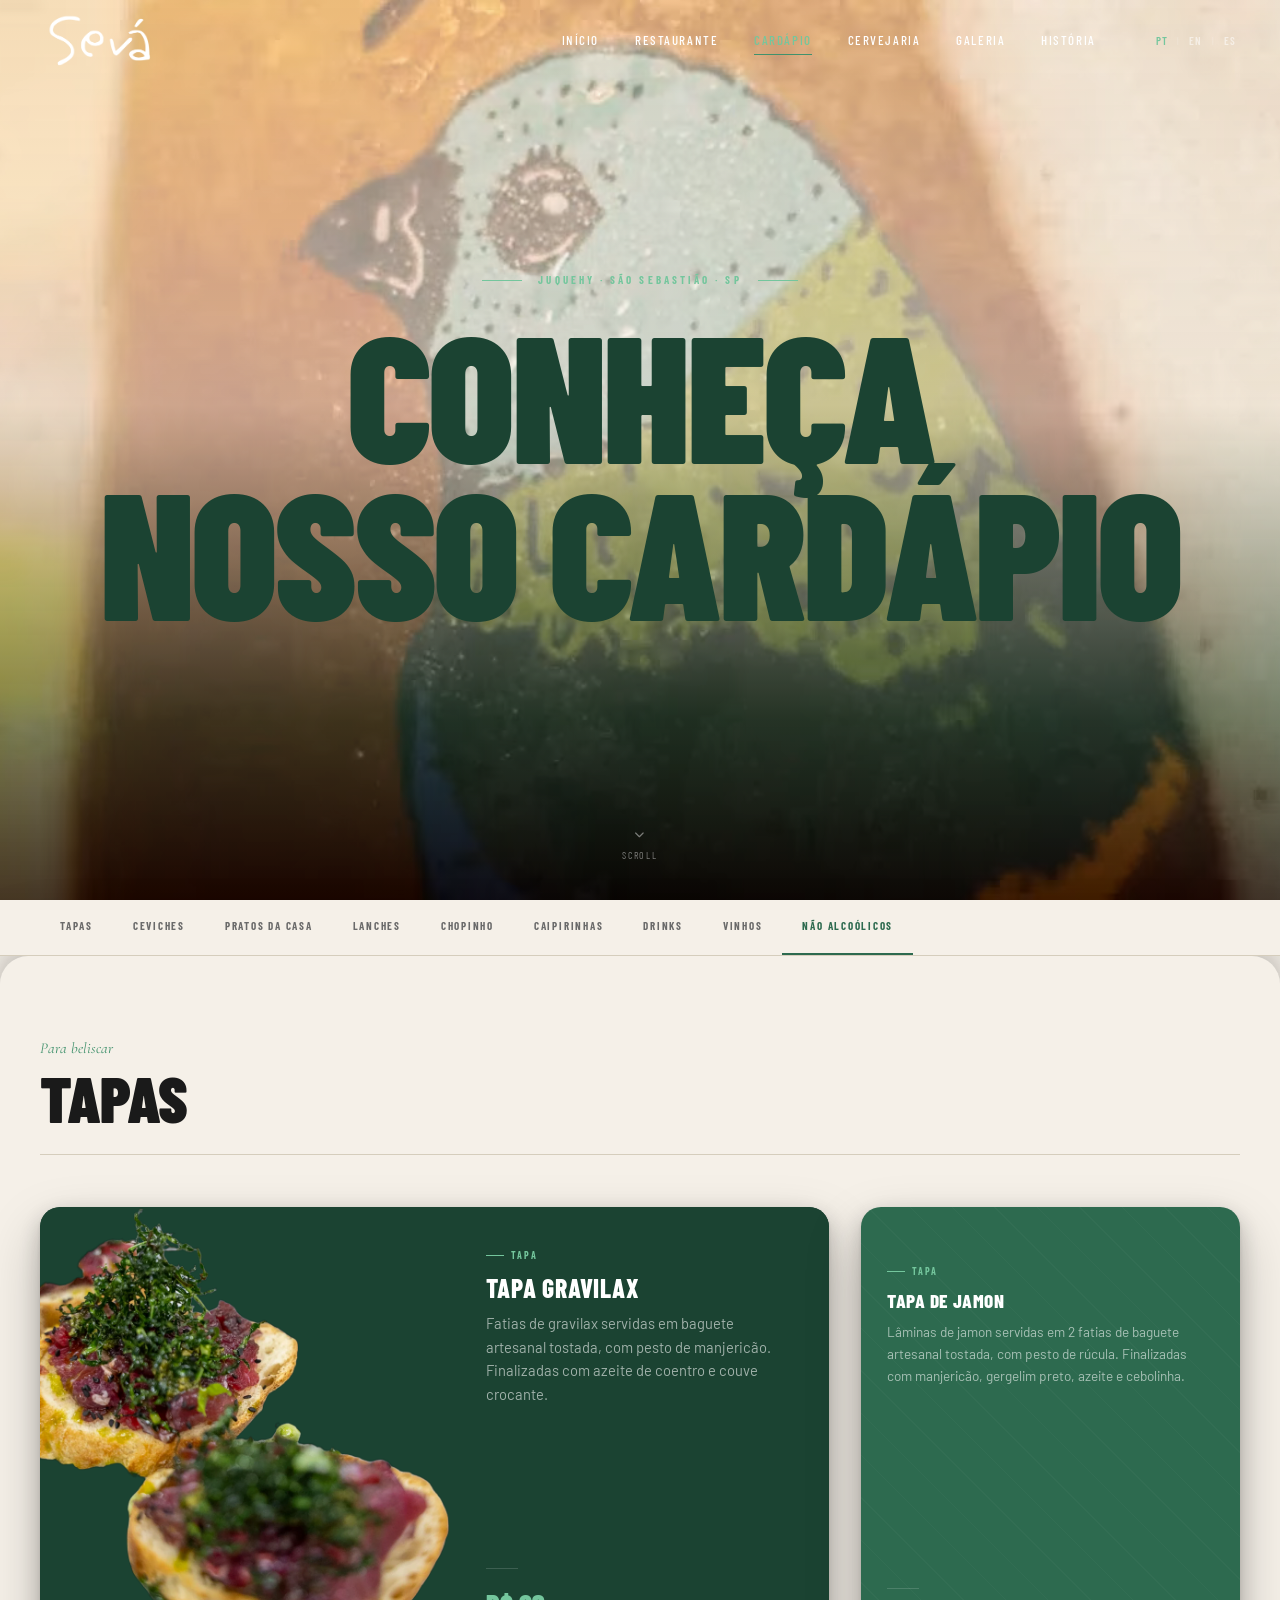
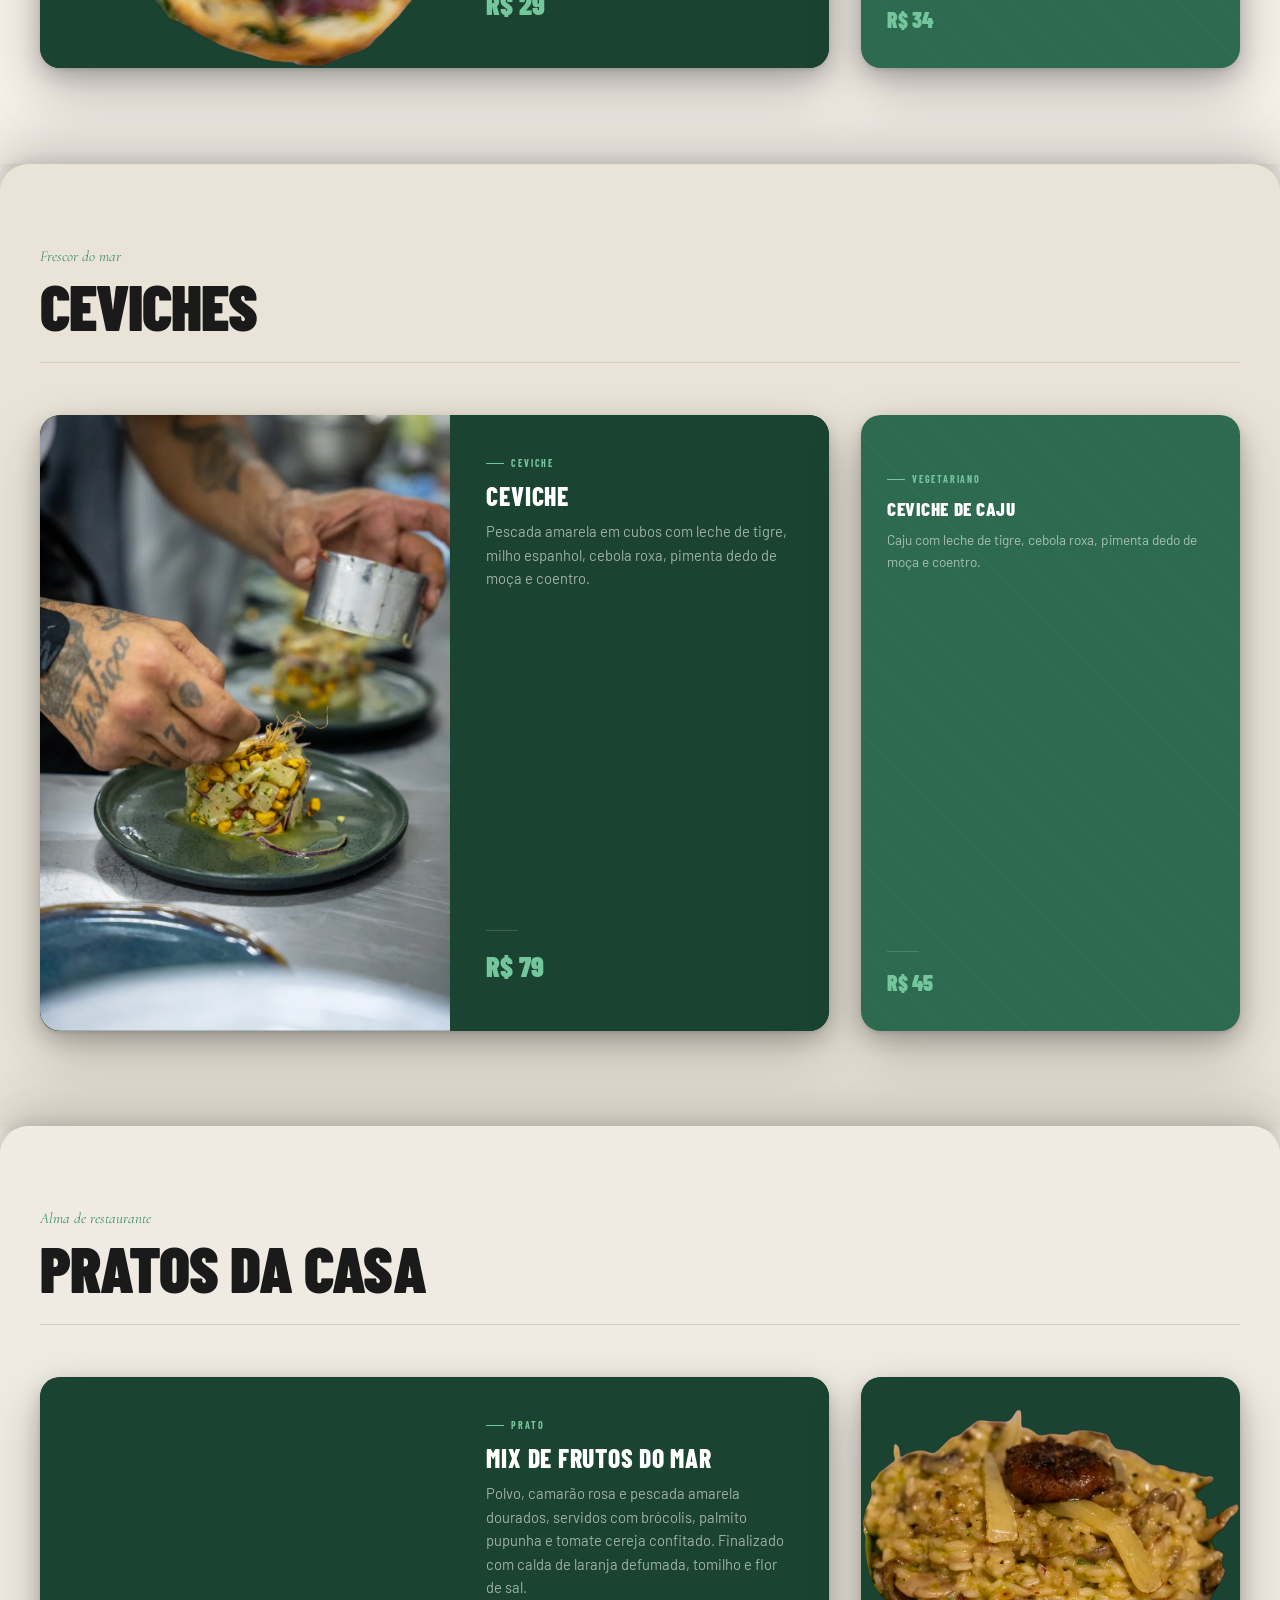
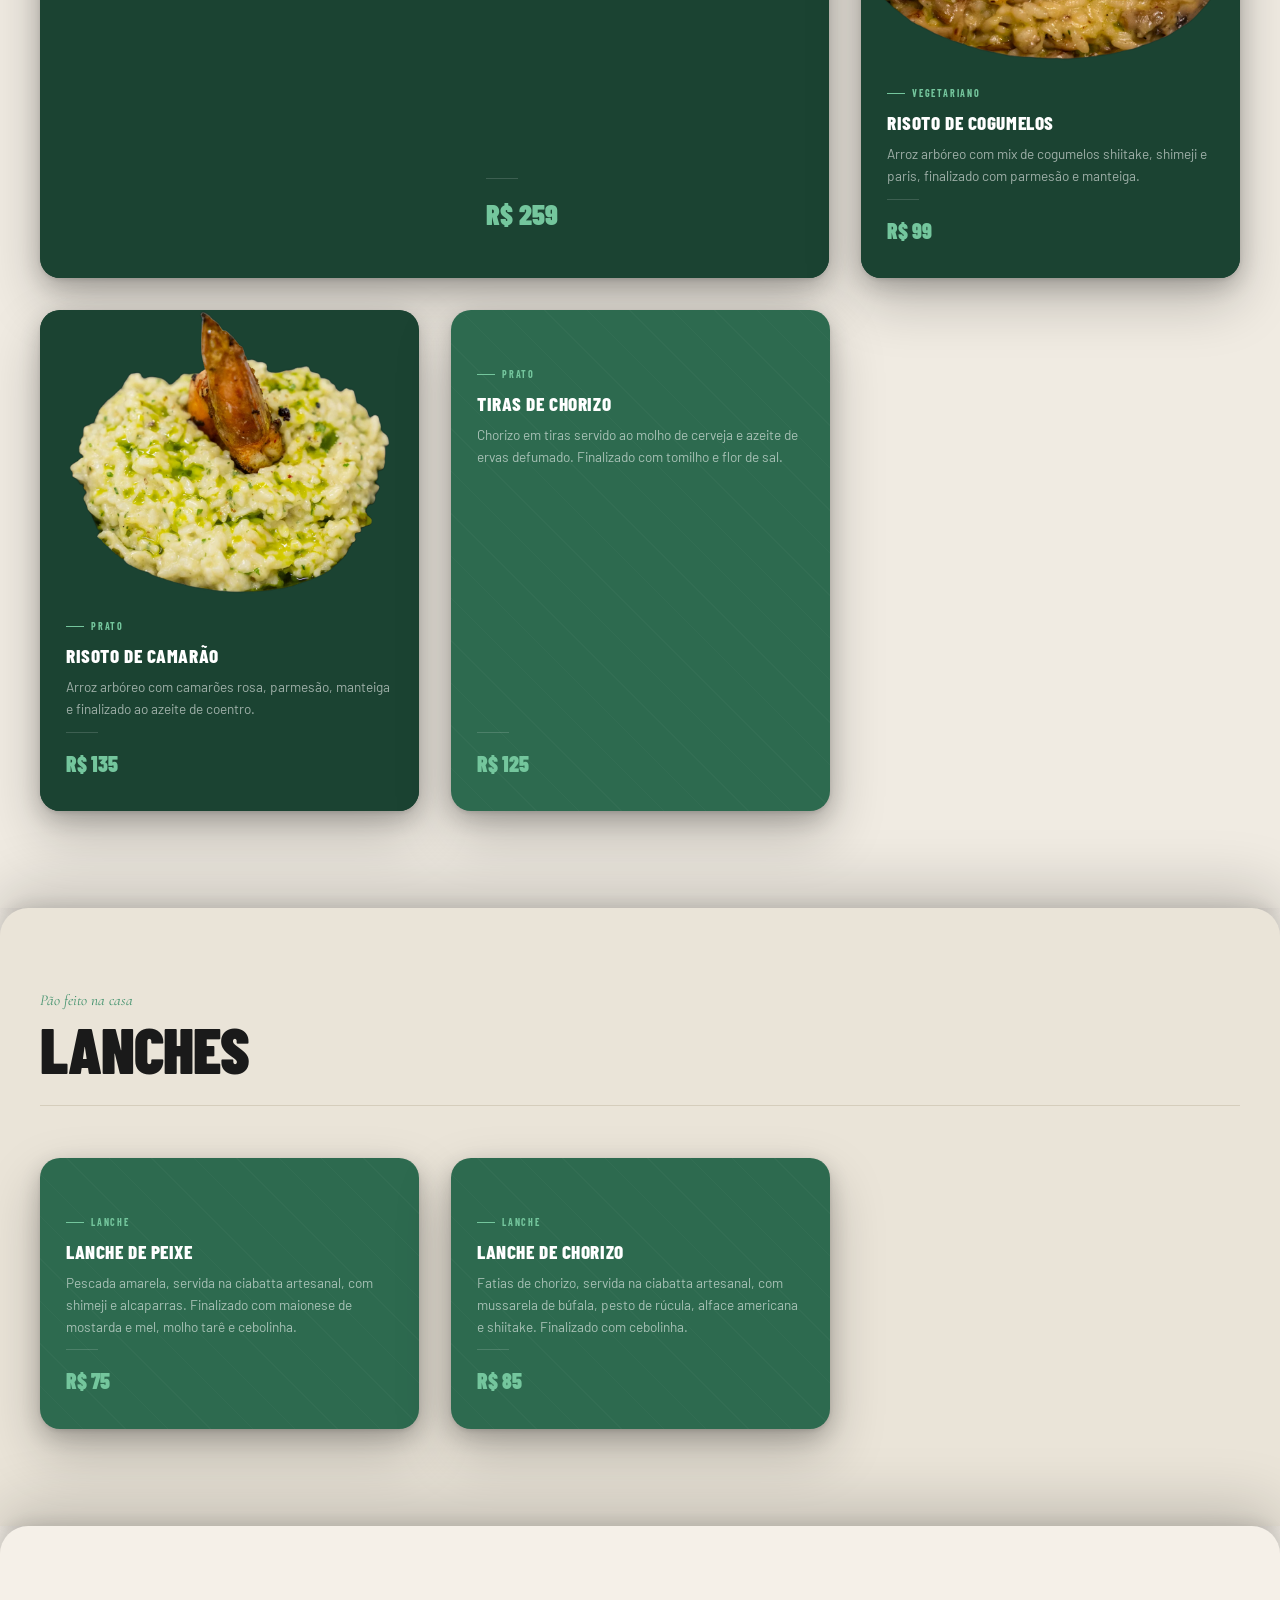
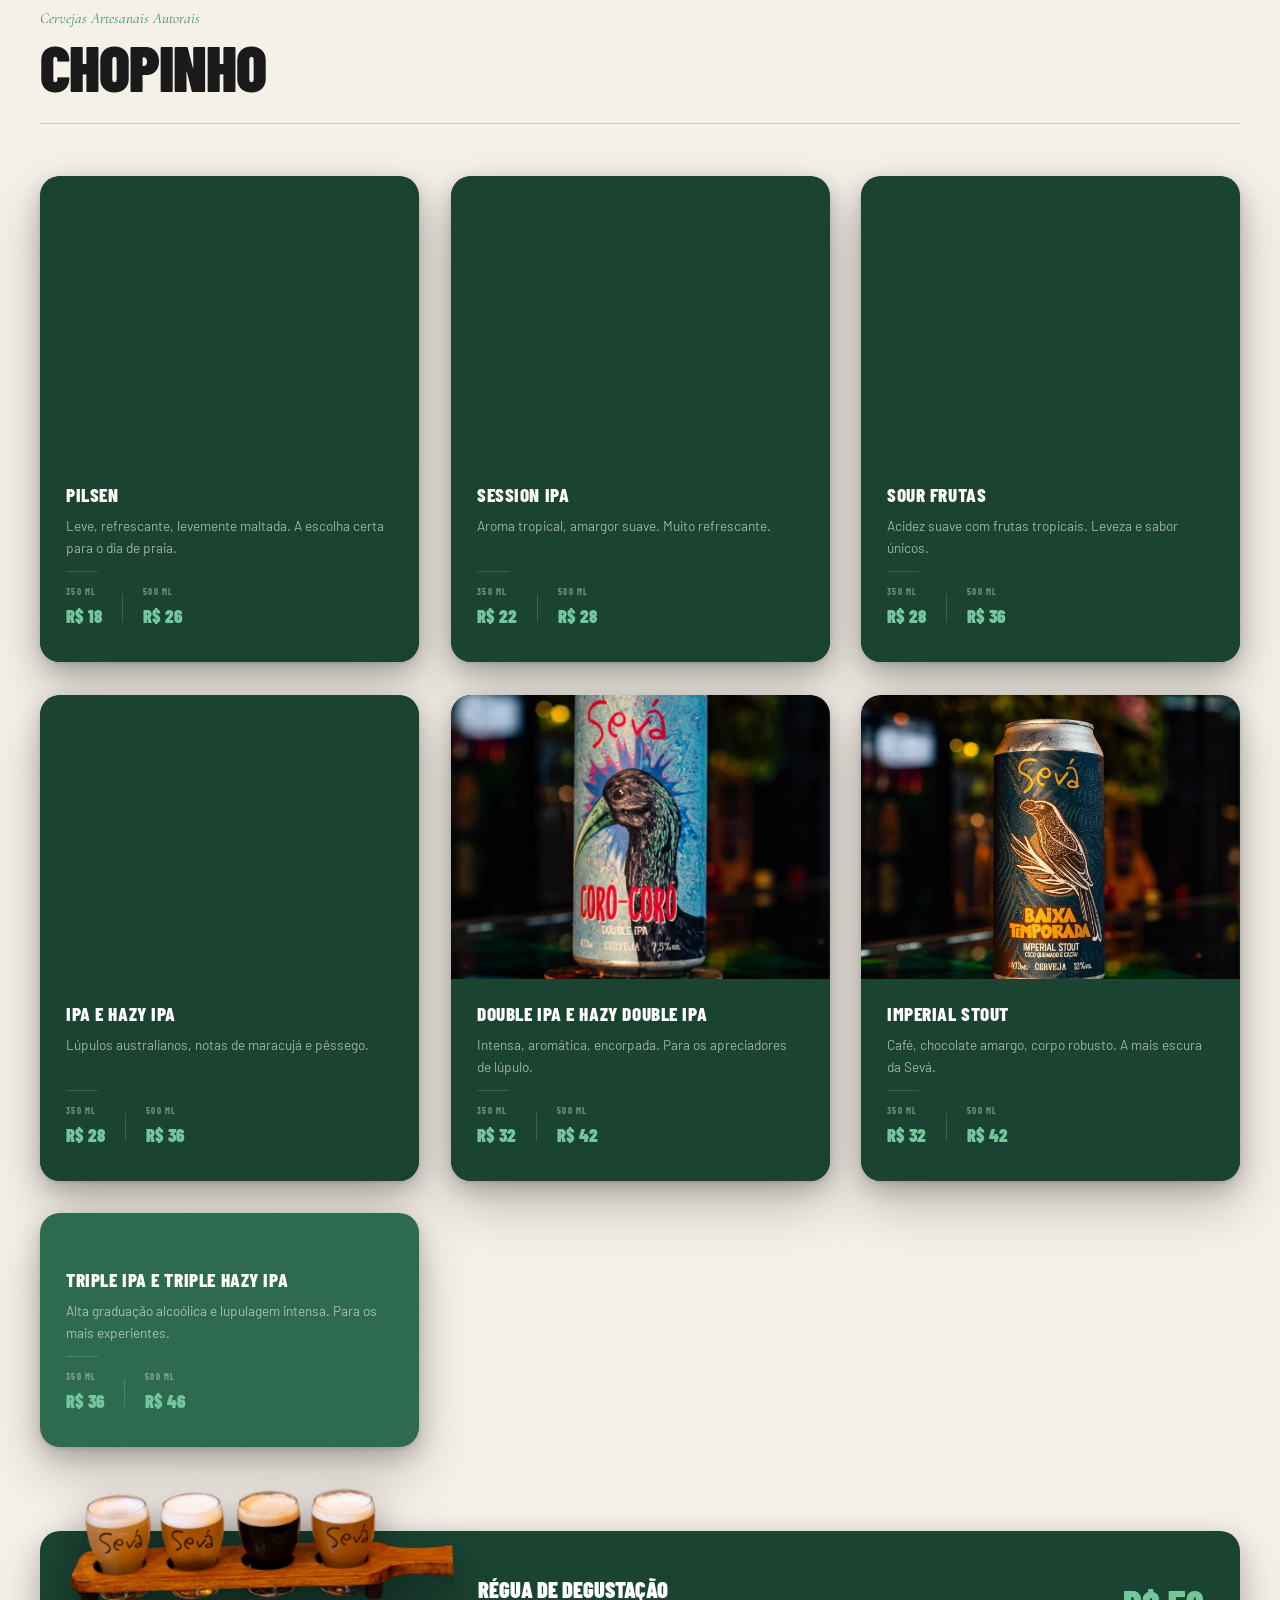
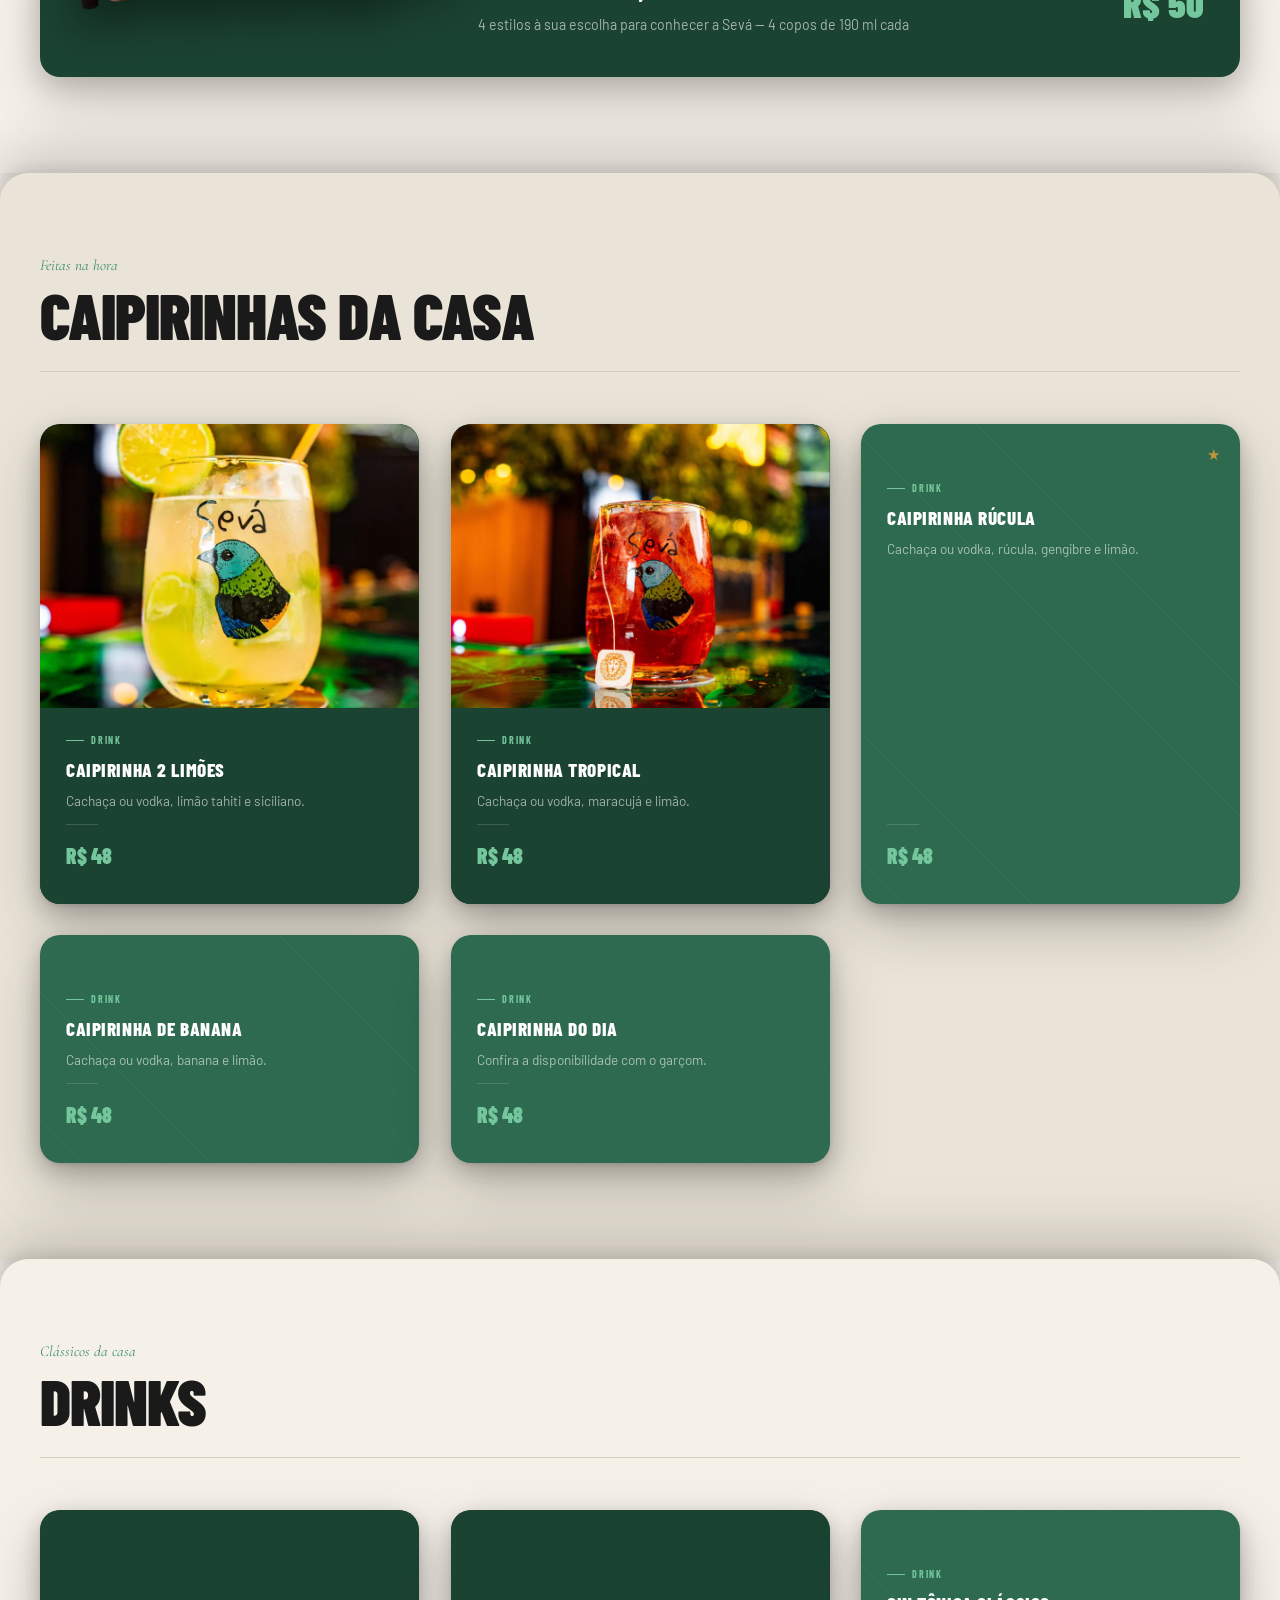
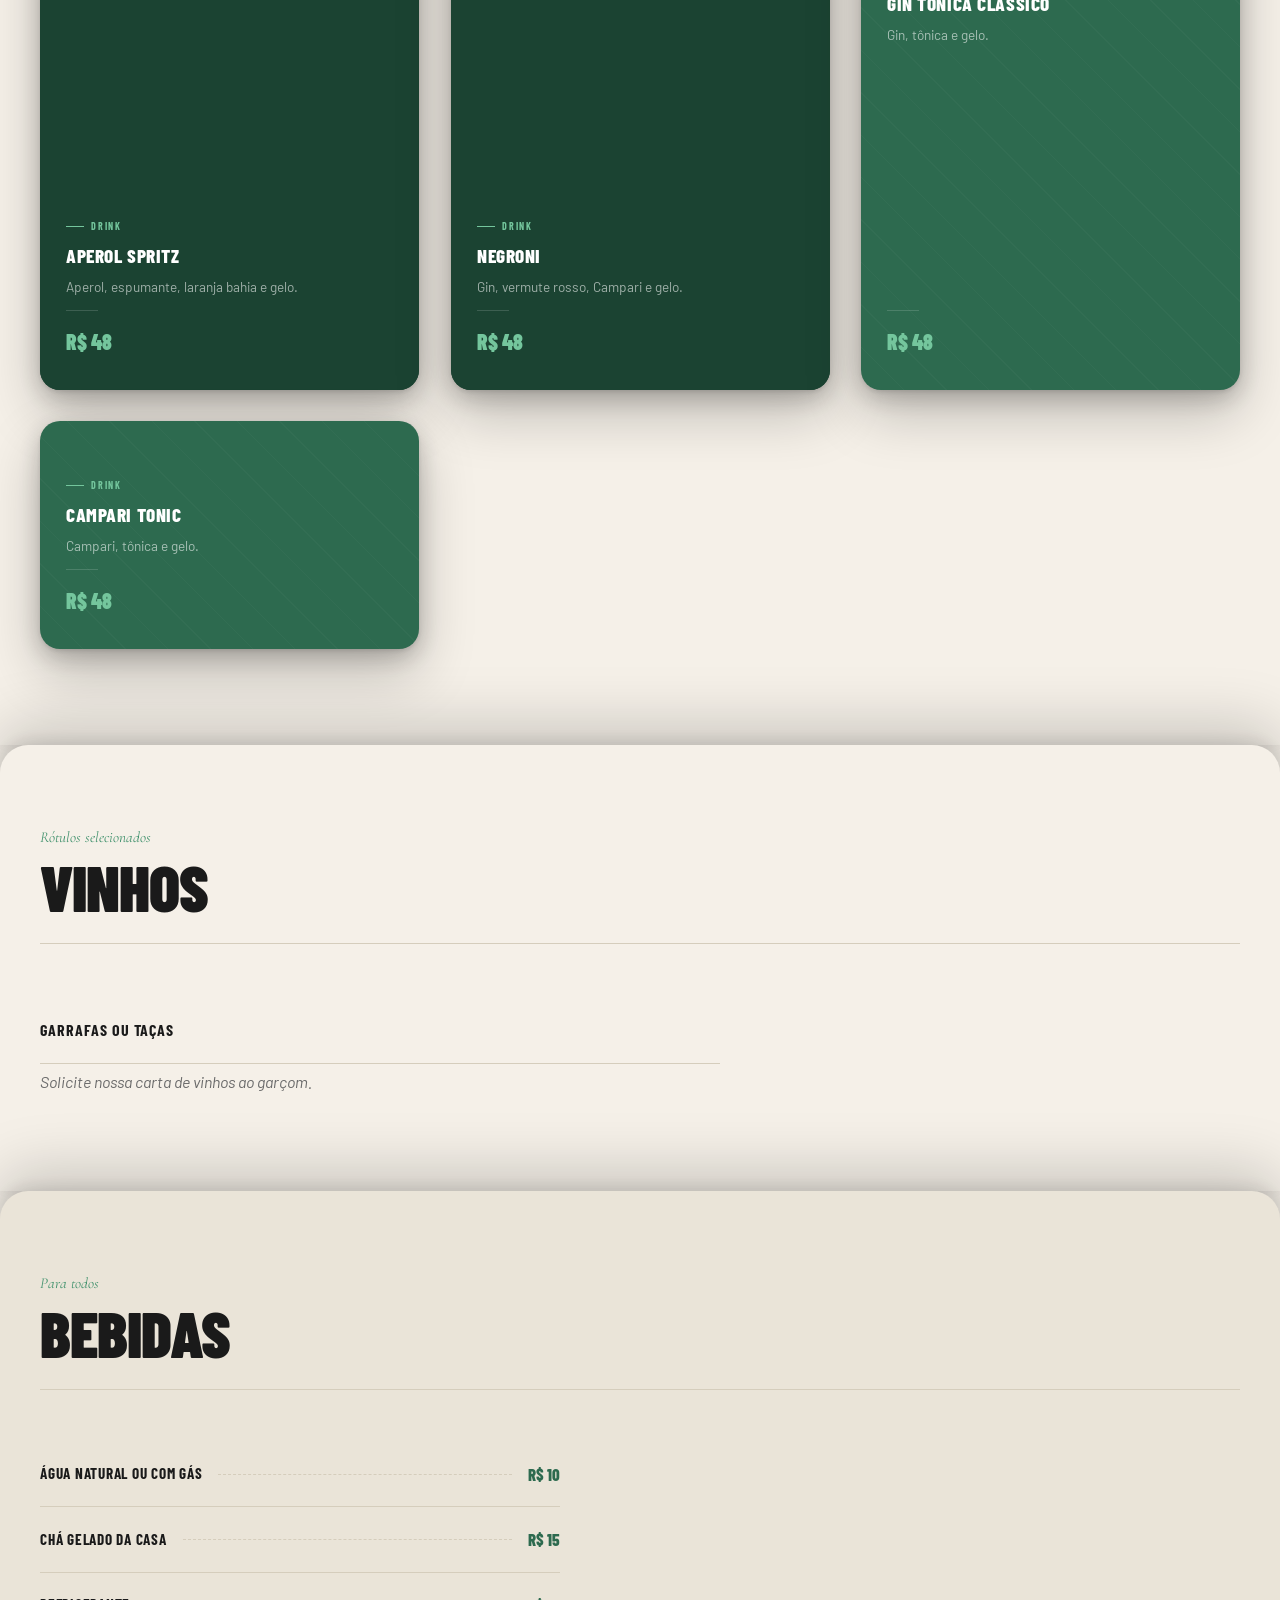
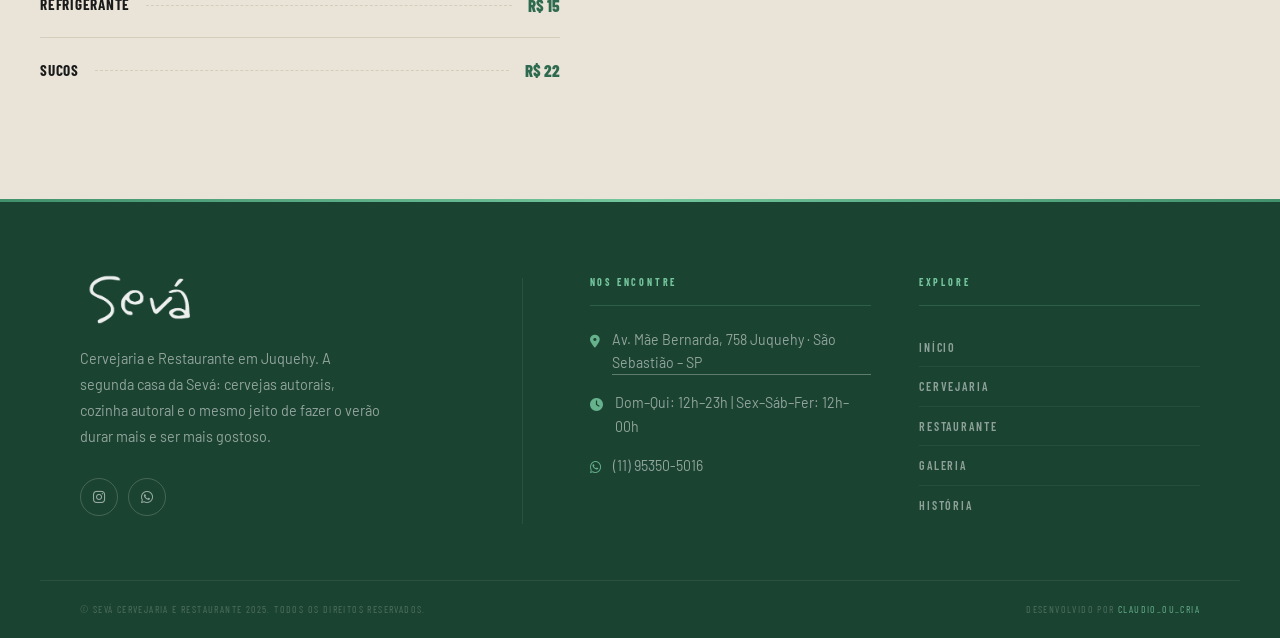
==== cardapio.html @ aa81835b "Site completo da Sevá Juquehy" ====
﻿<!DOCTYPE html>
<html lang="pt-BR">
<head>
  <!-- Google tag (gtag.js) -->
  <link rel="preconnect" href="https://www.googletagmanager.com">
  <script async src="https://www.googletagmanager.com/gtag/js?id=G-PL6VQNLBBJ"></script>
  <script>
    window.dataLayer = window.dataLayer || [];
    function gtag(){dataLayer.push(arguments);}
    gtag('js', new Date());
    gtag('config', 'G-PL6VQNLBBJ');
  </script>
  <meta charset="UTF-8">
  <meta name="viewport" content="width=device-width, initial-scale=1.0">
  <title data-i18n="meta.title.menu">Cardápio — Sevá Cervejaria e Restaurante</title>
  <meta name="description" content="Cardápio da Sevá: cervejas artesanais, entradas, saladas, pratos, lanches, cumbucas, drinks e vinhos. Juquehy, São Sebastião.">
  <link rel="icon" href="images/favicon-32x32.png" type="image/png" sizes="32x32">
  <link rel="canonical" href="https://sevajuquehy.com.br/cardapio.html">
  <link rel="alternate" hreflang="pt-BR" href="https://sevajuquehy.com.br/cardapio.html">
  <link rel="alternate" hreflang="en" href="https://sevajuquehy.com.br/cardapio.html?lang=en">
  <link rel="alternate" hreflang="es" href="https://sevajuquehy.com.br/cardapio.html?lang=es">
  <meta property="og:type" content="website">
  <meta property="og:site_name" content="Sevá Cervejaria e Restaurante">
  <meta property="og:title" content="Cardápio — Sevá Cervejaria e Restaurante">
  <meta property="og:description" content="Cardápio da Sevá: cervejas artesanais, entradas, saladas, pratos, lanches, cumbucas, drinks e vinhos. Juquehy, São Sebastião.">
  <meta property="og:url" content="https://sevajuquehy.com.br/cardapio.html">
  <meta property="og:image" content="https://sevajuquehy.com.br/images/og_home.jpg">
  <meta property="og:locale" content="pt_BR">
  <meta name="twitter:card" content="summary_large_image">
  <meta name="twitter:description" content="Cardápio da Sevá: cervejas artesanais, entradas, saladas, pratos, lanches, cumbucas, drinks e vinhos. Juquehy, São Sebastião.">
  <meta name="twitter:title" content="Cardápio — Sevá Cervejaria e Restaurante">
  <meta name="twitter:image" content="https://sevajuquehy.com.br/images/og_home.jpg">

  <!-- Schema.org JSON-LD (Rich Snippets no Google) -->
  <script type="application/ld+json">
  {
    "@context": "https://schema.org",
    "@type": ["Restaurant", "BarOrPub"],
    "name": "Sevá Cervejaria e Restaurante",
    "description": "Cervejaria artesanal e restaurante na Juquehy, São Sebastião.",
    "url": "https://sevajuquehy.com.br/cardapio.html",
    "logo": "https://sevajuquehy.com.br/images/logo_seva.webp",
    "image": "https://sevajuquehy.com.br/images/og_home.jpg",
    "telephone": "",
    "priceRange": "$$",
    "servesCuisine": ["Brasileira", "Contemporânea", "Mediterrânea"],
    "address": {
      "@type": "PostalAddress",
      "streetAddress": "Av. Mãe Bernarda, 758",
      "postalCode": "11623-304",
      "addressLocality": "Juquehy, São Sebastião",
      "addressRegion": "SP",
      "addressCountry": "BR"
    },
    "geo": {
      "@type": "GeoCoordinates",
      "latitude": "-23.7677335",
      "longitude": "-45.7291879"
    },
    "sameAs": [
      "https://www.instagram.com/sevacerveja/"
    ],
    "hasMenu": "https://sevajuquehy.com.br/cardapio.html"
  }
  </script>

  <link rel="preconnect" href="https://fonts.googleapis.com">
  <link rel="preconnect" href="https://fonts.gstatic.com" crossorigin>
  <link rel="preconnect" href="https://cdnjs.cloudflare.com">
  <link rel="stylesheet" href="https://fonts.googleapis.com/css2?family=Barlow:ital,wght@0,400;0,600;0,700;1,400&family=Barlow+Condensed:ital,wght@0,600;0,700;0,800;0,900;1,700;1,900&family=Cormorant+Garamond:ital,wght@0,300;0,400;0,600;1,300;1,600&display=swap" media="print" onload="this.media='all'">
  <noscript><link rel="stylesheet" href="https://fonts.googleapis.com/css2?family=Barlow:ital,wght@0,400;0,600;0,700;1,400&family=Barlow+Condensed:ital,wght@0,600;0,700;0,800;0,900;1,700;1,900&family=Cormorant+Garamond:ital,wght@0,300;0,400;0,600;1,300;1,600&display=swap"></noscript>
  <!-- CSS crítico inline: variáveis + reset + loader + header -->
  <style>
    :root{--verde:#2D6A4F;--verde-dark:#1B4332;--verde-mid:#40916C;--verde-light:#74C69D;--verde-pale:#D8F3DC;--sand:#F5F0E8;--sand-dark:#EAE4D8;--sand-mid:#D5CDBC;--gold:#C4963A;--gold-light:#E8D49A;--black:#0f0f0f;--dark:#1a1a1a;--dark2:#232323;--gray:#6a6a6a;--gray-bg:#f0ece6;--light:#f7f4ef;--white:#ffffff;--serif:'Cormorant Garamond',Georgia,serif;--sans:'Barlow',sans-serif;--caps:'Barlow Condensed',sans-serif;--nav-h:80px}
    *,*::before,*::after{box-sizing:border-box;margin:0;padding:0}
    html{scroll-behavior:smooth}
    body{font-family:'Barlow',sans-serif;font-size:15px;line-height:1.7;color:#2a2a2a;background:var(--sand);overflow-x:hidden}
    img{max-width:100%;display:block}a{text-decoration:none;color:inherit}ul{list-style:none}button{border:none;cursor:pointer;background:none}
    #loader{position:fixed;inset:0;background:var(--dark);z-index:9999;display:flex;align-items:center;justify-content:center;transition:opacity .6s ease}
    #loader.hidden{opacity:0;pointer-events:none}
    #loader img{width:80px;animation:pulse 1s ease-in-out infinite alternate}
    @keyframes pulse{from{opacity:.4}to{opacity:1}}
    #header{position:fixed;top:0;left:0;width:100%;z-index:100;background:transparent;transition:background .4s ease,box-shadow .4s ease}
    #header.scrolled{background:var(--white);box-shadow:0 2px 20px rgba(0,0,0,.1)}
    .header-inner{display:flex;align-items:center;justify-content:space-between;height:var(--nav-h);max-width:1300px;margin:0 auto;padding:0 40px}
    .logo img{height:52px;transition:filter .3s}
    #header:not(.scrolled) .logo img{filter:brightness(0) invert(1)}
    .hamburger{display:none;flex-direction:column;gap:5px;cursor:pointer;padding:4px;background:none;border:none}
    .hamburger span{display:block;width:26px;height:2px;background:var(--white);transition:all .3s}
    @media(max-width:767px){.hamburger{display:flex}.nav-links{display:none}}
  </style>
  <!-- style.css carregado de forma não-bloqueante -->
  <link rel="preload" as="style" href="css/style.min.css" onload="this.onload=null;this.rel='stylesheet'">
  <noscript><link rel="stylesheet" href="css/style.min.css"></noscript>
  <link rel="stylesheet" href="https://cdnjs.cloudflare.com/ajax/libs/font-awesome/6.5.0/css/all.min.css" media="print" onload="this.media='all'">
  <noscript><link rel="stylesheet" href="https://cdnjs.cloudflare.com/ajax/libs/font-awesome/6.5.0/css/all.min.css"></noscript>

  <style>
    /* ══════════════════════════════════════════════════════
       CARDÁPIO — ONE PAGE PARALLAX STACK
    ══════════════════════════════════════════════════════ */

    /* ── HERO vídeo sticky ─────────────────────────────── */
    .menu-hero {
      position: sticky;
      top: 0;
      z-index: 0;
      height: 100vh;
      min-height: 560px;
      display: flex;
      align-items: center;
      justify-content: center;
      overflow: hidden;
    }
    .menu-hero video {
      position: absolute;
      inset: 0;
      width: 100%; height: 100%;
      object-fit: cover;
      pointer-events: none;
    }
    .menu-hero-overlay {
      position: absolute;
      inset: 0;
      background: linear-gradient(
        to bottom,
        rgba(245,240,232,.50) 0%,
        rgba(245,240,232,.60) 45%,
        rgba(27,67,50,.55) 80%,
        rgba(0,0,0,.70) 100%
      );
    }
    .menu-hero-content {
      position: relative;
      z-index: 2;
      text-align: center;
      padding: 0 40px;
    }
    .menu-hero-eyebrow {
      font-family: var(--caps);
      font-size: 11px;
      font-weight: 700;
      letter-spacing: .28em;
      text-transform: uppercase;
      color: var(--verde-light);
      margin-bottom: 24px;
      display: flex;
      align-items: center;
      justify-content: center;
      gap: 16px;
    }
    .menu-hero-eyebrow::before,
    .menu-hero-eyebrow::after {
      content: '';
      width: 40px; height: 1px;
      background: var(--verde-light);
      display: block;
    }
    .menu-hero-content h1 {
      font-family: var(--caps);
      font-size: clamp(4rem, 14vw, 180px);
      font-weight: 900;
      line-height: .88;
      text-transform: uppercase;
      color: var(--verde-dark);
      letter-spacing: -.02em;
    }
    .hero-scroll-cue {
      position: absolute;
      bottom: 36px; left: 50%;
      transform: translateX(-50%);
      z-index: 3;
      display: flex;
      flex-direction: column;
      align-items: center;
      gap: 8px;
      color: rgba(255,255,255,.45);
      font-family: var(--caps);
      font-size: 10px;
      letter-spacing: .18em;
      text-transform: uppercase;
      animation: bounceY 2s ease-in-out infinite;
    }
    @keyframes bounceY {
      0%,100% { transform: translateX(-50%) translateY(0); }
      50%      { transform: translateX(-50%) translateY(7px); }
    }

    /* ══════════════════════════════════════════════════════
       CARDAPIO-PAGE — conteúdo sobre o hero
    ══════════════════════════════════════════════════════ */
    .cardapio-page {
      position: relative;
      z-index: 1;
    }

    /* ── STICKY NAV ─────────────────────────────────────── */
    .cardapio-nav-wrap {
      position: sticky;
      top: 80px;
      z-index: 200;
      background: var(--sand);
      border-bottom: 1px solid var(--sand-mid);
    }
    .cardapio-nav {
      display: flex;
      overflow-x: auto;
      scrollbar-width: none;
      max-width: 1340px;
      margin: 0 auto;
      padding: 0 40px;
    }
    .cardapio-nav::-webkit-scrollbar { display: none; }
    .cardapio-nav a {
      font-family: var(--caps);
      font-size: 11px;
      font-weight: 700;
      letter-spacing: .16em;
      text-transform: uppercase;
      color: var(--gray);
      padding: 17px 20px;
      white-space: nowrap;
      border-bottom: 2px solid transparent;
      text-decoration: none;
      transition: color .22s, border-color .22s;
      display: block;
    }
    .cardapio-nav a:hover { color: var(--verde); }
    .cardapio-nav a.active { color: var(--verde); border-bottom-color: var(--verde); }

    /* ══════════════════════════════════════════════════════
       PARALLAX STACK — cada seção empilha sobre a anterior
    ══════════════════════════════════════════════════════ */
    .sections-stack {
      /* permite que seções se sobreponham */
    }

    .cardapio-section {
      position: sticky;
      top: 132px; /* fallback — substituído por JS */
      background: var(--sand);
      /* borda arredondada no topo cria visual de "card subindo" */
      border-radius: 28px 28px 0 0;
      /* sombra para cima — profundidade de empilhamento */
      box-shadow: 0 -20px 60px rgba(0,0,0,.18), 0 -4px 16px rgba(0,0,0,.10);
      padding: 80px 0 96px;
      /* scroll-margin para anchor links */
      scroll-margin-top: 132px;
      /* z-index crescente via style inline: próxima seção cobre a atual */
    }

    /* interior max-width */
    .section-inner {
      max-width: 1340px;
      margin: 0 auto;
      padding: 0 40px;
    }

    /* ── SECTION HEADER ─────────────────────────────────── */
    .cat-header {
      display: flex;
      align-items: flex-end;
      justify-content: space-between;
      margin-bottom: 52px;
      padding-bottom: 24px;
      border-bottom: 1px solid var(--sand-mid);
    }
    .cat-script {
      font-family: var(--serif);
      font-size: .95rem;
      font-style: italic;
      color: var(--verde-mid);
      display: block;
      margin-bottom: 4px;
    }
    .cat-title {
      font-family: var(--caps);
      font-size: clamp(2.6rem, 5vw, 4rem);
      font-weight: 900;
      text-transform: uppercase;
      line-height: 1;
      color: var(--dark);
      letter-spacing: -.015em;
    }
    .cat-note { font-family: var(--sans); font-size: .85rem; color: var(--gray); font-style: italic; margin-top: 8px; }
    .cat-count {
      font-family: var(--caps);
      font-size: 4rem;
      font-weight: 900;
      color: var(--sand-dark);
      line-height: 1;
      letter-spacing: -.04em;
      user-select: none;
    }

    /* ══════════════════════════════════════════════════════
       CARD SYSTEM
    ══════════════════════════════════════════════════════ */
    .cards-grid {
      display: grid;
      grid-template-columns: repeat(auto-fill, minmax(310px, 1fr));
      gap: 32px;
    }

    /* card base */
    .menu-card {
      background: var(--verde-dark);
      border-radius: 20px;
      position: relative;
      display: flex;
      flex-direction: column;
      box-shadow:
        0 2px 4px  rgba(0,0,0,.10),
        0 8px 24px rgba(0,0,0,.20),
        0 24px 56px rgba(0,0,0,.22);
      overflow: visible;
      transition:
        transform .40s cubic-bezier(.22,.61,.36,1),
        box-shadow .40s cubic-bezier(.22,.61,.36,1);
      will-change: transform;
    }
    .menu-card:hover {
      transform: translateY(-10px);
      box-shadow:
        0 4px 8px   rgba(0,0,0,.12),
        0 16px 40px rgba(0,0,0,.28),
        0 44px 88px rgba(0,0,0,.30);
    }

    /* área imagem — clip-path permite escape no hover */
    .menu-card-img {
      width: 100%;
      aspect-ratio: 4 / 3;
      border-radius: 20px 20px 0 0;
      flex-shrink: 0;
      position: relative;
      clip-path: inset(0% round 20px 20px 0 0);
      transition: clip-path .45s cubic-bezier(.22,.61,.36,1);
      overflow: hidden;
    }
    .menu-card:hover .menu-card-img {
      clip-path: inset(-18px -18px 0 -18px round 24px 24px 0 0);
    }
    .menu-card-img img {
      width: 100%; height: 100%;
      object-fit: contain;
      object-position: center bottom;
      display: block;
      background: var(--verde-dark);
      transition: transform .55s cubic-bezier(.22,.61,.36,1);
    }
    .menu-card:hover .menu-card-img img { transform: scale(1.10); }

    /* card para drinks/cervejas: cover em vez de contain */
    .menu-card-img.img-cover img {
      object-fit: cover;
      object-position: center center;
    }

    @media (min-width: 901px) {
      /* entradas: 3 colunas iguais, sem espaço vazio */
      #entradas .cards-grid { grid-template-columns: repeat(3, 1fr); }
      #entradas .menu-card.card-featured { grid-column: span 1; flex-direction: column; }
      #entradas .menu-card.card-featured .menu-card-img { width: 100%; aspect-ratio: 4/3; border-radius: 20px 20px 0 0; clip-path: inset(0% round 20px 20px 0 0); }
      #entradas .menu-card.card-featured:hover .menu-card-img { clip-path: inset(-18px -18px 0 -18px round 24px 24px 0 0); }
      #entradas .menu-card.card-featured .menu-card-body { padding: 28px; border-radius: 0 0 20px 20px; }
    }

    /* card DESTAQUE — horizontal */
    .menu-card.card-featured {
      grid-column: span 2;
      flex-direction: row;
    }
    .menu-card.card-featured .menu-card-img {
      width: 52%;
      aspect-ratio: unset;
      border-radius: 20px 0 0 20px;
      clip-path: inset(0% round 20px 0 0 20px);
    }
    .menu-card.card-featured:hover .menu-card-img {
      clip-path: inset(-18px 0 -18px -18px round 24px 0 0 24px);
    }
    .menu-card.card-featured .menu-card-body {
      padding: 40px 36px;
      justify-content: center;
      border-radius: 0 20px 20px 0;
    }

    /* corpo do card */
    .menu-card-body {
      padding: 24px 26px 30px;
      display: flex;
      flex-direction: column;
      gap: 10px;
      flex: 1;
      position: relative;
      border-radius: 0 0 20px 20px;
      background: var(--verde-dark);
    }

    .card-star { position: absolute; top: 18px; right: 20px; font-size: .95rem; color: var(--gold); }
    .card-tag {
      display: inline-flex; align-items: center; gap: 7px;
      font-family: var(--caps); font-size: 10px; font-weight: 700;
      letter-spacing: .18em; text-transform: uppercase; color: var(--verde-light);
    }
    .card-tag::before { content: ''; display: block; width: 18px; height: 1px; background: var(--verde-light); }
    .card-name {
      font-family: var(--caps); font-size: 1.2rem; font-weight: 800;
      text-transform: uppercase; letter-spacing: .03em; color: #fff; line-height: 1.1;
    }
    .menu-card.card-featured .card-name { font-size: 1.6rem; }
    .card-desc { font-family: var(--sans); font-size: .85rem; line-height: 1.6; color: rgba(255,255,255,.58); flex: 1; }
    .menu-card.card-featured .card-desc { font-size: .92rem; }
    .card-sep { width: 32px; height: 1px; background: rgba(255,255,255,.15); margin: 2px 0; }
    .card-price { font-family: var(--caps); font-size: 1.35rem; font-weight: 900; color: var(--verde-light); }
    .menu-card.card-featured .card-price { font-size: 1.75rem; }

    /* preço duplo para cervejas: 350ml / 500ml */
    .card-price-row {
      display: flex;
      gap: 20px;
      align-items: baseline;
    }
    .card-price-unit {
      display: flex;
      flex-direction: column;
      gap: 2px;
    }
    .card-price-label {
      font-family: var(--caps);
      font-size: 9px;
      font-weight: 700;
      letter-spacing: .14em;
      color: rgba(255,255,255,.4);
      text-transform: uppercase;
    }
    .card-price-val {
      font-family: var(--caps);
      font-size: 1.15rem;
      font-weight: 900;
      color: var(--verde-light);
    }
    .card-price-div {
      width: 1px;
      height: 28px;
      background: rgba(255,255,255,.15);
      align-self: center;
    }

    /* card sem foto */
    .menu-card.card-noimg { background: var(--verde); min-height: 220px; }
    .menu-card.card-noimg::before {
      content: ''; position: absolute; inset: 0; border-radius: 20px;
      background-image: repeating-linear-gradient(
        45deg, rgba(255,255,255,.025) 0px, rgba(255,255,255,.025) 1px,
        transparent 1px, transparent 30px
      );
      pointer-events: none;
    }
    .menu-card.card-noimg .menu-card-body {
      border-radius: 20px; background: transparent; justify-content: flex-end; padding-top: 56px;
    }

    /* ══════════════════════════════════════════════════════
       DRINKS — cards verdes (mesmo sistema de food)
    ══════════════════════════════════════════════════════ */
    /* drinks usam o mesmo .menu-card, .menu-card-img, .menu-card-body */

    /* ══════════════════════════════════════════════════════
       CHOPINHO — tabela + régua
    ══════════════════════════════════════════════════════ */
    .chop-table-wrap {
      margin-top: 52px;
      border-radius: 16px;
      overflow: hidden;
    }
    .chop-table { width: 100%; border-collapse: collapse; }
    .chop-table thead tr { background: var(--verde-dark); }
    .chop-table thead th {
      font-family: var(--caps); font-size: .75rem; font-weight: 700;
      letter-spacing: .2em; text-transform: uppercase; color: #fff;
      padding: 16px 24px; text-align: left;
    }
    .chop-table thead th:not(:first-child) { text-align: center; }
    .chop-table tbody tr { border-bottom: 1px solid var(--sand-mid); background: var(--sand); transition: background .18s; }
    .chop-table tbody tr:last-child { border-bottom: none; }
    .chop-table tbody tr:hover { background: rgba(45,106,79,.07); }
    .chop-table tbody td { padding: 16px 24px; font-size: .95rem; color: var(--dark); font-weight: 600; }
    .chop-table tbody td:not(:first-child) { text-align: center; font-family: var(--caps); font-size: 1.05rem; font-weight: 800; color: var(--verde); }

    .regua-card {
      margin-top: 28px;
      background: var(--verde-dark);
      border-radius: 20px;
      padding: 32px 36px;
      display: flex;
      align-items: center;
      justify-content: space-between;
      gap: 24px;
      box-shadow: 0 8px 28px rgba(0,0,0,.18), 0 24px 56px rgba(0,0,0,.16);
    }
    .regua-card h3 { font-family: var(--caps); font-size: 1.4rem; font-weight: 900; text-transform: uppercase; color: #fff; }
    .regua-card p { font-size: .88rem; color: rgba(255,255,255,.6); margin-top: 5px; }
    .regua-price { font-family: var(--caps); font-size: 2.4rem; font-weight: 900; color: var(--verde-light); white-space: nowrap; }

    /* régua: foto recortada saindo do card */
    .regua-card { margin-top: 84px; overflow: visible; }
    .regua-img { flex: 0 0 clamp(240px, 34%, 440px); margin: -76px 0 -40px -6px; position: relative; z-index: 2; }
    .regua-img img { width: 100%; height: auto; filter: drop-shadow(0 22px 22px rgba(0,0,0,.45)); transform: rotate(-3deg); transition: transform .5s cubic-bezier(.22,.61,.36,1); }
    .regua-card:hover .regua-img img { transform: rotate(0deg) scale(1.05); }
    .regua-info { flex: 1; }
    @media (max-width: 768px) {
      .regua-card { margin-top: 90px; }
      .regua-img { flex: none; width: min(82%, 340px); margin: -76px auto 0; }
    }

    /* ══════════════════════════════════════════════════════
       VINHOS / NÃO ALCOÓLICOS
    ══════════════════════════════════════════════════════ */
    .wine-list { display: grid; gap: 0; max-width: 680px; }
    .wine-entry { display: flex; align-items: center; padding: 20px 0; border-bottom: 1px solid var(--sand-mid); gap: 16px; }
    .wine-entry:last-child { border-bottom: none; }
    .wine-name { font-family: var(--caps); font-size: 1rem; font-weight: 700; text-transform: uppercase; letter-spacing: .06em; color: var(--dark); }
    .wine-dot { flex: 1; border-top: 1px dashed var(--sand-mid); }
    .wine-price { font-family: var(--caps); font-size: 1.15rem; font-weight: 800; color: var(--verde); white-space: nowrap; }

    .simple-list { display: grid; gap: 0; max-width: 520px; }
    .simple-entry { display: flex; align-items: center; padding: 18px 0; border-bottom: 1px solid var(--sand-mid); gap: 16px; }
    .simple-entry:last-child { border-bottom: none; }
    .simple-name { font-family: var(--caps); font-size: .95rem; font-weight: 700; text-transform: uppercase; letter-spacing: .05em; color: var(--dark); }
    .simple-dot { flex: 1; border-top: 1px dashed var(--sand-mid); }
    .simple-price { font-family: var(--caps); font-size: 1.05rem; font-weight: 800; color: var(--verde); white-space: nowrap; }

    /* ── RESPONSIVE ─────────────────────────────────────── */
    @media (max-width: 900px) {
      .menu-card.card-featured { grid-column: span 1; flex-direction: column; }
      .menu-card.card-featured .menu-card-img { width: 100%; aspect-ratio: 4/3; border-radius: 20px 20px 0 0; clip-path: inset(0% round 20px 20px 0 0); }
      .menu-card.card-featured:hover .menu-card-img { clip-path: inset(-18px -18px 0 -18px round 24px 24px 0 0); }
      .menu-card.card-featured .menu-card-body { border-radius: 0 0 20px 20px; }
    }
    @media (max-width: 768px) {
      /* hero */
      .menu-hero-content h1 { font-size: clamp(2.8rem, 13vw, 4rem); }

      /* sticky nav mobile */
      .cardapio-nav-wrap { top: 60px; }
      .cardapio-nav { padding: 0 16px; }
      .cardapio-nav a { padding: 14px 14px; font-size: 10px; }

      /* Em mobile: desativa o parallax sticky — seções fluem normalmente
         evita sobreposição de páginas e problemas de z-index no scroll */
      .cardapio-section {
        position: relative !important;
        top: auto !important;
        padding: 48px 0 56px;
        border-radius: 0;
        border-top: 1px solid rgba(0,0,0,.07);
        box-shadow: none;
        will-change: auto;
        scroll-margin-top: 108px;
      }

      .section-inner { padding: 0 16px; }
      .cards-grid { grid-template-columns: 1fr; gap: 16px; }

      /* Remove hover/clip-path em touch para evitar glitch */
      .menu-card { overflow: hidden; transition: none; }
      .menu-card-img { clip-path: none !important; transition: none; }
      .menu-card-img img { transition: none; }

      /* header do card mais compacto */
      .cat-header { margin-bottom: 32px; padding-bottom: 16px; }
      .cat-title { font-size: clamp(2rem, 8vw, 2.6rem); }
      .cat-count { display: none; }

      /* régua e tabela */
      .regua-card { flex-direction: column; text-align: center; padding: 24px 20px; }
      .regua-price { font-size: 2rem; }
      .chop-table thead th,
      .chop-table tbody td { padding: 12px 14px; }

      /* wine/simple list full width */
      .wine-list,
      .simple-list { max-width: 100%; }
    }

    /* Touch: alvo mínimo 44px para links da nav */
    @media (hover: none) {
      .cardapio-nav a { min-height: 44px; display: flex; align-items: center; }
    }
  </style>
  <meta name="theme-color" content="#2D6A4F">
</head>
<body>

  <a class="skip-link" href="#cardapio-hero">Ir para o conteúdo principal</a>

  <div id="loader"><img src="images/logo_seva.webp" alt="Sevá" width="120" height="54"></div>

  <header id="header">
    <div class="header-inner">
      <a href="index.html" class="logo"><img src="images/logo_seva.webp" alt="Sevá" width="120" height="54"></a>
      <nav class="nav-links">
        <a href="index.html" data-i18n="nav.home">Início</a>
        <a href="restaurante.html" data-i18n="nav.restaurant">Restaurante</a>
        <a href="cardapio.html" class="active" data-i18n="nav.menu">Cardápio</a>
        <a href="cervejaria.html" data-i18n="nav.brewery">Cervejaria</a>
        <a href="galeria.html" data-i18n="nav.gallery">Galeria</a>
        <a href="historia.html" data-i18n="nav.story">História</a>
        <div class="lang-switcher">
          <button class="lang-btn active" data-lang="pt">PT</button>
          <span class="lang-sep">|</span>
          <button class="lang-btn" data-lang="en">EN</button>
          <span class="lang-sep">|</span>
          <button class="lang-btn" data-lang="es">ES</button>
        </div>
      </nav>
      <button class="hamburger" id="hamburger" aria-label="Menu" aria-expanded="false"><span></span><span></span><span></span></button>
    </div>
  </header>

  <nav class="mobile-nav" id="mobileNav">
    <a href="index.html" data-i18n="nav.home">Início</a>
    <a href="restaurante.html" data-i18n="nav.restaurant">Restaurante</a>
    <a href="cardapio.html" data-i18n="nav.menu">Cardápio</a>
    <a href="cervejaria.html" data-i18n="nav.brewery">Cervejaria</a>
    <a href="galeria.html" data-i18n="nav.gallery">Galeria</a>
    <a href="historia.html" data-i18n="nav.story">História</a>
    <div class="mobile-lang">
      <button class="lang-btn active" data-lang="pt">PT</button>
      <button class="lang-btn" data-lang="en">EN</button>
      <button class="lang-btn" data-lang="es">ES</button>
    </div>
  </nav>

  <!-- ══ HERO — vídeo sticky ══════════════════════════════ -->
  <section class="menu-hero" id="cardapio-hero">
    <video class="menu-hero-video" autoplay muted loop playsinline preload="none">
      <source data-src="images/banner_cardapio.webm" type="video/webm">
      <source data-src="images/banner_cardapio.mp4" type="video/mp4">
    </video>
    <div class="menu-hero-overlay"></div>
    <div class="menu-hero-content">
      <div class="menu-hero-eyebrow">Juquehy · São Sebastião · SP</div>
      <h1><span data-i18n="cardapio.hero.line1">Conheça</span><br><span data-i18n="cardapio.hero.line2">nosso cardápio</span></h1>
    </div>
    <div class="hero-scroll-cue">
      <i class="fa fa-chevron-down"></i>
      <span>Scroll</span>
    </div>
  </section>

  <!-- ══ CONTEÚDO — sobre o hero ══════════════════════════ -->
  <div class="cardapio-page">

    <!-- sticky nav -->
    <div class="cardapio-nav-wrap">
      <nav class="cardapio-nav" id="cardapioNav">
        <a href="#tapas"  class="active" data-i18n="jq.nav.tapas">Tapas</a>
        <a href="#ceviches" data-i18n="jq.nav.ceviches">Ceviches</a>
        <a href="#pratos" data-i18n="cardapio.nav.pratos">Pratos da Casa</a>
        <a href="#lanches" data-i18n="cardapio.nav.lanches">Lanches</a>
        <a href="#chopinho" data-i18n="cardapio.nav.chopinho">Chopinho</a>
        <a href="#caipirinhas" data-i18n="jq.nav.caip">Caipirinhas</a>
        <a href="#drinks" data-i18n="cardapio.nav.drinks">Drinks</a>
        <a href="#vinhos" data-i18n="cardapio.nav.vinhos">Vinhos</a>
        <a href="#naolc" data-i18n="cardapio.nav.naolc">Bebidas</a>
      </nav>
    </div>

    <!-- ════ SEÇÕES EMPILHADAS ══════════════════════════════
         z-index crescente: cada seção pinta sobre a anterior
    ═══════════════════════════════════════════════════════ -->
    <div class="sections-stack">

      <!-- ── TAPAS  z:10 ── -->
      <section id="tapas" class="cardapio-section" style="z-index:10; background:#F5F0E8;">
        <div class="section-inner">
          <div class="cat-header">
            <div><span class="cat-script" data-i18n="jq.tapas.script">Para beliscar</span><h2 class="cat-title" data-i18n="jq.tapas.title">Tapas</h2></div>
          </div>
          <div class="cards-grid">
            <div class="menu-card card-featured">
              <div class="menu-card-img">
                <img src="images/menu/tapa_gravilax.webp" alt="Tapa Gravilax" loading="eager" decoding="async" width="890" height="1000">
              </div>
              <div class="menu-card-body">
                <span class="card-tag" data-i18n="jq.gravilax.tag">Tapa</span>
                <div class="card-name" data-i18n="jq.gravilax.name">Tapa Gravilax</div>
                <div class="card-desc" data-i18n="jq.gravilax.desc">Fatias de gravilax servidas em baguete artesanal tostada, com pesto de manjericão. Finalizadas com azeite de coentro e couve crocante.</div>
                <div class="card-sep"></div>
                <div class="card-price">R$&nbsp;29</div>
              </div>
            </div>
            <div class="menu-card card-noimg">
              <div class="menu-card-body">
                <span class="card-tag" data-i18n="jq.jamon.tag">Tapa</span>
                <div class="card-name" data-i18n="jq.jamon.name">Tapa de Jamon</div>
                <div class="card-desc" data-i18n="jq.jamon.desc">Lâminas de jamon servidas em 2 fatias de baguete artesanal tostada, com pesto de rúcula. Finalizadas com manjericão, gergelim preto, azeite e cebolinha.</div>
                <div class="card-sep"></div>
                <div class="card-price">R$&nbsp;34</div>
              </div>
            </div>
          </div>
        </div>
      </section>

      <!-- ── CEVICHES  z:11 ── -->
      <section id="ceviches" class="cardapio-section" style="z-index:11; background:#EAE4D8;">
        <div class="section-inner">
          <div class="cat-header">
            <div><span class="cat-script" data-i18n="jq.ceviches.script">Frescor do mar</span><h2 class="cat-title" data-i18n="jq.ceviches.title">Ceviches</h2></div>
          </div>
          <div class="cards-grid">
            <div class="menu-card card-featured">
              <div class="menu-card-img img-cover">
                <img src="images/fotos/DSC08249.webp" alt="Ceviche sendo finalizado na cozinha da Sevá" loading="lazy" decoding="async" width="1000" height="1500">
              </div>
              <div class="menu-card-body">
                <span class="card-tag" data-i18n="jq.ceviche.tag">Ceviche</span>
                <div class="card-name" data-i18n="jq.ceviche.name">Ceviche</div>
                <div class="card-desc" data-i18n="jq.ceviche.desc">Pescada amarela em cubos com leche de tigre, milho espanhol, cebola roxa, pimenta dedo de moça e coentro.</div>
                <div class="card-sep"></div>
                <div class="card-price">R$&nbsp;79</div>
              </div>
            </div>
            <div class="menu-card card-noimg">
              <div class="menu-card-body">
                <span class="card-tag" data-i18n="jq.veg">Vegetariano</span>
                <div class="card-name" data-i18n="jq.caju.name">Ceviche de Caju</div>
                <div class="card-desc" data-i18n="jq.caju.desc">Caju com leche de tigre, cebola roxa, pimenta dedo de moça e coentro.</div>
                <div class="card-sep"></div>
                <div class="card-price">R$&nbsp;45</div>
              </div>
            </div>
          </div>
        </div>
      </section>

      <!-- ── PRATOS  z:12 ── -->
      <section id="pratos" class="cardapio-section" style="z-index:12; background:#F0EBE2;">
        <div class="section-inner">
          <div class="cat-header">
            <div><span class="cat-script" data-i18n="cardapio.pratos.script">Alma de restaurante</span><h2 class="cat-title" data-i18n="cardapio.pratos.title">Pratos da Casa</h2></div>
          </div>
          <div class="cards-grid">
            <div class="menu-card card-featured">
              <div class="menu-card-img">
                <img src="images/menu/mix_frutos_mar.webp" alt="Mix de Frutos do Mar" loading="lazy" decoding="async" width="932" height="1000">
              </div>
              <div class="menu-card-body">
                <span class="card-tag" data-i18n="jq.mix.tag">Prato</span>
                <div class="card-name" data-i18n="jq.mix.name">Mix de Frutos do Mar</div>
                <div class="card-desc" data-i18n="jq.mix.desc">Polvo, camarão rosa e pescada amarela dourados, servidos com brócolis, palmito pupunha e tomate cereja confitado. Finalizado com calda de laranja defumada, tomilho e flor de sal.</div>
                <div class="card-sep"></div>
                <div class="card-price">R$&nbsp;259</div>
              </div>
            </div>
            <div class="menu-card">
              <div class="menu-card-img">
                <img src="images/menu/risoto_cogumelos.webp" alt="Risoto de Cogumelos" loading="lazy" decoding="async" width="1000" height="668">
              </div>
              <div class="menu-card-body">
                <span class="card-tag" data-i18n="jq.veg">Vegetariano</span>
                <div class="card-name" data-i18n="jq.risoto_cog.name">Risoto de Cogumelos</div>
                <div class="card-desc" data-i18n="jq.risoto_cog.desc">Arroz arbóreo com mix de cogumelos shiitake, shimeji e paris, finalizado com parmesão e manteiga.</div>
                <div class="card-sep"></div>
                <div class="card-price">R$&nbsp;99</div>
              </div>
            </div>
            <div class="menu-card">
              <div class="menu-card-img">
                <img src="images/menu/risoto_camarao.webp" alt="Risoto de Camarão" loading="lazy" decoding="async" width="940" height="831">
              </div>
              <div class="menu-card-body">
                <span class="card-tag" data-i18n="jq.risoto_cam.tag">Prato</span>
                <div class="card-name" data-i18n="jq.risoto_cam.name">Risoto de Camarão</div>
                <div class="card-desc" data-i18n="jq.risoto_cam.desc">Arroz arbóreo com camarões rosa, parmesão, manteiga e finalizado ao azeite de coentro.</div>
                <div class="card-sep"></div>
                <div class="card-price">R$&nbsp;135</div>
              </div>
            </div>
            <div class="menu-card card-noimg">
              <div class="menu-card-body">
                <span class="card-tag" data-i18n="jq.chorizo.tag">Prato</span>
                <div class="card-name" data-i18n="jq.chorizo.name">Tiras de Chorizo</div>
                <div class="card-desc" data-i18n="jq.chorizo.desc">Chorizo em tiras servido ao molho de cerveja e azeite de ervas defumado. Finalizado com tomilho e flor de sal.</div>
                <div class="card-sep"></div>
                <div class="card-price">R$&nbsp;125</div>
              </div>
            </div>
          </div>
        </div>
      </section>

      <!-- ── LANCHES  z:13 ── -->
      <section id="lanches" class="cardapio-section" style="z-index:13; background:#EAE4D8;">
        <div class="section-inner">
          <div class="cat-header">
            <div><span class="cat-script" data-i18n="cardapio.lanches.script">Pão feito na casa</span><h2 class="cat-title" data-i18n="cardapio.lanches.title">Lanches</h2></div>
          </div>
          <div class="cards-grid">
            <div class="menu-card card-noimg">
              <div class="menu-card-body">
                <span class="card-tag" data-i18n="jq.lpeixe.tag">Lanche</span>
                <div class="card-name" data-i18n="jq.lpeixe.name">Lanche de Peixe</div>
                <div class="card-desc" data-i18n="jq.lpeixe.desc">Pescada amarela, servida na ciabatta artesanal, com shimeji e alcaparras. Finalizado com maionese de mostarda e mel, molho tarê e cebolinha.</div>
                <div class="card-sep"></div>
                <div class="card-price">R$&nbsp;75</div>
              </div>
            </div>
            <div class="menu-card card-noimg">
              <div class="menu-card-body">
                <span class="card-tag" data-i18n="jq.lchorizo.tag">Lanche</span>
                <div class="card-name" data-i18n="jq.lchorizo.name">Lanche de Chorizo</div>
                <div class="card-desc" data-i18n="jq.lchorizo.desc">Fatias de chorizo, servida na ciabatta artesanal, com mussarela de búfala, pesto de rúcula, alface americana e shiitake. Finalizado com cebolinha.</div>
                <div class="card-sep"></div>
                <div class="card-price">R$&nbsp;85</div>
              </div>
            </div>
          </div>
        </div>
      </section>

      <!-- ── CHOPINHO  z:16 ── -->
      <section id="chopinho" class="cardapio-section" style="z-index:14; background:#F5F0E8;">
        <div class="section-inner">
          <div class="cat-header">
            <div><span class="cat-script" data-i18n="cardapio.chopinho.script">Cervejas Artesanais Autorais</span><h2 class="cat-title" data-i18n="cardapio.chopinho.title">Chopinho</h2></div>
          </div>

          <!-- cards de cerveja -->
          <div class="cards-grid">

            <div class="menu-card">
              <div class="menu-card-img img-cover">
                <img src="images/cervejas/basilon_pilsen.webp" alt="Pilsen" loading="lazy" decoding="async" width="1600" height="1503">
              </div>
              <div class="menu-card-body">
                <div class="card-name" data-i18n="cardapio.pilsen.name">Pilsen</div>
                <div class="card-desc" data-i18n="cardapio.pilsen.desc">Leve, refrescante, levemente maltada. A escolha certa para o dia de praia.</div>
                <div class="card-sep"></div>
                <div class="card-price-row">
                  <div class="card-price-unit"><span class="card-price-label">350 ml</span><span class="card-price-val">R$&nbsp;18</span></div>
                  <div class="card-price-div"></div>
                  <div class="card-price-unit"><span class="card-price-label">500 ml</span><span class="card-price-val">R$&nbsp;26</span></div>
                </div>
              </div>
            </div>

            <div class="menu-card">
              <div class="menu-card-img img-cover">
                <img src="images/cervejas/gaviao_neipinha_session_neipa.webp" alt="Session IPA" loading="lazy" decoding="async" width="1920" height="2880">
              </div>
              <div class="menu-card-body">
                <div class="card-name" data-i18n="cardapio.session_ipa.name">Session IPA</div>
                <div class="card-desc" data-i18n="cardapio.session_ipa.desc">Aroma tropical, amargor suave. Muito refrescante.</div>
                <div class="card-sep"></div>
                <div class="card-price-row">
                  <div class="card-price-unit"><span class="card-price-label">350 ml</span><span class="card-price-val">R$&nbsp;22</span></div>
                  <div class="card-price-div"></div>
                  <div class="card-price-unit"><span class="card-price-label">500 ml</span><span class="card-price-val">R$&nbsp;28</span></div>
                </div>
              </div>
            </div>

            <div class="menu-card">
              <div class="menu-card-img img-cover">
                <img src="images/cervejas/benedito_sour.webp" alt="Sour Frutas" loading="lazy" decoding="async" width="1600" height="1575">
              </div>
              <div class="menu-card-body">
                <div class="card-name" data-i18n="cardapio.sour_frutas.name">Sour Frutas</div>
                <div class="card-desc" data-i18n="cardapio.sour_frutas.desc">Acidez suave com frutas tropicais. Leveza e sabor únicos.</div>
                <div class="card-sep"></div>
                <div class="card-price-row">
                  <div class="card-price-unit"><span class="card-price-label">350 ml</span><span class="card-price-val">R$&nbsp;28</span></div>
                  <div class="card-price-div"></div>
                  <div class="card-price-unit"><span class="card-price-label">500 ml</span><span class="card-price-val">R$&nbsp;36</span></div>
                </div>
              </div>
            </div>

            <div class="menu-card">
              <div class="menu-card-img img-cover">
                <img src="images/cervejas/pardal_australian_ipa.webp" alt="IPA" loading="lazy" decoding="async" width="1920" height="2880">
              </div>
              <div class="menu-card-body">
                <div class="card-name" data-i18n="cardapio.ipa.name">IPA e Hazy IPA</div>
                <div class="card-desc" data-i18n="cardapio.ipa.desc">Lúpulos australianos, notas de maracujá e pêssego.</div>
                <div class="card-sep"></div>
                <div class="card-price-row">
                  <div class="card-price-unit"><span class="card-price-label">350 ml</span><span class="card-price-val">R$&nbsp;28</span></div>
                  <div class="card-price-div"></div>
                  <div class="card-price-unit"><span class="card-price-label">500 ml</span><span class="card-price-val">R$&nbsp;36</span></div>
                </div>
              </div>
            </div>

            <div class="menu-card">
              <div class="menu-card-img img-cover">
                <img src="images/cervejas/coro_coro_double_ipa.webp" alt="Double IPA" loading="lazy" decoding="async" width="858" height="1600">
              </div>
              <div class="menu-card-body">
                <div class="card-name" data-i18n="cardapio.double_ipa.name">Double IPA e Hazy Double IPA</div>
                <div class="card-desc" data-i18n="cardapio.double_ipa.desc">Intensa, aromática, encorpada. Para os apreciadores de lúpulo.</div>
                <div class="card-sep"></div>
                <div class="card-price-row">
                  <div class="card-price-unit"><span class="card-price-label">350 ml</span><span class="card-price-val">R$&nbsp;32</span></div>
                  <div class="card-price-div"></div>
                  <div class="card-price-unit"><span class="card-price-label">500 ml</span><span class="card-price-val">R$&nbsp;42</span></div>
                </div>
              </div>
            </div>

            <div class="menu-card">
              <div class="menu-card-img img-cover">
                <img src="images/cervejas/baixa_temporada_imperial_stout.webp" alt="Imperial Stout" loading="lazy" decoding="async" width="1354" height="1331">
              </div>
              <div class="menu-card-body">
                <div class="card-name" data-i18n="cardapio.imperial_stout.name">Imperial Stout</div>
                <div class="card-desc" data-i18n="cardapio.imperial_stout.desc">Café, chocolate amargo, corpo robusto. A mais escura da Sevá.</div>
                <div class="card-sep"></div>
                <div class="card-price-row">
                  <div class="card-price-unit"><span class="card-price-label">350 ml</span><span class="card-price-val">R$&nbsp;32</span></div>
                  <div class="card-price-div"></div>
                  <div class="card-price-unit"><span class="card-price-label">500 ml</span><span class="card-price-val">R$&nbsp;42</span></div>
                </div>
              </div>
            </div>

            <div class="menu-card card-noimg">
              <div class="menu-card-body">
                <div class="card-name" data-i18n="cardapio.triple_ipa.name">Triple IPA e Triple Hazy IPA</div>
                <div class="card-desc" data-i18n="cardapio.triple_ipa.desc">Alta graduação alcoólica e lupulagem intensa. Para os mais experientes.</div>
                <div class="card-sep"></div>
                <div class="card-price-row">
                  <div class="card-price-unit"><span class="card-price-label">350 ml</span><span class="card-price-val">R$&nbsp;36</span></div>
                  <div class="card-price-div"></div>
                  <div class="card-price-unit"><span class="card-price-label">500 ml</span><span class="card-price-val">R$&nbsp;46</span></div>
                </div>
              </div>
            </div>

          </div>

          <!-- régua de degustação -->
          <div class="regua-card">
            <div class="regua-img"><img src="images/regua.webp" alt="Régua de degustação Sevá: 4 copos de 190 ml" loading="lazy" decoding="async" width="1000" height="516"></div>
            <div class="regua-info">
              <h3 data-i18n="cardapio.chopinho.regua.title">Régua de Degustação</h3>
              <p data-i18n="cardapio.chopinho.regua.desc">4 estilos à sua escolha para conhecer a Sevá — 4 copos de 190 ml cada</p>
            </div>
            <div class="regua-price">R$&nbsp;50</div>
          </div>

        </div>
      </section>

      <!-- ── CAIPIRINHAS  z:15 ── -->
      <section id="caipirinhas" class="cardapio-section" style="z-index:15; background:#EAE4D8;">
        <div class="section-inner">
          <div class="cat-header">
            <div><span class="cat-script" data-i18n="jq.caip.script">Feitas na hora</span><h2 class="cat-title" data-i18n="jq.caip.title">Caipirinhas da Casa</h2></div>
          </div>
          <div class="cards-grid">
            <div class="menu-card">
              <div class="menu-card-img img-cover">
                <img src="images/Drinks/drink_caipirinha_2_limoes.webp" alt="Caipirinha 2 Limões" loading="lazy" decoding="async" width="844" height="1500">
              </div>
              <div class="menu-card-body">
                <span class="card-tag" data-i18n="cardapio.caipirinha_2limons.tag">Drink</span>
                <div class="card-name" data-i18n="cardapio.caipirinha_2limons.name">Caipirinha 2 Limões</div>
                <div class="card-desc" data-i18n="cardapio.caipirinha_2limons.desc">Cachaça ou vodka, limão tahiti e siciliano.</div>
                <div class="card-sep"></div>
                <div class="card-price">R$&nbsp;48</div>
              </div>
            </div>
            <div class="menu-card">
              <div class="menu-card-img img-cover">
                <img src="images/Drinks/caipirinha_maracuja.webp" alt="Caipirinha Tropical" loading="lazy" decoding="async" width="1600" height="1600">
              </div>
              <div class="menu-card-body">
                <span class="card-tag" data-i18n="cardapio.caipirinha_tropical.tag">Drink</span>
                <div class="card-name" data-i18n="cardapio.caipirinha_tropical.name">Caipirinha Tropical</div>
                <div class="card-desc" data-i18n="cardapio.caipirinha_tropical.desc">Cachaça ou vodka, maracujá e limão.</div>
                <div class="card-sep"></div>
                <div class="card-price">R$&nbsp;48</div>
              </div>
            </div>
            <div class="menu-card card-noimg">
              <div class="menu-card-body">
                <span class="card-star">★</span>
                <span class="card-tag" data-i18n="cardapio.caipirinha_rucula.tag">Drink</span>
                <div class="card-name" data-i18n="cardapio.caipirinha_rucula.name">Caipirinha Rúcula</div>
                <div class="card-desc" data-i18n="cardapio.caipirinha_rucula.desc">Cachaça ou vodka, rúcula, gengibre e limão.</div>
                <div class="card-sep"></div>
                <div class="card-price">R$&nbsp;48</div>
              </div>
            </div>
            <div class="menu-card card-noimg">
              <div class="menu-card-body">
                <span class="card-tag" data-i18n="cardapio.caipirinha_banana.tag">Drink</span>
                <div class="card-name" data-i18n="cardapio.caipirinha_banana.name">Caipirinha de Banana</div>
                <div class="card-desc" data-i18n="cardapio.caipirinha_banana.desc">Cachaça ou vodka, banana e limão.</div>
                <div class="card-sep"></div>
                <div class="card-price">R$&nbsp;48</div>
              </div>
            </div>
            <div class="menu-card card-noimg">
              <div class="menu-card-body">
                <span class="card-tag" data-i18n="cardapio.caipirinha_dia.tag">Drink</span>
                <div class="card-name" data-i18n="cardapio.caipirinha_dia.name">Caipirinha do Dia</div>
                <div class="card-desc" data-i18n="cardapio.caipirinha_dia.desc">Confira a disponibilidade com o garçom.</div>
                <div class="card-sep"></div>
                <div class="card-price">R$&nbsp;48</div>
              </div>
            </div>
          </div>
        </div>
      </section>

      <!-- ── DRINKS  z:16 ── -->
      <section id="drinks" class="cardapio-section" style="z-index:16; background:#F5F0E8;">
        <div class="section-inner">
          <div class="cat-header">
            <div><span class="cat-script" data-i18n="cardapio.drinks.script">Clássicos da casa</span><h2 class="cat-title" data-i18n="cardapio.drinks.title">Drinks</h2></div>
          </div>
          <div class="cards-grid">
            <div class="menu-card">
              <div class="menu-card-img img-cover">
                <img src="images/Drinks/drinl_aperol_spritz.webp" alt="Aperol Spritz" loading="lazy" decoding="async" width="847" height="1599">
              </div>
              <div class="menu-card-body">
                <span class="card-tag" data-i18n="cardapio.aperol_spritz.tag">Drink</span>
                <div class="card-name" data-i18n="cardapio.aperol_spritz.name">Aperol Spritz</div>
                <div class="card-desc" data-i18n="cardapio.aperol_spritz.desc">Aperol, espumante, laranja bahia e gelo.</div>
                <div class="card-sep"></div>
                <div class="card-price">R$&nbsp;48</div>
              </div>
            </div>
            <div class="menu-card">
              <div class="menu-card-img img-cover">
                <img src="images/Drinks/drink_negroni.webp" alt="Negroni" loading="lazy" decoding="async" width="767" height="1415">
              </div>
              <div class="menu-card-body">
                <span class="card-tag" data-i18n="cardapio.negroni.tag">Drink</span>
                <div class="card-name" data-i18n="cardapio.negroni.name">Negroni</div>
                <div class="card-desc" data-i18n="cardapio.negroni.desc">Gin, vermute rosso, Campari e gelo.</div>
                <div class="card-sep"></div>
                <div class="card-price">R$&nbsp;48</div>
              </div>
            </div>
            <div class="menu-card card-noimg">
              <div class="menu-card-body">
                <span class="card-tag" data-i18n="cardapio.gin_tonica.tag">Drink</span>
                <div class="card-name" data-i18n="cardapio.gin_tonica.name">Gin Tônica Clássico</div>
                <div class="card-desc" data-i18n="cardapio.gin_tonica.desc">Gin, tônica e gelo.</div>
                <div class="card-sep"></div>
                <div class="card-price">R$&nbsp;48</div>
              </div>
            </div>
            <div class="menu-card card-noimg">
              <div class="menu-card-body">
                <span class="card-tag" data-i18n="cardapio.campari_tonic.tag">Drink</span>
                <div class="card-name" data-i18n="cardapio.campari_tonic.name">Campari Tonic</div>
                <div class="card-desc" data-i18n="cardapio.campari_tonic.desc">Campari, tônica e gelo.</div>
                <div class="card-sep"></div>
                <div class="card-price">R$&nbsp;48</div>
              </div>
            </div>
          </div>
        </div>
      </section>

      <!-- ── VINHOS ── -->
      <section id="vinhos" class="cardapio-section" style="z-index:17; background:#F5F0E8;">
        <div class="section-inner">
          <div class="cat-header">
            <div><span class="cat-script" data-i18n="cardapio.vinhos.script">Rótulos selecionados</span><h2 class="cat-title" data-i18n="cardapio.vinhos.title">Vinhos</h2></div>
          </div>
          <div class="wine-list">
            <div class="wine-entry"><span class="wine-name" data-i18n="jq.vinhos.name">Garrafas ou Taças</span></div>
            <p class="cat-note" style="font-size:1rem;margin-top:4px" data-i18n="jq.vinhos.note">Solicite nossa carta de vinhos ao garçom.</p>
          </div>
        </div>
      </section>

      <!-- ── BEBIDAS ── -->
      <section id="naolc" class="cardapio-section" style="z-index:18; background:#EAE4D8;">
        <div class="section-inner">
          <div class="cat-header">
            <div><span class="cat-script" data-i18n="cardapio.naolc.script">Para todos</span><h2 class="cat-title" data-i18n="cardapio.naolc.title">Bebidas</h2></div>
          </div>
          <div class="simple-list">
            <div class="simple-entry"><span class="simple-name" data-i18n="cardapio.agua.name">Água natural ou com gás</span><span class="simple-dot"></span><span class="simple-price">R$&nbsp;10</span></div>
            <div class="simple-entry"><span class="simple-name" data-i18n="cardapio.cha_gelado.name">Chá gelado da casa</span><span class="simple-dot"></span><span class="simple-price">R$&nbsp;15</span></div>
            <div class="simple-entry"><span class="simple-name" data-i18n="cardapio.refrigerante.name">Refrigerante</span><span class="simple-dot"></span><span class="simple-price">R$&nbsp;15</span></div>
            <div class="simple-entry"><span class="simple-name" data-i18n="jq.sucos.name">Sucos</span><span class="simple-dot"></span><span class="simple-price">R$&nbsp;22</span></div>
          </div>
        </div>
      </section>


    </div><!-- /sections-stack -->
  </div><!-- /cardapio-page -->

  <!-- ── FOOTER ── -->
  <footer id="footer" style="position:relative; z-index:20;">
    <div class="footer-top-bar"></div>
    <div class="footer-main">
      <div class="footer-col footer-col--brand">
        <div class="footer-logo"><img src="images/logo_seva.webp" alt="Sevá" loading="lazy" width="120" height="54"></div>
        <p class="footer-tagline" data-i18n="footer.about">Cervejaria e Restaurante em Juquehy. A segunda casa da Sevá: cervejas autorais, cozinha autoral e o mesmo jeito de fazer o verão durar mais e ser mais gostoso.</p>
        <div class="footer-social">
          <a href="https://instagram.com/sevacerveja" target="_blank" aria-label="Instagram"><i class="fa-brands fa-instagram"></i></a>
          <a href="https://wa.me/5511953505016" target="_blank" aria-label="WhatsApp"><i class="fa-brands fa-whatsapp"></i></a>
        </div>
      </div>
      <div class="footer-divider"></div>
      <div class="footer-col footer-col--contact">
        <span class="footer-col-eyebrow" data-i18n="footer.findus">Nos Encontre</span>
        <ul class="footer-contact-list">
          <li><span class="icon"><i class="fa fa-map-marker-alt"></i></span><a href="https://www.google.com/maps/dir//Sev%C3%A1+-+Restaurante+e+Cervejaria+-+Juquehy,+Av.+M%C3%A3e+Bernarda,+758+-+Juquehy,+S%C3%A3o+Sebasti%C3%A3o+-+SP,+11623-304/@-23.4812624,-46.8516864,15z/data=!4m8!4m7!1m0!1m5!1m1!1s0x94cd879c73b03d9b:0xe690d76a171f980a!2m2!1d-45.7291879!2d-23.7677335?entry=ttu" target="_blank" rel="noopener noreferrer" data-i18n="footer.address" style="color:inherit;text-decoration:none;border-bottom:1px solid rgba(255,255,255,0.3);">Av. Mãe Bernarda, 758<br>Juquehy · São Sebastião – SP</a></li>
          <li><span class="icon"><i class="fa fa-clock"></i></span><span data-i18n="footer.hours">Dom–Qui: 12h–23h &nbsp;|&nbsp; Sex–Sáb–Fer: 12h–00h</span></li>
          <li><span class="icon"><i class="fa-brands fa-whatsapp"></i></span><a href="https://wa.me/5511953505016">(11) 95350-5016</a></li>
        </ul>
      </div>
      <div class="footer-col footer-col--nav">
        <span class="footer-col-eyebrow" data-i18n="footer.explore">Explore</span>
        <ul class="footer-nav-list">
          <li><a href="index.html" data-i18n="nav.home">Início</a></li>
          <li><a href="cervejaria.html" data-i18n="nav.brewery">Cervejaria</a></li>
          <li><a href="restaurante.html" data-i18n="nav.restaurant">Restaurante</a></li>
          <li><a href="galeria.html" data-i18n="nav.gallery">Galeria</a></li>
          <li><a href="historia.html" data-i18n="nav.story">História</a></li>
        </ul>
      </div>
    </div>
    <div class="footer-bottom">
      <span class="footer-copy" data-i18n="footer.copy">© Sevá Cervejaria e Restaurante 2025. Todos os direitos reservados.</span>
      <span class="footer-dev">Desenvolvido por <a href="https://wa.me/5511965970387?text=Oi%2C+vi+o+site+da+Sev%C3%A1+que+voc%C3%AA+desenvolveu!" target="_blank" rel="noopener noreferrer">Claudio_ou_Cria</a></span>
    </div>
  </footer>

  <script src="js/i18n.min.js" defer></script>
  <script src="js/main.min.js" defer></script>
  <script>
    /* ── Lazy-load do vídeo hero (12 MB+ — não carregar antes da viewport) ── */
    (function () {
      var video = document.querySelector('.menu-hero-video');
      if (!video) return;
      var sources = video.querySelectorAll('source[data-src]');
      if (!sources.length) return;
      var loaded = false;
      function loadVideo() {
        if (loaded) return;
        loaded = true;
        sources.forEach(function(s) { s.setAttribute('src', s.getAttribute('data-src')); });
        video.load();
        video.play().catch(function () {});
      }
      // Carrega imediatamente se a seção já estiver visível (hero é o topo da página)
      var io = new IntersectionObserver(function(entries) {
        if (entries[0].isIntersecting) { loadVideo(); io.disconnect(); }
      }, { rootMargin: '200px' });
      io.observe(video);
    })();

    /* ── Parallax sticky: seção pausa quando TODO conteúdo foi visto ──────────
       Para cada seção, calculamos top = min(navH, viewH - sectionH).
       Seções maiores que a tela recebem top NEGATIVO: só travam quando o fundo
       da seção chega na borda inferior da janela (usuário viu tudo).
       Seções menores que a tela recebem top = navH: aparecem completas.
    ──────────────────────────────────────────────────────────────────────── */
    (function () {
      const sections = document.querySelectorAll('.cardapio-section');

      function getNavH() {
        const nav = document.querySelector('.cardapio-nav-wrap');
        return nav ? nav.getBoundingClientRect().bottom : 132;
      }

      function setStickyTops() {
        // Em mobile o parallax está desativado via CSS; JS não precisa calcular
        if (window.innerWidth <= 768) {
          sections.forEach(s => s.style.top = '');
          return;
        }
        const vh   = window.innerHeight;
        const navH = getNavH();
        // Lê todas as alturas primeiro (evita reflow forçado por intercalar leitura/escrita)
        const heights = Array.from(sections).map(s => s.offsetHeight);
        sections.forEach((s, i) => {
          s.style.top = Math.min(navH, vh - heights[i]) + 'px';
        });
      }

      // Executa no load, resize e mudança de orientação (mobile)
      setStickyTops();
      window.addEventListener('resize', setStickyTops);
      window.addEventListener('orientationchange', () => {
        // Aguarda o browser finalizar o reflow após rotação
        setTimeout(setStickyTops, 200);
      });

      // Re-calcula após imagens e fontes carregarem (podem mudar a altura das seções)
      window.addEventListener('load', () => {
        setStickyTops();
        // Segunda passada após 300ms para imagens lazy e fontes web
        setTimeout(setStickyTops, 300);
      });
    })();

    /* ── Active nav via IntersectionObserver ── */
    (function () {
      const navLinks = document.querySelectorAll('.cardapio-nav a');
      const sections = document.querySelectorAll('.cardapio-section');

      const io = new IntersectionObserver((entries) => {
        entries.forEach(e => {
          if (e.isIntersecting) {
            navLinks.forEach(a => a.classList.remove('active'));
            const a = document.querySelector(`.cardapio-nav a[href="#${e.target.id}"]`);
            if (a) {
              a.classList.add('active');
              a.scrollIntoView({ block: 'nearest', inline: 'center', behavior: 'smooth' });
            }
          }
        });
      }, { rootMargin: '-132px 0px -45% 0px', threshold: 0 });

      sections.forEach(s => io.observe(s));

      /* smooth scroll com offset header+nav — usa offsetTop para posição natural */
      const cardapioPage = document.querySelector('.cardapio-page');
      navLinks.forEach(a => {
        a.addEventListener('click', e => {
          e.preventDefault();
          const t = document.querySelector(a.getAttribute('href'));
          if (!t) return;
          // offsetTop da seção relativo à página (não depende de sticky atual)
          const pageTop = cardapioPage ? cardapioPage.offsetTop : 0;
          const navH = document.querySelector('.cardapio-nav-wrap')?.offsetHeight || 52;
          const headerH = document.querySelector('#header')?.offsetHeight || 80;
          window.scrollTo({
            top: pageTop + t.offsetTop - (headerH + navH),
            behavior: 'smooth'
          });
        });
      });
    })();
  </script>
</body>
</html>
---- css/style.min.css ----
.skip-link{position:absolute;top:-100%;left:1rem;background:var(--verde,#2d5a27);color:#fff;padding:.5rem 1rem;font-family:var(--sans, sans-serif);font-size:.9rem;border-radius:0 0 4px 4px;z-index:9999;text-decoration:none;transition:top .2s}.skip-link:focus{top:0}*,::after,::before{box-sizing:border-box;margin:0;padding:0}html{scroll-behavior:smooth}body{font-family:Barlow,sans-serif;font-size:15px;line-height:1.7;color:#2a2a2a;background:var(--sand);overflow-x:hidden}img{max-width:100%;display:block}a{text-decoration:none;color:inherit}ul{list-style:none}button{border:none;cursor:pointer;background:0 0}:root{--verde:#2D6A4F;--verde-dark:#1B4332;--verde-mid:#40916C;--verde-light:#74C69D;--verde-pale:#D8F3DC;--sand:#F5F0E8;--sand-dark:#EAE4D8;--sand-mid:#D5CDBC;--gold:#C4963A;--gold-light:#E8D49A;--black:#0f0f0f;--dark:#1a1a1a;--dark2:#232323;--gray:#6a6a6a;--gray-bg:#f0ece6;--light:#f7f4ef;--white:#ffffff;--serif:'Cormorant Garamond',Georgia,serif;--sans:'Barlow',sans-serif;--caps:'Barlow Condensed',sans-serif;--nav-h:80px}#loader{position:fixed;inset:0;background:var(--dark);z-index:9999;display:flex;align-items:center;justify-content:center;transition:opacity .6s ease}#loader.hidden{opacity:0;pointer-events:none}#loader img{width:80px;animation:pulse 1s ease-in-out infinite alternate}@keyframes pulse{from{opacity:.4}to{opacity:1}}#header{position:fixed;top:0;left:0;width:100%;z-index:100;background:0 0;transition:background .4s ease,box-shadow .4s ease}#header.scrolled{background:var(--white);box-shadow:0 2px 20px rgba(0,0,0,.1)}.header-inner{display:flex;align-items:center;justify-content:space-between;height:var(--nav-h);max-width:1300px;margin:0 auto;padding:0 40px}.logo img{height:52px;transition:filter .3s}#header:not(.scrolled) .logo img{filter:brightness(0) invert(1)}#header.scrolled .logo img{filter:none}.nav-links{display:flex;align-items:center;gap:36px}.nav-links a{font-family:var(--caps);font-size:13px;font-weight:500;letter-spacing:.12em;text-transform:uppercase;color:var(--white);position:relative;transition:color .3s}#header.scrolled .nav-links a{color:var(--dark)}.nav-links a::after{content:'';position:absolute;bottom:-4px;left:0;width:0;height:1px;background:var(--verde-mid);transition:width .3s}.nav-links a.active::after,.nav-links a:hover::after{width:100%}.nav-links a.active,.nav-links a:hover{color:var(--verde-light)}#header.scrolled .nav-links a.active,#header.scrolled .nav-links a:hover{color:var(--verde)}.lang-switcher{display:flex;gap:6px;margin-left:20px;align-items:center}.lang-btn{font-family:var(--caps);font-size:11px;letter-spacing:.08em;font-weight:600;color:rgba(255,255,255,.55);cursor:pointer;transition:color .3s;padding:2px 4px;background:0 0;border:none}#header.scrolled .lang-btn{color:var(--gray)}.lang-btn.active,.lang-btn:hover{color:var(--verde-light)!important}.lang-sep{color:rgba(255,255,255,.25);font-size:10px}#header.scrolled .lang-sep{color:rgba(0,0,0,.2)}.hamburger{display:none;flex-direction:column;gap:5px;cursor:pointer;padding:4px;background:0 0;border:none}.hamburger span{display:block;width:26px;height:2px;background:var(--white);transition:all .3s}#header.scrolled .hamburger span{background:var(--dark)}.hamburger.open span:first-child{transform:translateY(7px) rotate(45deg)}.hamburger.open span:nth-child(2){opacity:0}.hamburger.open span:nth-child(3){transform:translateY(-7px) rotate(-45deg)}.mobile-nav{position:fixed;top:var(--nav-h);left:0;width:100%;background:var(--dark);padding:30px 40px;z-index:99;transform:translateY(-10px);opacity:0;pointer-events:none;transition:all .3s ease}.mobile-nav.open{transform:translateY(0);opacity:1;pointer-events:all}.mobile-nav a{display:block;font-family:var(--caps);font-size:15px;font-weight:500;letter-spacing:.12em;text-transform:uppercase;color:var(--white);padding:12px 0;border-bottom:1px solid rgba(255,255,255,.08);transition:color .3s}.mobile-nav a.active,.mobile-nav a:hover{color:var(--gold)}.mobile-lang{display:flex;gap:16px;margin-top:20px}.mobile-lang .lang-btn{color:rgba(255,255,255,.5)!important;font-size:13px}.mobile-lang .lang-btn.active{color:var(--gold)!important}.section-heading{text-align:center;margin-bottom:50px}.section-heading .script{display:block;font-family:var(--serif);font-style:italic;font-size:clamp(2.4rem, 4vw, 3.6rem);font-weight:300;color:var(--verde);line-height:1.2;margin-bottom:4px}.section-heading .caps{display:block;font-family:var(--caps);font-size:clamp(.8rem, 1.2vw, .95rem);font-weight:600;letter-spacing:.28em;text-transform:uppercase;color:var(--dark);margin-bottom:18px}.section-heading .ornament{display:flex;align-items:center;justify-content:center;gap:12px;margin-bottom:24px}.section-heading .ornament::after,.section-heading .ornament::before{content:'';display:block;width:60px;height:1px;background:var(--verde-mid)}.section-heading .ornament-icon{color:var(--verde-mid);font-size:14px;line-height:1}.section-heading p{font-family:var(--serif);font-size:1.15rem;font-weight:300;color:var(--gray);max-width:620px;margin:0 auto;line-height:1.8}.section-heading.light .caps{color:rgba(255,255,255,.5)}.section-heading.light p{color:rgba(255,255,255,.65)}.section-heading.light .ornament::after,.section-heading.light .ornament::before{background:rgba(255,255,255,.3)}.jagged-bottom{position:relative}.jagged-bottom::after{content:'';position:absolute;bottom:-1px;left:0;width:100%;height:32px;background-image:url("data:image/svg+xml,%3Csvg xmlns='http://www.w3.org/2000/svg' width='40' height='32'%3E%3Cpath d='M0 32 L20 0 L40 32 Z' fill='white'/%3E%3C/svg%3E");background-repeat:repeat-x;background-size:40px 32px;z-index:2}.jagged-top{position:relative}.jagged-top::before{content:'';position:absolute;top:-1px;left:0;width:100%;height:32px;background-image:url("data:image/svg+xml,%3Csvg xmlns='http://www.w3.org/2000/svg' width='40' height='32'%3E%3Cpath d='M0 0 L20 32 L40 0 Z' fill='white'/%3E%3C/svg%3E");background-repeat:repeat-x;background-size:40px 32px;z-index:2}.jagged-bottom-dark::after{background-image:url("data:image/svg+xml,%3Csvg xmlns='http://www.w3.org/2000/svg' width='40' height='32'%3E%3Cpath d='M0 32 L20 0 L40 32 Z' fill='%231a1a1a'/%3E%3C/svg%3E")}.jagged-top-dark::before{background-image:url("data:image/svg+xml,%3Csvg xmlns='http://www.w3.org/2000/svg' width='40' height='32'%3E%3Cpath d='M0 0 L20 32 L40 0 Z' fill='%231a1a1a'/%3E%3C/svg%3E")}.jagged-bottom-light::after{background-image:url("data:image/svg+xml,%3Csvg xmlns='http://www.w3.org/2000/svg' width='40' height='32'%3E%3Cpath d='M0 32 L20 0 L40 32 Z' fill='%23f7f4ef'/%3E%3C/svg%3E")}.jagged-top-light::before{background-image:url("data:image/svg+xml,%3Csvg xmlns='http://www.w3.org/2000/svg' width='40' height='32'%3E%3Cpath d='M0 0 L20 32 L40 0 Z' fill='%23f7f4ef'/%3E%3C/svg%3E")}.jagged-bottom-gray::after{background-image:url("data:image/svg+xml,%3Csvg xmlns='http://www.w3.org/2000/svg' width='40' height='32'%3E%3Cpath d='M0 32 L20 0 L40 32 Z' fill='%237a7165'/%3E%3C/svg%3E")}#hero{position:relative;height:100vh;height:100svh;min-height:640px;display:flex;align-items:center;justify-content:center;overflow:hidden}.hero-slides-wrapper{position:absolute;inset:0;z-index:0}.hero-slide{position:absolute;inset:0;opacity:0}.hero-slide.is-active{opacity:1}.hero-slide-img{position:absolute;inset:-15% 0;background-size:cover;background-position:center;will-change:transform}.hero-overlay{position:absolute;inset:0;z-index:1;background:linear-gradient(to top,rgba(5,18,10,.94) 0,rgba(5,18,10,.52) 38%,rgba(5,18,10,.12) 68%,rgba(5,18,10,.28) 100%),linear-gradient(to right,rgba(5,18,10,.42) 0,transparent 62%)}.hero-content{position:relative;z-index:2;width:100%;max-width:1000px;margin:0 auto;padding:0 clamp(24px,5vw,64px);text-align:center}.hero-eyebrow{display:flex;align-items:center;justify-content:center;gap:16px;margin-bottom:28px;opacity:0}.eyebrow-line{display:block;width:40px;height:1px;background:rgba(255,255,255,.45);flex-shrink:0}.eyebrow-text{font-family:var(--caps);font-size:11px;font-weight:700;letter-spacing:.26em;text-transform:uppercase;color:rgba(255,255,255,.65)}.hero-title{display:flex;flex-direction:column;align-items:center;margin-bottom:28px}.hero-line-clip{display:block;overflow:hidden;line-height:1;padding-bottom:6px}.hero-line-inner{display:block;font-family:var(--caps);font-size:clamp(3rem, 6vw, 7.5rem);font-weight:900;text-transform:uppercase;letter-spacing:-.01em;color:var(--white);line-height:1;will-change:transform}.no-js .hero-line-inner{transform:translateY(110%)}.hero-seva{font-family:var(--caps);font-style:normal;font-weight:900;font-size:1em;text-transform:uppercase;letter-spacing:inherit;color:var(--white)}.hero-sub{font-family:var(--caps);font-size:clamp(.72rem, 1vw, .88rem);font-weight:500;letter-spacing:.3em;text-transform:uppercase;color:rgba(255,255,255,.52);margin-bottom:40px;opacity:0}.hero-cta{display:flex;justify-content:center;gap:14px;flex-wrap:wrap;opacity:0}.btn-verde{background:var(--verde);border-color:var(--verde);color:var(--white)}.btn-verde:hover{background:var(--verde-mid);border-color:var(--verde-mid)}.btn-rounded{border-radius:100px;padding:14px 40px}.btn-ghost-white{background:0 0;border-color:rgba(255,255,255,.4);color:var(--white)}.btn-ghost-white:hover{background:var(--white);color:var(--dark);border-color:var(--white)}.hero-dots{position:absolute;left:50%;transform:translateX(-50%);bottom:36px;z-index:3;display:flex;gap:10px}.hero-dot{width:28px;height:2px;background:rgba(255,255,255,.28);cursor:pointer;transition:all .4s ease;border-radius:1px}.hero-dot.active{background:var(--verde-light);width:52px}.hero-counter{position:absolute;right:44px;top:50%;transform:translateY(-50%);z-index:3;display:flex;flex-direction:column;align-items:center;gap:4px;color:rgba(255,255,255,.4);font-family:var(--caps);font-size:11px;font-weight:700;letter-spacing:.1em}.hero-counter-current{color:var(--white);font-size:13px}.hero-counter-sep{opacity:.3;font-size:9px}.hero-counter-total{font-size:11px}.hero-scroll{position:absolute;left:clamp(24px,6vw,96px);bottom:36px;z-index:3;display:flex;align-items:center;gap:10px;cursor:pointer}.hero-scroll-track{width:1px;height:56px;background:rgba(255,255,255,.18);position:relative;overflow:hidden}.hero-scroll-thumb{position:absolute;top:0;width:100%;height:100%;background:var(--verde-light);animation:scrollPulse 2.2s ease-in-out infinite}.hero-scroll-label{font-family:var(--caps);font-size:9px;font-weight:700;letter-spacing:.22em;text-transform:uppercase;color:rgba(255,255,255,.42);writing-mode:vertical-lr}@keyframes scrollPulse{0%{transform:translateY(-100%);opacity:1}55%{transform:translateY(0);opacity:1}100%{transform:translateY(100%);opacity:0}}@keyframes fadeUp{from{opacity:0;transform:translateY(24px)}to{opacity:1;transform:translateY(0)}}@keyframes fadeIn{from{opacity:0}to{opacity:1}}.btn{display:inline-block;font-family:var(--caps);font-size:12px;font-weight:600;letter-spacing:.2em;text-transform:uppercase;padding:14px 32px;border:1px solid;transition:all .3s ease;cursor:pointer}.btn-gold{background:var(--gold);border-color:var(--gold);color:var(--white)}.btn-gold:hover{background:0 0;color:var(--gold)}.btn-outline{background:0 0;border-color:rgba(255,255,255,.5);color:var(--white)}.btn-outline:hover{background:var(--white);color:var(--dark);border-color:var(--white)}.btn-outline-dark{background:0 0;border-color:var(--dark);color:var(--dark)}.btn-outline-dark:hover{background:var(--dark);color:var(--white)}.btn-gold-text{font-family:var(--caps);font-size:12px;font-weight:600;letter-spacing:.2em;text-transform:uppercase;color:var(--gold);border-bottom:1px solid rgba(196,150,58,.4);padding-bottom:2px;transition:border-color .3s,opacity .3s}.btn-gold-text:hover{border-color:var(--gold);opacity:.8}.page-hero{position:relative;height:65vh;min-height:420px;display:flex;align-items:flex-end;justify-content:center;overflow:hidden;padding-bottom:80px}.page-hero .hero-bg{background-attachment:scroll}.page-hero .hero-overlay{background:linear-gradient(to bottom,rgba(10,8,5,.25) 0,rgba(10,8,5,.72) 100%)}.page-hero-content{position:relative;z-index:2;text-align:center;color:var(--white);padding:0 24px}.page-hero-content h1{font-family:var(--serif);font-style:italic;font-size:clamp(2.4rem, 4.5vw, 4.5rem);font-weight:300;line-height:1.2;margin-bottom:12px}.page-hero-content .script-sub{font-family:var(--serif);font-style:italic;font-size:1.3rem;color:var(--gold-light);font-weight:300}.split-section{display:grid;grid-template-columns:1fr 1fr;min-height:560px}.split-section.reverse{direction:rtl}.split-section.reverse>*{direction:ltr}.split-text{padding:80px 70px;display:flex;flex-direction:column;justify-content:center}.split-image{position:relative;overflow:hidden}.split-image img{width:100%;height:100%;object-fit:cover;transition:transform .6s ease}.split-image:hover img{transform:scale(1.04)}.split-text .script{font-family:var(--serif);font-style:italic;font-size:clamp(2rem, 3vw, 2.8rem);font-weight:300;color:var(--verde);display:block;margin-bottom:8px}.split-text .caps-label{font-family:var(--caps);font-size:.82rem;font-weight:600;letter-spacing:.25em;text-transform:uppercase;color:var(--dark);display:block;margin-bottom:20px}.split-ornament{display:flex;align-items:center;gap:12px;margin-bottom:24px}.split-ornament::before{content:'';display:block;width:40px;height:1px;background:var(--verde-mid)}.split-ornament-icon{color:var(--verde-mid);font-size:18px}.split-text p{font-family:var(--serif);font-size:1.1rem;font-weight:300;color:var(--gray);line-height:1.9;margin-bottom:16px}.split-text .split-cta{margin-top:16px}#cervejaria{background:var(--white)}.brew-intro{padding:100px 0 60px;text-align:center;background:var(--white)}.brew-title-wrap{overflow:hidden;margin-bottom:20px}.brew-headline{display:block;font-family:var(--caps);font-size:clamp(4rem, 17vw, 240px);font-weight:900;text-transform:uppercase;color:var(--verde-dark);letter-spacing:-.02em;line-height:.88;white-space:nowrap}.brew-tap-note{font-family:var(--caps);font-size:clamp(.78rem, 1.2vw, .92rem);font-weight:700;letter-spacing:.22em;text-transform:uppercase;color:var(--verde);margin-bottom:20px;padding:0 40px}.brew-cards{display:flex;justify-content:center;align-items:flex-end;padding:0 0 110px}.brew-card{width:clamp(270px,23vw,370px);flex-shrink:0;background:linear-gradient(155deg,var(--verde-mid) 0,var(--verde) 100%);border-radius:22px;overflow:hidden;cursor:pointer;position:relative;z-index:1;box-shadow:0 32px 72px rgba(27,67,50,.5),0 6px 18px rgba(0,0,0,.18);transition:box-shadow .45s ease;will-change:transform}.brew-card:first-child{margin-right:-52px}.brew-card:nth-child(2){width:clamp(300px,26vw,420px)}.brew-card:nth-child(3){margin-left:-52px}.brew-card:hover{box-shadow:0 48px 100px rgba(27,67,50,.55);z-index:10}.brew-card-img{padding:32px 20px 32px;display:flex;justify-content:center;align-items:center;background:0 0;min-height:340px;transition:transform .45s ease}.brew-card:hover .brew-card-img{transform:scale(1.06)}.brew-card-img img{width:88%;height:auto;object-fit:contain;filter:drop-shadow(0 12px 28px rgba(0,0,0,.3));transition:transform .45s cubic-bezier(.25, .46, .45, .94)}.brew-card:hover .brew-card-img img{transform:translateY(-14px) rotate(3deg) scale(1.07)}.brew-video-section{position:sticky;top:0;min-height:100vh;display:flex;align-items:center;justify-content:center;overflow:hidden;z-index:1}.brew-bg-video{position:absolute;inset:0;width:100%;height:100%;object-fit:cover;z-index:0}.brew-video-overlay{position:absolute;inset:0;background:rgba(15,35,25,.78);z-index:1}.brew-video-content{position:relative;z-index:2;max-width:900px;padding:100px 40px;text-align:center}.brew-big-claim-wrap{overflow:hidden;margin-bottom:56px}.brew-big-claim-inner{display:block;font-family:var(--caps);font-size:clamp(3rem, 8.5vw, 10rem);font-weight:900;text-transform:uppercase;color:var(--white);letter-spacing:-.025em;line-height:.9}.brew-video-text{margin-bottom:48px}.brew-video-text p{font-family:var(--caps);font-size:clamp(.88rem, 1.3vw, 1.05rem);font-weight:600;color:rgba(255,255,255,.82);letter-spacing:.06em;text-transform:uppercase;line-height:1.9;margin-bottom:0}.brew-video-text p+p{margin-top:18px}#cervejaria{position:relative;z-index:1}#restaurante{position:relative;z-index:10;background:var(--dark)}.rest-hero{position:relative;height:100vh;min-height:640px;overflow:hidden;display:flex;align-items:center;justify-content:center;background:var(--verde-dark);-webkit-transform:translateZ(0);transform:translateZ(0);isolation:isolate}.rest-photo-belt{position:absolute;inset:0;z-index:0;overflow:hidden}.rest-photo-track{display:flex;height:100%;animation:restSlide 35s linear infinite;will-change:transform}.rest-photo-item{flex-shrink:0;width:50vw;height:100%;background-color:var(--verde-dark);background-size:cover;background-position:center;background-repeat:no-repeat}@keyframes restSlide{0%{transform:translateX(0)}100%{transform:translateX(-250vw)}}@keyframes restSlideMobile{0%{transform:translateX(0)}100%{transform:translateX(-425vw)}}.rest-hero-overlay{position:absolute;inset:0;z-index:1;background:linear-gradient(to top,rgba(5,18,10,.92) 0,rgba(5,18,10,.6) 35%,rgba(5,18,10,.6) 65%,rgba(5,18,10,.8) 100%),linear-gradient(to right,rgba(5,18,10,.3) 0,transparent 60%)}.rest-hero-content{position:relative;z-index:2;text-align:center;padding:0 clamp(20px,4vw,60px);width:100%}.rest-title-wrap{overflow:hidden;margin-bottom:28px}.rest-headline{display:block;font-family:var(--caps);font-size:clamp(3.5rem, 14vw, 220px);font-weight:900;text-transform:uppercase;color:var(--white);letter-spacing:-.02em;line-height:.88;white-space:nowrap}.rest-autoral{display:block;font-family:var(--caps);font-style:italic;font-size:clamp(1.4rem, 2.8vw, 2.4rem);font-weight:600;color:var(--gold);letter-spacing:.06em;text-transform:uppercase}.rest-body{background:var(--white);padding:0}.rest-body-inner{max-width:none;text-align:center}.rest-intro-para{font-family:Barlow,sans-serif;font-style:normal;font-size:clamp(1rem, 1.4vw, 1.2rem);font-weight:400;color:var(--gray);line-height:1.85;max-width:680px;margin:0 auto;padding:100px 40px 72px}.rest-cat-cards{display:grid;grid-template-columns:repeat(5,1fr);gap:0;margin-bottom:0}.rest-cat-card{display:block;position:relative;min-height:clamp(380px,70vh,750px);overflow:hidden;cursor:pointer;text-decoration:none}.rest-cat-card-bg{position:absolute;inset:0;background-color:var(--verde-dark);background-size:cover;background-position:center;transition:transform .75s cubic-bezier(.25, .46, .45, .94);will-change:transform}.rest-cat-card:hover .rest-cat-card-bg{transform:scale(1.07)}.rest-cat-card-overlay{position:absolute;inset:0;background:linear-gradient(to top,rgba(5,18,10,.92) 0,rgba(5,18,10,.38) 50%,rgba(5,18,10,.1) 100%);transition:background .45s ease}.rest-cat-card:hover .rest-cat-card-overlay{background:linear-gradient(to top,rgba(5,18,10,.96) 0,rgba(5,18,10,.52) 55%,rgba(5,18,10,.18) 100%)}.rest-cat-card-content{position:absolute;inset:0;display:flex;flex-direction:column;justify-content:flex-end;padding:clamp(24px,3vw,44px)}.rest-cat-name-wrap{overflow:hidden;line-height:1}.rest-cat-name{display:block;font-family:var(--caps);font-size:clamp(1.5rem, 2.6vw, 3.5rem);font-weight:900;text-transform:uppercase;color:var(--white);letter-spacing:-.02em;line-height:.88}.rest-body-cta{padding:64px 40px 90px}#essencia{position:relative;min-height:300vh;background:var(--white);z-index:12}.essencia-sticky{position:sticky;top:0;height:100vh;width:100%;overflow:hidden;background:var(--white)}.essencia-img-card{position:absolute;top:5vh;left:5vw;right:5vw;height:90vh;border-radius:20px;overflow:hidden;will-change:transform,opacity;box-shadow:0 40px 100px rgba(0,0,0,.24),0 8px 24px rgba(0,0,0,.12)}.essencia-img-inner{width:100%;height:100%}.essencia-img-inner img{width:100%;height:100%;object-fit:cover;object-position:center;display:block}.essencia-img-overlay{position:absolute;inset:0;background:linear-gradient(to top,rgba(5,18,10,.92) 0,rgba(5,18,10,.68) 32%,rgba(5,18,10,.22) 62%,transparent 82%);border-radius:20px}.essencia-text{position:absolute;left:0;right:0;bottom:7vh;z-index:3;text-align:center;pointer-events:none;will-change:transform,opacity}.essencia-text-inner{max-width:800px;margin:0 auto;padding:0 clamp(24px,5vw,64px)}.essencia-p{font-family:var(--caps);font-style:normal;font-size:clamp(1.5rem, 2.6vw, 3.2rem);font-weight:900;text-transform:uppercase;letter-spacing:-.02em;color:var(--white);line-height:1.15;margin-bottom:36px;text-shadow:0 2px 24px rgba(0,0,0,.65)}.essencia-p:last-child{margin-bottom:0}@media (max-width:768px){#essencia{min-height:260vh}.essencia-img-card{top:3vh;left:3vw;right:3vw;height:82vh;border-radius:14px}.essencia-p{margin-bottom:20px}}@media (max-width:480px){#essencia{min-height:230vh}.essencia-img-card{top:4vh;left:2vw;right:2vw;height:76vh;border-radius:10px}}#hours{background:var(--white);padding:100px 40px 120px;text-align:center;color:var(--dark);position:relative;overflow:hidden}.hours-header{margin-bottom:64px}.hours-title-wrap{margin-bottom:24px}.hours-line-clip{overflow:hidden;line-height:1;padding-bottom:.06em}.hours-line-inner{display:block;font-family:var(--caps);font-size:clamp(3rem, 11.5vw, 13rem);font-weight:900;text-transform:uppercase;letter-spacing:-.03em;line-height:.92;color:var(--verde-dark);will-change:transform}.hours-tagline{font-family:var(--caps);font-style:italic;font-size:clamp(1.4rem, 2.8vw, 2.4rem);font-weight:600;color:var(--verde);letter-spacing:.06em;text-transform:uppercase;line-height:1.3;opacity:0}.hours-cards{display:grid;grid-template-columns:1fr 1fr;gap:20px;max-width:1440px;margin:0 auto 56px}.hours-card{position:relative;height:clamp(460px,62vh,700px);border-radius:20px;overflow:hidden;box-shadow:0 32px 80px rgba(0,0,0,.55),0 8px 28px rgba(0,0,0,.35);will-change:transform;opacity:0}.hours-card-video-wrap{position:absolute;top:-15%;left:0;right:0;height:130%;will-change:transform;transform:translateZ(0);-webkit-transform:translateZ(0);backface-visibility:hidden;-webkit-backface-visibility:hidden}.hours-card-video{width:100%;height:100%;object-fit:cover;display:block;transform:translateZ(0);-webkit-transform:translateZ(0);backface-visibility:hidden;-webkit-backface-visibility:hidden;isolation:isolate}.hours-card-overlay{position:absolute;inset:0;background:linear-gradient(to top,rgba(5,18,10,.94) 0,rgba(5,18,10,.55) 45%,rgba(5,18,10,.12) 100%);border-radius:20px}.hours-card-content{position:absolute;inset:0;display:flex;flex-direction:column;justify-content:center;align-items:center;text-align:center;padding:clamp(28px,3.5vw,52px);gap:12px}.hours-card-days{display:block;font-family:var(--caps);font-size:clamp(.75rem, 1.1vw, .95rem);font-weight:700;text-transform:uppercase;letter-spacing:.26em;color:var(--gold);margin-bottom:14px}.hours-card-time-block{display:flex;align-items:baseline;gap:clamp(10px,1.5vw,20px);flex-wrap:wrap}.hours-card-time{font-family:var(--caps);font-size:clamp(2.8rem, 6.5vw, 7.5rem);font-weight:900;letter-spacing:-.04em;color:var(--white);line-height:.9}.hours-card-sep{font-family:var(--serif);font-size:clamp(1.4rem, 3vw, 3.5rem);color:rgba(255,255,255,.3);font-weight:300;line-height:1}.hours-phone{display:block;font-family:var(--caps);font-style:normal;font-size:clamp(1.6rem, 2.2vw, 2.4rem);font-weight:700;letter-spacing:.04em;color:var(--verde-dark);transition:opacity .3s;text-align:center}.hours-phone:hover{opacity:.75}@media (max-width:900px){.hours-cards{grid-template-columns:1fr;gap:16px}.hours-card{height:clamp(380px,55vh,520px)}}@media (max-width:768px){#hours{padding:80px 20px 100px}.hours-header{margin-bottom:48px}.hours-card-time{font-size:clamp(2.6rem, 11vw, 5rem)}}@media (max-width:480px){.hours-card{height:clamp(320px,50vh,440px);border-radius:14px}.hours-card-video-wrap{border-radius:14px}.hours-card-overlay{border-radius:14px}}#featured{position:relative;background:var(--dark);padding:100px 40px;overflow:hidden}.featured-bg{position:absolute;inset:0;background-size:cover;background-position:center;opacity:.18}.featured-inner{position:relative;z-index:2;max-width:1100px;margin:0 auto}.featured-grid{display:grid;grid-template-columns:1fr 1fr;gap:0 80px;margin-top:20px}.featured-item{display:flex;align-items:center;justify-content:space-between;padding:24px 0;border-bottom:1px dashed rgba(255,255,255,.1);gap:12px;position:relative}.featured-item-left{flex:1}.featured-item-right{text-align:right;white-space:nowrap;flex-shrink:0}.featured-item .item-label{font-family:var(--caps);font-size:.72rem;font-weight:700;letter-spacing:.18em;text-transform:uppercase;color:rgba(255,255,255,.45);display:block;margin-bottom:4px}.featured-item .item-name{font-family:var(--serif);font-style:italic;font-size:1.3rem;font-weight:300;color:var(--white);display:block}.featured-item .item-desc{font-size:.78rem;color:rgba(255,255,255,.4);display:block;margin-top:2px}.featured-item .item-price{font-family:var(--caps);font-size:1.8rem;font-weight:700;color:var(--white)}.featured-item .item-price-old{font-size:.9rem;color:rgba(255,255,255,.3);text-decoration:line-through;margin-right:4px;font-weight:400;font-family:var(--sans)}.featured-cta{text-align:center;margin-top:52px}.featured-cta a{font-family:var(--serif);font-style:italic;font-size:1.5rem;color:var(--gold);letter-spacing:.04em;border-bottom:1px solid rgba(196,150,58,.3);padding-bottom:2px;transition:border-color .3s}.featured-cta a:hover{border-color:var(--gold)}#testimonials{position:relative;background:var(--white)}.testi-sticky{background:var(--white);display:flex;flex-direction:column;justify-content:center}.testi-bg-layer{position:absolute;inset:0;background:radial-gradient(ellipse 55% 60% at 75% 50%,rgba(212,199,176,.12) 0,transparent 70%),radial-gradient(ellipse 40% 40% at 20% 60%,rgba(45,106,79,.04) 0,transparent 60%);z-index:0;pointer-events:none}.testi-video-wrap{position:absolute;top:50%;left:50%;transform:translate(-50%,-50%);z-index:1;pointer-events:none}.testi-canvas{width:clamp(180px,22vw,290px);height:clamp(320px,39vw,514px);display:block;opacity:.92;transform:rotate(-7deg);filter:drop-shadow(0 28px 56px rgba(0,0,0,.28))}.testi-header{position:relative;z-index:3;text-align:center;padding:0 40px;margin-bottom:36px}.testi-title-wrap{margin-bottom:0}.testi-line-clip{overflow:hidden;line-height:1}.testi-line-inner{display:block;font-family:var(--caps);font-size:clamp(4rem, 7.5vw, 7.5rem);font-weight:900;letter-spacing:-.02em;text-transform:uppercase;color:var(--verde);line-height:.9;transform:translateY(110%)}.testi-track-outer{position:relative;z-index:3;overflow:hidden;mask-image:linear-gradient(to right,transparent 0%,black 3%,black 97%,transparent 100%);-webkit-mask-image:linear-gradient(to right,transparent 0%,black 3%,black 97%,transparent 100%)}.testi-track-parallax{padding:24px 0 32px;will-change:transform}.testi-track{display:flex;gap:20px;width:max-content;will-change:transform;perspective:1400px}.testi-card{flex-shrink:0;width:390px;height:325px;border-radius:8px;background:var(--verde);overflow:visible;cursor:pointer;position:relative;isolation:isolate}.testi-card-img{width:100%;height:100%;border-radius:8px;overflow:hidden;position:relative;z-index:1;box-shadow:0 6px 20px rgba(0,0,0,.14),0 2px 6px rgba(0,0,0,.08);transform-origin:center 90%;will-change:transform,box-shadow;transition:transform .55s cubic-bezier(.23, 1, .32, 1),box-shadow .55s cubic-bezier(.23, 1, .32, 1)}.testi-card:hover .testi-card-img{transform:scale(1.14) translateY(-28px) rotateX(4deg);box-shadow:0 50px 100px rgba(0,0,0,.38),0 20px 40px rgba(0,0,0,.18),0 0 0 1px rgba(45,106,79,.15);z-index:20}.testi-card::after{content:'';position:absolute;inset:8px;border-radius:6px;background:linear-gradient(135deg,var(--verde-mid),var(--verde-dark));opacity:0;transition:opacity .4s ease;z-index:0}.testi-card:hover::after{opacity:1}.testi-card-img img{width:100%;height:100%;object-fit:cover;display:block;pointer-events:none;transition:transform .55s cubic-bezier(.23, 1, .32, 1)}.testi-card:hover .testi-card-img img{transform:scale(1.04)}@media (max-width:1024px){.testi-video-wrap{right:4%}.testi-canvas{width:clamp(140px,20vw,240px);height:clamp(248px,35vw,426px)}}@media (max-width:768px){.testi-card{width:280px;height:233px}.testi-track{gap:14px}.testi-line-inner{font-size:clamp(3rem, 15vw, 4.5rem)}.testi-header{margin-bottom:28px}.testi-video-wrap{right:50%;transform:translate(50%,-50%);top:20%;opacity:.28}.testi-canvas{width:clamp(120px,40vw,200px);height:clamp(213px,71vw,355px)}}#como-chegar{position:relative;background:var(--dark);color:var(--white);padding:120px 0 140px;overflow:hidden}.chegar-bg-parallax{position:absolute;inset:-20% 0;background:radial-gradient(ellipse 80% 60% at 70% 50%,rgba(45,106,79,.18) 0,transparent 70%),radial-gradient(ellipse 40% 40% at 20% 80%,rgba(196,150,58,.07) 0,transparent 60%),var(--dark);z-index:0;will-change:transform}.chegar-inner{position:relative;z-index:1;display:flex;align-items:center;gap:80px;max-width:1300px;margin:0 auto;padding:0 60px}.chegar-left{flex:0 0 420px;max-width:420px}.chegar-eyebrow{display:flex;align-items:center;gap:14px;margin-bottom:28px;opacity:0}.chegar-eyebrow-line{display:block;width:40px;height:1px;background:var(--verde-light);flex-shrink:0}.chegar-eyebrow-text{font-family:var(--caps);font-size:11px;font-weight:600;letter-spacing:.22em;text-transform:uppercase;color:var(--verde-light)}.chegar-title-wrap{margin-bottom:24px}.chegar-line-clip{overflow:hidden;line-height:1}.chegar-line-inner{display:block;font-family:var(--caps);font-size:clamp(4.5rem, 8vw, 7.5rem);font-weight:900;letter-spacing:-.02em;text-transform:uppercase;color:var(--white);line-height:.92;transform:translateY(110%)}.chegar-line-italic{font-style:italic;color:var(--white)}.chegar-ornament{width:40px;height:1px;background:var(--verde-light);margin-bottom:44px;opacity:0}.chegar-info-cards{display:flex;flex-direction:column;gap:28px;margin-bottom:44px}.chegar-info-card{display:flex;align-items:flex-start;gap:20px;opacity:0;transform:translateY(24px)}.chegar-info-icon{flex-shrink:0;width:44px;height:44px;border-radius:50%;border:1px solid rgba(116,198,157,.3);display:flex;align-items:center;justify-content:center;color:var(--verde-light);font-size:16px;margin-top:2px;transition:background .3s,border-color .3s}.chegar-info-card:hover .chegar-info-icon{background:rgba(116,198,157,.12);border-color:var(--verde-light)}.chegar-info-body{display:flex;flex-direction:column;gap:5px}.chegar-info-label{font-family:var(--caps);font-size:10px;font-weight:700;letter-spacing:.22em;text-transform:uppercase;color:var(--verde-light)}.chegar-info-value{font-family:var(--sans);font-size:14px;line-height:1.65;color:rgba(255,255,255,.75)}.chegar-info-link{transition:color .3s}.chegar-info-link:hover{color:var(--gold)}.chegar-cta{display:inline-flex;align-items:center;gap:10px;opacity:0;transform:translateY(16px)}.chegar-cta i{font-size:14px}.chegar-right{flex:1;min-width:0;opacity:0;transform:translateX(40px) scale(.97)}.chegar-map-frame{position:relative;border-radius:4px;overflow:hidden;box-shadow:0 0 0 1px rgba(116,198,157,.15),0 30px 80px rgba(0,0,0,.5),0 0 60px rgba(45,106,79,.18)}.chegar-map-corner{position:absolute;width:22px;height:22px;z-index:10;pointer-events:none}.chegar-map-corner::after,.chegar-map-corner::before{content:'';position:absolute;background:var(--verde-light)}.chegar-map-corner::before{width:100%;height:1px}.chegar-map-corner::after{width:1px;height:100%}.chegar-map-corner--tl{top:0;left:0}.chegar-map-corner--tl::before{top:0;left:0}.chegar-map-corner--tl::after{top:0;left:0}.chegar-map-corner--tr{top:0;right:0}.chegar-map-corner--tr::before{top:0;right:0}.chegar-map-corner--tr::after{top:0;right:0}.chegar-map-corner--bl{bottom:0;left:0}.chegar-map-corner--bl::before{bottom:0;left:0}.chegar-map-corner--bl::after{bottom:0;left:0}.chegar-map-corner--br{bottom:0;right:0}.chegar-map-corner--br::before{bottom:0;right:0}.chegar-map-corner--br::after{bottom:0;right:0}.chegar-map-link{display:block;position:relative;overflow:hidden;cursor:pointer}.chegar-map-iframe{width:100%;height:480px;border:0;display:block;filter:grayscale(100%) contrast(1.1) brightness(.75) sepia(20%);transition:filter .5s ease}.chegar-map-link:hover .chegar-map-iframe{filter:grayscale(20%) contrast(1.05) brightness(.85)}.chegar-map-overlay{position:absolute;inset:0;background:rgba(27,67,50,.45);display:flex;align-items:center;justify-content:center;opacity:0;transition:opacity .4s ease}.chegar-map-link:hover .chegar-map-overlay{opacity:1}.chegar-map-overlay-text{font-family:var(--caps);font-size:14px;font-weight:700;letter-spacing:.18em;text-transform:uppercase;color:var(--white);display:flex;align-items:center;gap:10px;padding:14px 28px;border:1px solid rgba(255,255,255,.4);backdrop-filter:blur(4px)}.chegar-map-tag{display:none}.chegar-map-tag-dot{width:8px;height:8px;border-radius:50%;background:var(--verde-light);animation:chegar-pulse 2s ease-in-out infinite;flex-shrink:0}@keyframes chegar-pulse{0%,100%{opacity:1;transform:scale(1)}50%{opacity:.5;transform:scale(.7)}}@media (max-width:1024px){.chegar-inner{flex-direction:column;gap:56px;padding:0 40px}.chegar-left{flex:none;max-width:100%;width:100%}.chegar-right{width:100%;transform:translateX(0) scale(.98)}.chegar-map-iframe{height:380px}}@media (max-width:600px){#como-chegar{padding:90px 0 110px}.chegar-inner{padding:0 24px;gap:40px}.chegar-line-inner{font-size:clamp(3.5rem, 18vw, 5rem)}.chegar-map-iframe{height:300px}}.insta-band{background:var(--verde-dark);padding:18px 0;text-align:center;overflow:hidden}.insta-band a{font-family:var(--caps);font-size:11px;font-weight:700;letter-spacing:.18em;text-transform:uppercase;color:var(--verde-pale);text-decoration:none;transition:color .3s}.insta-band a:hover{color:var(--verde-light)}#footer{background:var(--verde-dark);color:rgba(255,255,255,.65);position:relative}.footer-top-bar{width:100%;height:3px;background:linear-gradient(90deg,var(--verde-mid) 0,var(--verde-light) 50%,var(--verde-mid) 100%)}.footer-main{display:grid;grid-template-columns:1.4fr 20px 1fr 1fr;gap:0 48px;max-width:1200px;margin:0 auto;padding:72px 40px 56px;align-items:start}.footer-logo{margin-bottom:22px}.footer-logo img{height:50px;filter:brightness(0) invert(1);opacity:.92}.footer-tagline{font-family:var(--sans);font-size:.9rem;font-weight:400;color:rgba(255,255,255,.52);line-height:1.8;margin-bottom:28px;max-width:300px}.footer-social{display:flex;gap:10px;flex-wrap:wrap}.footer-social a{width:38px;height:38px;border:1px solid rgba(255,255,255,.18);border-radius:50%;display:flex;align-items:center;justify-content:center;color:rgba(255,255,255,.55);font-size:14px;transition:all .3s}.footer-social a:hover{border-color:var(--verde-light);color:var(--verde-light);background:rgba(116,198,157,.08)}.footer-divider{width:1px;background:rgba(255,255,255,.08);align-self:stretch;margin-top:4px}.footer-col-eyebrow{display:block;font-family:var(--caps);font-size:10px;font-weight:700;letter-spacing:.28em;text-transform:uppercase;color:var(--verde-light);margin-bottom:22px;padding-bottom:14px;border-bottom:1px solid rgba(116,198,157,.2)}.footer-contact-list li{display:flex;align-items:flex-start;gap:12px;margin-bottom:16px;font-family:var(--sans);font-size:.88rem;color:rgba(255,255,255,.52);line-height:1.65}.footer-contact-list li .icon{color:var(--verde-light);font-size:13px;margin-top:3px;flex-shrink:0;opacity:.85}.footer-contact-list li a{transition:color .3s}.footer-contact-list li a:hover{color:var(--verde-light)}.footer-nav-list{display:flex;flex-direction:column;gap:0}.footer-nav-list li a{display:block;font-family:var(--caps);font-size:12px;font-weight:600;letter-spacing:.16em;text-transform:uppercase;color:rgba(255,255,255,.5);padding:9px 0;border-bottom:1px solid rgba(255,255,255,.05);transition:color .3s,padding-left .3s}.footer-nav-list li:last-child a{border-bottom:none}.footer-nav-list li a:hover{color:var(--white);padding-left:6px}.footer-bottom{border-top:1px solid rgba(255,255,255,.07);padding:20px 40px;max-width:1200px;margin:0 auto;display:flex;justify-content:space-between;align-items:center;gap:20px;flex-wrap:wrap}.footer-copy{font-family:var(--caps);font-size:10px;letter-spacing:.14em;text-transform:uppercase;color:rgba(255,255,255,.22)}.footer-dev{font-family:var(--caps);font-size:10px;letter-spacing:.14em;text-transform:uppercase;color:rgba(255,255,255,.22)}.footer-dev a{color:var(--verde-light);opacity:.8;transition:opacity .3s}.footer-dev a:hover{opacity:1}@media (max-width:900px){.footer-main{grid-template-columns:1fr 1fr;grid-template-rows:auto auto;gap:48px 40px}.footer-col--brand{grid-column:1/-1}.footer-divider{display:none}.footer-tagline{max-width:none}}@media (max-width:560px){.footer-main{grid-template-columns:1fr;padding:56px 24px 44px;gap:40px}.footer-bottom{flex-direction:column;align-items:flex-start;gap:8px;padding:20px 24px}}.menu-section{padding:80px 40px;max-width:1200px;margin:0 auto}.menu-tabs{display:flex;justify-content:center;gap:8px;flex-wrap:wrap;margin-bottom:60px}.menu-tab{font-family:var(--caps);font-size:11px;font-weight:600;letter-spacing:.18em;text-transform:uppercase;padding:10px 22px;border:1px solid #ddd;color:var(--gray);cursor:pointer;transition:all .3s;background:0 0}.menu-tab.active,.menu-tab:hover{background:var(--verde);border-color:var(--verde);color:var(--white)}.menu-panel{display:none}.menu-panel.active{display:block}.menu-grid{display:grid;grid-template-columns:1fr 1fr;gap:0 80px;position:relative}.menu-grid::before{content:'';position:absolute;top:0;left:50%;width:1px;height:100%;background:#ede8e0;transform:translateX(-50%)}.menu-item{display:flex;align-items:flex-start;padding:22px 0;border-bottom:1px solid #f0ece6;gap:14px;position:relative}.menu-item-thumb{width:68px;height:68px;border-radius:3px;overflow:hidden;flex-shrink:0}.menu-item-thumb img{width:100%;height:100%;object-fit:cover}.menu-item-info{flex:1;min-width:0}.menu-item-header{display:flex;align-items:center;gap:8px;margin-bottom:4px;flex-wrap:wrap}.menu-item-name{font-family:var(--serif);font-style:italic;font-size:1.2rem;font-weight:400;color:var(--dark)}.menu-badge{font-family:var(--caps);font-size:9px;font-weight:700;letter-spacing:.1em;text-transform:uppercase;padding:2px 7px;background:var(--verde);color:var(--white)}.menu-item-desc{font-size:.8rem;color:var(--gray);line-height:1.5}.menu-item-price{font-family:var(--caps);font-size:1.1rem;font-weight:700;color:var(--dark);white-space:nowrap;padding-top:2px}.menu-item.highlighted{border:1px solid var(--verde-mid);padding:18px 14px;background:rgba(64,145,108,.04);margin-bottom:8px}.menu-item.highlighted::before{content:attr(data-label);position:absolute;top:-1px;left:14px;font-family:var(--caps);font-size:9px;font-weight:700;letter-spacing:.1em;text-transform:uppercase;color:var(--white);background:var(--verde);padding:2px 10px}.brewery-intro{max-width:700px;margin:0 auto;padding:80px 40px;text-align:center}.brewery-intro p{font-family:var(--serif);font-size:1.15rem;font-weight:300;color:var(--gray);line-height:1.9;margin-bottom:16px}.beer-grid{display:grid;grid-template-columns:repeat(3,1fr);gap:3px}.beer-card{position:relative;aspect-ratio:1/1;overflow:hidden;cursor:pointer}.beer-card img{width:100%;height:100%;object-fit:cover;transition:transform .6s ease}.beer-card:hover img{transform:scale(1.07)}.beer-card-overlay{position:absolute;inset:0;background:linear-gradient(to top,rgba(10,8,5,.9) 0,rgba(10,8,5,.2) 55%,transparent 100%);display:flex;flex-direction:column;justify-content:flex-end;padding:28px}.beer-card-name{font-family:var(--serif);font-style:italic;font-size:1.55rem;font-weight:300;color:var(--white);margin-bottom:4px}.beer-card-style{font-family:var(--caps);font-size:.68rem;font-weight:600;letter-spacing:.2em;text-transform:uppercase;color:var(--verde-light);margin-bottom:6px}.beer-card-price{font-family:var(--caps);font-size:.95rem;font-weight:600;color:rgba(255,255,255,.65)}.beer-card-desc{font-family:var(--serif);font-size:.88rem;color:rgba(255,255,255,.72);line-height:1.6;margin-top:10px;max-height:0;overflow:hidden;transition:max-height .4s ease,opacity .3s ease;opacity:0}.beer-card:hover .beer-card-desc{max-height:100px;opacity:1}.brewery-cans{padding:90px 40px;background:var(--light);text-align:center}.brewery-cans-inner{max-width:1100px;margin:0 auto;display:grid;grid-template-columns:1fr 1fr;gap:60px;align-items:center}.brewery-cans-image img{border-radius:2px}.brewery-cans-text{text-align:left}.brewery-cans-text .script{font-family:var(--serif);font-style:italic;font-size:2.5rem;color:var(--verde);font-weight:300;display:block;margin-bottom:8px}.brewery-cans-text .caps-label{font-family:var(--caps);font-size:.8rem;font-weight:600;letter-spacing:.25em;text-transform:uppercase;color:var(--dark);display:block;margin-bottom:20px}.brewery-cans-text p{font-family:var(--serif);font-size:1.1rem;font-weight:300;color:var(--gray);line-height:1.9;margin-bottom:16px}.gallery-filters{display:flex;justify-content:center;gap:8px;flex-wrap:wrap;padding:50px 40px 40px}.gallery-filter{font-family:var(--caps);font-size:11px;font-weight:600;letter-spacing:.18em;text-transform:uppercase;padding:9px 22px;border:1px solid #ccc;color:var(--gray);cursor:pointer;transition:all .3s;background:0 0}.gallery-filter.active,.gallery-filter:hover{background:var(--verde);border-color:var(--verde);color:var(--white)}.gallery-grid{display:grid;grid-template-columns:repeat(3,1fr);gap:5px;padding:0 5px 70px}.gallery-item{position:relative;aspect-ratio:4/3;overflow:hidden;cursor:pointer}.gallery-item.hidden{display:none}.gallery-item img{width:100%;height:100%;object-fit:cover;transition:transform .5s ease}.gallery-item:hover img{transform:scale(1.06)}.gallery-overlay{position:absolute;inset:0;background:rgba(10,8,5,.45);opacity:0;transition:opacity .3s;display:flex;align-items:center;justify-content:center;color:var(--white);font-size:26px}.gallery-item:hover .gallery-overlay{opacity:1}.history-intro{max-width:720px;margin:0 auto;padding:80px 40px 60px;text-align:center}.history-intro .script{font-family:var(--serif);font-style:italic;font-size:2.6rem;color:var(--verde);font-weight:300;display:block;margin-bottom:8px}.history-intro .caps-label{font-family:var(--caps);font-size:.82rem;font-weight:600;letter-spacing:.28em;text-transform:uppercase;color:var(--dark);display:block;margin-bottom:28px}.history-intro .ornament{display:flex;align-items:center;justify-content:center;gap:12px;margin-bottom:24px}.history-intro .ornament::after,.history-intro .ornament::before{content:'';display:block;width:50px;height:1px;background:var(--verde-mid)}.history-intro .ornament-icon{color:var(--verde-mid);font-size:14px}.history-intro p{font-family:var(--serif);font-size:1.15rem;font-weight:300;color:var(--gray);line-height:1.9;margin-bottom:16px}.timeline-section{padding:0 40px 80px}.timeline{position:relative;max-width:820px;margin:0 auto}.timeline::before{content:'';position:absolute;left:50%;top:0;bottom:0;width:1px;background:#e8e0d8;transform:translateX(-50%)}.timeline-item{display:grid;grid-template-columns:1fr 50px 1fr;gap:0;margin-bottom:60px;align-items:start}.timeline-content-left{grid-column:1;text-align:right;padding-right:36px}.timeline-content-right{grid-column:3;text-align:left;padding-left:36px}.timeline-center{grid-column:2;display:flex;flex-direction:column;align-items:center;padding-top:4px}.timeline-dot{width:14px;height:14px;border-radius:50%;background:var(--verde-mid);border:3px solid var(--white);box-shadow:0 0 0 1px var(--verde-mid);flex-shrink:0}.timeline-year{font-family:var(--caps);font-size:.7rem;font-weight:700;letter-spacing:.12em;color:var(--verde);text-align:center;margin-top:6px;line-height:1}.timeline-content-left h3,.timeline-content-right h3{font-family:var(--serif);font-style:italic;font-size:1.4rem;font-weight:400;color:var(--dark);margin-bottom:8px}.timeline-content-left p,.timeline-content-right p{font-size:.88rem;color:var(--gray);line-height:1.7}.name-origin{background:var(--light);padding:90px 40px}.name-origin-inner{max-width:1100px;margin:0 auto;display:grid;grid-template-columns:1fr 1fr;gap:80px;align-items:center}.name-origin-text .script{font-family:var(--serif);font-style:italic;font-size:2.8rem;color:var(--verde);font-weight:300;display:block;margin-bottom:8px}.name-origin-text .caps-label{font-family:var(--caps);font-size:.8rem;font-weight:600;letter-spacing:.25em;text-transform:uppercase;color:var(--dark);display:block;margin-bottom:24px}.name-origin-text p{font-family:var(--serif);font-size:1.12rem;font-weight:300;color:var(--gray);line-height:1.9;margin-bottom:14px}.name-origin-image img{width:100%;border-radius:2px}.contact-wrapper{max-width:1200px;margin:0 auto;padding:80px 40px}.contact-grid{display:grid;grid-template-columns:1fr 1fr;gap:80px;margin-bottom:60px}.contact-text-grid{display:grid;grid-template-columns:1fr 1fr;gap:60px;margin-bottom:80px}.body-serif{font-family:var(--serif);font-size:1.1rem;color:var(--gray);line-height:1.9;font-weight:300}.contact-col h3{font-family:var(--serif);font-style:italic;font-size:2rem;color:var(--verde);margin-bottom:6px}.contact-col .caps-sub{font-family:var(--caps);font-size:.78rem;font-weight:600;letter-spacing:.2em;text-transform:uppercase;color:var(--dark);display:block;margin-bottom:30px}.info-block{margin-bottom:26px}.info-block .label{font-family:var(--caps);font-size:.7rem;font-weight:700;letter-spacing:.2em;text-transform:uppercase;color:var(--verde);display:block;margin-bottom:6px}.info-block p{font-family:var(--serif);font-size:1.05rem;color:var(--gray);line-height:1.7}.info-block a:hover{color:var(--verde-mid)}.map-container{width:100%;height:480px;filter:grayscale(25%)}.map-container iframe{width:100%;height:100%;border:none}.reveal{opacity:0;transform:translateY(28px);transition:opacity .7s ease,transform .7s ease}.reveal.visible{opacity:1;transform:translateY(0)}.reveal-l{opacity:0;transform:translateX(-28px);transition:opacity .7s ease,transform .7s ease}.reveal-l.visible{opacity:1;transform:translateX(0)}.reveal-r{opacity:0;transform:translateX(28px);transition:opacity .7s ease,transform .7s ease}.reveal-r.visible{opacity:1;transform:translateX(0)}@media (max-width:1024px){.rest-cat-cards{grid-template-columns:repeat(3,1fr)}.rest-cat-card{min-height:440px}.rest-cat-card:last-child{grid-column:2/3}.split-section{grid-template-columns:1fr}.split-section.reverse{direction:ltr}.split-image{min-height:380px;order:-1}.split-text{padding:60px 40px}.menu-grid{grid-template-columns:1fr;gap:0}.menu-grid::before{display:none}.beer-grid{grid-template-columns:repeat(2,1fr)}.gallery-grid{grid-template-columns:repeat(2,1fr)}.footer-main{grid-template-columns:1fr 1fr;gap:40px}.contact-grid{grid-template-columns:1fr;gap:40px}.contact-text-grid{grid-template-columns:1fr;gap:32px}.name-origin-inner{grid-template-columns:1fr;gap:40px}.brewery-cans-inner{grid-template-columns:1fr;gap:40px}.featured-grid{grid-template-columns:1fr;gap:0}}@media (max-width:768px){:root{--nav-h:68px}.rest-headline{white-space:normal;line-height:.95;font-size:clamp(3rem, 14vw, 7rem)}.rest-intro-para{padding:80px 24px 60px}.rest-body-cta{padding:48px 24px 70px}.rest-cat-cards{grid-template-columns:repeat(2,1fr)}.rest-cat-card{min-height:380px}.rest-cat-name{font-size:clamp(2.4rem, 7vw, 5rem)}.rest-cat-card:last-child{grid-column:1/-1}.rest-hero{height:72vh;min-height:420px}.rest-photo-item{width:85vw;background-size:contain;background-position:center 60%}.rest-photo-track{animation-name:restSlideMobile;animation-duration:28s}.nav-links{display:none}.hamburger{display:flex}.header-inner{padding:0 20px}.hours-grid{flex-direction:column;gap:36px}.hours-separator{width:60px;height:1px}.hours-separator::before{top:50%;left:50%;width:8px;height:8px}.beer-grid{grid-template-columns:1fr}.gallery-grid{grid-template-columns:repeat(2,1fr)}.footer-main{grid-template-columns:1fr;gap:36px;padding:60px 24px 40px}.footer-bottom{flex-direction:column;gap:10px;text-align:center;padding:20px 24px}.hero-dots{display:none}.hero-slide-img{background-image:url('../images/Pratos/banner_hero.webp')!important}.timeline::before{left:18px}.timeline-item{grid-template-columns:36px 1fr}.timeline-content-left{display:none}.timeline-content-right{grid-column:2;padding-left:20px}.timeline-center{grid-column:1}.menu-section{padding:60px 20px}.brewery-intro{padding:60px 24px}.history-intro{padding:60px 24px}.timeline-section{padding:0 20px 60px}.gallery-filters{padding:40px 20px 30px}.contact-wrapper{padding:60px 24px}.hero-line-inner{font-size:clamp(2.2rem, 8vw, 3.8rem)}.hero-line-clip{padding-bottom:.12em}.brew-headline{font-size:clamp(3rem, 14vw, 7rem);white-space:normal;line-height:.95}.brew-cards{padding:0 0 80px}.brew-card{width:clamp(190px,30vw,270px)}.brew-card:nth-child(2){width:clamp(210px,34vw,300px)}.brew-card:first-child{margin-right:-40px}.brew-card:nth-child(3){margin-left:-40px}.brew-card-img{min-height:240px}.brew-video-content{padding:80px 24px}.brew-big-claim-inner{font-size:clamp(2.6rem, 10vw, 5rem)}}@media (max-width:480px){.rest-headline{font-size:clamp(2.4rem, 13vw, 4rem);white-space:normal}.rest-intro-para{padding:64px 20px 52px}.rest-body-cta{padding:40px 20px 56px}.rest-cat-cards{grid-template-columns:1fr}.rest-cat-card{min-height:320px}.rest-cat-card:last-child{grid-column:1}.rest-cat-name{font-size:clamp(2.8rem, 11vw, 5rem)}.split-text{padding:48px 20px}.gallery-grid{grid-template-columns:1fr}#featured{padding:80px 20px}.hero-cta{flex-direction:column;align-items:center}.page-hero{height:55vh;min-height:320px;padding-bottom:60px}.footer-bottom{padding:20px 20px}.name-origin{padding:70px 20px}.brewery-cans{padding:70px 20px}.hours-phone{font-size:1.5rem}.hero-line-inner{font-size:clamp(1.8rem, 8.5vw, 2.6rem)}.brew-intro{padding:64px 0 52px}.brew-headline{font-size:clamp(2.4rem, 14vw, 4.5rem)}.brew-cards{padding:0 0 64px}.brew-card{width:clamp(30vw,33vw,38vw)}.brew-card:nth-child(2){width:clamp(34vw,37vw,42vw)}.brew-card:first-child{margin-right:-9vw}.brew-card:nth-child(3){margin-left:-9vw}.brew-card-img{min-height:38vw;padding:4vw 3vw}.brew-tap-note{margin-bottom:16px;padding:0 20px}.brew-big-claim-inner{font-size:clamp(2.2rem, 11vw, 3.8rem)}.brew-video-content{padding:64px 20px}}
---- css/style.min.css ----
.skip-link{position:absolute;top:-100%;left:1rem;background:var(--verde,#2d5a27);color:#fff;padding:.5rem 1rem;font-family:var(--sans, sans-serif);font-size:.9rem;border-radius:0 0 4px 4px;z-index:9999;text-decoration:none;transition:top .2s}.skip-link:focus{top:0}*,::after,::before{box-sizing:border-box;margin:0;padding:0}html{scroll-behavior:smooth}body{font-family:Barlow,sans-serif;font-size:15px;line-height:1.7;color:#2a2a2a;background:var(--sand);overflow-x:hidden}img{max-width:100%;display:block}a{text-decoration:none;color:inherit}ul{list-style:none}button{border:none;cursor:pointer;background:0 0}:root{--verde:#2D6A4F;--verde-dark:#1B4332;--verde-mid:#40916C;--verde-light:#74C69D;--verde-pale:#D8F3DC;--sand:#F5F0E8;--sand-dark:#EAE4D8;--sand-mid:#D5CDBC;--gold:#C4963A;--gold-light:#E8D49A;--black:#0f0f0f;--dark:#1a1a1a;--dark2:#232323;--gray:#6a6a6a;--gray-bg:#f0ece6;--light:#f7f4ef;--white:#ffffff;--serif:'Cormorant Garamond',Georgia,serif;--sans:'Barlow',sans-serif;--caps:'Barlow Condensed',sans-serif;--nav-h:80px}#loader{position:fixed;inset:0;background:var(--dark);z-index:9999;display:flex;align-items:center;justify-content:center;transition:opacity .6s ease}#loader.hidden{opacity:0;pointer-events:none}#loader img{width:80px;animation:pulse 1s ease-in-out infinite alternate}@keyframes pulse{from{opacity:.4}to{opacity:1}}#header{position:fixed;top:0;left:0;width:100%;z-index:100;background:0 0;transition:background .4s ease,box-shadow .4s ease}#header.scrolled{background:var(--white);box-shadow:0 2px 20px rgba(0,0,0,.1)}.header-inner{display:flex;align-items:center;justify-content:space-between;height:var(--nav-h);max-width:1300px;margin:0 auto;padding:0 40px}.logo img{height:52px;transition:filter .3s}#header:not(.scrolled) .logo img{filter:brightness(0) invert(1)}#header.scrolled .logo img{filter:none}.nav-links{display:flex;align-items:center;gap:36px}.nav-links a{font-family:var(--caps);font-size:13px;font-weight:500;letter-spacing:.12em;text-transform:uppercase;color:var(--white);position:relative;transition:color .3s}#header.scrolled .nav-links a{color:var(--dark)}.nav-links a::after{content:'';position:absolute;bottom:-4px;left:0;width:0;height:1px;background:var(--verde-mid);transition:width .3s}.nav-links a.active::after,.nav-links a:hover::after{width:100%}.nav-links a.active,.nav-links a:hover{color:var(--verde-light)}#header.scrolled .nav-links a.active,#header.scrolled .nav-links a:hover{color:var(--verde)}.lang-switcher{display:flex;gap:6px;margin-left:20px;align-items:center}.lang-btn{font-family:var(--caps);font-size:11px;letter-spacing:.08em;font-weight:600;color:rgba(255,255,255,.55);cursor:pointer;transition:color .3s;padding:2px 4px;background:0 0;border:none}#header.scrolled .lang-btn{color:var(--gray)}.lang-btn.active,.lang-btn:hover{color:var(--verde-light)!important}.lang-sep{color:rgba(255,255,255,.25);font-size:10px}#header.scrolled .lang-sep{color:rgba(0,0,0,.2)}.hamburger{display:none;flex-direction:column;gap:5px;cursor:pointer;padding:4px;background:0 0;border:none}.hamburger span{display:block;width:26px;height:2px;background:var(--white);transition:all .3s}#header.scrolled .hamburger span{background:var(--dark)}.hamburger.open span:first-child{transform:translateY(7px) rotate(45deg)}.hamburger.open span:nth-child(2){opacity:0}.hamburger.open span:nth-child(3){transform:translateY(-7px) rotate(-45deg)}.mobile-nav{position:fixed;top:var(--nav-h);left:0;width:100%;background:var(--dark);padding:30px 40px;z-index:99;transform:translateY(-10px);opacity:0;pointer-events:none;transition:all .3s ease}.mobile-nav.open{transform:translateY(0);opacity:1;pointer-events:all}.mobile-nav a{display:block;font-family:var(--caps);font-size:15px;font-weight:500;letter-spacing:.12em;text-transform:uppercase;color:var(--white);padding:12px 0;border-bottom:1px solid rgba(255,255,255,.08);transition:color .3s}.mobile-nav a.active,.mobile-nav a:hover{color:var(--gold)}.mobile-lang{display:flex;gap:16px;margin-top:20px}.mobile-lang .lang-btn{color:rgba(255,255,255,.5)!important;font-size:13px}.mobile-lang .lang-btn.active{color:var(--gold)!important}.section-heading{text-align:center;margin-bottom:50px}.section-heading .script{display:block;font-family:var(--serif);font-style:italic;font-size:clamp(2.4rem, 4vw, 3.6rem);font-weight:300;color:var(--verde);line-height:1.2;margin-bottom:4px}.section-heading .caps{display:block;font-family:var(--caps);font-size:clamp(.8rem, 1.2vw, .95rem);font-weight:600;letter-spacing:.28em;text-transform:uppercase;color:var(--dark);margin-bottom:18px}.section-heading .ornament{display:flex;align-items:center;justify-content:center;gap:12px;margin-bottom:24px}.section-heading .ornament::after,.section-heading .ornament::before{content:'';display:block;width:60px;height:1px;background:var(--verde-mid)}.section-heading .ornament-icon{color:var(--verde-mid);font-size:14px;line-height:1}.section-heading p{font-family:var(--serif);font-size:1.15rem;font-weight:300;color:var(--gray);max-width:620px;margin:0 auto;line-height:1.8}.section-heading.light .caps{color:rgba(255,255,255,.5)}.section-heading.light p{color:rgba(255,255,255,.65)}.section-heading.light .ornament::after,.section-heading.light .ornament::before{background:rgba(255,255,255,.3)}.jagged-bottom{position:relative}.jagged-bottom::after{content:'';position:absolute;bottom:-1px;left:0;width:100%;height:32px;background-image:url("data:image/svg+xml,%3Csvg xmlns='http://www.w3.org/2000/svg' width='40' height='32'%3E%3Cpath d='M0 32 L20 0 L40 32 Z' fill='white'/%3E%3C/svg%3E");background-repeat:repeat-x;background-size:40px 32px;z-index:2}.jagged-top{position:relative}.jagged-top::before{content:'';position:absolute;top:-1px;left:0;width:100%;height:32px;background-image:url("data:image/svg+xml,%3Csvg xmlns='http://www.w3.org/2000/svg' width='40' height='32'%3E%3Cpath d='M0 0 L20 32 L40 0 Z' fill='white'/%3E%3C/svg%3E");background-repeat:repeat-x;background-size:40px 32px;z-index:2}.jagged-bottom-dark::after{background-image:url("data:image/svg+xml,%3Csvg xmlns='http://www.w3.org/2000/svg' width='40' height='32'%3E%3Cpath d='M0 32 L20 0 L40 32 Z' fill='%231a1a1a'/%3E%3C/svg%3E")}.jagged-top-dark::before{background-image:url("data:image/svg+xml,%3Csvg xmlns='http://www.w3.org/2000/svg' width='40' height='32'%3E%3Cpath d='M0 0 L20 32 L40 0 Z' fill='%231a1a1a'/%3E%3C/svg%3E")}.jagged-bottom-light::after{background-image:url("data:image/svg+xml,%3Csvg xmlns='http://www.w3.org/2000/svg' width='40' height='32'%3E%3Cpath d='M0 32 L20 0 L40 32 Z' fill='%23f7f4ef'/%3E%3C/svg%3E")}.jagged-top-light::before{background-image:url("data:image/svg+xml,%3Csvg xmlns='http://www.w3.org/2000/svg' width='40' height='32'%3E%3Cpath d='M0 0 L20 32 L40 0 Z' fill='%23f7f4ef'/%3E%3C/svg%3E")}.jagged-bottom-gray::after{background-image:url("data:image/svg+xml,%3Csvg xmlns='http://www.w3.org/2000/svg' width='40' height='32'%3E%3Cpath d='M0 32 L20 0 L40 32 Z' fill='%237a7165'/%3E%3C/svg%3E")}#hero{position:relative;height:100vh;height:100svh;min-height:640px;display:flex;align-items:center;justify-content:center;overflow:hidden}.hero-slides-wrapper{position:absolute;inset:0;z-index:0}.hero-slide{position:absolute;inset:0;opacity:0}.hero-slide.is-active{opacity:1}.hero-slide-img{position:absolute;inset:-15% 0;background-size:cover;background-position:center;will-change:transform}.hero-overlay{position:absolute;inset:0;z-index:1;background:linear-gradient(to top,rgba(5,18,10,.94) 0,rgba(5,18,10,.52) 38%,rgba(5,18,10,.12) 68%,rgba(5,18,10,.28) 100%),linear-gradient(to right,rgba(5,18,10,.42) 0,transparent 62%)}.hero-content{position:relative;z-index:2;width:100%;max-width:1000px;margin:0 auto;padding:0 clamp(24px,5vw,64px);text-align:center}.hero-eyebrow{display:flex;align-items:center;justify-content:center;gap:16px;margin-bottom:28px;opacity:0}.eyebrow-line{display:block;width:40px;height:1px;background:rgba(255,255,255,.45);flex-shrink:0}.eyebrow-text{font-family:var(--caps);font-size:11px;font-weight:700;letter-spacing:.26em;text-transform:uppercase;color:rgba(255,255,255,.65)}.hero-title{display:flex;flex-direction:column;align-items:center;margin-bottom:28px}.hero-line-clip{display:block;overflow:hidden;line-height:1;padding-bottom:6px}.hero-line-inner{display:block;font-family:var(--caps);font-size:clamp(3rem, 6vw, 7.5rem);font-weight:900;text-transform:uppercase;letter-spacing:-.01em;color:var(--white);line-height:1;will-change:transform}.no-js .hero-line-inner{transform:translateY(110%)}.hero-seva{font-family:var(--caps);font-style:normal;font-weight:900;font-size:1em;text-transform:uppercase;letter-spacing:inherit;color:var(--white)}.hero-sub{font-family:var(--caps);font-size:clamp(.72rem, 1vw, .88rem);font-weight:500;letter-spacing:.3em;text-transform:uppercase;color:rgba(255,255,255,.52);margin-bottom:40px;opacity:0}.hero-cta{display:flex;justify-content:center;gap:14px;flex-wrap:wrap;opacity:0}.btn-verde{background:var(--verde);border-color:var(--verde);color:var(--white)}.btn-verde:hover{background:var(--verde-mid);border-color:var(--verde-mid)}.btn-rounded{border-radius:100px;padding:14px 40px}.btn-ghost-white{background:0 0;border-color:rgba(255,255,255,.4);color:var(--white)}.btn-ghost-white:hover{background:var(--white);color:var(--dark);border-color:var(--white)}.hero-dots{position:absolute;left:50%;transform:translateX(-50%);bottom:36px;z-index:3;display:flex;gap:10px}.hero-dot{width:28px;height:2px;background:rgba(255,255,255,.28);cursor:pointer;transition:all .4s ease;border-radius:1px}.hero-dot.active{background:var(--verde-light);width:52px}.hero-counter{position:absolute;right:44px;top:50%;transform:translateY(-50%);z-index:3;display:flex;flex-direction:column;align-items:center;gap:4px;color:rgba(255,255,255,.4);font-family:var(--caps);font-size:11px;font-weight:700;letter-spacing:.1em}.hero-counter-current{color:var(--white);font-size:13px}.hero-counter-sep{opacity:.3;font-size:9px}.hero-counter-total{font-size:11px}.hero-scroll{position:absolute;left:clamp(24px,6vw,96px);bottom:36px;z-index:3;display:flex;align-items:center;gap:10px;cursor:pointer}.hero-scroll-track{width:1px;height:56px;background:rgba(255,255,255,.18);position:relative;overflow:hidden}.hero-scroll-thumb{position:absolute;top:0;width:100%;height:100%;background:var(--verde-light);animation:scrollPulse 2.2s ease-in-out infinite}.hero-scroll-label{font-family:var(--caps);font-size:9px;font-weight:700;letter-spacing:.22em;text-transform:uppercase;color:rgba(255,255,255,.42);writing-mode:vertical-lr}@keyframes scrollPulse{0%{transform:translateY(-100%);opacity:1}55%{transform:translateY(0);opacity:1}100%{transform:translateY(100%);opacity:0}}@keyframes fadeUp{from{opacity:0;transform:translateY(24px)}to{opacity:1;transform:translateY(0)}}@keyframes fadeIn{from{opacity:0}to{opacity:1}}.btn{display:inline-block;font-family:var(--caps);font-size:12px;font-weight:600;letter-spacing:.2em;text-transform:uppercase;padding:14px 32px;border:1px solid;transition:all .3s ease;cursor:pointer}.btn-gold{background:var(--gold);border-color:var(--gold);color:var(--white)}.btn-gold:hover{background:0 0;color:var(--gold)}.btn-outline{background:0 0;border-color:rgba(255,255,255,.5);color:var(--white)}.btn-outline:hover{background:var(--white);color:var(--dark);border-color:var(--white)}.btn-outline-dark{background:0 0;border-color:var(--dark);color:var(--dark)}.btn-outline-dark:hover{background:var(--dark);color:var(--white)}.btn-gold-text{font-family:var(--caps);font-size:12px;font-weight:600;letter-spacing:.2em;text-transform:uppercase;color:var(--gold);border-bottom:1px solid rgba(196,150,58,.4);padding-bottom:2px;transition:border-color .3s,opacity .3s}.btn-gold-text:hover{border-color:var(--gold);opacity:.8}.page-hero{position:relative;height:65vh;min-height:420px;display:flex;align-items:flex-end;justify-content:center;overflow:hidden;padding-bottom:80px}.page-hero .hero-bg{background-attachment:scroll}.page-hero .hero-overlay{background:linear-gradient(to bottom,rgba(10,8,5,.25) 0,rgba(10,8,5,.72) 100%)}.page-hero-content{position:relative;z-index:2;text-align:center;color:var(--white);padding:0 24px}.page-hero-content h1{font-family:var(--serif);font-style:italic;font-size:clamp(2.4rem, 4.5vw, 4.5rem);font-weight:300;line-height:1.2;margin-bottom:12px}.page-hero-content .script-sub{font-family:var(--serif);font-style:italic;font-size:1.3rem;color:var(--gold-light);font-weight:300}.split-section{display:grid;grid-template-columns:1fr 1fr;min-height:560px}.split-section.reverse{direction:rtl}.split-section.reverse>*{direction:ltr}.split-text{padding:80px 70px;display:flex;flex-direction:column;justify-content:center}.split-image{position:relative;overflow:hidden}.split-image img{width:100%;height:100%;object-fit:cover;transition:transform .6s ease}.split-image:hover img{transform:scale(1.04)}.split-text .script{font-family:var(--serif);font-style:italic;font-size:clamp(2rem, 3vw, 2.8rem);font-weight:300;color:var(--verde);display:block;margin-bottom:8px}.split-text .caps-label{font-family:var(--caps);font-size:.82rem;font-weight:600;letter-spacing:.25em;text-transform:uppercase;color:var(--dark);display:block;margin-bottom:20px}.split-ornament{display:flex;align-items:center;gap:12px;margin-bottom:24px}.split-ornament::before{content:'';display:block;width:40px;height:1px;background:var(--verde-mid)}.split-ornament-icon{color:var(--verde-mid);font-size:18px}.split-text p{font-family:var(--serif);font-size:1.1rem;font-weight:300;color:var(--gray);line-height:1.9;margin-bottom:16px}.split-text .split-cta{margin-top:16px}#cervejaria{background:var(--white)}.brew-intro{padding:100px 0 60px;text-align:center;background:var(--white)}.brew-title-wrap{overflow:hidden;margin-bottom:20px}.brew-headline{display:block;font-family:var(--caps);font-size:clamp(4rem, 17vw, 240px);font-weight:900;text-transform:uppercase;color:var(--verde-dark);letter-spacing:-.02em;line-height:.88;white-space:nowrap}.brew-tap-note{font-family:var(--caps);font-size:clamp(.78rem, 1.2vw, .92rem);font-weight:700;letter-spacing:.22em;text-transform:uppercase;color:var(--verde);margin-bottom:20px;padding:0 40px}.brew-cards{display:flex;justify-content:center;align-items:flex-end;padding:0 0 110px}.brew-card{width:clamp(270px,23vw,370px);flex-shrink:0;background:linear-gradient(155deg,var(--verde-mid) 0,var(--verde) 100%);border-radius:22px;overflow:hidden;cursor:pointer;position:relative;z-index:1;box-shadow:0 32px 72px rgba(27,67,50,.5),0 6px 18px rgba(0,0,0,.18);transition:box-shadow .45s ease;will-change:transform}.brew-card:first-child{margin-right:-52px}.brew-card:nth-child(2){width:clamp(300px,26vw,420px)}.brew-card:nth-child(3){margin-left:-52px}.brew-card:hover{box-shadow:0 48px 100px rgba(27,67,50,.55);z-index:10}.brew-card-img{padding:32px 20px 32px;display:flex;justify-content:center;align-items:center;background:0 0;min-height:340px;transition:transform .45s ease}.brew-card:hover .brew-card-img{transform:scale(1.06)}.brew-card-img img{width:88%;height:auto;object-fit:contain;filter:drop-shadow(0 12px 28px rgba(0,0,0,.3));transition:transform .45s cubic-bezier(.25, .46, .45, .94)}.brew-card:hover .brew-card-img img{transform:translateY(-14px) rotate(3deg) scale(1.07)}.brew-video-section{position:sticky;top:0;min-height:100vh;display:flex;align-items:center;justify-content:center;overflow:hidden;z-index:1}.brew-bg-video{position:absolute;inset:0;width:100%;height:100%;object-fit:cover;z-index:0}.brew-video-overlay{position:absolute;inset:0;background:rgba(15,35,25,.78);z-index:1}.brew-video-content{position:relative;z-index:2;max-width:900px;padding:100px 40px;text-align:center}.brew-big-claim-wrap{overflow:hidden;margin-bottom:56px}.brew-big-claim-inner{display:block;font-family:var(--caps);font-size:clamp(3rem, 8.5vw, 10rem);font-weight:900;text-transform:uppercase;color:var(--white);letter-spacing:-.025em;line-height:.9}.brew-video-text{margin-bottom:48px}.brew-video-text p{font-family:var(--caps);font-size:clamp(.88rem, 1.3vw, 1.05rem);font-weight:600;color:rgba(255,255,255,.82);letter-spacing:.06em;text-transform:uppercase;line-height:1.9;margin-bottom:0}.brew-video-text p+p{margin-top:18px}#cervejaria{position:relative;z-index:1}#restaurante{position:relative;z-index:10;background:var(--dark)}.rest-hero{position:relative;height:100vh;min-height:640px;overflow:hidden;display:flex;align-items:center;justify-content:center;background:var(--verde-dark);-webkit-transform:translateZ(0);transform:translateZ(0);isolation:isolate}.rest-photo-belt{position:absolute;inset:0;z-index:0;overflow:hidden}.rest-photo-track{display:flex;height:100%;animation:restSlide 35s linear infinite;will-change:transform}.rest-photo-item{flex-shrink:0;width:50vw;height:100%;background-color:var(--verde-dark);background-size:cover;background-position:center;background-repeat:no-repeat}@keyframes restSlide{0%{transform:translateX(0)}100%{transform:translateX(-250vw)}}@keyframes restSlideMobile{0%{transform:translateX(0)}100%{transform:translateX(-425vw)}}.rest-hero-overlay{position:absolute;inset:0;z-index:1;background:linear-gradient(to top,rgba(5,18,10,.92) 0,rgba(5,18,10,.6) 35%,rgba(5,18,10,.6) 65%,rgba(5,18,10,.8) 100%),linear-gradient(to right,rgba(5,18,10,.3) 0,transparent 60%)}.rest-hero-content{position:relative;z-index:2;text-align:center;padding:0 clamp(20px,4vw,60px);width:100%}.rest-title-wrap{overflow:hidden;margin-bottom:28px}.rest-headline{display:block;font-family:var(--caps);font-size:clamp(3.5rem, 14vw, 220px);font-weight:900;text-transform:uppercase;color:var(--white);letter-spacing:-.02em;line-height:.88;white-space:nowrap}.rest-autoral{display:block;font-family:var(--caps);font-style:italic;font-size:clamp(1.4rem, 2.8vw, 2.4rem);font-weight:600;color:var(--gold);letter-spacing:.06em;text-transform:uppercase}.rest-body{background:var(--white);padding:0}.rest-body-inner{max-width:none;text-align:center}.rest-intro-para{font-family:Barlow,sans-serif;font-style:normal;font-size:clamp(1rem, 1.4vw, 1.2rem);font-weight:400;color:var(--gray);line-height:1.85;max-width:680px;margin:0 auto;padding:100px 40px 72px}.rest-cat-cards{display:grid;grid-template-columns:repeat(5,1fr);gap:0;margin-bottom:0}.rest-cat-card{display:block;position:relative;min-height:clamp(380px,70vh,750px);overflow:hidden;cursor:pointer;text-decoration:none}.rest-cat-card-bg{position:absolute;inset:0;background-color:var(--verde-dark);background-size:cover;background-position:center;transition:transform .75s cubic-bezier(.25, .46, .45, .94);will-change:transform}.rest-cat-card:hover .rest-cat-card-bg{transform:scale(1.07)}.rest-cat-card-overlay{position:absolute;inset:0;background:linear-gradient(to top,rgba(5,18,10,.92) 0,rgba(5,18,10,.38) 50%,rgba(5,18,10,.1) 100%);transition:background .45s ease}.rest-cat-card:hover .rest-cat-card-overlay{background:linear-gradient(to top,rgba(5,18,10,.96) 0,rgba(5,18,10,.52) 55%,rgba(5,18,10,.18) 100%)}.rest-cat-card-content{position:absolute;inset:0;display:flex;flex-direction:column;justify-content:flex-end;padding:clamp(24px,3vw,44px)}.rest-cat-name-wrap{overflow:hidden;line-height:1}.rest-cat-name{display:block;font-family:var(--caps);font-size:clamp(1.5rem, 2.6vw, 3.5rem);font-weight:900;text-transform:uppercase;color:var(--white);letter-spacing:-.02em;line-height:.88}.rest-body-cta{padding:64px 40px 90px}#essencia{position:relative;min-height:300vh;background:var(--white);z-index:12}.essencia-sticky{position:sticky;top:0;height:100vh;width:100%;overflow:hidden;background:var(--white)}.essencia-img-card{position:absolute;top:5vh;left:5vw;right:5vw;height:90vh;border-radius:20px;overflow:hidden;will-change:transform,opacity;box-shadow:0 40px 100px rgba(0,0,0,.24),0 8px 24px rgba(0,0,0,.12)}.essencia-img-inner{width:100%;height:100%}.essencia-img-inner img{width:100%;height:100%;object-fit:cover;object-position:center;display:block}.essencia-img-overlay{position:absolute;inset:0;background:linear-gradient(to top,rgba(5,18,10,.92) 0,rgba(5,18,10,.68) 32%,rgba(5,18,10,.22) 62%,transparent 82%);border-radius:20px}.essencia-text{position:absolute;left:0;right:0;bottom:7vh;z-index:3;text-align:center;pointer-events:none;will-change:transform,opacity}.essencia-text-inner{max-width:800px;margin:0 auto;padding:0 clamp(24px,5vw,64px)}.essencia-p{font-family:var(--caps);font-style:normal;font-size:clamp(1.5rem, 2.6vw, 3.2rem);font-weight:900;text-transform:uppercase;letter-spacing:-.02em;color:var(--white);line-height:1.15;margin-bottom:36px;text-shadow:0 2px 24px rgba(0,0,0,.65)}.essencia-p:last-child{margin-bottom:0}@media (max-width:768px){#essencia{min-height:260vh}.essencia-img-card{top:3vh;left:3vw;right:3vw;height:82vh;border-radius:14px}.essencia-p{margin-bottom:20px}}@media (max-width:480px){#essencia{min-height:230vh}.essencia-img-card{top:4vh;left:2vw;right:2vw;height:76vh;border-radius:10px}}#hours{background:var(--white);padding:100px 40px 120px;text-align:center;color:var(--dark);position:relative;overflow:hidden}.hours-header{margin-bottom:64px}.hours-title-wrap{margin-bottom:24px}.hours-line-clip{overflow:hidden;line-height:1;padding-bottom:.06em}.hours-line-inner{display:block;font-family:var(--caps);font-size:clamp(3rem, 11.5vw, 13rem);font-weight:900;text-transform:uppercase;letter-spacing:-.03em;line-height:.92;color:var(--verde-dark);will-change:transform}.hours-tagline{font-family:var(--caps);font-style:italic;font-size:clamp(1.4rem, 2.8vw, 2.4rem);font-weight:600;color:var(--verde);letter-spacing:.06em;text-transform:uppercase;line-height:1.3;opacity:0}.hours-cards{display:grid;grid-template-columns:1fr 1fr;gap:20px;max-width:1440px;margin:0 auto 56px}.hours-card{position:relative;height:clamp(460px,62vh,700px);border-radius:20px;overflow:hidden;box-shadow:0 32px 80px rgba(0,0,0,.55),0 8px 28px rgba(0,0,0,.35);will-change:transform;opacity:0}.hours-card-video-wrap{position:absolute;top:-15%;left:0;right:0;height:130%;will-change:transform;transform:translateZ(0);-webkit-transform:translateZ(0);backface-visibility:hidden;-webkit-backface-visibility:hidden}.hours-card-video{width:100%;height:100%;object-fit:cover;display:block;transform:translateZ(0);-webkit-transform:translateZ(0);backface-visibility:hidden;-webkit-backface-visibility:hidden;isolation:isolate}.hours-card-overlay{position:absolute;inset:0;background:linear-gradient(to top,rgba(5,18,10,.94) 0,rgba(5,18,10,.55) 45%,rgba(5,18,10,.12) 100%);border-radius:20px}.hours-card-content{position:absolute;inset:0;display:flex;flex-direction:column;justify-content:center;align-items:center;text-align:center;padding:clamp(28px,3.5vw,52px);gap:12px}.hours-card-days{display:block;font-family:var(--caps);font-size:clamp(.75rem, 1.1vw, .95rem);font-weight:700;text-transform:uppercase;letter-spacing:.26em;color:var(--gold);margin-bottom:14px}.hours-card-time-block{display:flex;align-items:baseline;gap:clamp(10px,1.5vw,20px);flex-wrap:wrap}.hours-card-time{font-family:var(--caps);font-size:clamp(2.8rem, 6.5vw, 7.5rem);font-weight:900;letter-spacing:-.04em;color:var(--white);line-height:.9}.hours-card-sep{font-family:var(--serif);font-size:clamp(1.4rem, 3vw, 3.5rem);color:rgba(255,255,255,.3);font-weight:300;line-height:1}.hours-phone{display:block;font-family:var(--caps);font-style:normal;font-size:clamp(1.6rem, 2.2vw, 2.4rem);font-weight:700;letter-spacing:.04em;color:var(--verde-dark);transition:opacity .3s;text-align:center}.hours-phone:hover{opacity:.75}@media (max-width:900px){.hours-cards{grid-template-columns:1fr;gap:16px}.hours-card{height:clamp(380px,55vh,520px)}}@media (max-width:768px){#hours{padding:80px 20px 100px}.hours-header{margin-bottom:48px}.hours-card-time{font-size:clamp(2.6rem, 11vw, 5rem)}}@media (max-width:480px){.hours-card{height:clamp(320px,50vh,440px);border-radius:14px}.hours-card-video-wrap{border-radius:14px}.hours-card-overlay{border-radius:14px}}#featured{position:relative;background:var(--dark);padding:100px 40px;overflow:hidden}.featured-bg{position:absolute;inset:0;background-size:cover;background-position:center;opacity:.18}.featured-inner{position:relative;z-index:2;max-width:1100px;margin:0 auto}.featured-grid{display:grid;grid-template-columns:1fr 1fr;gap:0 80px;margin-top:20px}.featured-item{display:flex;align-items:center;justify-content:space-between;padding:24px 0;border-bottom:1px dashed rgba(255,255,255,.1);gap:12px;position:relative}.featured-item-left{flex:1}.featured-item-right{text-align:right;white-space:nowrap;flex-shrink:0}.featured-item .item-label{font-family:var(--caps);font-size:.72rem;font-weight:700;letter-spacing:.18em;text-transform:uppercase;color:rgba(255,255,255,.45);display:block;margin-bottom:4px}.featured-item .item-name{font-family:var(--serif);font-style:italic;font-size:1.3rem;font-weight:300;color:var(--white);display:block}.featured-item .item-desc{font-size:.78rem;color:rgba(255,255,255,.4);display:block;margin-top:2px}.featured-item .item-price{font-family:var(--caps);font-size:1.8rem;font-weight:700;color:var(--white)}.featured-item .item-price-old{font-size:.9rem;color:rgba(255,255,255,.3);text-decoration:line-through;margin-right:4px;font-weight:400;font-family:var(--sans)}.featured-cta{text-align:center;margin-top:52px}.featured-cta a{font-family:var(--serif);font-style:italic;font-size:1.5rem;color:var(--gold);letter-spacing:.04em;border-bottom:1px solid rgba(196,150,58,.3);padding-bottom:2px;transition:border-color .3s}.featured-cta a:hover{border-color:var(--gold)}#testimonials{position:relative;background:var(--white)}.testi-sticky{background:var(--white);display:flex;flex-direction:column;justify-content:center}.testi-bg-layer{position:absolute;inset:0;background:radial-gradient(ellipse 55% 60% at 75% 50%,rgba(212,199,176,.12) 0,transparent 70%),radial-gradient(ellipse 40% 40% at 20% 60%,rgba(45,106,79,.04) 0,transparent 60%);z-index:0;pointer-events:none}.testi-video-wrap{position:absolute;top:50%;left:50%;transform:translate(-50%,-50%);z-index:1;pointer-events:none}.testi-canvas{width:clamp(180px,22vw,290px);height:clamp(320px,39vw,514px);display:block;opacity:.92;transform:rotate(-7deg);filter:drop-shadow(0 28px 56px rgba(0,0,0,.28))}.testi-header{position:relative;z-index:3;text-align:center;padding:0 40px;margin-bottom:36px}.testi-title-wrap{margin-bottom:0}.testi-line-clip{overflow:hidden;line-height:1}.testi-line-inner{display:block;font-family:var(--caps);font-size:clamp(4rem, 7.5vw, 7.5rem);font-weight:900;letter-spacing:-.02em;text-transform:uppercase;color:var(--verde);line-height:.9;transform:translateY(110%)}.testi-track-outer{position:relative;z-index:3;overflow:hidden;mask-image:linear-gradient(to right,transparent 0%,black 3%,black 97%,transparent 100%);-webkit-mask-image:linear-gradient(to right,transparent 0%,black 3%,black 97%,transparent 100%)}.testi-track-parallax{padding:24px 0 32px;will-change:transform}.testi-track{display:flex;gap:20px;width:max-content;will-change:transform;perspective:1400px}.testi-card{flex-shrink:0;width:390px;height:325px;border-radius:8px;background:var(--verde);overflow:visible;cursor:pointer;position:relative;isolation:isolate}.testi-card-img{width:100%;height:100%;border-radius:8px;overflow:hidden;position:relative;z-index:1;box-shadow:0 6px 20px rgba(0,0,0,.14),0 2px 6px rgba(0,0,0,.08);transform-origin:center 90%;will-change:transform,box-shadow;transition:transform .55s cubic-bezier(.23, 1, .32, 1),box-shadow .55s cubic-bezier(.23, 1, .32, 1)}.testi-card:hover .testi-card-img{transform:scale(1.14) translateY(-28px) rotateX(4deg);box-shadow:0 50px 100px rgba(0,0,0,.38),0 20px 40px rgba(0,0,0,.18),0 0 0 1px rgba(45,106,79,.15);z-index:20}.testi-card::after{content:'';position:absolute;inset:8px;border-radius:6px;background:linear-gradient(135deg,var(--verde-mid),var(--verde-dark));opacity:0;transition:opacity .4s ease;z-index:0}.testi-card:hover::after{opacity:1}.testi-card-img img{width:100%;height:100%;object-fit:cover;display:block;pointer-events:none;transition:transform .55s cubic-bezier(.23, 1, .32, 1)}.testi-card:hover .testi-card-img img{transform:scale(1.04)}@media (max-width:1024px){.testi-video-wrap{right:4%}.testi-canvas{width:clamp(140px,20vw,240px);height:clamp(248px,35vw,426px)}}@media (max-width:768px){.testi-card{width:280px;height:233px}.testi-track{gap:14px}.testi-line-inner{font-size:clamp(3rem, 15vw, 4.5rem)}.testi-header{margin-bottom:28px}.testi-video-wrap{right:50%;transform:translate(50%,-50%);top:20%;opacity:.28}.testi-canvas{width:clamp(120px,40vw,200px);height:clamp(213px,71vw,355px)}}#como-chegar{position:relative;background:var(--dark);color:var(--white);padding:120px 0 140px;overflow:hidden}.chegar-bg-parallax{position:absolute;inset:-20% 0;background:radial-gradient(ellipse 80% 60% at 70% 50%,rgba(45,106,79,.18) 0,transparent 70%),radial-gradient(ellipse 40% 40% at 20% 80%,rgba(196,150,58,.07) 0,transparent 60%),var(--dark);z-index:0;will-change:transform}.chegar-inner{position:relative;z-index:1;display:flex;align-items:center;gap:80px;max-width:1300px;margin:0 auto;padding:0 60px}.chegar-left{flex:0 0 420px;max-width:420px}.chegar-eyebrow{display:flex;align-items:center;gap:14px;margin-bottom:28px;opacity:0}.chegar-eyebrow-line{display:block;width:40px;height:1px;background:var(--verde-light);flex-shrink:0}.chegar-eyebrow-text{font-family:var(--caps);font-size:11px;font-weight:600;letter-spacing:.22em;text-transform:uppercase;color:var(--verde-light)}.chegar-title-wrap{margin-bottom:24px}.chegar-line-clip{overflow:hidden;line-height:1}.chegar-line-inner{display:block;font-family:var(--caps);font-size:clamp(4.5rem, 8vw, 7.5rem);font-weight:900;letter-spacing:-.02em;text-transform:uppercase;color:var(--white);line-height:.92;transform:translateY(110%)}.chegar-line-italic{font-style:italic;color:var(--white)}.chegar-ornament{width:40px;height:1px;background:var(--verde-light);margin-bottom:44px;opacity:0}.chegar-info-cards{display:flex;flex-direction:column;gap:28px;margin-bottom:44px}.chegar-info-card{display:flex;align-items:flex-start;gap:20px;opacity:0;transform:translateY(24px)}.chegar-info-icon{flex-shrink:0;width:44px;height:44px;border-radius:50%;border:1px solid rgba(116,198,157,.3);display:flex;align-items:center;justify-content:center;color:var(--verde-light);font-size:16px;margin-top:2px;transition:background .3s,border-color .3s}.chegar-info-card:hover .chegar-info-icon{background:rgba(116,198,157,.12);border-color:var(--verde-light)}.chegar-info-body{display:flex;flex-direction:column;gap:5px}.chegar-info-label{font-family:var(--caps);font-size:10px;font-weight:700;letter-spacing:.22em;text-transform:uppercase;color:var(--verde-light)}.chegar-info-value{font-family:var(--sans);font-size:14px;line-height:1.65;color:rgba(255,255,255,.75)}.chegar-info-link{transition:color .3s}.chegar-info-link:hover{color:var(--gold)}.chegar-cta{display:inline-flex;align-items:center;gap:10px;opacity:0;transform:translateY(16px)}.chegar-cta i{font-size:14px}.chegar-right{flex:1;min-width:0;opacity:0;transform:translateX(40px) scale(.97)}.chegar-map-frame{position:relative;border-radius:4px;overflow:hidden;box-shadow:0 0 0 1px rgba(116,198,157,.15),0 30px 80px rgba(0,0,0,.5),0 0 60px rgba(45,106,79,.18)}.chegar-map-corner{position:absolute;width:22px;height:22px;z-index:10;pointer-events:none}.chegar-map-corner::after,.chegar-map-corner::before{content:'';position:absolute;background:var(--verde-light)}.chegar-map-corner::before{width:100%;height:1px}.chegar-map-corner::after{width:1px;height:100%}.chegar-map-corner--tl{top:0;left:0}.chegar-map-corner--tl::before{top:0;left:0}.chegar-map-corner--tl::after{top:0;left:0}.chegar-map-corner--tr{top:0;right:0}.chegar-map-corner--tr::before{top:0;right:0}.chegar-map-corner--tr::after{top:0;right:0}.chegar-map-corner--bl{bottom:0;left:0}.chegar-map-corner--bl::before{bottom:0;left:0}.chegar-map-corner--bl::after{bottom:0;left:0}.chegar-map-corner--br{bottom:0;right:0}.chegar-map-corner--br::before{bottom:0;right:0}.chegar-map-corner--br::after{bottom:0;right:0}.chegar-map-link{display:block;position:relative;overflow:hidden;cursor:pointer}.chegar-map-iframe{width:100%;height:480px;border:0;display:block;filter:grayscale(100%) contrast(1.1) brightness(.75) sepia(20%);transition:filter .5s ease}.chegar-map-link:hover .chegar-map-iframe{filter:grayscale(20%) contrast(1.05) brightness(.85)}.chegar-map-overlay{position:absolute;inset:0;background:rgba(27,67,50,.45);display:flex;align-items:center;justify-content:center;opacity:0;transition:opacity .4s ease}.chegar-map-link:hover .chegar-map-overlay{opacity:1}.chegar-map-overlay-text{font-family:var(--caps);font-size:14px;font-weight:700;letter-spacing:.18em;text-transform:uppercase;color:var(--white);display:flex;align-items:center;gap:10px;padding:14px 28px;border:1px solid rgba(255,255,255,.4);backdrop-filter:blur(4px)}.chegar-map-tag{display:none}.chegar-map-tag-dot{width:8px;height:8px;border-radius:50%;background:var(--verde-light);animation:chegar-pulse 2s ease-in-out infinite;flex-shrink:0}@keyframes chegar-pulse{0%,100%{opacity:1;transform:scale(1)}50%{opacity:.5;transform:scale(.7)}}@media (max-width:1024px){.chegar-inner{flex-direction:column;gap:56px;padding:0 40px}.chegar-left{flex:none;max-width:100%;width:100%}.chegar-right{width:100%;transform:translateX(0) scale(.98)}.chegar-map-iframe{height:380px}}@media (max-width:600px){#como-chegar{padding:90px 0 110px}.chegar-inner{padding:0 24px;gap:40px}.chegar-line-inner{font-size:clamp(3.5rem, 18vw, 5rem)}.chegar-map-iframe{height:300px}}.insta-band{background:var(--verde-dark);padding:18px 0;text-align:center;overflow:hidden}.insta-band a{font-family:var(--caps);font-size:11px;font-weight:700;letter-spacing:.18em;text-transform:uppercase;color:var(--verde-pale);text-decoration:none;transition:color .3s}.insta-band a:hover{color:var(--verde-light)}#footer{background:var(--verde-dark);color:rgba(255,255,255,.65);position:relative}.footer-top-bar{width:100%;height:3px;background:linear-gradient(90deg,var(--verde-mid) 0,var(--verde-light) 50%,var(--verde-mid) 100%)}.footer-main{display:grid;grid-template-columns:1.4fr 20px 1fr 1fr;gap:0 48px;max-width:1200px;margin:0 auto;padding:72px 40px 56px;align-items:start}.footer-logo{margin-bottom:22px}.footer-logo img{height:50px;filter:brightness(0) invert(1);opacity:.92}.footer-tagline{font-family:var(--sans);font-size:.9rem;font-weight:400;color:rgba(255,255,255,.52);line-height:1.8;margin-bottom:28px;max-width:300px}.footer-social{display:flex;gap:10px;flex-wrap:wrap}.footer-social a{width:38px;height:38px;border:1px solid rgba(255,255,255,.18);border-radius:50%;display:flex;align-items:center;justify-content:center;color:rgba(255,255,255,.55);font-size:14px;transition:all .3s}.footer-social a:hover{border-color:var(--verde-light);color:var(--verde-light);background:rgba(116,198,157,.08)}.footer-divider{width:1px;background:rgba(255,255,255,.08);align-self:stretch;margin-top:4px}.footer-col-eyebrow{display:block;font-family:var(--caps);font-size:10px;font-weight:700;letter-spacing:.28em;text-transform:uppercase;color:var(--verde-light);margin-bottom:22px;padding-bottom:14px;border-bottom:1px solid rgba(116,198,157,.2)}.footer-contact-list li{display:flex;align-items:flex-start;gap:12px;margin-bottom:16px;font-family:var(--sans);font-size:.88rem;color:rgba(255,255,255,.52);line-height:1.65}.footer-contact-list li .icon{color:var(--verde-light);font-size:13px;margin-top:3px;flex-shrink:0;opacity:.85}.footer-contact-list li a{transition:color .3s}.footer-contact-list li a:hover{color:var(--verde-light)}.footer-nav-list{display:flex;flex-direction:column;gap:0}.footer-nav-list li a{display:block;font-family:var(--caps);font-size:12px;font-weight:600;letter-spacing:.16em;text-transform:uppercase;color:rgba(255,255,255,.5);padding:9px 0;border-bottom:1px solid rgba(255,255,255,.05);transition:color .3s,padding-left .3s}.footer-nav-list li:last-child a{border-bottom:none}.footer-nav-list li a:hover{color:var(--white);padding-left:6px}.footer-bottom{border-top:1px solid rgba(255,255,255,.07);padding:20px 40px;max-width:1200px;margin:0 auto;display:flex;justify-content:space-between;align-items:center;gap:20px;flex-wrap:wrap}.footer-copy{font-family:var(--caps);font-size:10px;letter-spacing:.14em;text-transform:uppercase;color:rgba(255,255,255,.22)}.footer-dev{font-family:var(--caps);font-size:10px;letter-spacing:.14em;text-transform:uppercase;color:rgba(255,255,255,.22)}.footer-dev a{color:var(--verde-light);opacity:.8;transition:opacity .3s}.footer-dev a:hover{opacity:1}@media (max-width:900px){.footer-main{grid-template-columns:1fr 1fr;grid-template-rows:auto auto;gap:48px 40px}.footer-col--brand{grid-column:1/-1}.footer-divider{display:none}.footer-tagline{max-width:none}}@media (max-width:560px){.footer-main{grid-template-columns:1fr;padding:56px 24px 44px;gap:40px}.footer-bottom{flex-direction:column;align-items:flex-start;gap:8px;padding:20px 24px}}.menu-section{padding:80px 40px;max-width:1200px;margin:0 auto}.menu-tabs{display:flex;justify-content:center;gap:8px;flex-wrap:wrap;margin-bottom:60px}.menu-tab{font-family:var(--caps);font-size:11px;font-weight:600;letter-spacing:.18em;text-transform:uppercase;padding:10px 22px;border:1px solid #ddd;color:var(--gray);cursor:pointer;transition:all .3s;background:0 0}.menu-tab.active,.menu-tab:hover{background:var(--verde);border-color:var(--verde);color:var(--white)}.menu-panel{display:none}.menu-panel.active{display:block}.menu-grid{display:grid;grid-template-columns:1fr 1fr;gap:0 80px;position:relative}.menu-grid::before{content:'';position:absolute;top:0;left:50%;width:1px;height:100%;background:#ede8e0;transform:translateX(-50%)}.menu-item{display:flex;align-items:flex-start;padding:22px 0;border-bottom:1px solid #f0ece6;gap:14px;position:relative}.menu-item-thumb{width:68px;height:68px;border-radius:3px;overflow:hidden;flex-shrink:0}.menu-item-thumb img{width:100%;height:100%;object-fit:cover}.menu-item-info{flex:1;min-width:0}.menu-item-header{display:flex;align-items:center;gap:8px;margin-bottom:4px;flex-wrap:wrap}.menu-item-name{font-family:var(--serif);font-style:italic;font-size:1.2rem;font-weight:400;color:var(--dark)}.menu-badge{font-family:var(--caps);font-size:9px;font-weight:700;letter-spacing:.1em;text-transform:uppercase;padding:2px 7px;background:var(--verde);color:var(--white)}.menu-item-desc{font-size:.8rem;color:var(--gray);line-height:1.5}.menu-item-price{font-family:var(--caps);font-size:1.1rem;font-weight:700;color:var(--dark);white-space:nowrap;padding-top:2px}.menu-item.highlighted{border:1px solid var(--verde-mid);padding:18px 14px;background:rgba(64,145,108,.04);margin-bottom:8px}.menu-item.highlighted::before{content:attr(data-label);position:absolute;top:-1px;left:14px;font-family:var(--caps);font-size:9px;font-weight:700;letter-spacing:.1em;text-transform:uppercase;color:var(--white);background:var(--verde);padding:2px 10px}.brewery-intro{max-width:700px;margin:0 auto;padding:80px 40px;text-align:center}.brewery-intro p{font-family:var(--serif);font-size:1.15rem;font-weight:300;color:var(--gray);line-height:1.9;margin-bottom:16px}.beer-grid{display:grid;grid-template-columns:repeat(3,1fr);gap:3px}.beer-card{position:relative;aspect-ratio:1/1;overflow:hidden;cursor:pointer}.beer-card img{width:100%;height:100%;object-fit:cover;transition:transform .6s ease}.beer-card:hover img{transform:scale(1.07)}.beer-card-overlay{position:absolute;inset:0;background:linear-gradient(to top,rgba(10,8,5,.9) 0,rgba(10,8,5,.2) 55%,transparent 100%);display:flex;flex-direction:column;justify-content:flex-end;padding:28px}.beer-card-name{font-family:var(--serif);font-style:italic;font-size:1.55rem;font-weight:300;color:var(--white);margin-bottom:4px}.beer-card-style{font-family:var(--caps);font-size:.68rem;font-weight:600;letter-spacing:.2em;text-transform:uppercase;color:var(--verde-light);margin-bottom:6px}.beer-card-price{font-family:var(--caps);font-size:.95rem;font-weight:600;color:rgba(255,255,255,.65)}.beer-card-desc{font-family:var(--serif);font-size:.88rem;color:rgba(255,255,255,.72);line-height:1.6;margin-top:10px;max-height:0;overflow:hidden;transition:max-height .4s ease,opacity .3s ease;opacity:0}.beer-card:hover .beer-card-desc{max-height:100px;opacity:1}.brewery-cans{padding:90px 40px;background:var(--light);text-align:center}.brewery-cans-inner{max-width:1100px;margin:0 auto;display:grid;grid-template-columns:1fr 1fr;gap:60px;align-items:center}.brewery-cans-image img{border-radius:2px}.brewery-cans-text{text-align:left}.brewery-cans-text .script{font-family:var(--serif);font-style:italic;font-size:2.5rem;color:var(--verde);font-weight:300;display:block;margin-bottom:8px}.brewery-cans-text .caps-label{font-family:var(--caps);font-size:.8rem;font-weight:600;letter-spacing:.25em;text-transform:uppercase;color:var(--dark);display:block;margin-bottom:20px}.brewery-cans-text p{font-family:var(--serif);font-size:1.1rem;font-weight:300;color:var(--gray);line-height:1.9;margin-bottom:16px}.gallery-filters{display:flex;justify-content:center;gap:8px;flex-wrap:wrap;padding:50px 40px 40px}.gallery-filter{font-family:var(--caps);font-size:11px;font-weight:600;letter-spacing:.18em;text-transform:uppercase;padding:9px 22px;border:1px solid #ccc;color:var(--gray);cursor:pointer;transition:all .3s;background:0 0}.gallery-filter.active,.gallery-filter:hover{background:var(--verde);border-color:var(--verde);color:var(--white)}.gallery-grid{display:grid;grid-template-columns:repeat(3,1fr);gap:5px;padding:0 5px 70px}.gallery-item{position:relative;aspect-ratio:4/3;overflow:hidden;cursor:pointer}.gallery-item.hidden{display:none}.gallery-item img{width:100%;height:100%;object-fit:cover;transition:transform .5s ease}.gallery-item:hover img{transform:scale(1.06)}.gallery-overlay{position:absolute;inset:0;background:rgba(10,8,5,.45);opacity:0;transition:opacity .3s;display:flex;align-items:center;justify-content:center;color:var(--white);font-size:26px}.gallery-item:hover .gallery-overlay{opacity:1}.history-intro{max-width:720px;margin:0 auto;padding:80px 40px 60px;text-align:center}.history-intro .script{font-family:var(--serif);font-style:italic;font-size:2.6rem;color:var(--verde);font-weight:300;display:block;margin-bottom:8px}.history-intro .caps-label{font-family:var(--caps);font-size:.82rem;font-weight:600;letter-spacing:.28em;text-transform:uppercase;color:var(--dark);display:block;margin-bottom:28px}.history-intro .ornament{display:flex;align-items:center;justify-content:center;gap:12px;margin-bottom:24px}.history-intro .ornament::after,.history-intro .ornament::before{content:'';display:block;width:50px;height:1px;background:var(--verde-mid)}.history-intro .ornament-icon{color:var(--verde-mid);font-size:14px}.history-intro p{font-family:var(--serif);font-size:1.15rem;font-weight:300;color:var(--gray);line-height:1.9;margin-bottom:16px}.timeline-section{padding:0 40px 80px}.timeline{position:relative;max-width:820px;margin:0 auto}.timeline::before{content:'';position:absolute;left:50%;top:0;bottom:0;width:1px;background:#e8e0d8;transform:translateX(-50%)}.timeline-item{display:grid;grid-template-columns:1fr 50px 1fr;gap:0;margin-bottom:60px;align-items:start}.timeline-content-left{grid-column:1;text-align:right;padding-right:36px}.timeline-content-right{grid-column:3;text-align:left;padding-left:36px}.timeline-center{grid-column:2;display:flex;flex-direction:column;align-items:center;padding-top:4px}.timeline-dot{width:14px;height:14px;border-radius:50%;background:var(--verde-mid);border:3px solid var(--white);box-shadow:0 0 0 1px var(--verde-mid);flex-shrink:0}.timeline-year{font-family:var(--caps);font-size:.7rem;font-weight:700;letter-spacing:.12em;color:var(--verde);text-align:center;margin-top:6px;line-height:1}.timeline-content-left h3,.timeline-content-right h3{font-family:var(--serif);font-style:italic;font-size:1.4rem;font-weight:400;color:var(--dark);margin-bottom:8px}.timeline-content-left p,.timeline-content-right p{font-size:.88rem;color:var(--gray);line-height:1.7}.name-origin{background:var(--light);padding:90px 40px}.name-origin-inner{max-width:1100px;margin:0 auto;display:grid;grid-template-columns:1fr 1fr;gap:80px;align-items:center}.name-origin-text .script{font-family:var(--serif);font-style:italic;font-size:2.8rem;color:var(--verde);font-weight:300;display:block;margin-bottom:8px}.name-origin-text .caps-label{font-family:var(--caps);font-size:.8rem;font-weight:600;letter-spacing:.25em;text-transform:uppercase;color:var(--dark);display:block;margin-bottom:24px}.name-origin-text p{font-family:var(--serif);font-size:1.12rem;font-weight:300;color:var(--gray);line-height:1.9;margin-bottom:14px}.name-origin-image img{width:100%;border-radius:2px}.contact-wrapper{max-width:1200px;margin:0 auto;padding:80px 40px}.contact-grid{display:grid;grid-template-columns:1fr 1fr;gap:80px;margin-bottom:60px}.contact-text-grid{display:grid;grid-template-columns:1fr 1fr;gap:60px;margin-bottom:80px}.body-serif{font-family:var(--serif);font-size:1.1rem;color:var(--gray);line-height:1.9;font-weight:300}.contact-col h3{font-family:var(--serif);font-style:italic;font-size:2rem;color:var(--verde);margin-bottom:6px}.contact-col .caps-sub{font-family:var(--caps);font-size:.78rem;font-weight:600;letter-spacing:.2em;text-transform:uppercase;color:var(--dark);display:block;margin-bottom:30px}.info-block{margin-bottom:26px}.info-block .label{font-family:var(--caps);font-size:.7rem;font-weight:700;letter-spacing:.2em;text-transform:uppercase;color:var(--verde);display:block;margin-bottom:6px}.info-block p{font-family:var(--serif);font-size:1.05rem;color:var(--gray);line-height:1.7}.info-block a:hover{color:var(--verde-mid)}.map-container{width:100%;height:480px;filter:grayscale(25%)}.map-container iframe{width:100%;height:100%;border:none}.reveal{opacity:0;transform:translateY(28px);transition:opacity .7s ease,transform .7s ease}.reveal.visible{opacity:1;transform:translateY(0)}.reveal-l{opacity:0;transform:translateX(-28px);transition:opacity .7s ease,transform .7s ease}.reveal-l.visible{opacity:1;transform:translateX(0)}.reveal-r{opacity:0;transform:translateX(28px);transition:opacity .7s ease,transform .7s ease}.reveal-r.visible{opacity:1;transform:translateX(0)}@media (max-width:1024px){.rest-cat-cards{grid-template-columns:repeat(3,1fr)}.rest-cat-card{min-height:440px}.rest-cat-card:last-child{grid-column:2/3}.split-section{grid-template-columns:1fr}.split-section.reverse{direction:ltr}.split-image{min-height:380px;order:-1}.split-text{padding:60px 40px}.menu-grid{grid-template-columns:1fr;gap:0}.menu-grid::before{display:none}.beer-grid{grid-template-columns:repeat(2,1fr)}.gallery-grid{grid-template-columns:repeat(2,1fr)}.footer-main{grid-template-columns:1fr 1fr;gap:40px}.contact-grid{grid-template-columns:1fr;gap:40px}.contact-text-grid{grid-template-columns:1fr;gap:32px}.name-origin-inner{grid-template-columns:1fr;gap:40px}.brewery-cans-inner{grid-template-columns:1fr;gap:40px}.featured-grid{grid-template-columns:1fr;gap:0}}@media (max-width:768px){:root{--nav-h:68px}.rest-headline{white-space:normal;line-height:.95;font-size:clamp(3rem, 14vw, 7rem)}.rest-intro-para{padding:80px 24px 60px}.rest-body-cta{padding:48px 24px 70px}.rest-cat-cards{grid-template-columns:repeat(2,1fr)}.rest-cat-card{min-height:380px}.rest-cat-name{font-size:clamp(2.4rem, 7vw, 5rem)}.rest-cat-card:last-child{grid-column:1/-1}.rest-hero{height:72vh;min-height:420px}.rest-photo-item{width:85vw;background-size:contain;background-position:center 60%}.rest-photo-track{animation-name:restSlideMobile;animation-duration:28s}.nav-links{display:none}.hamburger{display:flex}.header-inner{padding:0 20px}.hours-grid{flex-direction:column;gap:36px}.hours-separator{width:60px;height:1px}.hours-separator::before{top:50%;left:50%;width:8px;height:8px}.beer-grid{grid-template-columns:1fr}.gallery-grid{grid-template-columns:repeat(2,1fr)}.footer-main{grid-template-columns:1fr;gap:36px;padding:60px 24px 40px}.footer-bottom{flex-direction:column;gap:10px;text-align:center;padding:20px 24px}.hero-dots{display:none}.hero-slide-img{background-image:url('../images/Pratos/banner_hero.webp')!important}.timeline::before{left:18px}.timeline-item{grid-template-columns:36px 1fr}.timeline-content-left{display:none}.timeline-content-right{grid-column:2;padding-left:20px}.timeline-center{grid-column:1}.menu-section{padding:60px 20px}.brewery-intro{padding:60px 24px}.history-intro{padding:60px 24px}.timeline-section{padding:0 20px 60px}.gallery-filters{padding:40px 20px 30px}.contact-wrapper{padding:60px 24px}.hero-line-inner{font-size:clamp(2.2rem, 8vw, 3.8rem)}.hero-line-clip{padding-bottom:.12em}.brew-headline{font-size:clamp(3rem, 14vw, 7rem);white-space:normal;line-height:.95}.brew-cards{padding:0 0 80px}.brew-card{width:clamp(190px,30vw,270px)}.brew-card:nth-child(2){width:clamp(210px,34vw,300px)}.brew-card:first-child{margin-right:-40px}.brew-card:nth-child(3){margin-left:-40px}.brew-card-img{min-height:240px}.brew-video-content{padding:80px 24px}.brew-big-claim-inner{font-size:clamp(2.6rem, 10vw, 5rem)}}@media (max-width:480px){.rest-headline{font-size:clamp(2.4rem, 13vw, 4rem);white-space:normal}.rest-intro-para{padding:64px 20px 52px}.rest-body-cta{padding:40px 20px 56px}.rest-cat-cards{grid-template-columns:1fr}.rest-cat-card{min-height:320px}.rest-cat-card:last-child{grid-column:1}.rest-cat-name{font-size:clamp(2.8rem, 11vw, 5rem)}.split-text{padding:48px 20px}.gallery-grid{grid-template-columns:1fr}#featured{padding:80px 20px}.hero-cta{flex-direction:column;align-items:center}.page-hero{height:55vh;min-height:320px;padding-bottom:60px}.footer-bottom{padding:20px 20px}.name-origin{padding:70px 20px}.brewery-cans{padding:70px 20px}.hours-phone{font-size:1.5rem}.hero-line-inner{font-size:clamp(1.8rem, 8.5vw, 2.6rem)}.brew-intro{padding:64px 0 52px}.brew-headline{font-size:clamp(2.4rem, 14vw, 4.5rem)}.brew-cards{padding:0 0 64px}.brew-card{width:clamp(30vw,33vw,38vw)}.brew-card:nth-child(2){width:clamp(34vw,37vw,42vw)}.brew-card:first-child{margin-right:-9vw}.brew-card:nth-child(3){margin-left:-9vw}.brew-card-img{min-height:38vw;padding:4vw 3vw}.brew-tap-note{margin-bottom:16px;padding:0 20px}.brew-big-claim-inner{font-size:clamp(2.2rem, 11vw, 3.8rem)}.brew-video-content{padding:64px 20px}}
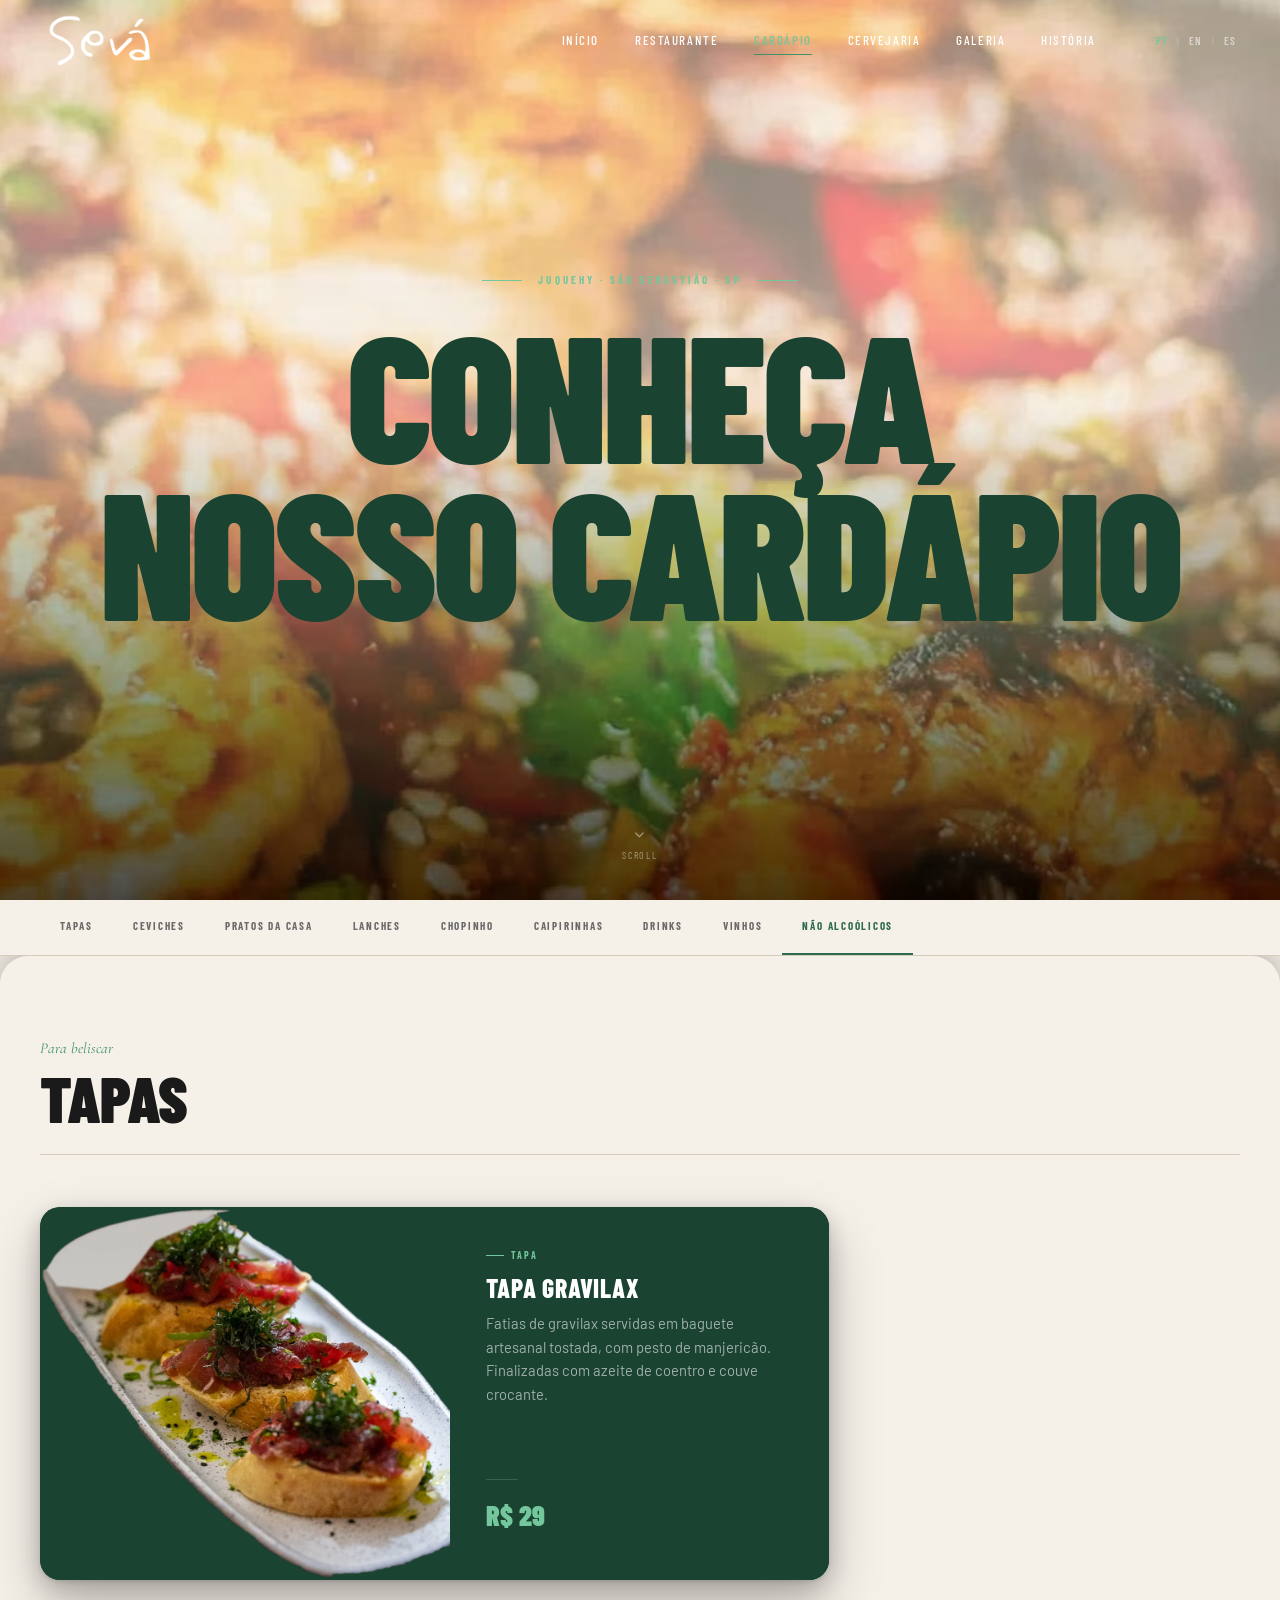
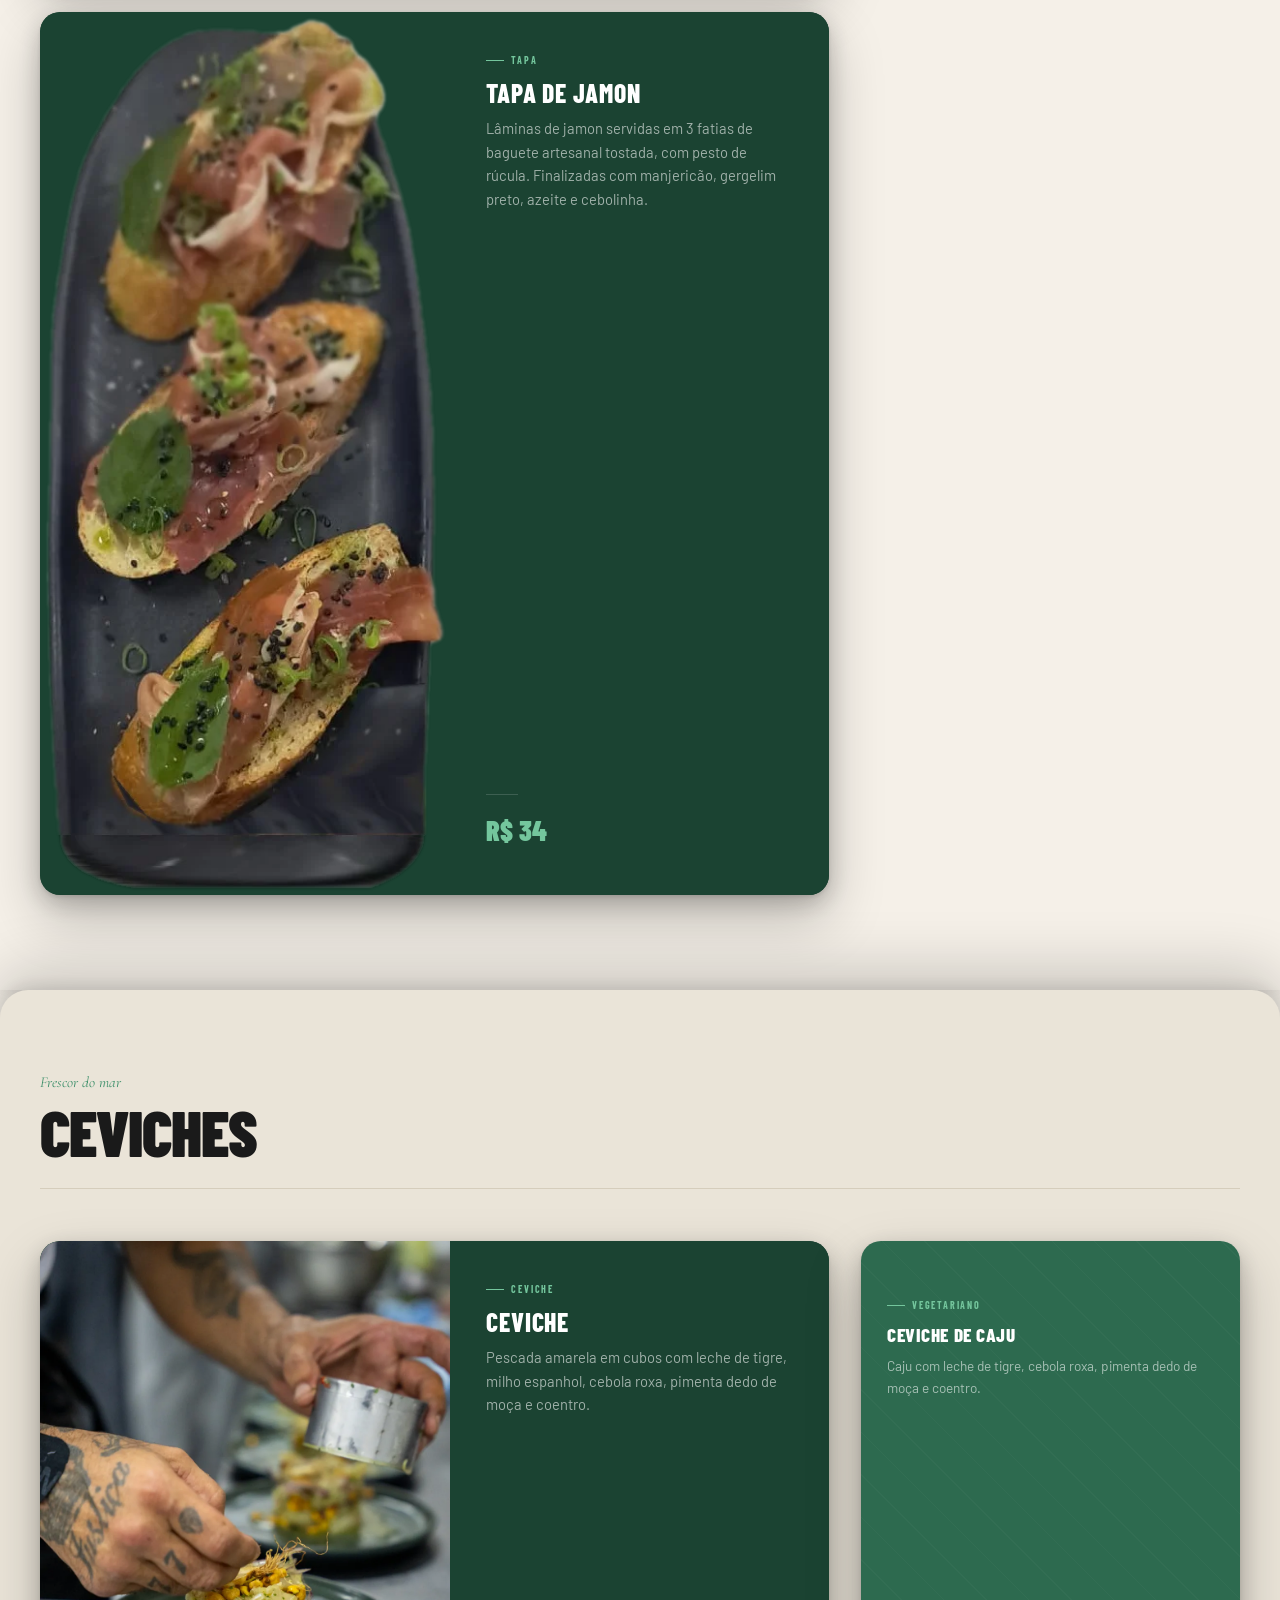
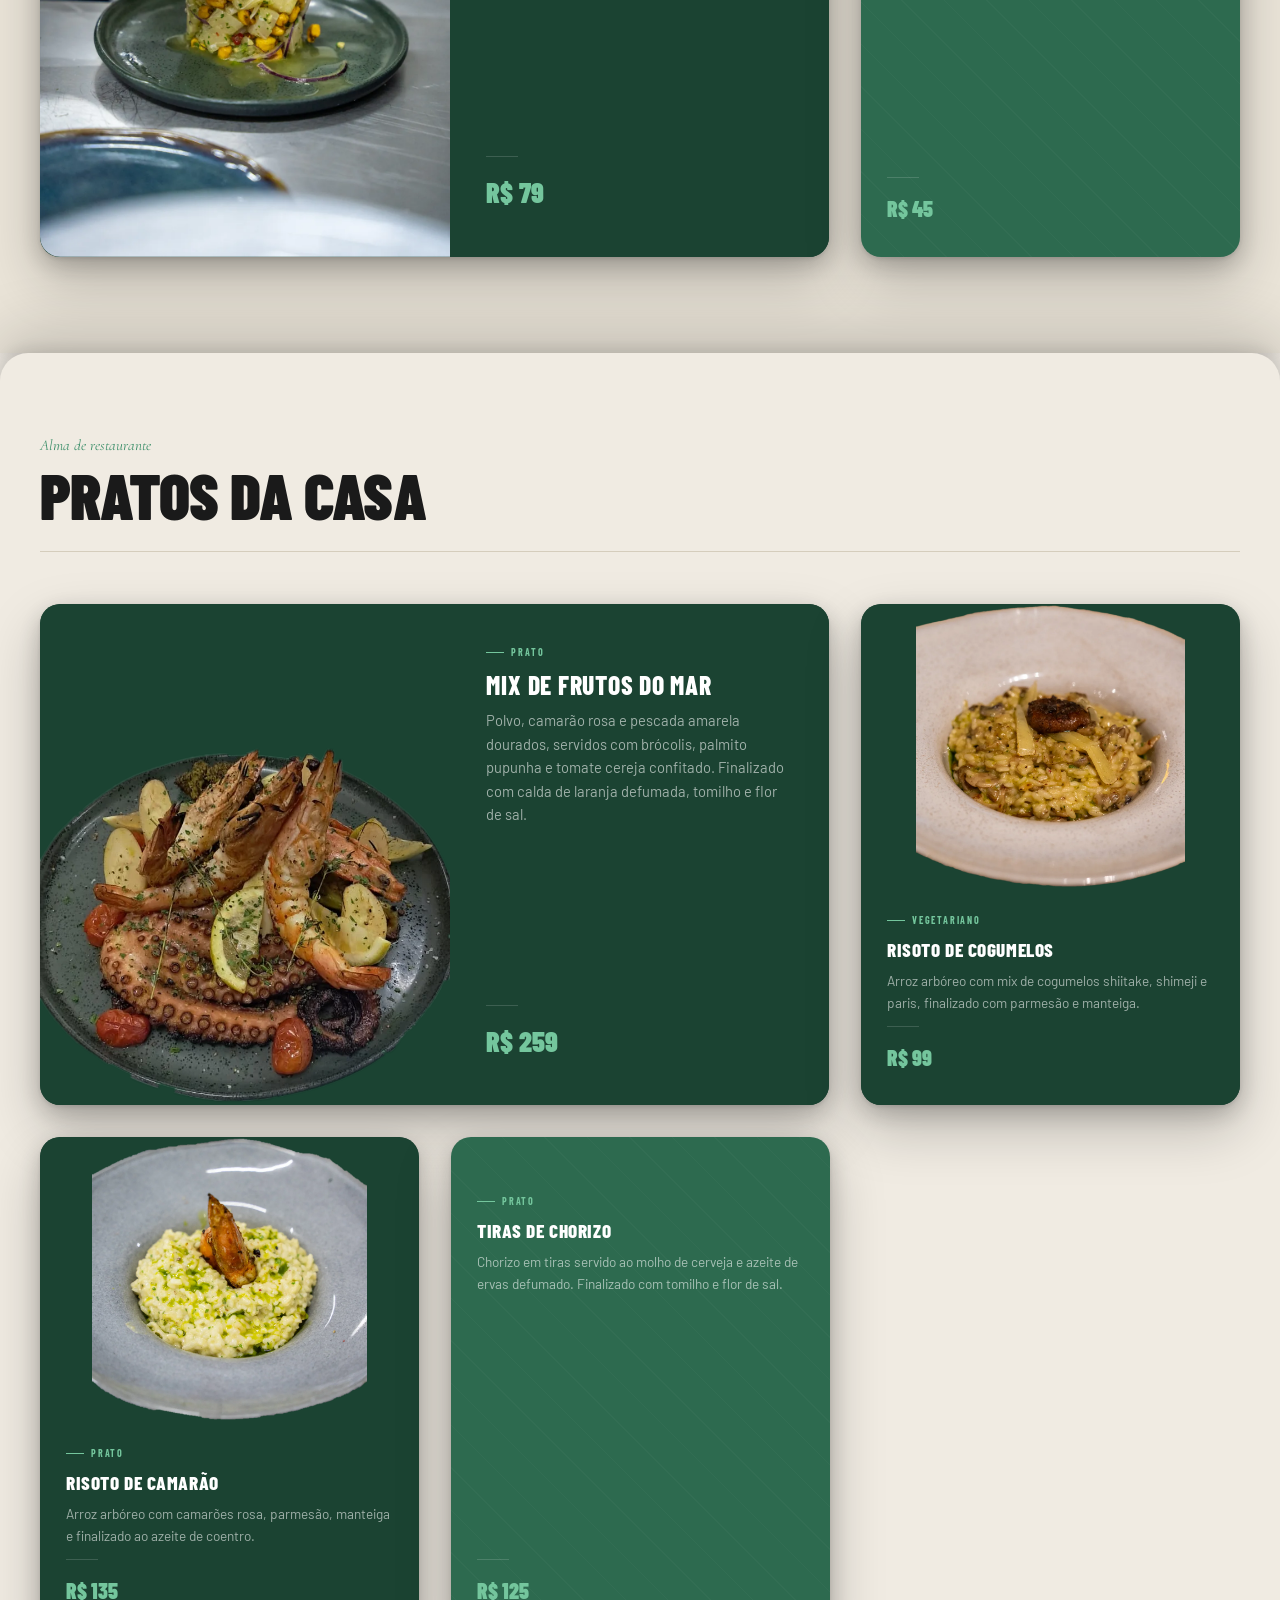
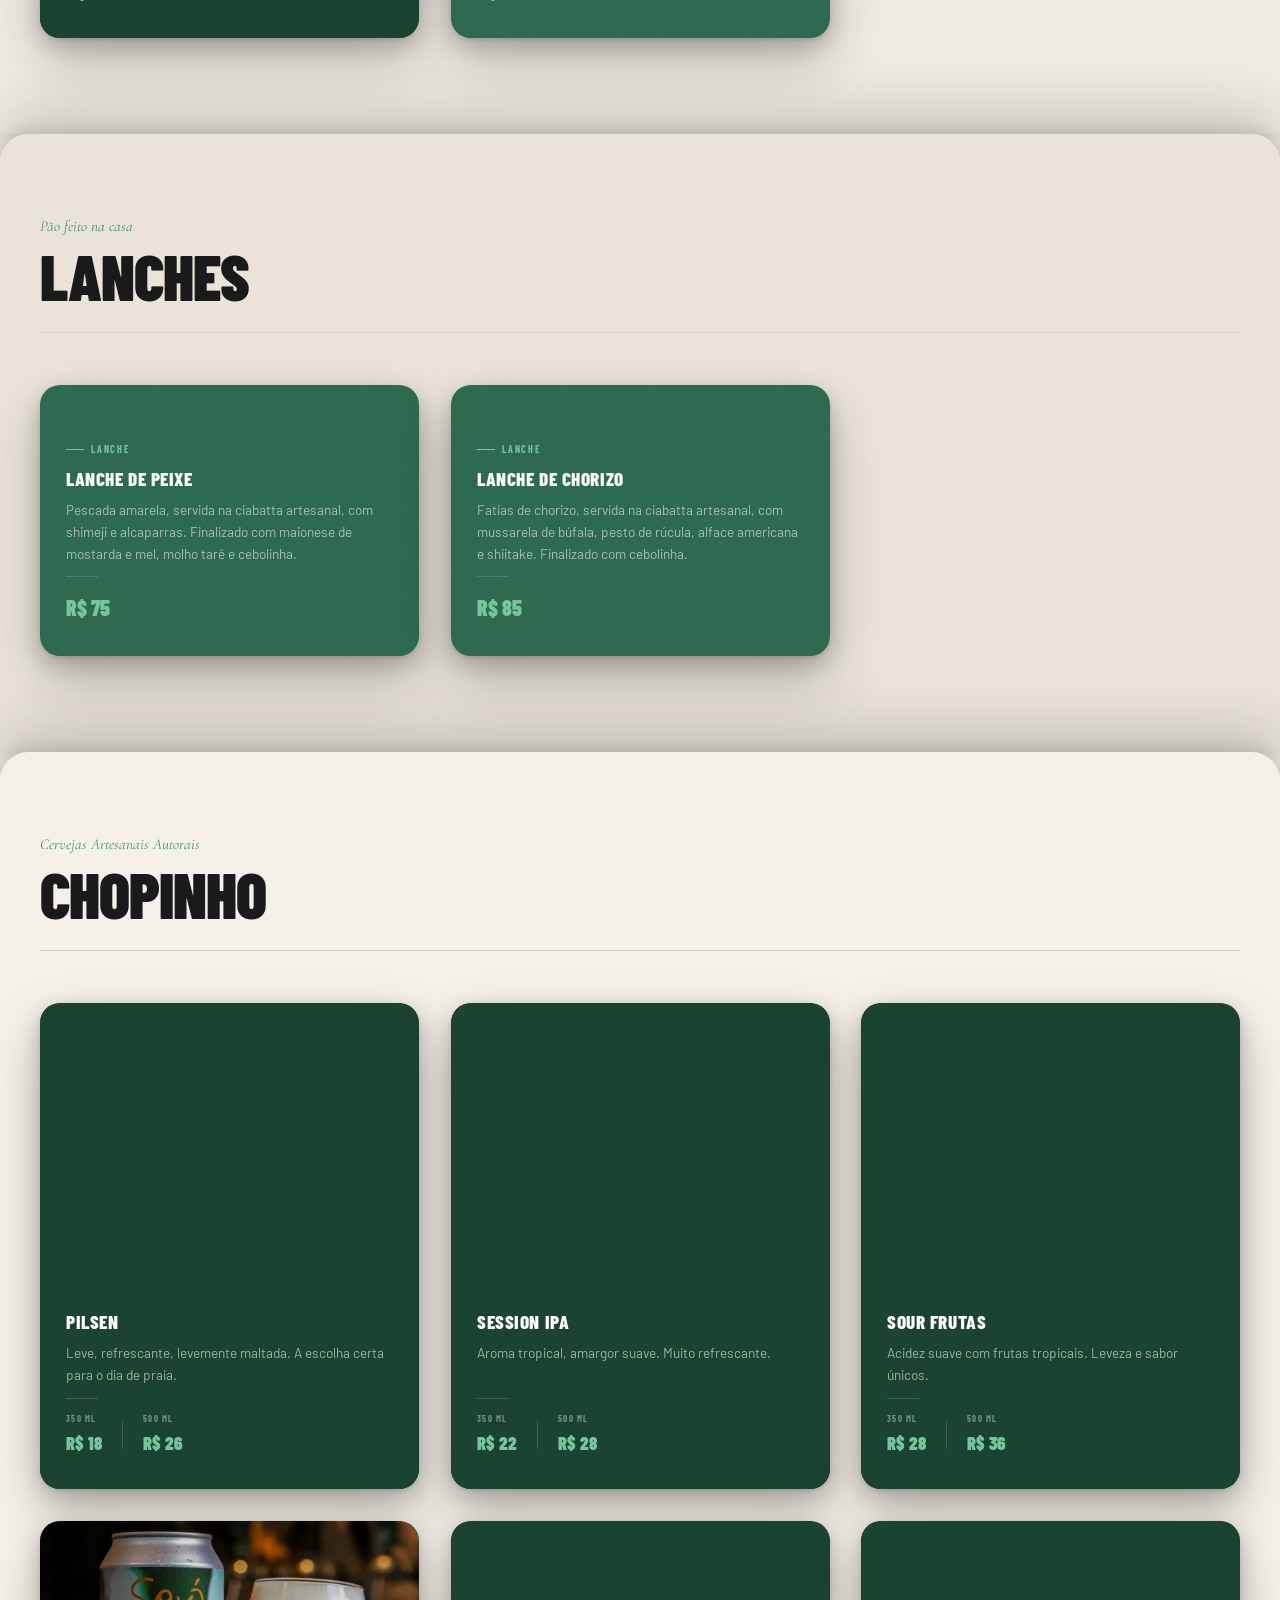
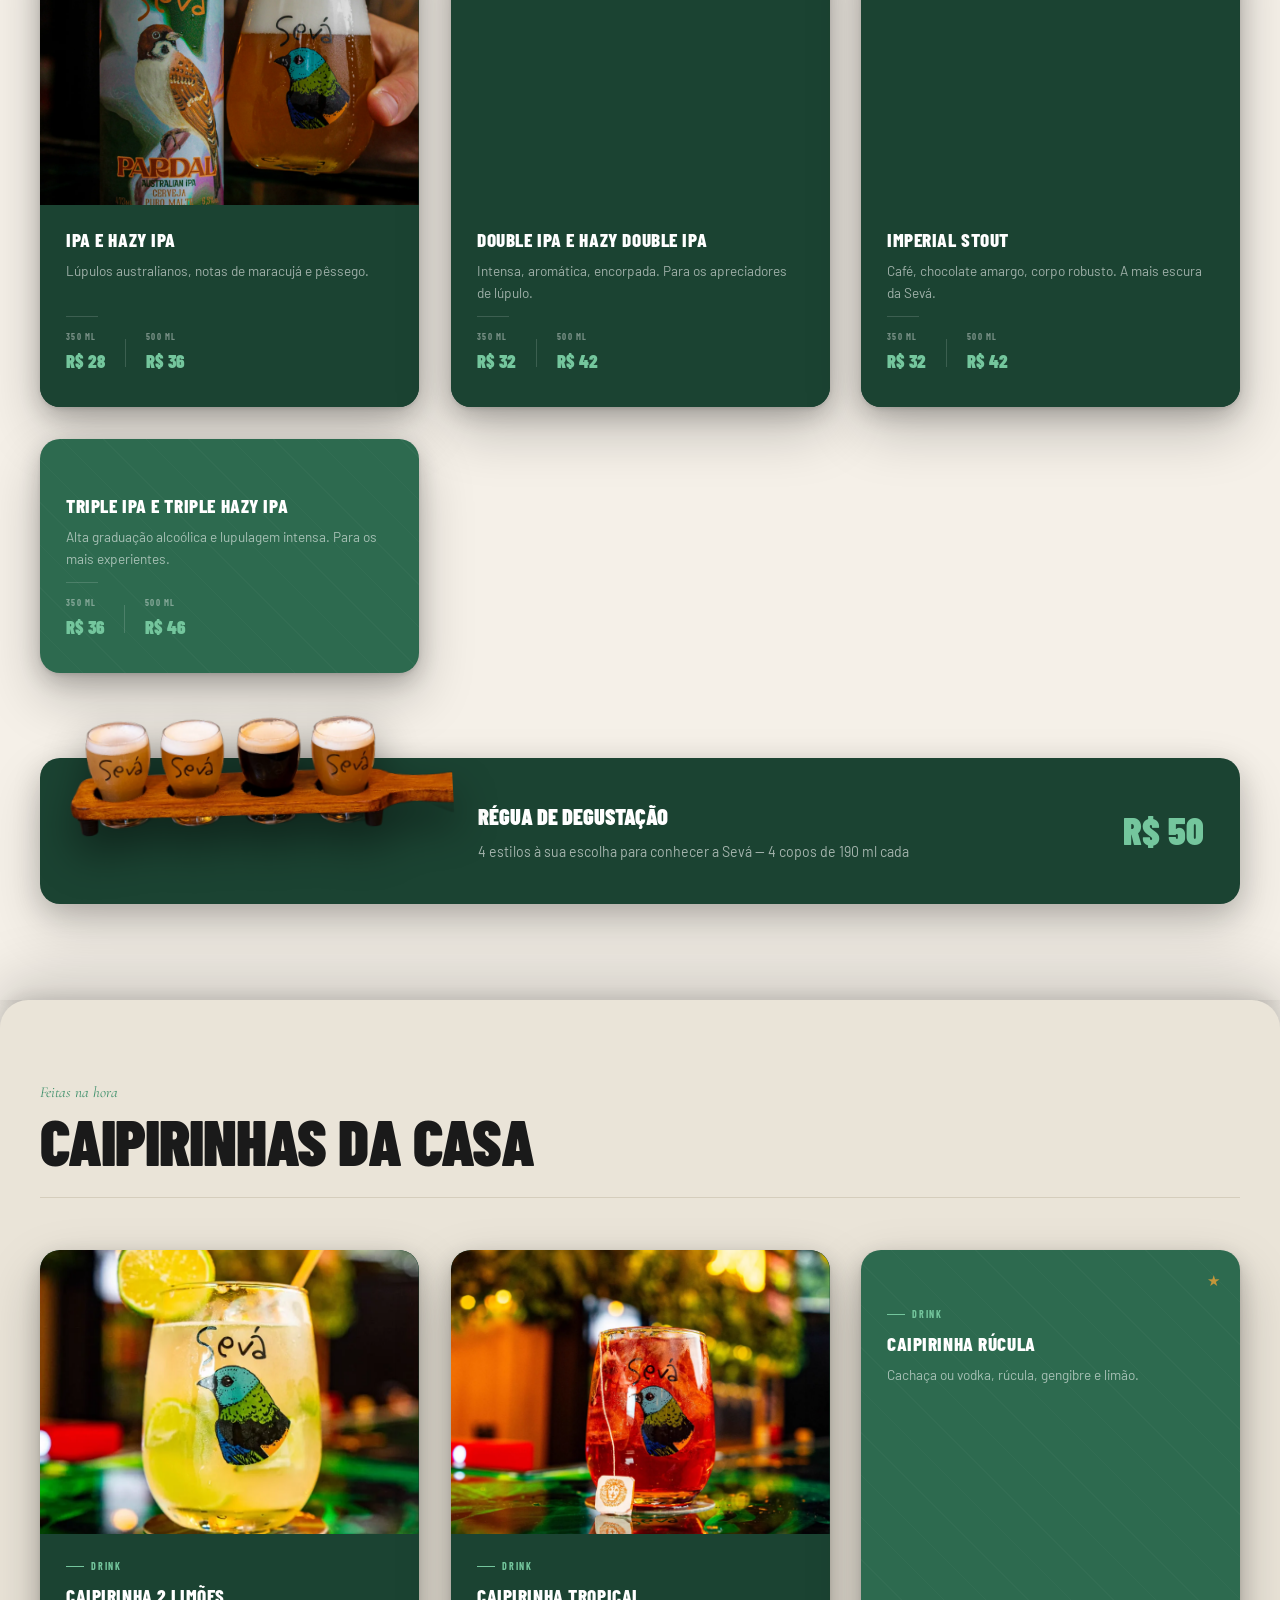
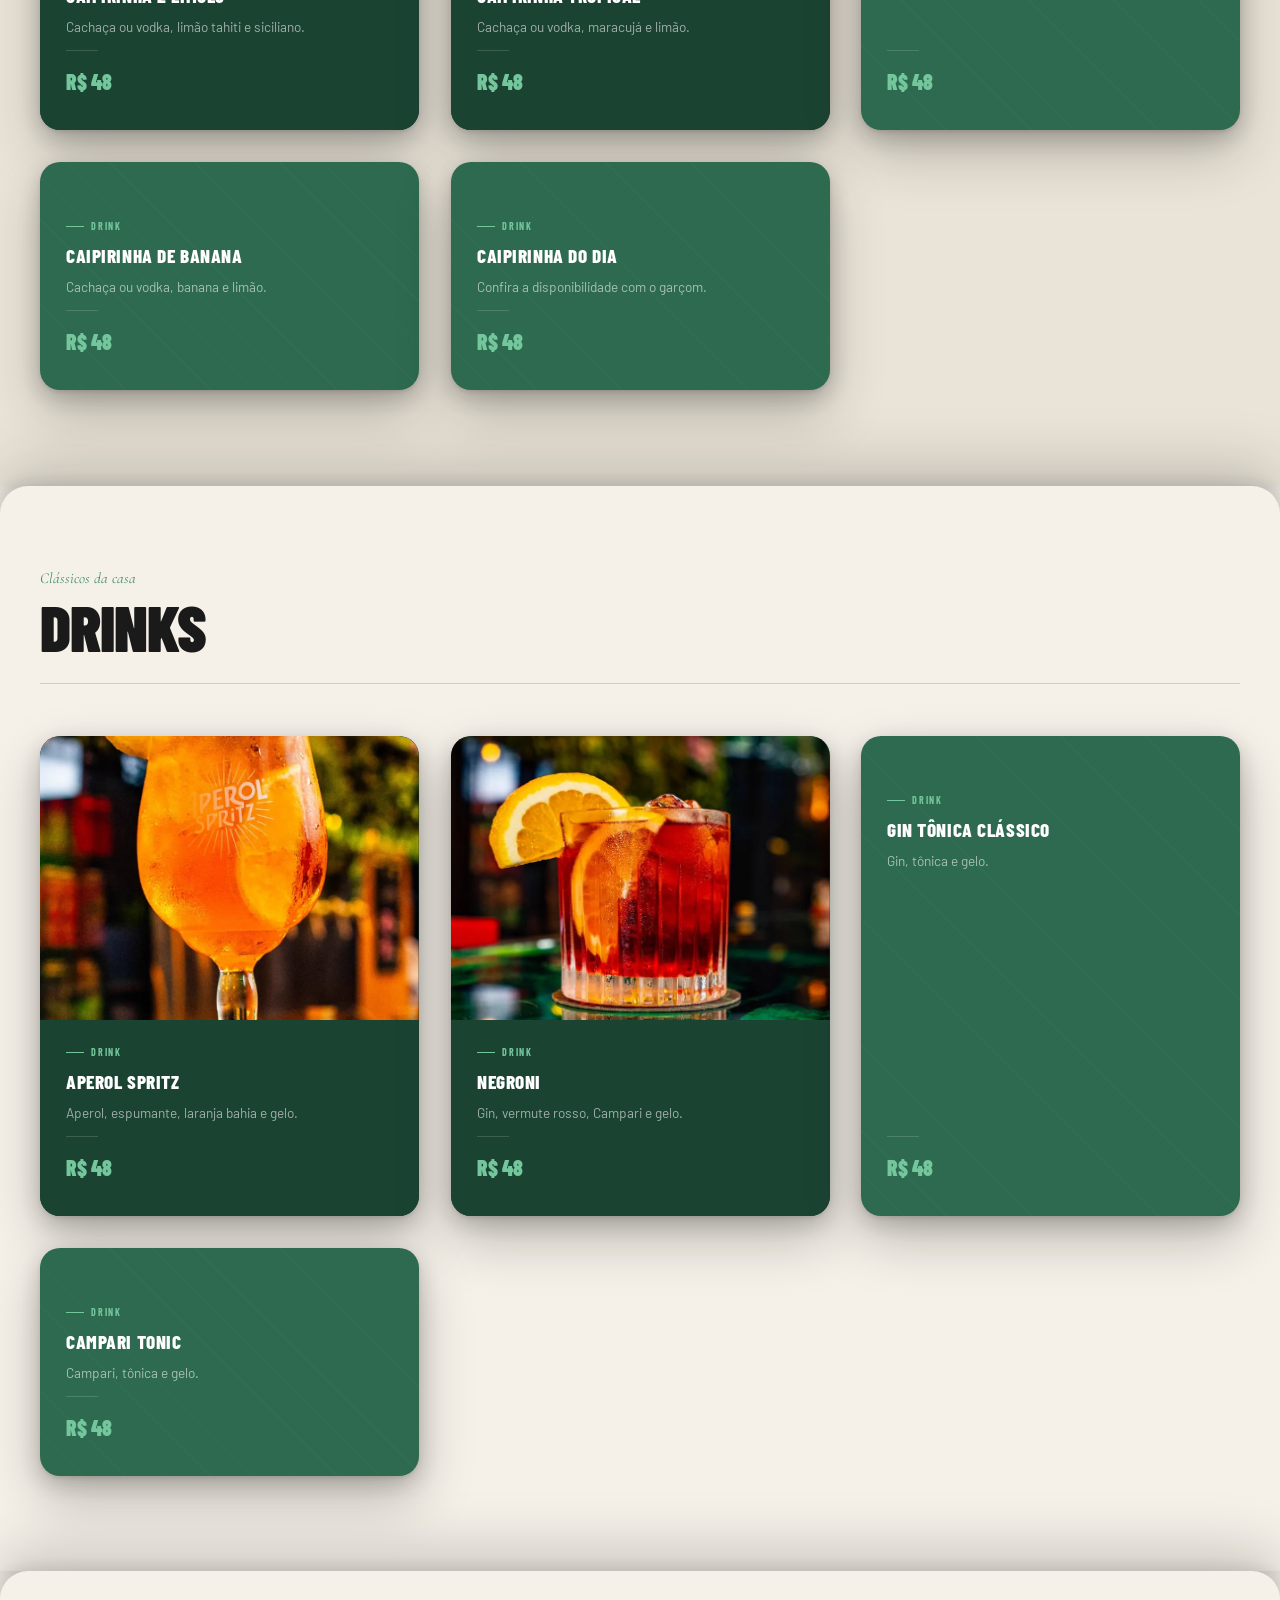
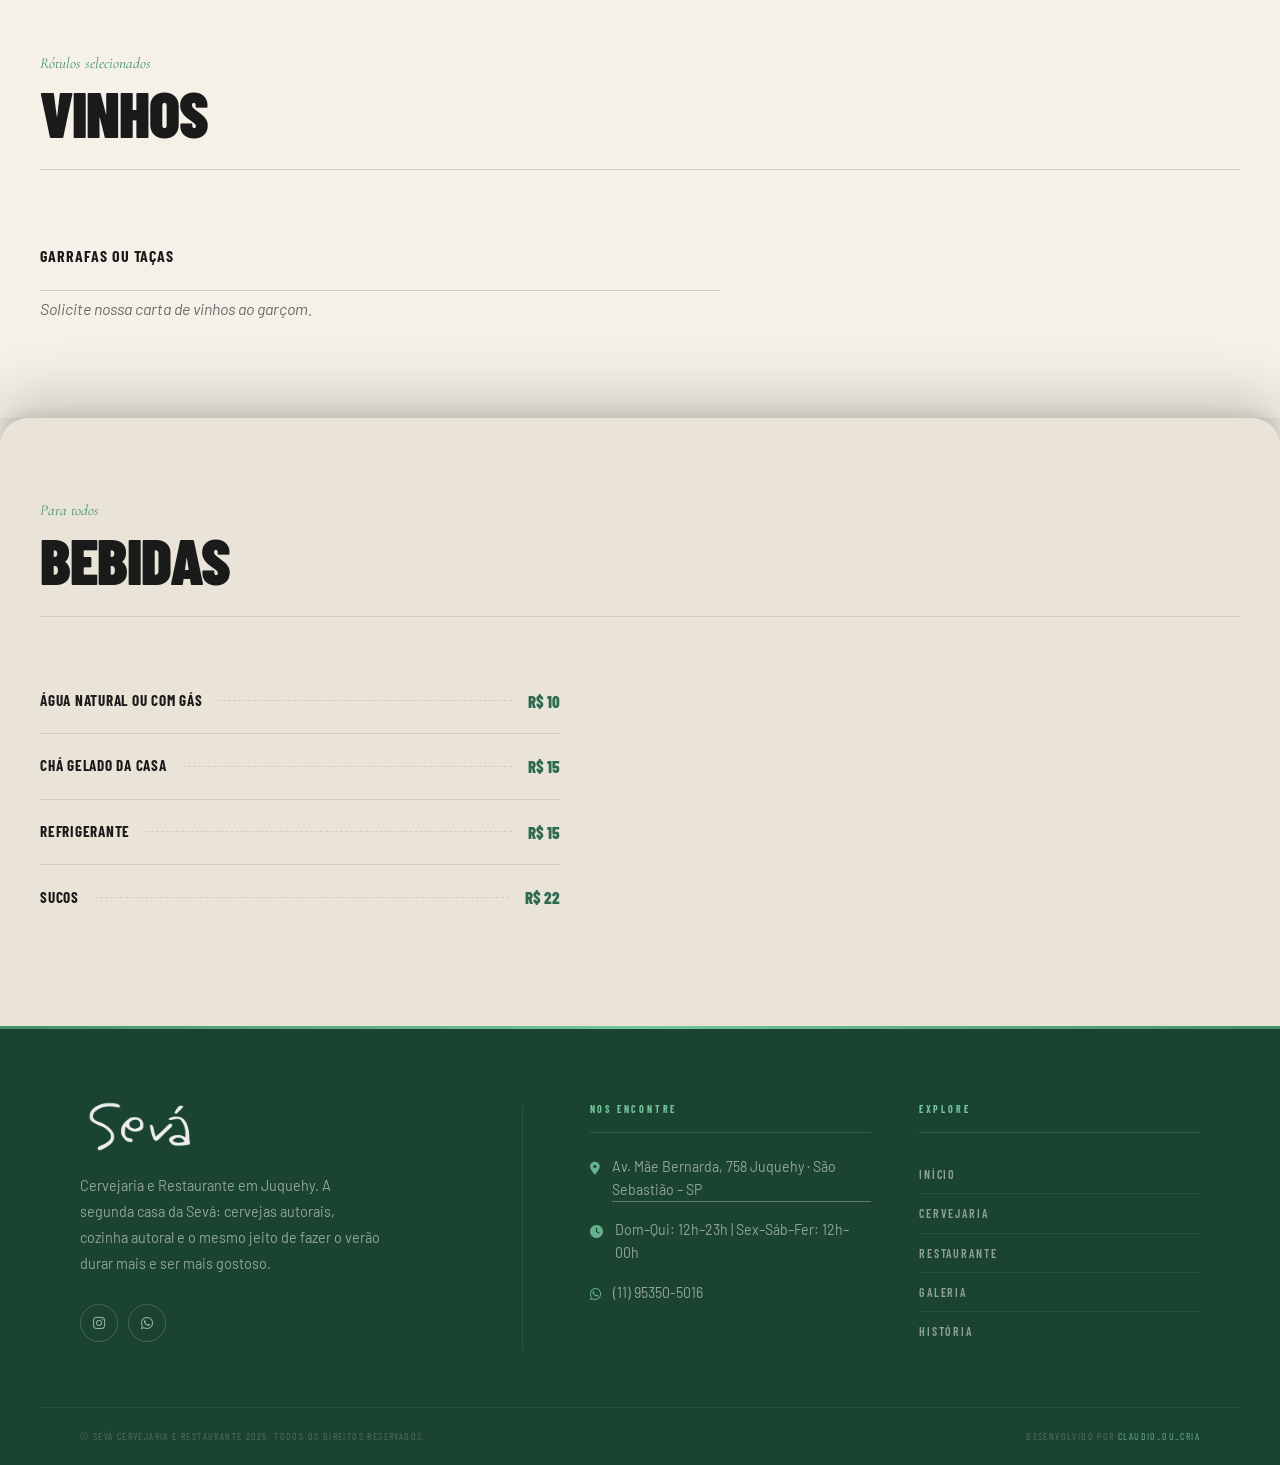
==== commit 33134c2e: "Cardápio: risotos com prato, novas fotos de mix, gravilax e jamon (3 unidades)" ====
--- a/cardapio.html
+++ b/cardapio.html
@@ -683,7 +683,7 @@
           <div class="cards-grid">
             <div class="menu-card card-featured">
               <div class="menu-card-img">
-                <img src="images/menu/tapa_gravilax.webp" alt="Tapa Gravilax" loading="eager" decoding="async" width="890" height="1000">
+                <img src="images/menu/tapa_gravilax.webp" alt="Tapa Gravilax" loading="eager" decoding="async" width="1000" height="909">
               </div>
               <div class="menu-card-body">
                 <span class="card-tag" data-i18n="jq.gravilax.tag">Tapa</span>
@@ -693,11 +693,14 @@
                 <div class="card-price">R$&nbsp;29</div>
               </div>
             </div>
-            <div class="menu-card card-noimg">
+            <div class="menu-card card-featured">
+              <div class="menu-card-img">
+                <img src="images/menu/tapa_jamon.webp" alt="Tapa de Jamon" loading="eager" decoding="async" width="424" height="912">
+              </div>
               <div class="menu-card-body">
                 <span class="card-tag" data-i18n="jq.jamon.tag">Tapa</span>
                 <div class="card-name" data-i18n="jq.jamon.name">Tapa de Jamon</div>
-                <div class="card-desc" data-i18n="jq.jamon.desc">Lâminas de jamon servidas em 2 fatias de baguete artesanal tostada, com pesto de rúcula. Finalizadas com manjericão, gergelim preto, azeite e cebolinha.</div>
+                <div class="card-desc" data-i18n="jq.jamon.desc">Lâminas de jamon servidas em 3 fatias de baguete artesanal tostada, com pesto de rúcula. Finalizadas com manjericão, gergelim preto, azeite e cebolinha.</div>
                 <div class="card-sep"></div>
                 <div class="card-price">R$&nbsp;34</div>
               </div>
@@ -747,7 +750,7 @@
           <div class="cards-grid">
             <div class="menu-card card-featured">
               <div class="menu-card-img">
-                <img src="images/menu/mix_frutos_mar.webp" alt="Mix de Frutos do Mar" loading="lazy" decoding="async" width="932" height="1000">
+                <img src="images/menu/mix_frutos_mar.webp" alt="Mix de Frutos do Mar" loading="lazy" decoding="async" width="738" height="647">
               </div>
               <div class="menu-card-body">
                 <span class="card-tag" data-i18n="jq.mix.tag">Prato</span>
@@ -759,7 +762,7 @@
             </div>
             <div class="menu-card">
               <div class="menu-card-img">
-                <img src="images/menu/risoto_cogumelos.webp" alt="Risoto de Cogumelos" loading="lazy" decoding="async" width="1000" height="668">
+                <img src="images/menu/risoto_cogumelos.webp" alt="Risoto de Cogumelos" loading="lazy" decoding="async" width="1000" height="1056">
               </div>
               <div class="menu-card-body">
                 <span class="card-tag" data-i18n="jq.veg">Vegetariano</span>
@@ -771,7 +774,7 @@
             </div>
             <div class="menu-card">
               <div class="menu-card-img">
-                <img src="images/menu/risoto_camarao.webp" alt="Risoto de Camarão" loading="lazy" decoding="async" width="940" height="831">
+                <img src="images/menu/risoto_camarao.webp" alt="Risoto de Camarão" loading="lazy" decoding="async" width="1000" height="1032">
               </div>
               <div class="menu-card-body">
                 <span class="card-tag" data-i18n="jq.risoto_cam.tag">Prato</span>
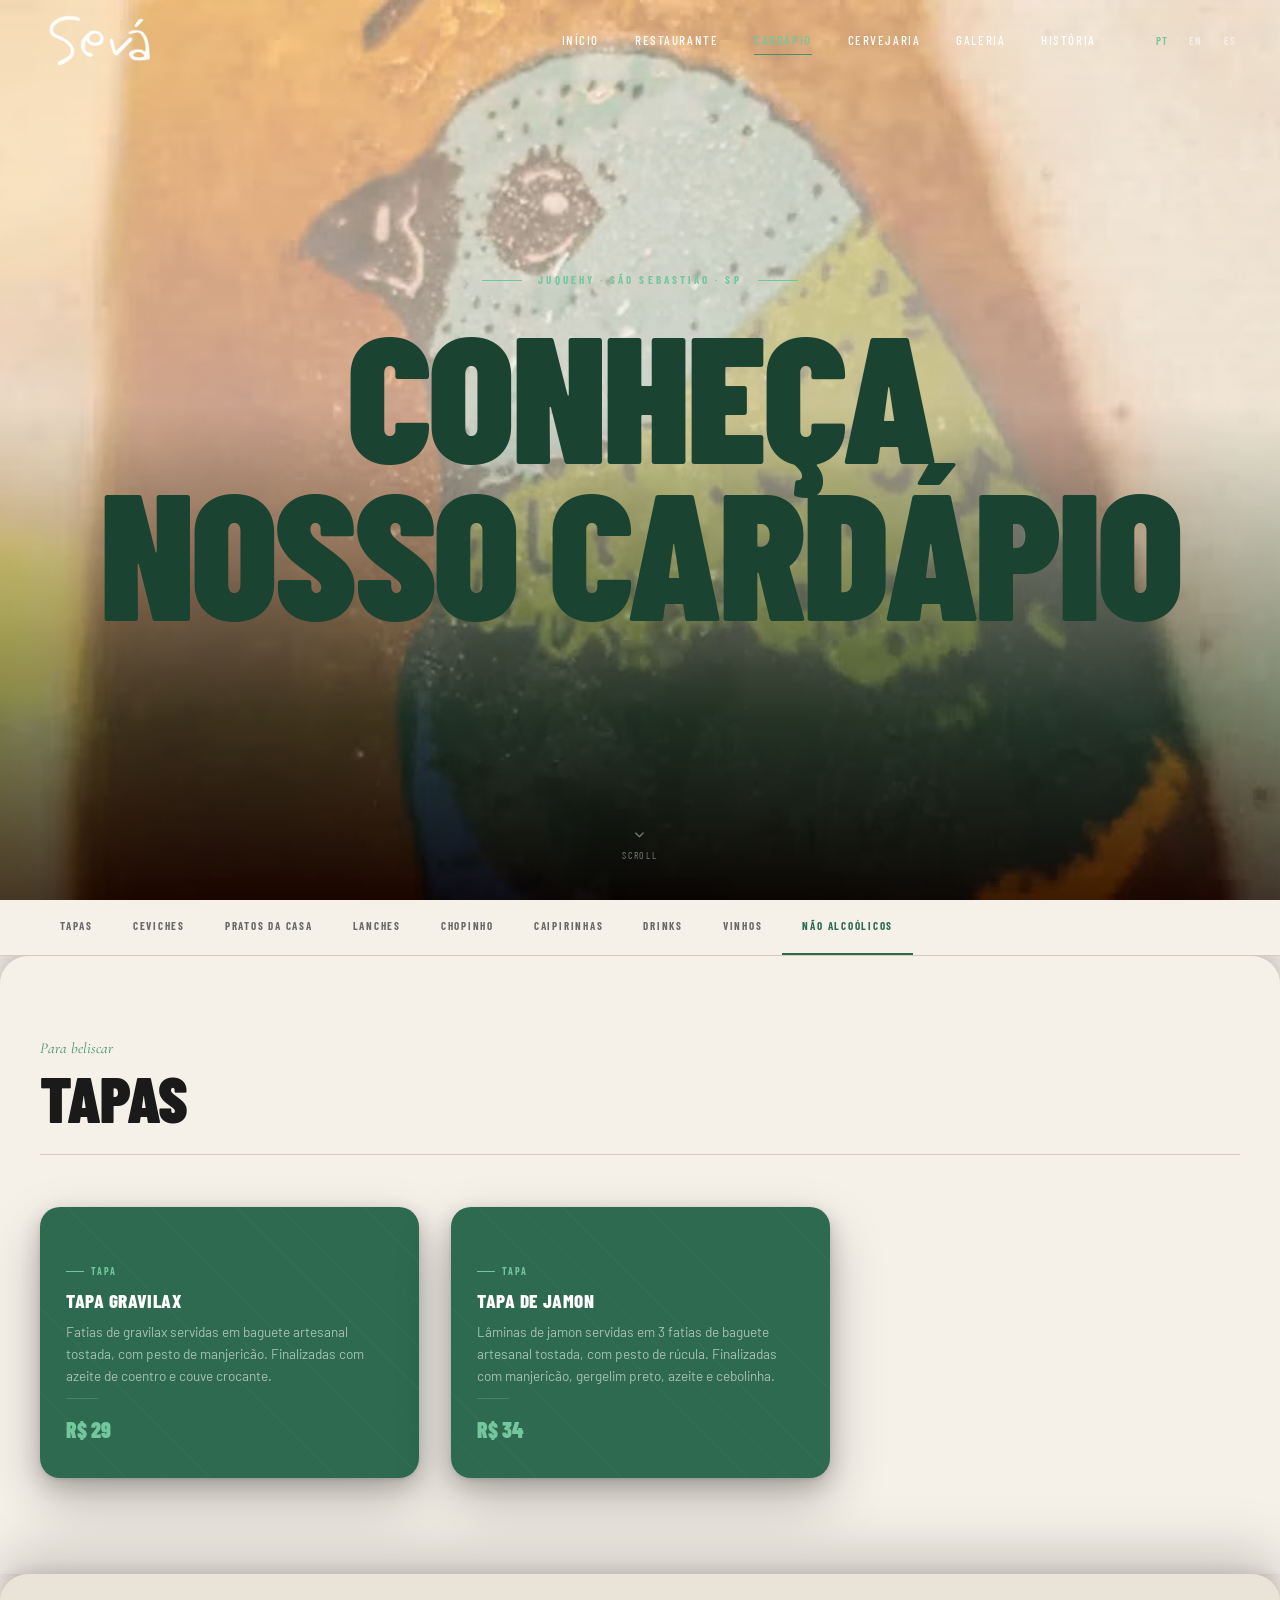
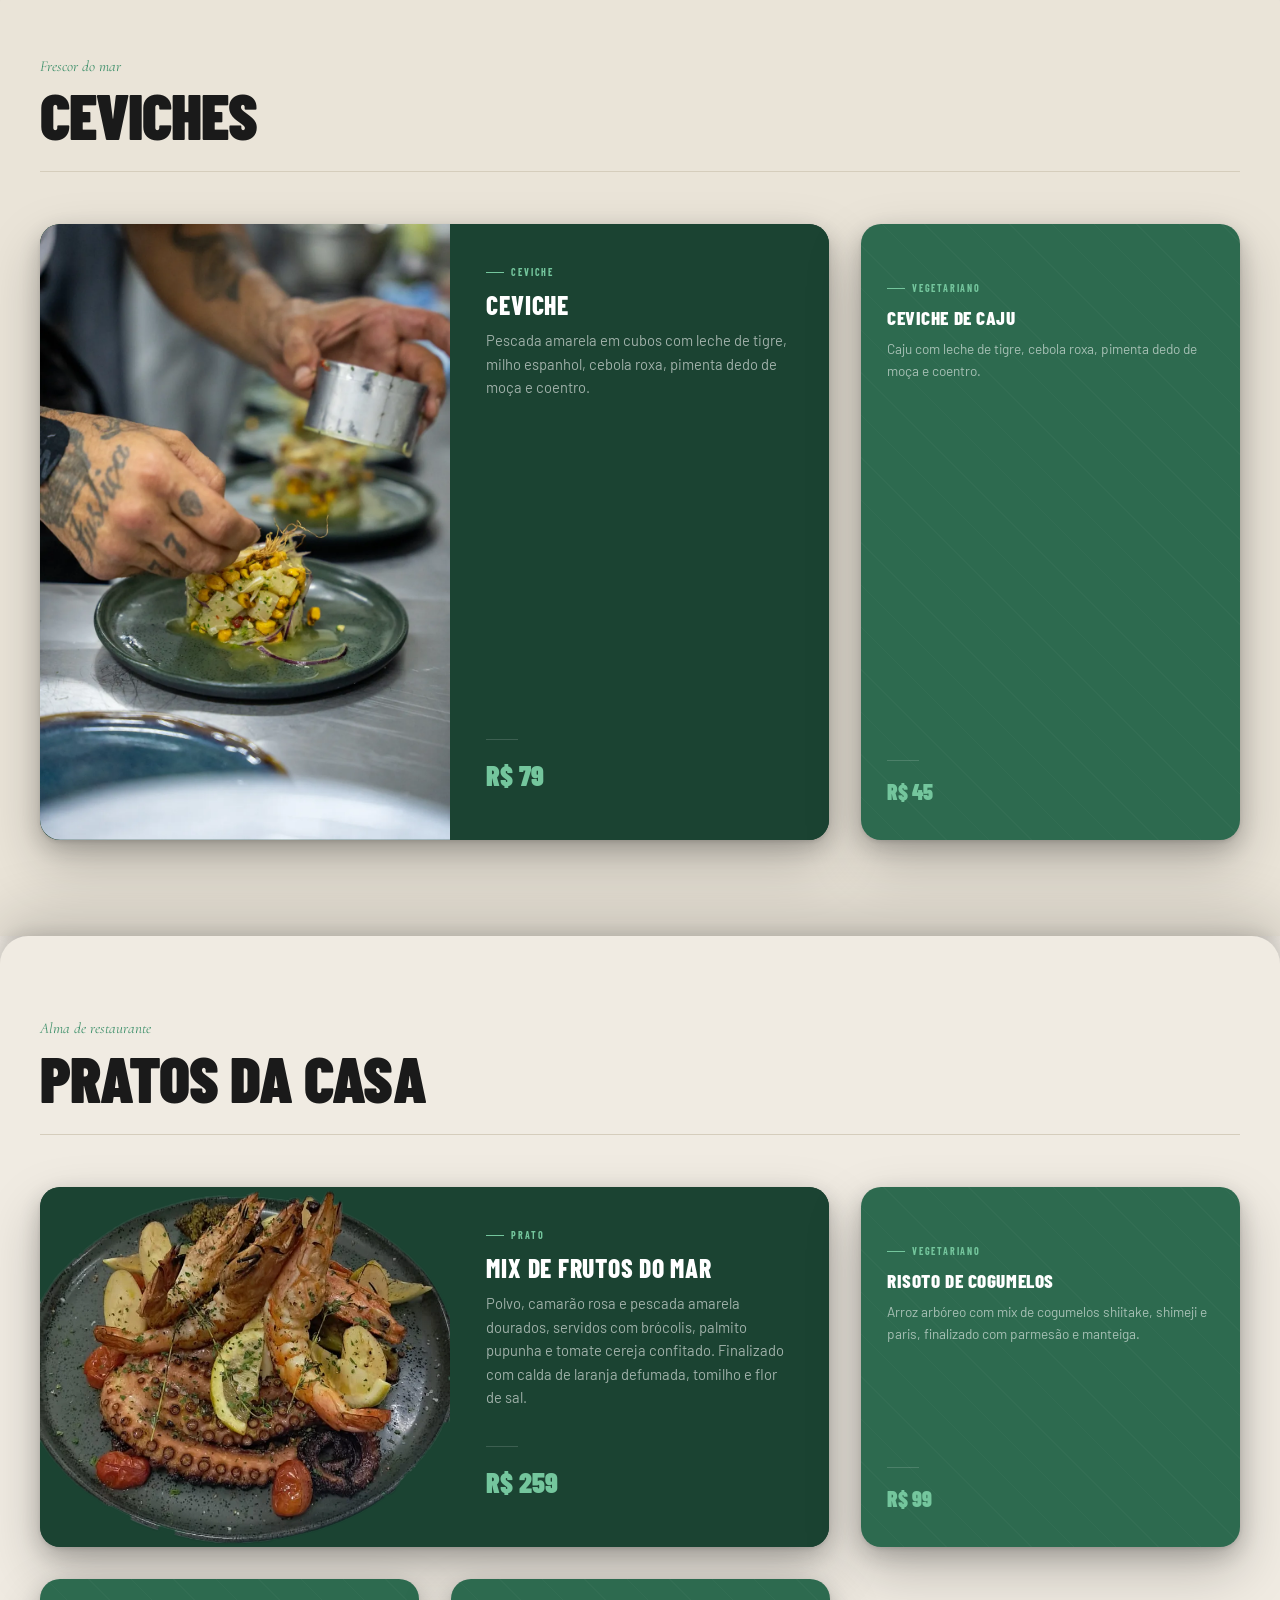
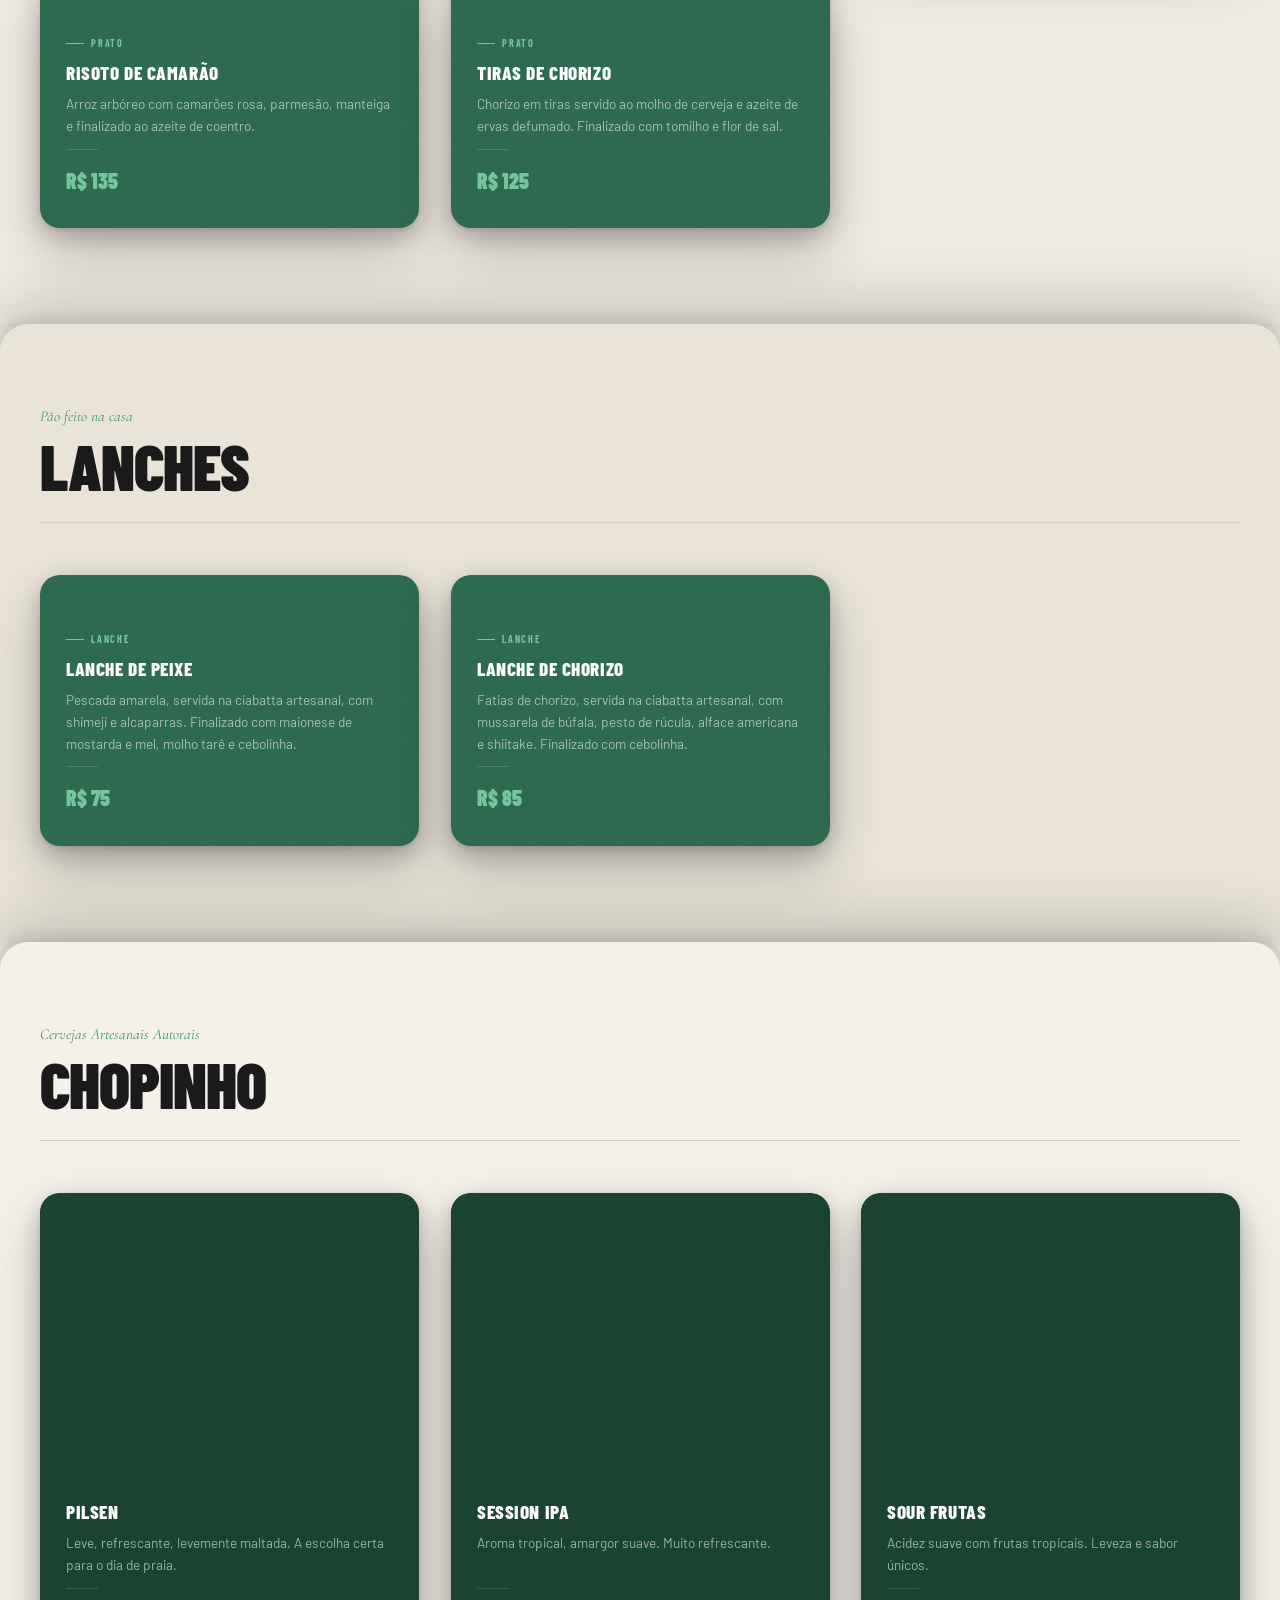
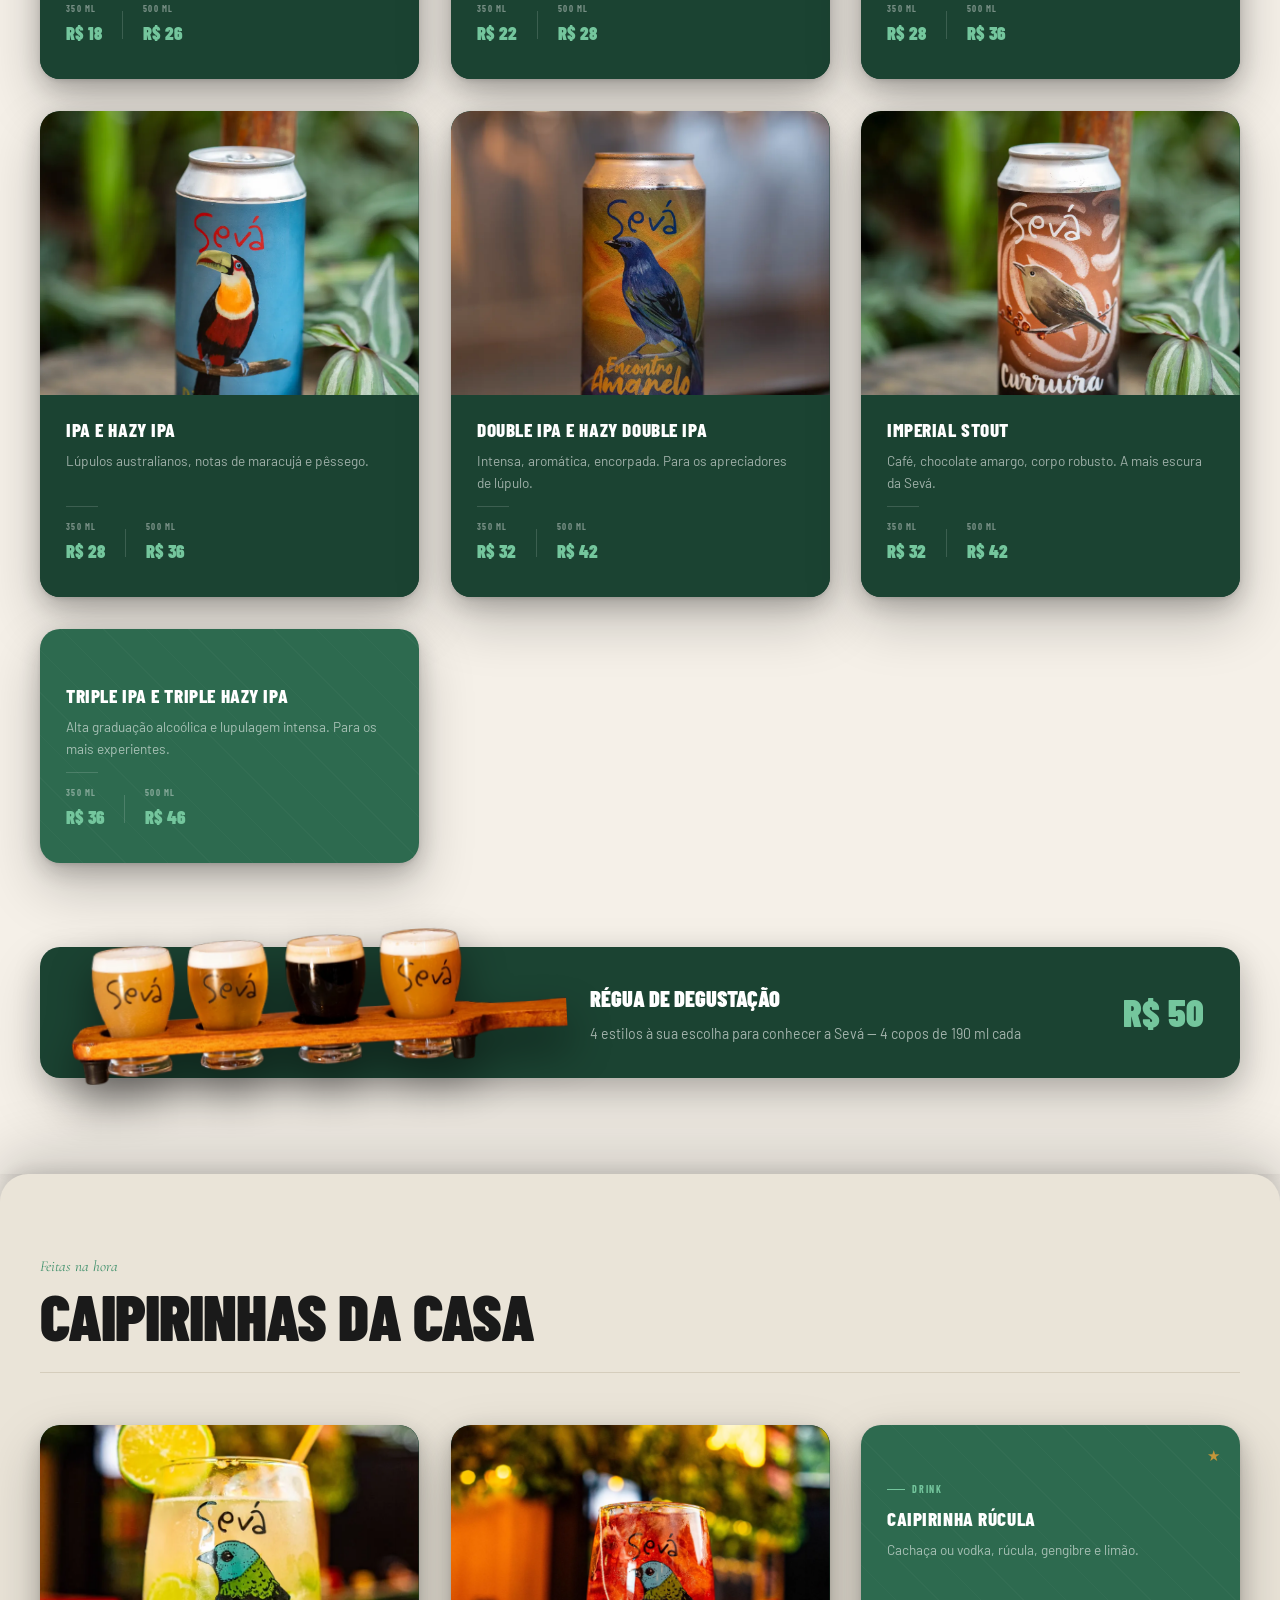
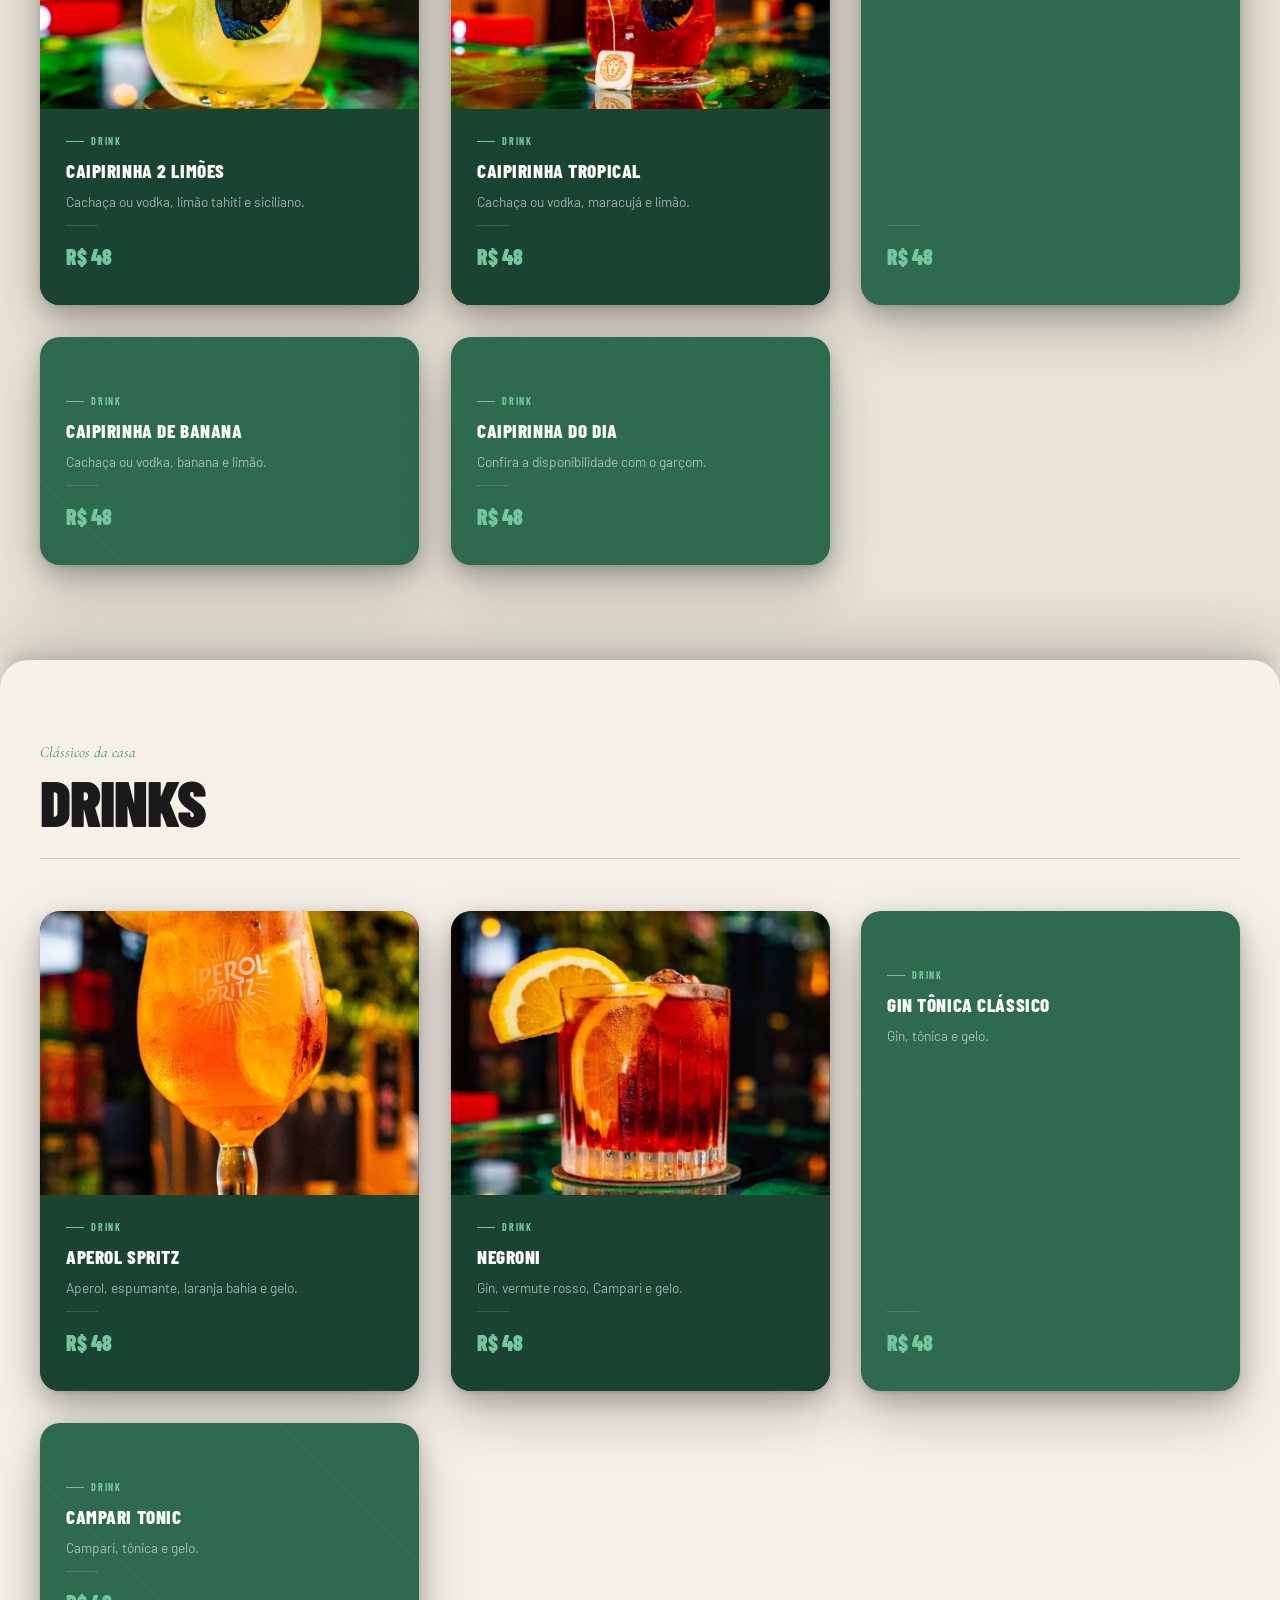
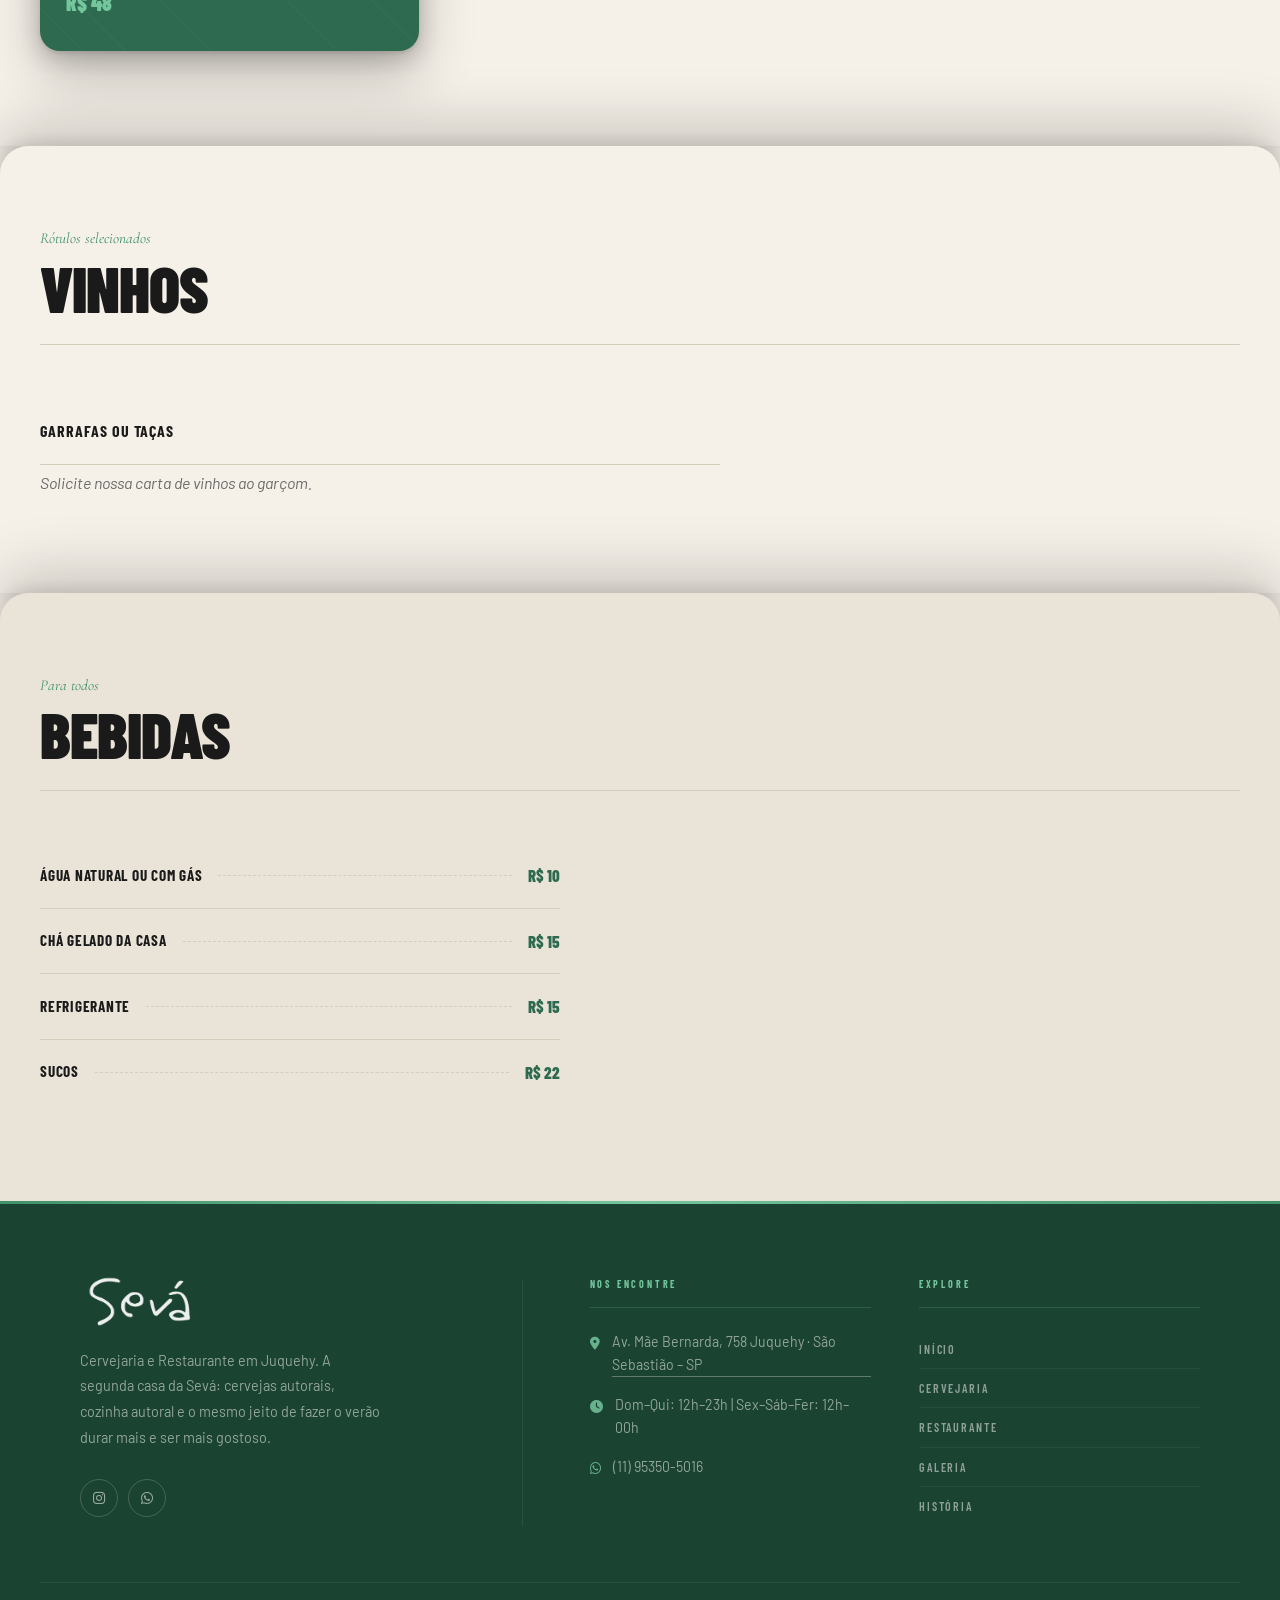
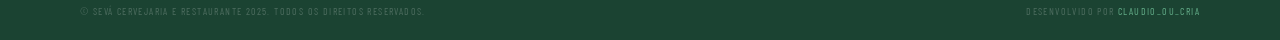
==== commit 787e960a: "Hero igual no mobile, card Lanches, latas novas, régua sem fundo, cardápio sem fotos de tapas/risoto" ====
--- a/cardapio.html
+++ b/cardapio.html
@@ -506,7 +506,7 @@
 
     /* régua: foto recortada saindo do card */
     .regua-card { margin-top: 84px; overflow: visible; }
-    .regua-img { flex: 0 0 clamp(240px, 34%, 440px); margin: -76px 0 -40px -6px; position: relative; z-index: 2; }
+    .regua-img { flex: 0 0 clamp(280px, 44%, 520px); margin: -52px 0 -34px -6px; position: relative; z-index: 2; }
     .regua-img img { width: 100%; height: auto; filter: drop-shadow(0 22px 22px rgba(0,0,0,.45)); transform: rotate(-3deg); transition: transform .5s cubic-bezier(.22,.61,.36,1); }
     .regua-card:hover .regua-img img { transform: rotate(0deg) scale(1.05); }
     .regua-info { flex: 1; }
@@ -681,10 +681,7 @@
             <div><span class="cat-script" data-i18n="jq.tapas.script">Para beliscar</span><h2 class="cat-title" data-i18n="jq.tapas.title">Tapas</h2></div>
           </div>
           <div class="cards-grid">
-            <div class="menu-card card-featured">
-              <div class="menu-card-img">
-                <img src="images/menu/tapa_gravilax.webp" alt="Tapa Gravilax" loading="eager" decoding="async" width="1000" height="909">
-              </div>
+            <div class="menu-card card-noimg">
               <div class="menu-card-body">
                 <span class="card-tag" data-i18n="jq.gravilax.tag">Tapa</span>
                 <div class="card-name" data-i18n="jq.gravilax.name">Tapa Gravilax</div>
@@ -693,10 +690,7 @@
                 <div class="card-price">R$&nbsp;29</div>
               </div>
             </div>
-            <div class="menu-card card-featured">
-              <div class="menu-card-img">
-                <img src="images/menu/tapa_jamon.webp" alt="Tapa de Jamon" loading="eager" decoding="async" width="424" height="912">
-              </div>
+            <div class="menu-card card-noimg">
               <div class="menu-card-body">
                 <span class="card-tag" data-i18n="jq.jamon.tag">Tapa</span>
                 <div class="card-name" data-i18n="jq.jamon.name">Tapa de Jamon</div>
@@ -760,10 +754,7 @@
                 <div class="card-price">R$&nbsp;259</div>
               </div>
             </div>
-            <div class="menu-card">
-              <div class="menu-card-img">
-                <img src="images/menu/risoto_cogumelos.webp" alt="Risoto de Cogumelos" loading="lazy" decoding="async" width="1000" height="1056">
-              </div>
+            <div class="menu-card card-noimg">
               <div class="menu-card-body">
                 <span class="card-tag" data-i18n="jq.veg">Vegetariano</span>
                 <div class="card-name" data-i18n="jq.risoto_cog.name">Risoto de Cogumelos</div>
@@ -772,10 +763,7 @@
                 <div class="card-price">R$&nbsp;99</div>
               </div>
             </div>
-            <div class="menu-card">
-              <div class="menu-card-img">
-                <img src="images/menu/risoto_camarao.webp" alt="Risoto de Camarão" loading="lazy" decoding="async" width="1000" height="1032">
-              </div>
+            <div class="menu-card card-noimg">
               <div class="menu-card-body">
                 <span class="card-tag" data-i18n="jq.risoto_cam.tag">Prato</span>
                 <div class="card-name" data-i18n="jq.risoto_cam.name">Risoto de Camarão</div>
@@ -838,7 +826,7 @@
 
             <div class="menu-card">
               <div class="menu-card-img img-cover">
-                <img src="images/cervejas/basilon_pilsen.webp" alt="Pilsen" loading="lazy" decoding="async" width="1600" height="1503">
+                <img src="images/cervejas/can_chupim.webp" alt="Pilsen" loading="lazy" decoding="async" width="1100" height="826">
               </div>
               <div class="menu-card-body">
                 <div class="card-name" data-i18n="cardapio.pilsen.name">Pilsen</div>
@@ -854,7 +842,7 @@
 
             <div class="menu-card">
               <div class="menu-card-img img-cover">
-                <img src="images/cervejas/gaviao_neipinha_session_neipa.webp" alt="Session IPA" loading="lazy" decoding="async" width="1920" height="2880">
+                <img src="images/cervejas/can_socozinho.webp" alt="Session IPA" loading="lazy" decoding="async" width="1100" height="1465">
               </div>
               <div class="menu-card-body">
                 <div class="card-name" data-i18n="cardapio.session_ipa.name">Session IPA</div>
@@ -870,7 +858,7 @@
 
             <div class="menu-card">
               <div class="menu-card-img img-cover">
-                <img src="images/cervejas/benedito_sour.webp" alt="Sour Frutas" loading="lazy" decoding="async" width="1600" height="1575">
+                <img src="images/cervejas/can_vovo.webp" alt="Sour Frutas" loading="lazy" decoding="async" width="1100" height="1465">
               </div>
               <div class="menu-card-body">
                 <div class="card-name" data-i18n="cardapio.sour_frutas.name">Sour Frutas</div>
@@ -886,7 +874,7 @@
 
             <div class="menu-card">
               <div class="menu-card-img img-cover">
-                <img src="images/cervejas/pardal_australian_ipa.webp" alt="IPA" loading="lazy" decoding="async" width="1920" height="2880">
+                <img src="images/cervejas/can_bicoverde.webp" alt="IPA" loading="lazy" decoding="async" width="1100" height="1465">
               </div>
               <div class="menu-card-body">
                 <div class="card-name" data-i18n="cardapio.ipa.name">IPA e Hazy IPA</div>
@@ -902,7 +890,7 @@
 
             <div class="menu-card">
               <div class="menu-card-img img-cover">
-                <img src="images/cervejas/coro_coro_double_ipa.webp" alt="Double IPA" loading="lazy" decoding="async" width="858" height="1600">
+                <img src="images/cervejas/can_encontro.webp" alt="Double IPA" loading="lazy" decoding="async" width="1100" height="1465">
               </div>
               <div class="menu-card-body">
                 <div class="card-name" data-i18n="cardapio.double_ipa.name">Double IPA e Hazy Double IPA</div>
@@ -918,7 +906,7 @@
 
             <div class="menu-card">
               <div class="menu-card-img img-cover">
-                <img src="images/cervejas/baixa_temporada_imperial_stout.webp" alt="Imperial Stout" loading="lazy" decoding="async" width="1354" height="1331">
+                <img src="images/cervejas/can_carruira.webp" alt="Imperial Stout" loading="lazy" decoding="async" width="1100" height="1465">
               </div>
               <div class="menu-card-body">
                 <div class="card-name" data-i18n="cardapio.imperial_stout.name">Imperial Stout</div>
@@ -949,7 +937,7 @@
 
           <!-- régua de degustação -->
           <div class="regua-card">
-            <div class="regua-img"><img src="images/regua.webp" alt="Régua de degustação Sevá: 4 copos de 190 ml" loading="lazy" decoding="async" width="1000" height="516"></div>
+            <div class="regua-img"><img src="images/regua.webp" alt="Régua de degustação Sevá: 4 copos de 190 ml" loading="lazy" decoding="async" width="1000" height="281"></div>
             <div class="regua-info">
               <h3 data-i18n="cardapio.chopinho.regua.title">Régua de Degustação</h3>
               <p data-i18n="cardapio.chopinho.regua.desc">4 estilos à sua escolha para conhecer a Sevá — 4 copos de 190 ml cada</p>
--- a/css/style.min.css
+++ b/css/style.min.css
@@ -1 +1 @@
-.skip-link{position:absolute;top:-100%;left:1rem;background:var(--verde,#2d5a27);color:#fff;padding:.5rem 1rem;font-family:var(--sans, sans-serif);font-size:.9rem;border-radius:0 0 4px 4px;z-index:9999;text-decoration:none;transition:top .2s}.skip-link:focus{top:0}*,::after,::before{box-sizing:border-box;margin:0;padding:0}html{scroll-behavior:smooth}body{font-family:Barlow,sans-serif;font-size:15px;line-height:1.7;color:#2a2a2a;background:var(--sand);overflow-x:hidden}img{max-width:100%;display:block}a{text-decoration:none;color:inherit}ul{list-style:none}button{border:none;cursor:pointer;background:0 0}:root{--verde:#2D6A4F;--verde-dark:#1B4332;--verde-mid:#40916C;--verde-light:#74C69D;--verde-pale:#D8F3DC;--sand:#F5F0E8;--sand-dark:#EAE4D8;--sand-mid:#D5CDBC;--gold:#C4963A;--gold-light:#E8D49A;--black:#0f0f0f;--dark:#1a1a1a;--dark2:#232323;--gray:#6a6a6a;--gray-bg:#f0ece6;--light:#f7f4ef;--white:#ffffff;--serif:'Cormorant Garamond',Georgia,serif;--sans:'Barlow',sans-serif;--caps:'Barlow Condensed',sans-serif;--nav-h:80px}#loader{position:fixed;inset:0;background:var(--dark);z-index:9999;display:flex;align-items:center;justify-content:center;transition:opacity .6s ease}#loader.hidden{opacity:0;pointer-events:none}#loader img{width:80px;animation:pulse 1s ease-in-out infinite alternate}@keyframes pulse{from{opacity:.4}to{opacity:1}}#header{position:fixed;top:0;left:0;width:100%;z-index:100;background:0 0;transition:background .4s ease,box-shadow .4s ease}#header.scrolled{background:var(--white);box-shadow:0 2px 20px rgba(0,0,0,.1)}.header-inner{display:flex;align-items:center;justify-content:space-between;height:var(--nav-h);max-width:1300px;margin:0 auto;padding:0 40px}.logo img{height:52px;transition:filter .3s}#header:not(.scrolled) .logo img{filter:brightness(0) invert(1)}#header.scrolled .logo img{filter:none}.nav-links{display:flex;align-items:center;gap:36px}.nav-links a{font-family:var(--caps);font-size:13px;font-weight:500;letter-spacing:.12em;text-transform:uppercase;color:var(--white);position:relative;transition:color .3s}#header.scrolled .nav-links a{color:var(--dark)}.nav-links a::after{content:'';position:absolute;bottom:-4px;left:0;width:0;height:1px;background:var(--verde-mid);transition:width .3s}.nav-links a.active::after,.nav-links a:hover::after{width:100%}.nav-links a.active,.nav-links a:hover{color:var(--verde-light)}#header.scrolled .nav-links a.active,#header.scrolled .nav-links a:hover{color:var(--verde)}.lang-switcher{display:flex;gap:6px;margin-left:20px;align-items:center}.lang-btn{font-family:var(--caps);font-size:11px;letter-spacing:.08em;font-weight:600;color:rgba(255,255,255,.55);cursor:pointer;transition:color .3s;padding:2px 4px;background:0 0;border:none}#header.scrolled .lang-btn{color:var(--gray)}.lang-btn.active,.lang-btn:hover{color:var(--verde-light)!important}.lang-sep{color:rgba(255,255,255,.25);font-size:10px}#header.scrolled .lang-sep{color:rgba(0,0,0,.2)}.hamburger{display:none;flex-direction:column;gap:5px;cursor:pointer;padding:4px;background:0 0;border:none}.hamburger span{display:block;width:26px;height:2px;background:var(--white);transition:all .3s}#header.scrolled .hamburger span{background:var(--dark)}.hamburger.open span:first-child{transform:translateY(7px) rotate(45deg)}.hamburger.open span:nth-child(2){opacity:0}.hamburger.open span:nth-child(3){transform:translateY(-7px) rotate(-45deg)}.mobile-nav{position:fixed;top:var(--nav-h);left:0;width:100%;background:var(--dark);padding:30px 40px;z-index:99;transform:translateY(-10px);opacity:0;pointer-events:none;transition:all .3s ease}.mobile-nav.open{transform:translateY(0);opacity:1;pointer-events:all}.mobile-nav a{display:block;font-family:var(--caps);font-size:15px;font-weight:500;letter-spacing:.12em;text-transform:uppercase;color:var(--white);padding:12px 0;border-bottom:1px solid rgba(255,255,255,.08);transition:color .3s}.mobile-nav a.active,.mobile-nav a:hover{color:var(--gold)}.mobile-lang{display:flex;gap:16px;margin-top:20px}.mobile-lang .lang-btn{color:rgba(255,255,255,.5)!important;font-size:13px}.mobile-lang .lang-btn.active{color:var(--gold)!important}.section-heading{text-align:center;margin-bottom:50px}.section-heading .script{display:block;font-family:var(--serif);font-style:italic;font-size:clamp(2.4rem, 4vw, 3.6rem);font-weight:300;color:var(--verde);line-height:1.2;margin-bottom:4px}.section-heading .caps{display:block;font-family:var(--caps);font-size:clamp(.8rem, 1.2vw, .95rem);font-weight:600;letter-spacing:.28em;text-transform:uppercase;color:var(--dark);margin-bottom:18px}.section-heading .ornament{display:flex;align-items:center;justify-content:center;gap:12px;margin-bottom:24px}.section-heading .ornament::after,.section-heading .ornament::before{content:'';display:block;width:60px;height:1px;background:var(--verde-mid)}.section-heading .ornament-icon{color:var(--verde-mid);font-size:14px;line-height:1}.section-heading p{font-family:var(--serif);font-size:1.15rem;font-weight:300;color:var(--gray);max-width:620px;margin:0 auto;line-height:1.8}.section-heading.light .caps{color:rgba(255,255,255,.5)}.section-heading.light p{color:rgba(255,255,255,.65)}.section-heading.light .ornament::after,.section-heading.light .ornament::before{background:rgba(255,255,255,.3)}.jagged-bottom{position:relative}.jagged-bottom::after{content:'';position:absolute;bottom:-1px;left:0;width:100%;height:32px;background-image:url("data:image/svg+xml,%3Csvg xmlns='http://www.w3.org/2000/svg' width='40' height='32'%3E%3Cpath d='M0 32 L20 0 L40 32 Z' fill='white'/%3E%3C/svg%3E");background-repeat:repeat-x;background-size:40px 32px;z-index:2}.jagged-top{position:relative}.jagged-top::before{content:'';position:absolute;top:-1px;left:0;width:100%;height:32px;background-image:url("data:image/svg+xml,%3Csvg xmlns='http://www.w3.org/2000/svg' width='40' height='32'%3E%3Cpath d='M0 0 L20 32 L40 0 Z' fill='white'/%3E%3C/svg%3E");background-repeat:repeat-x;background-size:40px 32px;z-index:2}.jagged-bottom-dark::after{background-image:url("data:image/svg+xml,%3Csvg xmlns='http://www.w3.org/2000/svg' width='40' height='32'%3E%3Cpath d='M0 32 L20 0 L40 32 Z' fill='%231a1a1a'/%3E%3C/svg%3E")}.jagged-top-dark::before{background-image:url("data:image/svg+xml,%3Csvg xmlns='http://www.w3.org/2000/svg' width='40' height='32'%3E%3Cpath d='M0 0 L20 32 L40 0 Z' fill='%231a1a1a'/%3E%3C/svg%3E")}.jagged-bottom-light::after{background-image:url("data:image/svg+xml,%3Csvg xmlns='http://www.w3.org/2000/svg' width='40' height='32'%3E%3Cpath d='M0 32 L20 0 L40 32 Z' fill='%23f7f4ef'/%3E%3C/svg%3E")}.jagged-top-light::before{background-image:url("data:image/svg+xml,%3Csvg xmlns='http://www.w3.org/2000/svg' width='40' height='32'%3E%3Cpath d='M0 0 L20 32 L40 0 Z' fill='%23f7f4ef'/%3E%3C/svg%3E")}.jagged-bottom-gray::after{background-image:url("data:image/svg+xml,%3Csvg xmlns='http://www.w3.org/2000/svg' width='40' height='32'%3E%3Cpath d='M0 32 L20 0 L40 32 Z' fill='%237a7165'/%3E%3C/svg%3E")}#hero{position:relative;height:100vh;height:100svh;min-height:640px;display:flex;align-items:center;justify-content:center;overflow:hidden}.hero-slides-wrapper{position:absolute;inset:0;z-index:0}.hero-slide{position:absolute;inset:0;opacity:0}.hero-slide.is-active{opacity:1}.hero-slide-img{position:absolute;inset:-15% 0;background-size:cover;background-position:center;will-change:transform}.hero-overlay{position:absolute;inset:0;z-index:1;background:linear-gradient(to top,rgba(5,18,10,.94) 0,rgba(5,18,10,.52) 38%,rgba(5,18,10,.12) 68%,rgba(5,18,10,.28) 100%),linear-gradient(to right,rgba(5,18,10,.42) 0,transparent 62%)}.hero-content{position:relative;z-index:2;width:100%;max-width:1000px;margin:0 auto;padding:0 clamp(24px,5vw,64px);text-align:center}.hero-eyebrow{display:flex;align-items:center;justify-content:center;gap:16px;margin-bottom:28px;opacity:0}.eyebrow-line{display:block;width:40px;height:1px;background:rgba(255,255,255,.45);flex-shrink:0}.eyebrow-text{font-family:var(--caps);font-size:11px;font-weight:700;letter-spacing:.26em;text-transform:uppercase;color:rgba(255,255,255,.65)}.hero-title{display:flex;flex-direction:column;align-items:center;margin-bottom:28px}.hero-line-clip{display:block;overflow:hidden;line-height:1;padding-bottom:6px}.hero-line-inner{display:block;font-family:var(--caps);font-size:clamp(3rem, 6vw, 7.5rem);font-weight:900;text-transform:uppercase;letter-spacing:-.01em;color:var(--white);line-height:1;will-change:transform}.no-js .hero-line-inner{transform:translateY(110%)}.hero-seva{font-family:var(--caps);font-style:normal;font-weight:900;font-size:1em;text-transform:uppercase;letter-spacing:inherit;color:var(--white)}.hero-sub{font-family:var(--caps);font-size:clamp(.72rem, 1vw, .88rem);font-weight:500;letter-spacing:.3em;text-transform:uppercase;color:rgba(255,255,255,.52);margin-bottom:40px;opacity:0}.hero-cta{display:flex;justify-content:center;gap:14px;flex-wrap:wrap;opacity:0}.btn-verde{background:var(--verde);border-color:var(--verde);color:var(--white)}.btn-verde:hover{background:var(--verde-mid);border-color:var(--verde-mid)}.btn-rounded{border-radius:100px;padding:14px 40px}.btn-ghost-white{background:0 0;border-color:rgba(255,255,255,.4);color:var(--white)}.btn-ghost-white:hover{background:var(--white);color:var(--dark);border-color:var(--white)}.hero-dots{position:absolute;left:50%;transform:translateX(-50%);bottom:36px;z-index:3;display:flex;gap:10px}.hero-dot{width:28px;height:2px;background:rgba(255,255,255,.28);cursor:pointer;transition:all .4s ease;border-radius:1px}.hero-dot.active{background:var(--verde-light);width:52px}.hero-counter{position:absolute;right:44px;top:50%;transform:translateY(-50%);z-index:3;display:flex;flex-direction:column;align-items:center;gap:4px;color:rgba(255,255,255,.4);font-family:var(--caps);font-size:11px;font-weight:700;letter-spacing:.1em}.hero-counter-current{color:var(--white);font-size:13px}.hero-counter-sep{opacity:.3;font-size:9px}.hero-counter-total{font-size:11px}.hero-scroll{position:absolute;left:clamp(24px,6vw,96px);bottom:36px;z-index:3;display:flex;align-items:center;gap:10px;cursor:pointer}.hero-scroll-track{width:1px;height:56px;background:rgba(255,255,255,.18);position:relative;overflow:hidden}.hero-scroll-thumb{position:absolute;top:0;width:100%;height:100%;background:var(--verde-light);animation:scrollPulse 2.2s ease-in-out infinite}.hero-scroll-label{font-family:var(--caps);font-size:9px;font-weight:700;letter-spacing:.22em;text-transform:uppercase;color:rgba(255,255,255,.42);writing-mode:vertical-lr}@keyframes scrollPulse{0%{transform:translateY(-100%);opacity:1}55%{transform:translateY(0);opacity:1}100%{transform:translateY(100%);opacity:0}}@keyframes fadeUp{from{opacity:0;transform:translateY(24px)}to{opacity:1;transform:translateY(0)}}@keyframes fadeIn{from{opacity:0}to{opacity:1}}.btn{display:inline-block;font-family:var(--caps);font-size:12px;font-weight:600;letter-spacing:.2em;text-transform:uppercase;padding:14px 32px;border:1px solid;transition:all .3s ease;cursor:pointer}.btn-gold{background:var(--gold);border-color:var(--gold);color:var(--white)}.btn-gold:hover{background:0 0;color:var(--gold)}.btn-outline{background:0 0;border-color:rgba(255,255,255,.5);color:var(--white)}.btn-outline:hover{background:var(--white);color:var(--dark);border-color:var(--white)}.btn-outline-dark{background:0 0;border-color:var(--dark);color:var(--dark)}.btn-outline-dark:hover{background:var(--dark);color:var(--white)}.btn-gold-text{font-family:var(--caps);font-size:12px;font-weight:600;letter-spacing:.2em;text-transform:uppercase;color:var(--gold);border-bottom:1px solid rgba(196,150,58,.4);padding-bottom:2px;transition:border-color .3s,opacity .3s}.btn-gold-text:hover{border-color:var(--gold);opacity:.8}.page-hero{position:relative;height:65vh;min-height:420px;display:flex;align-items:flex-end;justify-content:center;overflow:hidden;padding-bottom:80px}.page-hero .hero-bg{background-attachment:scroll}.page-hero .hero-overlay{background:linear-gradient(to bottom,rgba(10,8,5,.25) 0,rgba(10,8,5,.72) 100%)}.page-hero-content{position:relative;z-index:2;text-align:center;color:var(--white);padding:0 24px}.page-hero-content h1{font-family:var(--serif);font-style:italic;font-size:clamp(2.4rem, 4.5vw, 4.5rem);font-weight:300;line-height:1.2;margin-bottom:12px}.page-hero-content .script-sub{font-family:var(--serif);font-style:italic;font-size:1.3rem;color:var(--gold-light);font-weight:300}.split-section{display:grid;grid-template-columns:1fr 1fr;min-height:560px}.split-section.reverse{direction:rtl}.split-section.reverse>*{direction:ltr}.split-text{padding:80px 70px;display:flex;flex-direction:column;justify-content:center}.split-image{position:relative;overflow:hidden}.split-image img{width:100%;height:100%;object-fit:cover;transition:transform .6s ease}.split-image:hover img{transform:scale(1.04)}.split-text .script{font-family:var(--serif);font-style:italic;font-size:clamp(2rem, 3vw, 2.8rem);font-weight:300;color:var(--verde);display:block;margin-bottom:8px}.split-text .caps-label{font-family:var(--caps);font-size:.82rem;font-weight:600;letter-spacing:.25em;text-transform:uppercase;color:var(--dark);display:block;margin-bottom:20px}.split-ornament{display:flex;align-items:center;gap:12px;margin-bottom:24px}.split-ornament::before{content:'';display:block;width:40px;height:1px;background:var(--verde-mid)}.split-ornament-icon{color:var(--verde-mid);font-size:18px}.split-text p{font-family:var(--serif);font-size:1.1rem;font-weight:300;color:var(--gray);line-height:1.9;margin-bottom:16px}.split-text .split-cta{margin-top:16px}#cervejaria{background:var(--white)}.brew-intro{padding:100px 0 60px;text-align:center;background:var(--white)}.brew-title-wrap{overflow:hidden;margin-bottom:20px}.brew-headline{display:block;font-family:var(--caps);font-size:clamp(4rem, 17vw, 240px);font-weight:900;text-transform:uppercase;color:var(--verde-dark);letter-spacing:-.02em;line-height:.88;white-space:nowrap}.brew-tap-note{font-family:var(--caps);font-size:clamp(.78rem, 1.2vw, .92rem);font-weight:700;letter-spacing:.22em;text-transform:uppercase;color:var(--verde);margin-bottom:20px;padding:0 40px}.brew-cards{display:flex;justify-content:center;align-items:flex-end;padding:0 0 110px}.brew-card{width:clamp(270px,23vw,370px);flex-shrink:0;background:linear-gradient(155deg,var(--verde-mid) 0,var(--verde) 100%);border-radius:22px;overflow:hidden;cursor:pointer;position:relative;z-index:1;box-shadow:0 32px 72px rgba(27,67,50,.5),0 6px 18px rgba(0,0,0,.18);transition:box-shadow .45s ease;will-change:transform}.brew-card:first-child{margin-right:-52px}.brew-card:nth-child(2){width:clamp(300px,26vw,420px)}.brew-card:nth-child(3){margin-left:-52px}.brew-card:hover{box-shadow:0 48px 100px rgba(27,67,50,.55);z-index:10}.brew-card-img{padding:32px 20px 32px;display:flex;justify-content:center;align-items:center;background:0 0;min-height:340px;transition:transform .45s ease}.brew-card:hover .brew-card-img{transform:scale(1.06)}.brew-card-img img{width:88%;height:auto;object-fit:contain;filter:drop-shadow(0 12px 28px rgba(0,0,0,.3));transition:transform .45s cubic-bezier(.25, .46, .45, .94)}.brew-card:hover .brew-card-img img{transform:translateY(-14px) rotate(3deg) scale(1.07)}.brew-video-section{position:sticky;top:0;min-height:100vh;display:flex;align-items:center;justify-content:center;overflow:hidden;z-index:1}.brew-bg-video{position:absolute;inset:0;width:100%;height:100%;object-fit:cover;z-index:0}.brew-video-overlay{position:absolute;inset:0;background:rgba(15,35,25,.78);z-index:1}.brew-video-content{position:relative;z-index:2;max-width:900px;padding:100px 40px;text-align:center}.brew-big-claim-wrap{overflow:hidden;margin-bottom:56px}.brew-big-claim-inner{display:block;font-family:var(--caps);font-size:clamp(3rem, 8.5vw, 10rem);font-weight:900;text-transform:uppercase;color:var(--white);letter-spacing:-.025em;line-height:.9}.brew-video-text{margin-bottom:48px}.brew-video-text p{font-family:var(--caps);font-size:clamp(.88rem, 1.3vw, 1.05rem);font-weight:600;color:rgba(255,255,255,.82);letter-spacing:.06em;text-transform:uppercase;line-height:1.9;margin-bottom:0}.brew-video-text p+p{margin-top:18px}#cervejaria{position:relative;z-index:1}#restaurante{position:relative;z-index:10;background:var(--dark)}.rest-hero{position:relative;height:100vh;min-height:640px;overflow:hidden;display:flex;align-items:center;justify-content:center;background:var(--verde-dark);-webkit-transform:translateZ(0);transform:translateZ(0);isolation:isolate}.rest-photo-belt{position:absolute;inset:0;z-index:0;overflow:hidden}.rest-photo-track{display:flex;height:100%;animation:restSlide 35s linear infinite;will-change:transform}.rest-photo-item{flex-shrink:0;width:50vw;height:100%;background-color:var(--verde-dark);background-size:cover;background-position:center;background-repeat:no-repeat}@keyframes restSlide{0%{transform:translateX(0)}100%{transform:translateX(-250vw)}}@keyframes restSlideMobile{0%{transform:translateX(0)}100%{transform:translateX(-425vw)}}.rest-hero-overlay{position:absolute;inset:0;z-index:1;background:linear-gradient(to top,rgba(5,18,10,.92) 0,rgba(5,18,10,.6) 35%,rgba(5,18,10,.6) 65%,rgba(5,18,10,.8) 100%),linear-gradient(to right,rgba(5,18,10,.3) 0,transparent 60%)}.rest-hero-content{position:relative;z-index:2;text-align:center;padding:0 clamp(20px,4vw,60px);width:100%}.rest-title-wrap{overflow:hidden;margin-bottom:28px}.rest-headline{display:block;font-family:var(--caps);font-size:clamp(3.5rem, 14vw, 220px);font-weight:900;text-transform:uppercase;color:var(--white);letter-spacing:-.02em;line-height:.88;white-space:nowrap}.rest-autoral{display:block;font-family:var(--caps);font-style:italic;font-size:clamp(1.4rem, 2.8vw, 2.4rem);font-weight:600;color:var(--gold);letter-spacing:.06em;text-transform:uppercase}.rest-body{background:var(--white);padding:0}.rest-body-inner{max-width:none;text-align:center}.rest-intro-para{font-family:Barlow,sans-serif;font-style:normal;font-size:clamp(1rem, 1.4vw, 1.2rem);font-weight:400;color:var(--gray);line-height:1.85;max-width:680px;margin:0 auto;padding:100px 40px 72px}.rest-cat-cards{display:grid;grid-template-columns:repeat(5,1fr);gap:0;margin-bottom:0}.rest-cat-card{display:block;position:relative;min-height:clamp(380px,70vh,750px);overflow:hidden;cursor:pointer;text-decoration:none}.rest-cat-card-bg{position:absolute;inset:0;background-color:var(--verde-dark);background-size:cover;background-position:center;transition:transform .75s cubic-bezier(.25, .46, .45, .94);will-change:transform}.rest-cat-card:hover .rest-cat-card-bg{transform:scale(1.07)}.rest-cat-card-overlay{position:absolute;inset:0;background:linear-gradient(to top,rgba(5,18,10,.92) 0,rgba(5,18,10,.38) 50%,rgba(5,18,10,.1) 100%);transition:background .45s ease}.rest-cat-card:hover .rest-cat-card-overlay{background:linear-gradient(to top,rgba(5,18,10,.96) 0,rgba(5,18,10,.52) 55%,rgba(5,18,10,.18) 100%)}.rest-cat-card-content{position:absolute;inset:0;display:flex;flex-direction:column;justify-content:flex-end;padding:clamp(24px,3vw,44px)}.rest-cat-name-wrap{overflow:hidden;line-height:1}.rest-cat-name{display:block;font-family:var(--caps);font-size:clamp(1.5rem, 2.6vw, 3.5rem);font-weight:900;text-transform:uppercase;color:var(--white);letter-spacing:-.02em;line-height:.88}.rest-body-cta{padding:64px 40px 90px}#essencia{position:relative;min-height:300vh;background:var(--white);z-index:12}.essencia-sticky{position:sticky;top:0;height:100vh;width:100%;overflow:hidden;background:var(--white)}.essencia-img-card{position:absolute;top:5vh;left:5vw;right:5vw;height:90vh;border-radius:20px;overflow:hidden;will-change:transform,opacity;box-shadow:0 40px 100px rgba(0,0,0,.24),0 8px 24px rgba(0,0,0,.12)}.essencia-img-inner{width:100%;height:100%}.essencia-img-inner img{width:100%;height:100%;object-fit:cover;object-position:center;display:block}.essencia-img-overlay{position:absolute;inset:0;background:linear-gradient(to top,rgba(5,18,10,.92) 0,rgba(5,18,10,.68) 32%,rgba(5,18,10,.22) 62%,transparent 82%);border-radius:20px}.essencia-text{position:absolute;left:0;right:0;bottom:7vh;z-index:3;text-align:center;pointer-events:none;will-change:transform,opacity}.essencia-text-inner{max-width:800px;margin:0 auto;padding:0 clamp(24px,5vw,64px)}.essencia-p{font-family:var(--caps);font-style:normal;font-size:clamp(1.5rem, 2.6vw, 3.2rem);font-weight:900;text-transform:uppercase;letter-spacing:-.02em;color:var(--white);line-height:1.15;margin-bottom:36px;text-shadow:0 2px 24px rgba(0,0,0,.65)}.essencia-p:last-child{margin-bottom:0}@media (max-width:768px){#essencia{min-height:260vh}.essencia-img-card{top:3vh;left:3vw;right:3vw;height:82vh;border-radius:14px}.essencia-p{margin-bottom:20px}}@media (max-width:480px){#essencia{min-height:230vh}.essencia-img-card{top:4vh;left:2vw;right:2vw;height:76vh;border-radius:10px}}#hours{background:var(--white);padding:100px 40px 120px;text-align:center;color:var(--dark);position:relative;overflow:hidden}.hours-header{margin-bottom:64px}.hours-title-wrap{margin-bottom:24px}.hours-line-clip{overflow:hidden;line-height:1;padding-bottom:.06em}.hours-line-inner{display:block;font-family:var(--caps);font-size:clamp(3rem, 11.5vw, 13rem);font-weight:900;text-transform:uppercase;letter-spacing:-.03em;line-height:.92;color:var(--verde-dark);will-change:transform}.hours-tagline{font-family:var(--caps);font-style:italic;font-size:clamp(1.4rem, 2.8vw, 2.4rem);font-weight:600;color:var(--verde);letter-spacing:.06em;text-transform:uppercase;line-height:1.3;opacity:0}.hours-cards{display:grid;grid-template-columns:1fr 1fr;gap:20px;max-width:1440px;margin:0 auto 56px}.hours-card{position:relative;height:clamp(460px,62vh,700px);border-radius:20px;overflow:hidden;box-shadow:0 32px 80px rgba(0,0,0,.55),0 8px 28px rgba(0,0,0,.35);will-change:transform;opacity:0}.hours-card-video-wrap{position:absolute;top:-15%;left:0;right:0;height:130%;will-change:transform;transform:translateZ(0);-webkit-transform:translateZ(0);backface-visibility:hidden;-webkit-backface-visibility:hidden}.hours-card-video{width:100%;height:100%;object-fit:cover;display:block;transform:translateZ(0);-webkit-transform:translateZ(0);backface-visibility:hidden;-webkit-backface-visibility:hidden;isolation:isolate}.hours-card-overlay{position:absolute;inset:0;background:linear-gradient(to top,rgba(5,18,10,.94) 0,rgba(5,18,10,.55) 45%,rgba(5,18,10,.12) 100%);border-radius:20px}.hours-card-content{position:absolute;inset:0;display:flex;flex-direction:column;justify-content:center;align-items:center;text-align:center;padding:clamp(28px,3.5vw,52px);gap:12px}.hours-card-days{display:block;font-family:var(--caps);font-size:clamp(.75rem, 1.1vw, .95rem);font-weight:700;text-transform:uppercase;letter-spacing:.26em;color:var(--gold);margin-bottom:14px}.hours-card-time-block{display:flex;align-items:baseline;gap:clamp(10px,1.5vw,20px);flex-wrap:wrap}.hours-card-time{font-family:var(--caps);font-size:clamp(2.8rem, 6.5vw, 7.5rem);font-weight:900;letter-spacing:-.04em;color:var(--white);line-height:.9}.hours-card-sep{font-family:var(--serif);font-size:clamp(1.4rem, 3vw, 3.5rem);color:rgba(255,255,255,.3);font-weight:300;line-height:1}.hours-phone{display:block;font-family:var(--caps);font-style:normal;font-size:clamp(1.6rem, 2.2vw, 2.4rem);font-weight:700;letter-spacing:.04em;color:var(--verde-dark);transition:opacity .3s;text-align:center}.hours-phone:hover{opacity:.75}@media (max-width:900px){.hours-cards{grid-template-columns:1fr;gap:16px}.hours-card{height:clamp(380px,55vh,520px)}}@media (max-width:768px){#hours{padding:80px 20px 100px}.hours-header{margin-bottom:48px}.hours-card-time{font-size:clamp(2.6rem, 11vw, 5rem)}}@media (max-width:480px){.hours-card{height:clamp(320px,50vh,440px);border-radius:14px}.hours-card-video-wrap{border-radius:14px}.hours-card-overlay{border-radius:14px}}#featured{position:relative;background:var(--dark);padding:100px 40px;overflow:hidden}.featured-bg{position:absolute;inset:0;background-size:cover;background-position:center;opacity:.18}.featured-inner{position:relative;z-index:2;max-width:1100px;margin:0 auto}.featured-grid{display:grid;grid-template-columns:1fr 1fr;gap:0 80px;margin-top:20px}.featured-item{display:flex;align-items:center;justify-content:space-between;padding:24px 0;border-bottom:1px dashed rgba(255,255,255,.1);gap:12px;position:relative}.featured-item-left{flex:1}.featured-item-right{text-align:right;white-space:nowrap;flex-shrink:0}.featured-item .item-label{font-family:var(--caps);font-size:.72rem;font-weight:700;letter-spacing:.18em;text-transform:uppercase;color:rgba(255,255,255,.45);display:block;margin-bottom:4px}.featured-item .item-name{font-family:var(--serif);font-style:italic;font-size:1.3rem;font-weight:300;color:var(--white);display:block}.featured-item .item-desc{font-size:.78rem;color:rgba(255,255,255,.4);display:block;margin-top:2px}.featured-item .item-price{font-family:var(--caps);font-size:1.8rem;font-weight:700;color:var(--white)}.featured-item .item-price-old{font-size:.9rem;color:rgba(255,255,255,.3);text-decoration:line-through;margin-right:4px;font-weight:400;font-family:var(--sans)}.featured-cta{text-align:center;margin-top:52px}.featured-cta a{font-family:var(--serif);font-style:italic;font-size:1.5rem;color:var(--gold);letter-spacing:.04em;border-bottom:1px solid rgba(196,150,58,.3);padding-bottom:2px;transition:border-color .3s}.featured-cta a:hover{border-color:var(--gold)}#testimonials{position:relative;background:var(--white)}.testi-sticky{background:var(--white);display:flex;flex-direction:column;justify-content:center}.testi-bg-layer{position:absolute;inset:0;background:radial-gradient(ellipse 55% 60% at 75% 50%,rgba(212,199,176,.12) 0,transparent 70%),radial-gradient(ellipse 40% 40% at 20% 60%,rgba(45,106,79,.04) 0,transparent 60%);z-index:0;pointer-events:none}.testi-video-wrap{position:absolute;top:50%;left:50%;transform:translate(-50%,-50%);z-index:1;pointer-events:none}.testi-canvas{width:clamp(180px,22vw,290px);height:clamp(320px,39vw,514px);display:block;opacity:.92;transform:rotate(-7deg);filter:drop-shadow(0 28px 56px rgba(0,0,0,.28))}.testi-header{position:relative;z-index:3;text-align:center;padding:0 40px;margin-bottom:36px}.testi-title-wrap{margin-bottom:0}.testi-line-clip{overflow:hidden;line-height:1}.testi-line-inner{display:block;font-family:var(--caps);font-size:clamp(4rem, 7.5vw, 7.5rem);font-weight:900;letter-spacing:-.02em;text-transform:uppercase;color:var(--verde);line-height:.9;transform:translateY(110%)}.testi-track-outer{position:relative;z-index:3;overflow:hidden;mask-image:linear-gradient(to right,transparent 0%,black 3%,black 97%,transparent 100%);-webkit-mask-image:linear-gradient(to right,transparent 0%,black 3%,black 97%,transparent 100%)}.testi-track-parallax{padding:24px 0 32px;will-change:transform}.testi-track{display:flex;gap:20px;width:max-content;will-change:transform;perspective:1400px}.testi-card{flex-shrink:0;width:390px;height:325px;border-radius:8px;background:var(--verde);overflow:visible;cursor:pointer;position:relative;isolation:isolate}.testi-card-img{width:100%;height:100%;border-radius:8px;overflow:hidden;position:relative;z-index:1;box-shadow:0 6px 20px rgba(0,0,0,.14),0 2px 6px rgba(0,0,0,.08);transform-origin:center 90%;will-change:transform,box-shadow;transition:transform .55s cubic-bezier(.23, 1, .32, 1),box-shadow .55s cubic-bezier(.23, 1, .32, 1)}.testi-card:hover .testi-card-img{transform:scale(1.14) translateY(-28px) rotateX(4deg);box-shadow:0 50px 100px rgba(0,0,0,.38),0 20px 40px rgba(0,0,0,.18),0 0 0 1px rgba(45,106,79,.15);z-index:20}.testi-card::after{content:'';position:absolute;inset:8px;border-radius:6px;background:linear-gradient(135deg,var(--verde-mid),var(--verde-dark));opacity:0;transition:opacity .4s ease;z-index:0}.testi-card:hover::after{opacity:1}.testi-card-img img{width:100%;height:100%;object-fit:cover;display:block;pointer-events:none;transition:transform .55s cubic-bezier(.23, 1, .32, 1)}.testi-card:hover .testi-card-img img{transform:scale(1.04)}@media (max-width:1024px){.testi-video-wrap{right:4%}.testi-canvas{width:clamp(140px,20vw,240px);height:clamp(248px,35vw,426px)}}@media (max-width:768px){.testi-card{width:280px;height:233px}.testi-track{gap:14px}.testi-line-inner{font-size:clamp(3rem, 15vw, 4.5rem)}.testi-header{margin-bottom:28px}.testi-video-wrap{right:50%;transform:translate(50%,-50%);top:20%;opacity:.28}.testi-canvas{width:clamp(120px,40vw,200px);height:clamp(213px,71vw,355px)}}#como-chegar{position:relative;background:var(--dark);color:var(--white);padding:120px 0 140px;overflow:hidden}.chegar-bg-parallax{position:absolute;inset:-20% 0;background:radial-gradient(ellipse 80% 60% at 70% 50%,rgba(45,106,79,.18) 0,transparent 70%),radial-gradient(ellipse 40% 40% at 20% 80%,rgba(196,150,58,.07) 0,transparent 60%),var(--dark);z-index:0;will-change:transform}.chegar-inner{position:relative;z-index:1;display:flex;align-items:center;gap:80px;max-width:1300px;margin:0 auto;padding:0 60px}.chegar-left{flex:0 0 420px;max-width:420px}.chegar-eyebrow{display:flex;align-items:center;gap:14px;margin-bottom:28px;opacity:0}.chegar-eyebrow-line{display:block;width:40px;height:1px;background:var(--verde-light);flex-shrink:0}.chegar-eyebrow-text{font-family:var(--caps);font-size:11px;font-weight:600;letter-spacing:.22em;text-transform:uppercase;color:var(--verde-light)}.chegar-title-wrap{margin-bottom:24px}.chegar-line-clip{overflow:hidden;line-height:1}.chegar-line-inner{display:block;font-family:var(--caps);font-size:clamp(4.5rem, 8vw, 7.5rem);font-weight:900;letter-spacing:-.02em;text-transform:uppercase;color:var(--white);line-height:.92;transform:translateY(110%)}.chegar-line-italic{font-style:italic;color:var(--white)}.chegar-ornament{width:40px;height:1px;background:var(--verde-light);margin-bottom:44px;opacity:0}.chegar-info-cards{display:flex;flex-direction:column;gap:28px;margin-bottom:44px}.chegar-info-card{display:flex;align-items:flex-start;gap:20px;opacity:0;transform:translateY(24px)}.chegar-info-icon{flex-shrink:0;width:44px;height:44px;border-radius:50%;border:1px solid rgba(116,198,157,.3);display:flex;align-items:center;justify-content:center;color:var(--verde-light);font-size:16px;margin-top:2px;transition:background .3s,border-color .3s}.chegar-info-card:hover .chegar-info-icon{background:rgba(116,198,157,.12);border-color:var(--verde-light)}.chegar-info-body{display:flex;flex-direction:column;gap:5px}.chegar-info-label{font-family:var(--caps);font-size:10px;font-weight:700;letter-spacing:.22em;text-transform:uppercase;color:var(--verde-light)}.chegar-info-value{font-family:var(--sans);font-size:14px;line-height:1.65;color:rgba(255,255,255,.75)}.chegar-info-link{transition:color .3s}.chegar-info-link:hover{color:var(--gold)}.chegar-cta{display:inline-flex;align-items:center;gap:10px;opacity:0;transform:translateY(16px)}.chegar-cta i{font-size:14px}.chegar-right{flex:1;min-width:0;opacity:0;transform:translateX(40px) scale(.97)}.chegar-map-frame{position:relative;border-radius:4px;overflow:hidden;box-shadow:0 0 0 1px rgba(116,198,157,.15),0 30px 80px rgba(0,0,0,.5),0 0 60px rgba(45,106,79,.18)}.chegar-map-corner{position:absolute;width:22px;height:22px;z-index:10;pointer-events:none}.chegar-map-corner::after,.chegar-map-corner::before{content:'';position:absolute;background:var(--verde-light)}.chegar-map-corner::before{width:100%;height:1px}.chegar-map-corner::after{width:1px;height:100%}.chegar-map-corner--tl{top:0;left:0}.chegar-map-corner--tl::before{top:0;left:0}.chegar-map-corner--tl::after{top:0;left:0}.chegar-map-corner--tr{top:0;right:0}.chegar-map-corner--tr::before{top:0;right:0}.chegar-map-corner--tr::after{top:0;right:0}.chegar-map-corner--bl{bottom:0;left:0}.chegar-map-corner--bl::before{bottom:0;left:0}.chegar-map-corner--bl::after{bottom:0;left:0}.chegar-map-corner--br{bottom:0;right:0}.chegar-map-corner--br::before{bottom:0;right:0}.chegar-map-corner--br::after{bottom:0;right:0}.chegar-map-link{display:block;position:relative;overflow:hidden;cursor:pointer}.chegar-map-iframe{width:100%;height:480px;border:0;display:block;filter:grayscale(100%) contrast(1.1) brightness(.75) sepia(20%);transition:filter .5s ease}.chegar-map-link:hover .chegar-map-iframe{filter:grayscale(20%) contrast(1.05) brightness(.85)}.chegar-map-overlay{position:absolute;inset:0;background:rgba(27,67,50,.45);display:flex;align-items:center;justify-content:center;opacity:0;transition:opacity .4s ease}.chegar-map-link:hover .chegar-map-overlay{opacity:1}.chegar-map-overlay-text{font-family:var(--caps);font-size:14px;font-weight:700;letter-spacing:.18em;text-transform:uppercase;color:var(--white);display:flex;align-items:center;gap:10px;padding:14px 28px;border:1px solid rgba(255,255,255,.4);backdrop-filter:blur(4px)}.chegar-map-tag{display:none}.chegar-map-tag-dot{width:8px;height:8px;border-radius:50%;background:var(--verde-light);animation:chegar-pulse 2s ease-in-out infinite;flex-shrink:0}@keyframes chegar-pulse{0%,100%{opacity:1;transform:scale(1)}50%{opacity:.5;transform:scale(.7)}}@media (max-width:1024px){.chegar-inner{flex-direction:column;gap:56px;padding:0 40px}.chegar-left{flex:none;max-width:100%;width:100%}.chegar-right{width:100%;transform:translateX(0) scale(.98)}.chegar-map-iframe{height:380px}}@media (max-width:600px){#como-chegar{padding:90px 0 110px}.chegar-inner{padding:0 24px;gap:40px}.chegar-line-inner{font-size:clamp(3.5rem, 18vw, 5rem)}.chegar-map-iframe{height:300px}}.insta-band{background:var(--verde-dark);padding:18px 0;text-align:center;overflow:hidden}.insta-band a{font-family:var(--caps);font-size:11px;font-weight:700;letter-spacing:.18em;text-transform:uppercase;color:var(--verde-pale);text-decoration:none;transition:color .3s}.insta-band a:hover{color:var(--verde-light)}#footer{background:var(--verde-dark);color:rgba(255,255,255,.65);position:relative}.footer-top-bar{width:100%;height:3px;background:linear-gradient(90deg,var(--verde-mid) 0,var(--verde-light) 50%,var(--verde-mid) 100%)}.footer-main{display:grid;grid-template-columns:1.4fr 20px 1fr 1fr;gap:0 48px;max-width:1200px;margin:0 auto;padding:72px 40px 56px;align-items:start}.footer-logo{margin-bottom:22px}.footer-logo img{height:50px;filter:brightness(0) invert(1);opacity:.92}.footer-tagline{font-family:var(--sans);font-size:.9rem;font-weight:400;color:rgba(255,255,255,.52);line-height:1.8;margin-bottom:28px;max-width:300px}.footer-social{display:flex;gap:10px;flex-wrap:wrap}.footer-social a{width:38px;height:38px;border:1px solid rgba(255,255,255,.18);border-radius:50%;display:flex;align-items:center;justify-content:center;color:rgba(255,255,255,.55);font-size:14px;transition:all .3s}.footer-social a:hover{border-color:var(--verde-light);color:var(--verde-light);background:rgba(116,198,157,.08)}.footer-divider{width:1px;background:rgba(255,255,255,.08);align-self:stretch;margin-top:4px}.footer-col-eyebrow{display:block;font-family:var(--caps);font-size:10px;font-weight:700;letter-spacing:.28em;text-transform:uppercase;color:var(--verde-light);margin-bottom:22px;padding-bottom:14px;border-bottom:1px solid rgba(116,198,157,.2)}.footer-contact-list li{display:flex;align-items:flex-start;gap:12px;margin-bottom:16px;font-family:var(--sans);font-size:.88rem;color:rgba(255,255,255,.52);line-height:1.65}.footer-contact-list li .icon{color:var(--verde-light);font-size:13px;margin-top:3px;flex-shrink:0;opacity:.85}.footer-contact-list li a{transition:color .3s}.footer-contact-list li a:hover{color:var(--verde-light)}.footer-nav-list{display:flex;flex-direction:column;gap:0}.footer-nav-list li a{display:block;font-family:var(--caps);font-size:12px;font-weight:600;letter-spacing:.16em;text-transform:uppercase;color:rgba(255,255,255,.5);padding:9px 0;border-bottom:1px solid rgba(255,255,255,.05);transition:color .3s,padding-left .3s}.footer-nav-list li:last-child a{border-bottom:none}.footer-nav-list li a:hover{color:var(--white);padding-left:6px}.footer-bottom{border-top:1px solid rgba(255,255,255,.07);padding:20px 40px;max-width:1200px;margin:0 auto;display:flex;justify-content:space-between;align-items:center;gap:20px;flex-wrap:wrap}.footer-copy{font-family:var(--caps);font-size:10px;letter-spacing:.14em;text-transform:uppercase;color:rgba(255,255,255,.22)}.footer-dev{font-family:var(--caps);font-size:10px;letter-spacing:.14em;text-transform:uppercase;color:rgba(255,255,255,.22)}.footer-dev a{color:var(--verde-light);opacity:.8;transition:opacity .3s}.footer-dev a:hover{opacity:1}@media (max-width:900px){.footer-main{grid-template-columns:1fr 1fr;grid-template-rows:auto auto;gap:48px 40px}.footer-col--brand{grid-column:1/-1}.footer-divider{display:none}.footer-tagline{max-width:none}}@media (max-width:560px){.footer-main{grid-template-columns:1fr;padding:56px 24px 44px;gap:40px}.footer-bottom{flex-direction:column;align-items:flex-start;gap:8px;padding:20px 24px}}.menu-section{padding:80px 40px;max-width:1200px;margin:0 auto}.menu-tabs{display:flex;justify-content:center;gap:8px;flex-wrap:wrap;margin-bottom:60px}.menu-tab{font-family:var(--caps);font-size:11px;font-weight:600;letter-spacing:.18em;text-transform:uppercase;padding:10px 22px;border:1px solid #ddd;color:var(--gray);cursor:pointer;transition:all .3s;background:0 0}.menu-tab.active,.menu-tab:hover{background:var(--verde);border-color:var(--verde);color:var(--white)}.menu-panel{display:none}.menu-panel.active{display:block}.menu-grid{display:grid;grid-template-columns:1fr 1fr;gap:0 80px;position:relative}.menu-grid::before{content:'';position:absolute;top:0;left:50%;width:1px;height:100%;background:#ede8e0;transform:translateX(-50%)}.menu-item{display:flex;align-items:flex-start;padding:22px 0;border-bottom:1px solid #f0ece6;gap:14px;position:relative}.menu-item-thumb{width:68px;height:68px;border-radius:3px;overflow:hidden;flex-shrink:0}.menu-item-thumb img{width:100%;height:100%;object-fit:cover}.menu-item-info{flex:1;min-width:0}.menu-item-header{display:flex;align-items:center;gap:8px;margin-bottom:4px;flex-wrap:wrap}.menu-item-name{font-family:var(--serif);font-style:italic;font-size:1.2rem;font-weight:400;color:var(--dark)}.menu-badge{font-family:var(--caps);font-size:9px;font-weight:700;letter-spacing:.1em;text-transform:uppercase;padding:2px 7px;background:var(--verde);color:var(--white)}.menu-item-desc{font-size:.8rem;color:var(--gray);line-height:1.5}.menu-item-price{font-family:var(--caps);font-size:1.1rem;font-weight:700;color:var(--dark);white-space:nowrap;padding-top:2px}.menu-item.highlighted{border:1px solid var(--verde-mid);padding:18px 14px;background:rgba(64,145,108,.04);margin-bottom:8px}.menu-item.highlighted::before{content:attr(data-label);position:absolute;top:-1px;left:14px;font-family:var(--caps);font-size:9px;font-weight:700;letter-spacing:.1em;text-transform:uppercase;color:var(--white);background:var(--verde);padding:2px 10px}.brewery-intro{max-width:700px;margin:0 auto;padding:80px 40px;text-align:center}.brewery-intro p{font-family:var(--serif);font-size:1.15rem;font-weight:300;color:var(--gray);line-height:1.9;margin-bottom:16px}.beer-grid{display:grid;grid-template-columns:repeat(3,1fr);gap:3px}.beer-card{position:relative;aspect-ratio:1/1;overflow:hidden;cursor:pointer}.beer-card img{width:100%;height:100%;object-fit:cover;transition:transform .6s ease}.beer-card:hover img{transform:scale(1.07)}.beer-card-overlay{position:absolute;inset:0;background:linear-gradient(to top,rgba(10,8,5,.9) 0,rgba(10,8,5,.2) 55%,transparent 100%);display:flex;flex-direction:column;justify-content:flex-end;padding:28px}.beer-card-name{font-family:var(--serif);font-style:italic;font-size:1.55rem;font-weight:300;color:var(--white);margin-bottom:4px}.beer-card-style{font-family:var(--caps);font-size:.68rem;font-weight:600;letter-spacing:.2em;text-transform:uppercase;color:var(--verde-light);margin-bottom:6px}.beer-card-price{font-family:var(--caps);font-size:.95rem;font-weight:600;color:rgba(255,255,255,.65)}.beer-card-desc{font-family:var(--serif);font-size:.88rem;color:rgba(255,255,255,.72);line-height:1.6;margin-top:10px;max-height:0;overflow:hidden;transition:max-height .4s ease,opacity .3s ease;opacity:0}.beer-card:hover .beer-card-desc{max-height:100px;opacity:1}.brewery-cans{padding:90px 40px;background:var(--light);text-align:center}.brewery-cans-inner{max-width:1100px;margin:0 auto;display:grid;grid-template-columns:1fr 1fr;gap:60px;align-items:center}.brewery-cans-image img{border-radius:2px}.brewery-cans-text{text-align:left}.brewery-cans-text .script{font-family:var(--serif);font-style:italic;font-size:2.5rem;color:var(--verde);font-weight:300;display:block;margin-bottom:8px}.brewery-cans-text .caps-label{font-family:var(--caps);font-size:.8rem;font-weight:600;letter-spacing:.25em;text-transform:uppercase;color:var(--dark);display:block;margin-bottom:20px}.brewery-cans-text p{font-family:var(--serif);font-size:1.1rem;font-weight:300;color:var(--gray);line-height:1.9;margin-bottom:16px}.gallery-filters{display:flex;justify-content:center;gap:8px;flex-wrap:wrap;padding:50px 40px 40px}.gallery-filter{font-family:var(--caps);font-size:11px;font-weight:600;letter-spacing:.18em;text-transform:uppercase;padding:9px 22px;border:1px solid #ccc;color:var(--gray);cursor:pointer;transition:all .3s;background:0 0}.gallery-filter.active,.gallery-filter:hover{background:var(--verde);border-color:var(--verde);color:var(--white)}.gallery-grid{display:grid;grid-template-columns:repeat(3,1fr);gap:5px;padding:0 5px 70px}.gallery-item{position:relative;aspect-ratio:4/3;overflow:hidden;cursor:pointer}.gallery-item.hidden{display:none}.gallery-item img{width:100%;height:100%;object-fit:cover;transition:transform .5s ease}.gallery-item:hover img{transform:scale(1.06)}.gallery-overlay{position:absolute;inset:0;background:rgba(10,8,5,.45);opacity:0;transition:opacity .3s;display:flex;align-items:center;justify-content:center;color:var(--white);font-size:26px}.gallery-item:hover .gallery-overlay{opacity:1}.history-intro{max-width:720px;margin:0 auto;padding:80px 40px 60px;text-align:center}.history-intro .script{font-family:var(--serif);font-style:italic;font-size:2.6rem;color:var(--verde);font-weight:300;display:block;margin-bottom:8px}.history-intro .caps-label{font-family:var(--caps);font-size:.82rem;font-weight:600;letter-spacing:.28em;text-transform:uppercase;color:var(--dark);display:block;margin-bottom:28px}.history-intro .ornament{display:flex;align-items:center;justify-content:center;gap:12px;margin-bottom:24px}.history-intro .ornament::after,.history-intro .ornament::before{content:'';display:block;width:50px;height:1px;background:var(--verde-mid)}.history-intro .ornament-icon{color:var(--verde-mid);font-size:14px}.history-intro p{font-family:var(--serif);font-size:1.15rem;font-weight:300;color:var(--gray);line-height:1.9;margin-bottom:16px}.timeline-section{padding:0 40px 80px}.timeline{position:relative;max-width:820px;margin:0 auto}.timeline::before{content:'';position:absolute;left:50%;top:0;bottom:0;width:1px;background:#e8e0d8;transform:translateX(-50%)}.timeline-item{display:grid;grid-template-columns:1fr 50px 1fr;gap:0;margin-bottom:60px;align-items:start}.timeline-content-left{grid-column:1;text-align:right;padding-right:36px}.timeline-content-right{grid-column:3;text-align:left;padding-left:36px}.timeline-center{grid-column:2;display:flex;flex-direction:column;align-items:center;padding-top:4px}.timeline-dot{width:14px;height:14px;border-radius:50%;background:var(--verde-mid);border:3px solid var(--white);box-shadow:0 0 0 1px var(--verde-mid);flex-shrink:0}.timeline-year{font-family:var(--caps);font-size:.7rem;font-weight:700;letter-spacing:.12em;color:var(--verde);text-align:center;margin-top:6px;line-height:1}.timeline-content-left h3,.timeline-content-right h3{font-family:var(--serif);font-style:italic;font-size:1.4rem;font-weight:400;color:var(--dark);margin-bottom:8px}.timeline-content-left p,.timeline-content-right p{font-size:.88rem;color:var(--gray);line-height:1.7}.name-origin{background:var(--light);padding:90px 40px}.name-origin-inner{max-width:1100px;margin:0 auto;display:grid;grid-template-columns:1fr 1fr;gap:80px;align-items:center}.name-origin-text .script{font-family:var(--serif);font-style:italic;font-size:2.8rem;color:var(--verde);font-weight:300;display:block;margin-bottom:8px}.name-origin-text .caps-label{font-family:var(--caps);font-size:.8rem;font-weight:600;letter-spacing:.25em;text-transform:uppercase;color:var(--dark);display:block;margin-bottom:24px}.name-origin-text p{font-family:var(--serif);font-size:1.12rem;font-weight:300;color:var(--gray);line-height:1.9;margin-bottom:14px}.name-origin-image img{width:100%;border-radius:2px}.contact-wrapper{max-width:1200px;margin:0 auto;padding:80px 40px}.contact-grid{display:grid;grid-template-columns:1fr 1fr;gap:80px;margin-bottom:60px}.contact-text-grid{display:grid;grid-template-columns:1fr 1fr;gap:60px;margin-bottom:80px}.body-serif{font-family:var(--serif);font-size:1.1rem;color:var(--gray);line-height:1.9;font-weight:300}.contact-col h3{font-family:var(--serif);font-style:italic;font-size:2rem;color:var(--verde);margin-bottom:6px}.contact-col .caps-sub{font-family:var(--caps);font-size:.78rem;font-weight:600;letter-spacing:.2em;text-transform:uppercase;color:var(--dark);display:block;margin-bottom:30px}.info-block{margin-bottom:26px}.info-block .label{font-family:var(--caps);font-size:.7rem;font-weight:700;letter-spacing:.2em;text-transform:uppercase;color:var(--verde);display:block;margin-bottom:6px}.info-block p{font-family:var(--serif);font-size:1.05rem;color:var(--gray);line-height:1.7}.info-block a:hover{color:var(--verde-mid)}.map-container{width:100%;height:480px;filter:grayscale(25%)}.map-container iframe{width:100%;height:100%;border:none}.reveal{opacity:0;transform:translateY(28px);transition:opacity .7s ease,transform .7s ease}.reveal.visible{opacity:1;transform:translateY(0)}.reveal-l{opacity:0;transform:translateX(-28px);transition:opacity .7s ease,transform .7s ease}.reveal-l.visible{opacity:1;transform:translateX(0)}.reveal-r{opacity:0;transform:translateX(28px);transition:opacity .7s ease,transform .7s ease}.reveal-r.visible{opacity:1;transform:translateX(0)}@media (max-width:1024px){.rest-cat-cards{grid-template-columns:repeat(3,1fr)}.rest-cat-card{min-height:440px}.rest-cat-card:last-child{grid-column:2/3}.split-section{grid-template-columns:1fr}.split-section.reverse{direction:ltr}.split-image{min-height:380px;order:-1}.split-text{padding:60px 40px}.menu-grid{grid-template-columns:1fr;gap:0}.menu-grid::before{display:none}.beer-grid{grid-template-columns:repeat(2,1fr)}.gallery-grid{grid-template-columns:repeat(2,1fr)}.footer-main{grid-template-columns:1fr 1fr;gap:40px}.contact-grid{grid-template-columns:1fr;gap:40px}.contact-text-grid{grid-template-columns:1fr;gap:32px}.name-origin-inner{grid-template-columns:1fr;gap:40px}.brewery-cans-inner{grid-template-columns:1fr;gap:40px}.featured-grid{grid-template-columns:1fr;gap:0}}@media (max-width:768px){:root{--nav-h:68px}.rest-headline{white-space:normal;line-height:.95;font-size:clamp(3rem, 14vw, 7rem)}.rest-intro-para{padding:80px 24px 60px}.rest-body-cta{padding:48px 24px 70px}.rest-cat-cards{grid-template-columns:repeat(2,1fr)}.rest-cat-card{min-height:380px}.rest-cat-name{font-size:clamp(2.4rem, 7vw, 5rem)}.rest-cat-card:last-child{grid-column:1/-1}.rest-hero{height:72vh;min-height:420px}.rest-photo-item{width:85vw;background-size:contain;background-position:center 60%}.rest-photo-track{animation-name:restSlideMobile;animation-duration:28s}.nav-links{display:none}.hamburger{display:flex}.header-inner{padding:0 20px}.hours-grid{flex-direction:column;gap:36px}.hours-separator{width:60px;height:1px}.hours-separator::before{top:50%;left:50%;width:8px;height:8px}.beer-grid{grid-template-columns:1fr}.gallery-grid{grid-template-columns:repeat(2,1fr)}.footer-main{grid-template-columns:1fr;gap:36px;padding:60px 24px 40px}.footer-bottom{flex-direction:column;gap:10px;text-align:center;padding:20px 24px}.hero-dots{display:none}.hero-slide-img{background-image:url('../images/Pratos/banner_hero.webp')!important}.timeline::before{left:18px}.timeline-item{grid-template-columns:36px 1fr}.timeline-content-left{display:none}.timeline-content-right{grid-column:2;padding-left:20px}.timeline-center{grid-column:1}.menu-section{padding:60px 20px}.brewery-intro{padding:60px 24px}.history-intro{padding:60px 24px}.timeline-section{padding:0 20px 60px}.gallery-filters{padding:40px 20px 30px}.contact-wrapper{padding:60px 24px}.hero-line-inner{font-size:clamp(2.2rem, 8vw, 3.8rem)}.hero-line-clip{padding-bottom:.12em}.brew-headline{font-size:clamp(3rem, 14vw, 7rem);white-space:normal;line-height:.95}.brew-cards{padding:0 0 80px}.brew-card{width:clamp(190px,30vw,270px)}.brew-card:nth-child(2){width:clamp(210px,34vw,300px)}.brew-card:first-child{margin-right:-40px}.brew-card:nth-child(3){margin-left:-40px}.brew-card-img{min-height:240px}.brew-video-content{padding:80px 24px}.brew-big-claim-inner{font-size:clamp(2.6rem, 10vw, 5rem)}}@media (max-width:480px){.rest-headline{font-size:clamp(2.4rem, 13vw, 4rem);white-space:normal}.rest-intro-para{padding:64px 20px 52px}.rest-body-cta{padding:40px 20px 56px}.rest-cat-cards{grid-template-columns:1fr}.rest-cat-card{min-height:320px}.rest-cat-card:last-child{grid-column:1}.rest-cat-name{font-size:clamp(2.8rem, 11vw, 5rem)}.split-text{padding:48px 20px}.gallery-grid{grid-template-columns:1fr}#featured{padding:80px 20px}.hero-cta{flex-direction:column;align-items:center}.page-hero{height:55vh;min-height:320px;padding-bottom:60px}.footer-bottom{padding:20px 20px}.name-origin{padding:70px 20px}.brewery-cans{padding:70px 20px}.hours-phone{font-size:1.5rem}.hero-line-inner{font-size:clamp(1.8rem, 8.5vw, 2.6rem)}.brew-intro{padding:64px 0 52px}.brew-headline{font-size:clamp(2.4rem, 14vw, 4.5rem)}.brew-cards{padding:0 0 64px}.brew-card{width:clamp(30vw,33vw,38vw)}.brew-card:nth-child(2){width:clamp(34vw,37vw,42vw)}.brew-card:first-child{margin-right:-9vw}.brew-card:nth-child(3){margin-left:-9vw}.brew-card-img{min-height:38vw;padding:4vw 3vw}.brew-tap-note{margin-bottom:16px;padding:0 20px}.brew-big-claim-inner{font-size:clamp(2.2rem, 11vw, 3.8rem)}.brew-video-content{padding:64px 20px}}+.skip-link{position:absolute;top:-100%;left:1rem;background:var(--verde,#2d5a27);color:#fff;padding:.5rem 1rem;font-family:var(--sans, sans-serif);font-size:.9rem;border-radius:0 0 4px 4px;z-index:9999;text-decoration:none;transition:top .2s}.skip-link:focus{top:0}*,::after,::before{box-sizing:border-box;margin:0;padding:0}html{scroll-behavior:smooth}body{font-family:Barlow,sans-serif;font-size:15px;line-height:1.7;color:#2a2a2a;background:var(--sand);overflow-x:hidden}img{max-width:100%;display:block}a{text-decoration:none;color:inherit}ul{list-style:none}button{border:none;cursor:pointer;background:0 0}:root{--verde:#2D6A4F;--verde-dark:#1B4332;--verde-mid:#40916C;--verde-light:#74C69D;--verde-pale:#D8F3DC;--sand:#F5F0E8;--sand-dark:#EAE4D8;--sand-mid:#D5CDBC;--gold:#C4963A;--gold-light:#E8D49A;--black:#0f0f0f;--dark:#1a1a1a;--dark2:#232323;--gray:#6a6a6a;--gray-bg:#f0ece6;--light:#f7f4ef;--white:#ffffff;--serif:'Cormorant Garamond',Georgia,serif;--sans:'Barlow',sans-serif;--caps:'Barlow Condensed',sans-serif;--nav-h:80px}#loader{position:fixed;inset:0;background:var(--dark);z-index:9999;display:flex;align-items:center;justify-content:center;transition:opacity .6s ease}#loader.hidden{opacity:0;pointer-events:none}#loader img{width:80px;animation:pulse 1s ease-in-out infinite alternate}@keyframes pulse{from{opacity:.4}to{opacity:1}}#header{position:fixed;top:0;left:0;width:100%;z-index:100;background:0 0;transition:background .4s ease,box-shadow .4s ease}#header.scrolled{background:var(--white);box-shadow:0 2px 20px rgba(0,0,0,.1)}.header-inner{display:flex;align-items:center;justify-content:space-between;height:var(--nav-h);max-width:1300px;margin:0 auto;padding:0 40px}.logo img{height:52px;transition:filter .3s}#header:not(.scrolled) .logo img{filter:brightness(0) invert(1)}#header.scrolled .logo img{filter:none}.nav-links{display:flex;align-items:center;gap:36px}.nav-links a{font-family:var(--caps);font-size:13px;font-weight:500;letter-spacing:.12em;text-transform:uppercase;color:var(--white);position:relative;transition:color .3s}#header.scrolled .nav-links a{color:var(--dark)}.nav-links a::after{content:'';position:absolute;bottom:-4px;left:0;width:0;height:1px;background:var(--verde-mid);transition:width .3s}.nav-links a.active::after,.nav-links a:hover::after{width:100%}.nav-links a.active,.nav-links a:hover{color:var(--verde-light)}#header.scrolled .nav-links a.active,#header.scrolled .nav-links a:hover{color:var(--verde)}.lang-switcher{display:flex;gap:6px;margin-left:20px;align-items:center}.lang-btn{font-family:var(--caps);font-size:11px;letter-spacing:.08em;font-weight:600;color:rgba(255,255,255,.55);cursor:pointer;transition:color .3s;padding:2px 4px;background:0 0;border:none}#header.scrolled .lang-btn{color:var(--gray)}.lang-btn.active,.lang-btn:hover{color:var(--verde-light)!important}.lang-sep{color:rgba(255,255,255,.25);font-size:10px}#header.scrolled .lang-sep{color:rgba(0,0,0,.2)}.hamburger{display:none;flex-direction:column;gap:5px;cursor:pointer;padding:4px;background:0 0;border:none}.hamburger span{display:block;width:26px;height:2px;background:var(--white);transition:all .3s}#header.scrolled .hamburger span{background:var(--dark)}.hamburger.open span:first-child{transform:translateY(7px) rotate(45deg)}.hamburger.open span:nth-child(2){opacity:0}.hamburger.open span:nth-child(3){transform:translateY(-7px) rotate(-45deg)}.mobile-nav{position:fixed;top:var(--nav-h);left:0;width:100%;background:var(--dark);padding:30px 40px;z-index:99;transform:translateY(-10px);opacity:0;pointer-events:none;transition:all .3s ease}.mobile-nav.open{transform:translateY(0);opacity:1;pointer-events:all}.mobile-nav a{display:block;font-family:var(--caps);font-size:15px;font-weight:500;letter-spacing:.12em;text-transform:uppercase;color:var(--white);padding:12px 0;border-bottom:1px solid rgba(255,255,255,.08);transition:color .3s}.mobile-nav a.active,.mobile-nav a:hover{color:var(--gold)}.mobile-lang{display:flex;gap:16px;margin-top:20px}.mobile-lang .lang-btn{color:rgba(255,255,255,.5)!important;font-size:13px}.mobile-lang .lang-btn.active{color:var(--gold)!important}.section-heading{text-align:center;margin-bottom:50px}.section-heading .script{display:block;font-family:var(--serif);font-style:italic;font-size:clamp(2.4rem, 4vw, 3.6rem);font-weight:300;color:var(--verde);line-height:1.2;margin-bottom:4px}.section-heading .caps{display:block;font-family:var(--caps);font-size:clamp(.8rem, 1.2vw, .95rem);font-weight:600;letter-spacing:.28em;text-transform:uppercase;color:var(--dark);margin-bottom:18px}.section-heading .ornament{display:flex;align-items:center;justify-content:center;gap:12px;margin-bottom:24px}.section-heading .ornament::after,.section-heading .ornament::before{content:'';display:block;width:60px;height:1px;background:var(--verde-mid)}.section-heading .ornament-icon{color:var(--verde-mid);font-size:14px;line-height:1}.section-heading p{font-family:var(--serif);font-size:1.15rem;font-weight:300;color:var(--gray);max-width:620px;margin:0 auto;line-height:1.8}.section-heading.light .caps{color:rgba(255,255,255,.5)}.section-heading.light p{color:rgba(255,255,255,.65)}.section-heading.light .ornament::after,.section-heading.light .ornament::before{background:rgba(255,255,255,.3)}.jagged-bottom{position:relative}.jagged-bottom::after{content:'';position:absolute;bottom:-1px;left:0;width:100%;height:32px;background-image:url("data:image/svg+xml,%3Csvg xmlns='http://www.w3.org/2000/svg' width='40' height='32'%3E%3Cpath d='M0 32 L20 0 L40 32 Z' fill='white'/%3E%3C/svg%3E");background-repeat:repeat-x;background-size:40px 32px;z-index:2}.jagged-top{position:relative}.jagged-top::before{content:'';position:absolute;top:-1px;left:0;width:100%;height:32px;background-image:url("data:image/svg+xml,%3Csvg xmlns='http://www.w3.org/2000/svg' width='40' height='32'%3E%3Cpath d='M0 0 L20 32 L40 0 Z' fill='white'/%3E%3C/svg%3E");background-repeat:repeat-x;background-size:40px 32px;z-index:2}.jagged-bottom-dark::after{background-image:url("data:image/svg+xml,%3Csvg xmlns='http://www.w3.org/2000/svg' width='40' height='32'%3E%3Cpath d='M0 32 L20 0 L40 32 Z' fill='%231a1a1a'/%3E%3C/svg%3E")}.jagged-top-dark::before{background-image:url("data:image/svg+xml,%3Csvg xmlns='http://www.w3.org/2000/svg' width='40' height='32'%3E%3Cpath d='M0 0 L20 32 L40 0 Z' fill='%231a1a1a'/%3E%3C/svg%3E")}.jagged-bottom-light::after{background-image:url("data:image/svg+xml,%3Csvg xmlns='http://www.w3.org/2000/svg' width='40' height='32'%3E%3Cpath d='M0 32 L20 0 L40 32 Z' fill='%23f7f4ef'/%3E%3C/svg%3E")}.jagged-top-light::before{background-image:url("data:image/svg+xml,%3Csvg xmlns='http://www.w3.org/2000/svg' width='40' height='32'%3E%3Cpath d='M0 0 L20 32 L40 0 Z' fill='%23f7f4ef'/%3E%3C/svg%3E")}.jagged-bottom-gray::after{background-image:url("data:image/svg+xml,%3Csvg xmlns='http://www.w3.org/2000/svg' width='40' height='32'%3E%3Cpath d='M0 32 L20 0 L40 32 Z' fill='%237a7165'/%3E%3C/svg%3E")}#hero{position:relative;height:100vh;height:100svh;min-height:640px;display:flex;align-items:center;justify-content:center;overflow:hidden}.hero-slides-wrapper{position:absolute;inset:0;z-index:0}.hero-slide{position:absolute;inset:0;opacity:0}.hero-slide.is-active{opacity:1}.hero-slide-img{position:absolute;inset:-15% 0;background-size:cover;background-position:center;will-change:transform}.hero-overlay{position:absolute;inset:0;z-index:1;background:linear-gradient(to top,rgba(5,18,10,.94) 0,rgba(5,18,10,.52) 38%,rgba(5,18,10,.12) 68%,rgba(5,18,10,.28) 100%),linear-gradient(to right,rgba(5,18,10,.42) 0,transparent 62%)}.hero-content{position:relative;z-index:2;width:100%;max-width:1000px;margin:0 auto;padding:0 clamp(24px,5vw,64px);text-align:center}.hero-eyebrow{display:flex;align-items:center;justify-content:center;gap:16px;margin-bottom:28px;opacity:0}.eyebrow-line{display:block;width:40px;height:1px;background:rgba(255,255,255,.45);flex-shrink:0}.eyebrow-text{font-family:var(--caps);font-size:11px;font-weight:700;letter-spacing:.26em;text-transform:uppercase;color:rgba(255,255,255,.65)}.hero-title{display:flex;flex-direction:column;align-items:center;margin-bottom:28px}.hero-line-clip{display:block;overflow:hidden;line-height:1;padding-bottom:6px}.hero-line-inner{display:block;font-family:var(--caps);font-size:clamp(3rem, 6vw, 7.5rem);font-weight:900;text-transform:uppercase;letter-spacing:-.01em;color:var(--white);line-height:1;will-change:transform}.no-js .hero-line-inner{transform:translateY(110%)}.hero-seva{font-family:var(--caps);font-style:normal;font-weight:900;font-size:1em;text-transform:uppercase;letter-spacing:inherit;color:var(--white)}.hero-sub{font-family:var(--caps);font-size:clamp(.72rem, 1vw, .88rem);font-weight:500;letter-spacing:.3em;text-transform:uppercase;color:rgba(255,255,255,.52);margin-bottom:40px;opacity:0}.hero-cta{display:flex;justify-content:center;gap:14px;flex-wrap:wrap;opacity:0}.btn-verde{background:var(--verde);border-color:var(--verde);color:var(--white)}.btn-verde:hover{background:var(--verde-mid);border-color:var(--verde-mid)}.btn-rounded{border-radius:100px;padding:14px 40px}.btn-ghost-white{background:0 0;border-color:rgba(255,255,255,.4);color:var(--white)}.btn-ghost-white:hover{background:var(--white);color:var(--dark);border-color:var(--white)}.hero-dots{position:absolute;left:50%;transform:translateX(-50%);bottom:36px;z-index:3;display:flex;gap:10px}.hero-dot{width:28px;height:2px;background:rgba(255,255,255,.28);cursor:pointer;transition:all .4s ease;border-radius:1px}.hero-dot.active{background:var(--verde-light);width:52px}.hero-counter{position:absolute;right:44px;top:50%;transform:translateY(-50%);z-index:3;display:flex;flex-direction:column;align-items:center;gap:4px;color:rgba(255,255,255,.4);font-family:var(--caps);font-size:11px;font-weight:700;letter-spacing:.1em}.hero-counter-current{color:var(--white);font-size:13px}.hero-counter-sep{opacity:.3;font-size:9px}.hero-counter-total{font-size:11px}.hero-scroll{position:absolute;left:clamp(24px,6vw,96px);bottom:36px;z-index:3;display:flex;align-items:center;gap:10px;cursor:pointer}.hero-scroll-track{width:1px;height:56px;background:rgba(255,255,255,.18);position:relative;overflow:hidden}.hero-scroll-thumb{position:absolute;top:0;width:100%;height:100%;background:var(--verde-light);animation:scrollPulse 2.2s ease-in-out infinite}.hero-scroll-label{font-family:var(--caps);font-size:9px;font-weight:700;letter-spacing:.22em;text-transform:uppercase;color:rgba(255,255,255,.42);writing-mode:vertical-lr}@keyframes scrollPulse{0%{transform:translateY(-100%);opacity:1}55%{transform:translateY(0);opacity:1}100%{transform:translateY(100%);opacity:0}}@keyframes fadeUp{from{opacity:0;transform:translateY(24px)}to{opacity:1;transform:translateY(0)}}@keyframes fadeIn{from{opacity:0}to{opacity:1}}.btn{display:inline-block;font-family:var(--caps);font-size:12px;font-weight:600;letter-spacing:.2em;text-transform:uppercase;padding:14px 32px;border:1px solid;transition:all .3s ease;cursor:pointer}.btn-gold{background:var(--gold);border-color:var(--gold);color:var(--white)}.btn-gold:hover{background:0 0;color:var(--gold)}.btn-outline{background:0 0;border-color:rgba(255,255,255,.5);color:var(--white)}.btn-outline:hover{background:var(--white);color:var(--dark);border-color:var(--white)}.btn-outline-dark{background:0 0;border-color:var(--dark);color:var(--dark)}.btn-outline-dark:hover{background:var(--dark);color:var(--white)}.btn-gold-text{font-family:var(--caps);font-size:12px;font-weight:600;letter-spacing:.2em;text-transform:uppercase;color:var(--gold);border-bottom:1px solid rgba(196,150,58,.4);padding-bottom:2px;transition:border-color .3s,opacity .3s}.btn-gold-text:hover{border-color:var(--gold);opacity:.8}.page-hero{position:relative;height:65vh;min-height:420px;display:flex;align-items:flex-end;justify-content:center;overflow:hidden;padding-bottom:80px}.page-hero .hero-bg{background-attachment:scroll}.page-hero .hero-overlay{background:linear-gradient(to bottom,rgba(10,8,5,.25) 0,rgba(10,8,5,.72) 100%)}.page-hero-content{position:relative;z-index:2;text-align:center;color:var(--white);padding:0 24px}.page-hero-content h1{font-family:var(--serif);font-style:italic;font-size:clamp(2.4rem, 4.5vw, 4.5rem);font-weight:300;line-height:1.2;margin-bottom:12px}.page-hero-content .script-sub{font-family:var(--serif);font-style:italic;font-size:1.3rem;color:var(--gold-light);font-weight:300}.split-section{display:grid;grid-template-columns:1fr 1fr;min-height:560px}.split-section.reverse{direction:rtl}.split-section.reverse>*{direction:ltr}.split-text{padding:80px 70px;display:flex;flex-direction:column;justify-content:center}.split-image{position:relative;overflow:hidden}.split-image img{width:100%;height:100%;object-fit:cover;transition:transform .6s ease}.split-image:hover img{transform:scale(1.04)}.split-text .script{font-family:var(--serif);font-style:italic;font-size:clamp(2rem, 3vw, 2.8rem);font-weight:300;color:var(--verde);display:block;margin-bottom:8px}.split-text .caps-label{font-family:var(--caps);font-size:.82rem;font-weight:600;letter-spacing:.25em;text-transform:uppercase;color:var(--dark);display:block;margin-bottom:20px}.split-ornament{display:flex;align-items:center;gap:12px;margin-bottom:24px}.split-ornament::before{content:'';display:block;width:40px;height:1px;background:var(--verde-mid)}.split-ornament-icon{color:var(--verde-mid);font-size:18px}.split-text p{font-family:var(--serif);font-size:1.1rem;font-weight:300;color:var(--gray);line-height:1.9;margin-bottom:16px}.split-text .split-cta{margin-top:16px}#cervejaria{background:var(--white)}.brew-intro{padding:100px 0 60px;text-align:center;background:var(--white)}.brew-title-wrap{overflow:hidden;margin-bottom:20px}.brew-headline{display:block;font-family:var(--caps);font-size:clamp(4rem, 17vw, 240px);font-weight:900;text-transform:uppercase;color:var(--verde-dark);letter-spacing:-.02em;line-height:.88;white-space:nowrap}.brew-tap-note{font-family:var(--caps);font-size:clamp(.78rem, 1.2vw, .92rem);font-weight:700;letter-spacing:.22em;text-transform:uppercase;color:var(--verde);margin-bottom:20px;padding:0 40px}.brew-cards{display:flex;justify-content:center;align-items:flex-end;padding:0 0 110px}.brew-card{width:clamp(270px,23vw,370px);flex-shrink:0;background:linear-gradient(155deg,var(--verde-mid) 0,var(--verde) 100%);border-radius:22px;overflow:hidden;cursor:pointer;position:relative;z-index:1;box-shadow:0 32px 72px rgba(27,67,50,.5),0 6px 18px rgba(0,0,0,.18);transition:box-shadow .45s ease;will-change:transform}.brew-card:first-child{margin-right:-52px}.brew-card:nth-child(2){width:clamp(300px,26vw,420px)}.brew-card:nth-child(3){margin-left:-52px}.brew-card:hover{box-shadow:0 48px 100px rgba(27,67,50,.55);z-index:10}.brew-card-img{padding:32px 20px 32px;display:flex;justify-content:center;align-items:center;background:0 0;min-height:340px;transition:transform .45s ease}.brew-card:hover .brew-card-img{transform:scale(1.06)}.brew-card-img img{width:88%;height:auto;object-fit:contain;filter:drop-shadow(0 12px 28px rgba(0,0,0,.3));transition:transform .45s cubic-bezier(.25, .46, .45, .94)}.brew-card:hover .brew-card-img img{transform:translateY(-14px) rotate(3deg) scale(1.07)}.brew-video-section{position:sticky;top:0;min-height:100vh;display:flex;align-items:center;justify-content:center;overflow:hidden;z-index:1}.brew-bg-video{position:absolute;inset:0;width:100%;height:100%;object-fit:cover;z-index:0}.brew-video-overlay{position:absolute;inset:0;background:rgba(15,35,25,.78);z-index:1}.brew-video-content{position:relative;z-index:2;max-width:900px;padding:100px 40px;text-align:center}.brew-big-claim-wrap{overflow:hidden;margin-bottom:56px}.brew-big-claim-inner{display:block;font-family:var(--caps);font-size:clamp(3rem, 8.5vw, 10rem);font-weight:900;text-transform:uppercase;color:var(--white);letter-spacing:-.025em;line-height:.9}.brew-video-text{margin-bottom:48px}.brew-video-text p{font-family:var(--caps);font-size:clamp(.88rem, 1.3vw, 1.05rem);font-weight:600;color:rgba(255,255,255,.82);letter-spacing:.06em;text-transform:uppercase;line-height:1.9;margin-bottom:0}.brew-video-text p+p{margin-top:18px}#cervejaria{position:relative;z-index:1}#restaurante{position:relative;z-index:10;background:var(--dark)}.rest-hero{position:relative;height:100vh;min-height:640px;overflow:hidden;display:flex;align-items:center;justify-content:center;background:var(--verde-dark);-webkit-transform:translateZ(0);transform:translateZ(0);isolation:isolate}.rest-photo-belt{position:absolute;inset:0;z-index:0;overflow:hidden}.rest-photo-track{display:flex;height:100%;animation:restSlide 35s linear infinite;will-change:transform}.rest-photo-item{flex-shrink:0;width:50vw;height:100%;background-color:var(--verde-dark);background-size:cover;background-position:center;background-repeat:no-repeat}@keyframes restSlide{0%{transform:translateX(0)}100%{transform:translateX(-250vw)}}@keyframes restSlideMobile{0%{transform:translateX(0)}100%{transform:translateX(-425vw)}}.rest-hero-overlay{position:absolute;inset:0;z-index:1;background:linear-gradient(to top,rgba(5,18,10,.92) 0,rgba(5,18,10,.6) 35%,rgba(5,18,10,.6) 65%,rgba(5,18,10,.8) 100%),linear-gradient(to right,rgba(5,18,10,.3) 0,transparent 60%)}.rest-hero-content{position:relative;z-index:2;text-align:center;padding:0 clamp(20px,4vw,60px);width:100%}.rest-title-wrap{overflow:hidden;margin-bottom:28px}.rest-headline{display:block;font-family:var(--caps);font-size:clamp(3.5rem, 14vw, 220px);font-weight:900;text-transform:uppercase;color:var(--white);letter-spacing:-.02em;line-height:.88;white-space:nowrap}.rest-autoral{display:block;font-family:var(--caps);font-style:italic;font-size:clamp(1.4rem, 2.8vw, 2.4rem);font-weight:600;color:var(--gold);letter-spacing:.06em;text-transform:uppercase}.rest-body{background:var(--white);padding:0}.rest-body-inner{max-width:none;text-align:center}.rest-intro-para{font-family:Barlow,sans-serif;font-style:normal;font-size:clamp(1rem, 1.4vw, 1.2rem);font-weight:400;color:var(--gray);line-height:1.85;max-width:680px;margin:0 auto;padding:100px 40px 72px}.rest-cat-cards{display:grid;grid-template-columns:repeat(6,1fr);gap:0;margin-bottom:0}.rest-cat-card{display:block;position:relative;min-height:clamp(380px,70vh,750px);overflow:hidden;cursor:pointer;text-decoration:none}.rest-cat-card-bg{position:absolute;inset:0;background-color:var(--verde-dark);background-size:cover;background-position:center;transition:transform .75s cubic-bezier(.25, .46, .45, .94);will-change:transform}.rest-cat-card:hover .rest-cat-card-bg{transform:scale(1.07)}.rest-cat-card-overlay{position:absolute;inset:0;background:linear-gradient(to top,rgba(5,18,10,.92) 0,rgba(5,18,10,.38) 50%,rgba(5,18,10,.1) 100%);transition:background .45s ease}.rest-cat-card:hover .rest-cat-card-overlay{background:linear-gradient(to top,rgba(5,18,10,.96) 0,rgba(5,18,10,.52) 55%,rgba(5,18,10,.18) 100%)}.rest-cat-card-content{position:absolute;inset:0;display:flex;flex-direction:column;justify-content:flex-end;padding:clamp(24px,3vw,44px)}.rest-cat-name-wrap{overflow:hidden;line-height:1}.rest-cat-name{display:block;font-family:var(--caps);font-size:clamp(1.5rem, 2.6vw, 3.5rem);font-weight:900;text-transform:uppercase;color:var(--white);letter-spacing:-.02em;line-height:.88}.rest-body-cta{padding:64px 40px 90px}#essencia{position:relative;min-height:300vh;background:var(--white);z-index:12}.essencia-sticky{position:sticky;top:0;height:100vh;width:100%;overflow:hidden;background:var(--white)}.essencia-img-card{position:absolute;top:5vh;left:5vw;right:5vw;height:90vh;border-radius:20px;overflow:hidden;will-change:transform,opacity;box-shadow:0 40px 100px rgba(0,0,0,.24),0 8px 24px rgba(0,0,0,.12)}.essencia-img-inner{width:100%;height:100%}.essencia-img-inner img{width:100%;height:100%;object-fit:cover;object-position:center;display:block}.essencia-img-overlay{position:absolute;inset:0;background:linear-gradient(to top,rgba(5,18,10,.92) 0,rgba(5,18,10,.68) 32%,rgba(5,18,10,.22) 62%,transparent 82%);border-radius:20px}.essencia-text{position:absolute;left:0;right:0;bottom:7vh;z-index:3;text-align:center;pointer-events:none;will-change:transform,opacity}.essencia-text-inner{max-width:800px;margin:0 auto;padding:0 clamp(24px,5vw,64px)}.essencia-p{font-family:var(--caps);font-style:normal;font-size:clamp(1.5rem, 2.6vw, 3.2rem);font-weight:900;text-transform:uppercase;letter-spacing:-.02em;color:var(--white);line-height:1.15;margin-bottom:36px;text-shadow:0 2px 24px rgba(0,0,0,.65)}.essencia-p:last-child{margin-bottom:0}@media (max-width:768px){#essencia{min-height:260vh}.essencia-img-card{top:3vh;left:3vw;right:3vw;height:82vh;border-radius:14px}.essencia-p{margin-bottom:20px}}@media (max-width:480px){#essencia{min-height:230vh}.essencia-img-card{top:4vh;left:2vw;right:2vw;height:76vh;border-radius:10px}}#hours{background:var(--white);padding:100px 40px 120px;text-align:center;color:var(--dark);position:relative;overflow:hidden}.hours-header{margin-bottom:64px}.hours-title-wrap{margin-bottom:24px}.hours-line-clip{overflow:hidden;line-height:1;padding-bottom:.06em}.hours-line-inner{display:block;font-family:var(--caps);font-size:clamp(3rem, 11.5vw, 13rem);font-weight:900;text-transform:uppercase;letter-spacing:-.03em;line-height:.92;color:var(--verde-dark);will-change:transform}.hours-tagline{font-family:var(--caps);font-style:italic;font-size:clamp(1.4rem, 2.8vw, 2.4rem);font-weight:600;color:var(--verde);letter-spacing:.06em;text-transform:uppercase;line-height:1.3;opacity:0}.hours-cards{display:grid;grid-template-columns:1fr 1fr;gap:20px;max-width:1440px;margin:0 auto 56px}.hours-card{position:relative;height:clamp(460px,62vh,700px);border-radius:20px;overflow:hidden;box-shadow:0 32px 80px rgba(0,0,0,.55),0 8px 28px rgba(0,0,0,.35);will-change:transform;opacity:0}.hours-card-video-wrap{position:absolute;top:-15%;left:0;right:0;height:130%;will-change:transform;transform:translateZ(0);-webkit-transform:translateZ(0);backface-visibility:hidden;-webkit-backface-visibility:hidden}.hours-card-video{width:100%;height:100%;object-fit:cover;display:block;transform:translateZ(0);-webkit-transform:translateZ(0);backface-visibility:hidden;-webkit-backface-visibility:hidden;isolation:isolate}.hours-card-overlay{position:absolute;inset:0;background:linear-gradient(to top,rgba(5,18,10,.94) 0,rgba(5,18,10,.55) 45%,rgba(5,18,10,.12) 100%);border-radius:20px}.hours-card-content{position:absolute;inset:0;display:flex;flex-direction:column;justify-content:center;align-items:center;text-align:center;padding:clamp(28px,3.5vw,52px);gap:12px}.hours-card-days{display:block;font-family:var(--caps);font-size:clamp(.75rem, 1.1vw, .95rem);font-weight:700;text-transform:uppercase;letter-spacing:.26em;color:var(--gold);margin-bottom:14px}.hours-card-time-block{display:flex;align-items:baseline;gap:clamp(10px,1.5vw,20px);flex-wrap:wrap}.hours-card-time{font-family:var(--caps);font-size:clamp(2.8rem, 6.5vw, 7.5rem);font-weight:900;letter-spacing:-.04em;color:var(--white);line-height:.9}.hours-card-sep{font-family:var(--serif);font-size:clamp(1.4rem, 3vw, 3.5rem);color:rgba(255,255,255,.3);font-weight:300;line-height:1}.hours-phone{display:block;font-family:var(--caps);font-style:normal;font-size:clamp(1.6rem, 2.2vw, 2.4rem);font-weight:700;letter-spacing:.04em;color:var(--verde-dark);transition:opacity .3s;text-align:center}.hours-phone:hover{opacity:.75}@media (max-width:900px){.hours-cards{grid-template-columns:1fr;gap:16px}.hours-card{height:clamp(380px,55vh,520px)}}@media (max-width:768px){#hours{padding:80px 20px 100px}.hours-header{margin-bottom:48px}.hours-card-time{font-size:clamp(2.6rem, 11vw, 5rem)}}@media (max-width:480px){.hours-card{height:clamp(320px,50vh,440px);border-radius:14px}.hours-card-video-wrap{border-radius:14px}.hours-card-overlay{border-radius:14px}}#featured{position:relative;background:var(--dark);padding:100px 40px;overflow:hidden}.featured-bg{position:absolute;inset:0;background-size:cover;background-position:center;opacity:.18}.featured-inner{position:relative;z-index:2;max-width:1100px;margin:0 auto}.featured-grid{display:grid;grid-template-columns:1fr 1fr;gap:0 80px;margin-top:20px}.featured-item{display:flex;align-items:center;justify-content:space-between;padding:24px 0;border-bottom:1px dashed rgba(255,255,255,.1);gap:12px;position:relative}.featured-item-left{flex:1}.featured-item-right{text-align:right;white-space:nowrap;flex-shrink:0}.featured-item .item-label{font-family:var(--caps);font-size:.72rem;font-weight:700;letter-spacing:.18em;text-transform:uppercase;color:rgba(255,255,255,.45);display:block;margin-bottom:4px}.featured-item .item-name{font-family:var(--serif);font-style:italic;font-size:1.3rem;font-weight:300;color:var(--white);display:block}.featured-item .item-desc{font-size:.78rem;color:rgba(255,255,255,.4);display:block;margin-top:2px}.featured-item .item-price{font-family:var(--caps);font-size:1.8rem;font-weight:700;color:var(--white)}.featured-item .item-price-old{font-size:.9rem;color:rgba(255,255,255,.3);text-decoration:line-through;margin-right:4px;font-weight:400;font-family:var(--sans)}.featured-cta{text-align:center;margin-top:52px}.featured-cta a{font-family:var(--serif);font-style:italic;font-size:1.5rem;color:var(--gold);letter-spacing:.04em;border-bottom:1px solid rgba(196,150,58,.3);padding-bottom:2px;transition:border-color .3s}.featured-cta a:hover{border-color:var(--gold)}#testimonials{position:relative;background:var(--white)}.testi-sticky{background:var(--white);display:flex;flex-direction:column;justify-content:center}.testi-bg-layer{position:absolute;inset:0;background:radial-gradient(ellipse 55% 60% at 75% 50%,rgba(212,199,176,.12) 0,transparent 70%),radial-gradient(ellipse 40% 40% at 20% 60%,rgba(45,106,79,.04) 0,transparent 60%);z-index:0;pointer-events:none}.testi-video-wrap{position:absolute;top:50%;left:50%;transform:translate(-50%,-50%);z-index:1;pointer-events:none}.testi-canvas{width:clamp(180px,22vw,290px);height:clamp(320px,39vw,514px);display:block;opacity:.92;transform:rotate(-7deg);filter:drop-shadow(0 28px 56px rgba(0,0,0,.28))}.testi-header{position:relative;z-index:3;text-align:center;padding:0 40px;margin-bottom:36px}.testi-title-wrap{margin-bottom:0}.testi-line-clip{overflow:hidden;line-height:1}.testi-line-inner{display:block;font-family:var(--caps);font-size:clamp(4rem, 7.5vw, 7.5rem);font-weight:900;letter-spacing:-.02em;text-transform:uppercase;color:var(--verde);line-height:.9;transform:translateY(110%)}.testi-track-outer{position:relative;z-index:3;overflow:hidden;mask-image:linear-gradient(to right,transparent 0%,black 3%,black 97%,transparent 100%);-webkit-mask-image:linear-gradient(to right,transparent 0%,black 3%,black 97%,transparent 100%)}.testi-track-parallax{padding:24px 0 32px;will-change:transform}.testi-track{display:flex;gap:20px;width:max-content;will-change:transform;perspective:1400px}.testi-card{flex-shrink:0;width:390px;height:325px;border-radius:8px;background:var(--verde);overflow:visible;cursor:pointer;position:relative;isolation:isolate}.testi-card-img{width:100%;height:100%;border-radius:8px;overflow:hidden;position:relative;z-index:1;box-shadow:0 6px 20px rgba(0,0,0,.14),0 2px 6px rgba(0,0,0,.08);transform-origin:center 90%;will-change:transform,box-shadow;transition:transform .55s cubic-bezier(.23, 1, .32, 1),box-shadow .55s cubic-bezier(.23, 1, .32, 1)}.testi-card:hover .testi-card-img{transform:scale(1.14) translateY(-28px) rotateX(4deg);box-shadow:0 50px 100px rgba(0,0,0,.38),0 20px 40px rgba(0,0,0,.18),0 0 0 1px rgba(45,106,79,.15);z-index:20}.testi-card::after{content:'';position:absolute;inset:8px;border-radius:6px;background:linear-gradient(135deg,var(--verde-mid),var(--verde-dark));opacity:0;transition:opacity .4s ease;z-index:0}.testi-card:hover::after{opacity:1}.testi-card-img img{width:100%;height:100%;object-fit:cover;display:block;pointer-events:none;transition:transform .55s cubic-bezier(.23, 1, .32, 1)}.testi-card:hover .testi-card-img img{transform:scale(1.04)}@media (max-width:1024px){.testi-video-wrap{right:4%}.testi-canvas{width:clamp(140px,20vw,240px);height:clamp(248px,35vw,426px)}}@media (max-width:768px){.testi-card{width:280px;height:233px}.testi-track{gap:14px}.testi-line-inner{font-size:clamp(3rem, 15vw, 4.5rem)}.testi-header{margin-bottom:28px}.testi-video-wrap{right:50%;transform:translate(50%,-50%);top:20%;opacity:.28}.testi-canvas{width:clamp(120px,40vw,200px);height:clamp(213px,71vw,355px)}}#como-chegar{position:relative;background:var(--dark);color:var(--white);padding:120px 0 140px;overflow:hidden}.chegar-bg-parallax{position:absolute;inset:-20% 0;background:radial-gradient(ellipse 80% 60% at 70% 50%,rgba(45,106,79,.18) 0,transparent 70%),radial-gradient(ellipse 40% 40% at 20% 80%,rgba(196,150,58,.07) 0,transparent 60%),var(--dark);z-index:0;will-change:transform}.chegar-inner{position:relative;z-index:1;display:flex;align-items:center;gap:80px;max-width:1300px;margin:0 auto;padding:0 60px}.chegar-left{flex:0 0 420px;max-width:420px}.chegar-eyebrow{display:flex;align-items:center;gap:14px;margin-bottom:28px;opacity:0}.chegar-eyebrow-line{display:block;width:40px;height:1px;background:var(--verde-light);flex-shrink:0}.chegar-eyebrow-text{font-family:var(--caps);font-size:11px;font-weight:600;letter-spacing:.22em;text-transform:uppercase;color:var(--verde-light)}.chegar-title-wrap{margin-bottom:24px}.chegar-line-clip{overflow:hidden;line-height:1}.chegar-line-inner{display:block;font-family:var(--caps);font-size:clamp(4.5rem, 8vw, 7.5rem);font-weight:900;letter-spacing:-.02em;text-transform:uppercase;color:var(--white);line-height:.92;transform:translateY(110%)}.chegar-line-italic{font-style:italic;color:var(--white)}.chegar-ornament{width:40px;height:1px;background:var(--verde-light);margin-bottom:44px;opacity:0}.chegar-info-cards{display:flex;flex-direction:column;gap:28px;margin-bottom:44px}.chegar-info-card{display:flex;align-items:flex-start;gap:20px;opacity:0;transform:translateY(24px)}.chegar-info-icon{flex-shrink:0;width:44px;height:44px;border-radius:50%;border:1px solid rgba(116,198,157,.3);display:flex;align-items:center;justify-content:center;color:var(--verde-light);font-size:16px;margin-top:2px;transition:background .3s,border-color .3s}.chegar-info-card:hover .chegar-info-icon{background:rgba(116,198,157,.12);border-color:var(--verde-light)}.chegar-info-body{display:flex;flex-direction:column;gap:5px}.chegar-info-label{font-family:var(--caps);font-size:10px;font-weight:700;letter-spacing:.22em;text-transform:uppercase;color:var(--verde-light)}.chegar-info-value{font-family:var(--sans);font-size:14px;line-height:1.65;color:rgba(255,255,255,.75)}.chegar-info-link{transition:color .3s}.chegar-info-link:hover{color:var(--gold)}.chegar-cta{display:inline-flex;align-items:center;gap:10px;opacity:0;transform:translateY(16px)}.chegar-cta i{font-size:14px}.chegar-right{flex:1;min-width:0;opacity:0;transform:translateX(40px) scale(.97)}.chegar-map-frame{position:relative;border-radius:4px;overflow:hidden;box-shadow:0 0 0 1px rgba(116,198,157,.15),0 30px 80px rgba(0,0,0,.5),0 0 60px rgba(45,106,79,.18)}.chegar-map-corner{position:absolute;width:22px;height:22px;z-index:10;pointer-events:none}.chegar-map-corner::after,.chegar-map-corner::before{content:'';position:absolute;background:var(--verde-light)}.chegar-map-corner::before{width:100%;height:1px}.chegar-map-corner::after{width:1px;height:100%}.chegar-map-corner--tl{top:0;left:0}.chegar-map-corner--tl::before{top:0;left:0}.chegar-map-corner--tl::after{top:0;left:0}.chegar-map-corner--tr{top:0;right:0}.chegar-map-corner--tr::before{top:0;right:0}.chegar-map-corner--tr::after{top:0;right:0}.chegar-map-corner--bl{bottom:0;left:0}.chegar-map-corner--bl::before{bottom:0;left:0}.chegar-map-corner--bl::after{bottom:0;left:0}.chegar-map-corner--br{bottom:0;right:0}.chegar-map-corner--br::before{bottom:0;right:0}.chegar-map-corner--br::after{bottom:0;right:0}.chegar-map-link{display:block;position:relative;overflow:hidden;cursor:pointer}.chegar-map-iframe{width:100%;height:480px;border:0;display:block;filter:grayscale(100%) contrast(1.1) brightness(.75) sepia(20%);transition:filter .5s ease}.chegar-map-link:hover .chegar-map-iframe{filter:grayscale(20%) contrast(1.05) brightness(.85)}.chegar-map-overlay{position:absolute;inset:0;background:rgba(27,67,50,.45);display:flex;align-items:center;justify-content:center;opacity:0;transition:opacity .4s ease}.chegar-map-link:hover .chegar-map-overlay{opacity:1}.chegar-map-overlay-text{font-family:var(--caps);font-size:14px;font-weight:700;letter-spacing:.18em;text-transform:uppercase;color:var(--white);display:flex;align-items:center;gap:10px;padding:14px 28px;border:1px solid rgba(255,255,255,.4);backdrop-filter:blur(4px)}.chegar-map-tag{display:none}.chegar-map-tag-dot{width:8px;height:8px;border-radius:50%;background:var(--verde-light);animation:chegar-pulse 2s ease-in-out infinite;flex-shrink:0}@keyframes chegar-pulse{0%,100%{opacity:1;transform:scale(1)}50%{opacity:.5;transform:scale(.7)}}@media (max-width:1024px){.chegar-inner{flex-direction:column;gap:56px;padding:0 40px}.chegar-left{flex:none;max-width:100%;width:100%}.chegar-right{width:100%;transform:translateX(0) scale(.98)}.chegar-map-iframe{height:380px}}@media (max-width:600px){#como-chegar{padding:90px 0 110px}.chegar-inner{padding:0 24px;gap:40px}.chegar-line-inner{font-size:clamp(3.5rem, 18vw, 5rem)}.chegar-map-iframe{height:300px}}.insta-band{background:var(--verde-dark);padding:18px 0;text-align:center;overflow:hidden}.insta-band a{font-family:var(--caps);font-size:11px;font-weight:700;letter-spacing:.18em;text-transform:uppercase;color:var(--verde-pale);text-decoration:none;transition:color .3s}.insta-band a:hover{color:var(--verde-light)}#footer{background:var(--verde-dark);color:rgba(255,255,255,.65);position:relative}.footer-top-bar{width:100%;height:3px;background:linear-gradient(90deg,var(--verde-mid) 0,var(--verde-light) 50%,var(--verde-mid) 100%)}.footer-main{display:grid;grid-template-columns:1.4fr 20px 1fr 1fr;gap:0 48px;max-width:1200px;margin:0 auto;padding:72px 40px 56px;align-items:start}.footer-logo{margin-bottom:22px}.footer-logo img{height:50px;filter:brightness(0) invert(1);opacity:.92}.footer-tagline{font-family:var(--sans);font-size:.9rem;font-weight:400;color:rgba(255,255,255,.52);line-height:1.8;margin-bottom:28px;max-width:300px}.footer-social{display:flex;gap:10px;flex-wrap:wrap}.footer-social a{width:38px;height:38px;border:1px solid rgba(255,255,255,.18);border-radius:50%;display:flex;align-items:center;justify-content:center;color:rgba(255,255,255,.55);font-size:14px;transition:all .3s}.footer-social a:hover{border-color:var(--verde-light);color:var(--verde-light);background:rgba(116,198,157,.08)}.footer-divider{width:1px;background:rgba(255,255,255,.08);align-self:stretch;margin-top:4px}.footer-col-eyebrow{display:block;font-family:var(--caps);font-size:10px;font-weight:700;letter-spacing:.28em;text-transform:uppercase;color:var(--verde-light);margin-bottom:22px;padding-bottom:14px;border-bottom:1px solid rgba(116,198,157,.2)}.footer-contact-list li{display:flex;align-items:flex-start;gap:12px;margin-bottom:16px;font-family:var(--sans);font-size:.88rem;color:rgba(255,255,255,.52);line-height:1.65}.footer-contact-list li .icon{color:var(--verde-light);font-size:13px;margin-top:3px;flex-shrink:0;opacity:.85}.footer-contact-list li a{transition:color .3s}.footer-contact-list li a:hover{color:var(--verde-light)}.footer-nav-list{display:flex;flex-direction:column;gap:0}.footer-nav-list li a{display:block;font-family:var(--caps);font-size:12px;font-weight:600;letter-spacing:.16em;text-transform:uppercase;color:rgba(255,255,255,.5);padding:9px 0;border-bottom:1px solid rgba(255,255,255,.05);transition:color .3s,padding-left .3s}.footer-nav-list li:last-child a{border-bottom:none}.footer-nav-list li a:hover{color:var(--white);padding-left:6px}.footer-bottom{border-top:1px solid rgba(255,255,255,.07);padding:20px 40px;max-width:1200px;margin:0 auto;display:flex;justify-content:space-between;align-items:center;gap:20px;flex-wrap:wrap}.footer-copy{font-family:var(--caps);font-size:10px;letter-spacing:.14em;text-transform:uppercase;color:rgba(255,255,255,.22)}.footer-dev{font-family:var(--caps);font-size:10px;letter-spacing:.14em;text-transform:uppercase;color:rgba(255,255,255,.22)}.footer-dev a{color:var(--verde-light);opacity:.8;transition:opacity .3s}.footer-dev a:hover{opacity:1}@media (max-width:900px){.footer-main{grid-template-columns:1fr 1fr;grid-template-rows:auto auto;gap:48px 40px}.footer-col--brand{grid-column:1/-1}.footer-divider{display:none}.footer-tagline{max-width:none}}@media (max-width:560px){.footer-main{grid-template-columns:1fr;padding:56px 24px 44px;gap:40px}.footer-bottom{flex-direction:column;align-items:flex-start;gap:8px;padding:20px 24px}}.menu-section{padding:80px 40px;max-width:1200px;margin:0 auto}.menu-tabs{display:flex;justify-content:center;gap:8px;flex-wrap:wrap;margin-bottom:60px}.menu-tab{font-family:var(--caps);font-size:11px;font-weight:600;letter-spacing:.18em;text-transform:uppercase;padding:10px 22px;border:1px solid #ddd;color:var(--gray);cursor:pointer;transition:all .3s;background:0 0}.menu-tab.active,.menu-tab:hover{background:var(--verde);border-color:var(--verde);color:var(--white)}.menu-panel{display:none}.menu-panel.active{display:block}.menu-grid{display:grid;grid-template-columns:1fr 1fr;gap:0 80px;position:relative}.menu-grid::before{content:'';position:absolute;top:0;left:50%;width:1px;height:100%;background:#ede8e0;transform:translateX(-50%)}.menu-item{display:flex;align-items:flex-start;padding:22px 0;border-bottom:1px solid #f0ece6;gap:14px;position:relative}.menu-item-thumb{width:68px;height:68px;border-radius:3px;overflow:hidden;flex-shrink:0}.menu-item-thumb img{width:100%;height:100%;object-fit:cover}.menu-item-info{flex:1;min-width:0}.menu-item-header{display:flex;align-items:center;gap:8px;margin-bottom:4px;flex-wrap:wrap}.menu-item-name{font-family:var(--serif);font-style:italic;font-size:1.2rem;font-weight:400;color:var(--dark)}.menu-badge{font-family:var(--caps);font-size:9px;font-weight:700;letter-spacing:.1em;text-transform:uppercase;padding:2px 7px;background:var(--verde);color:var(--white)}.menu-item-desc{font-size:.8rem;color:var(--gray);line-height:1.5}.menu-item-price{font-family:var(--caps);font-size:1.1rem;font-weight:700;color:var(--dark);white-space:nowrap;padding-top:2px}.menu-item.highlighted{border:1px solid var(--verde-mid);padding:18px 14px;background:rgba(64,145,108,.04);margin-bottom:8px}.menu-item.highlighted::before{content:attr(data-label);position:absolute;top:-1px;left:14px;font-family:var(--caps);font-size:9px;font-weight:700;letter-spacing:.1em;text-transform:uppercase;color:var(--white);background:var(--verde);padding:2px 10px}.brewery-intro{max-width:700px;margin:0 auto;padding:80px 40px;text-align:center}.brewery-intro p{font-family:var(--serif);font-size:1.15rem;font-weight:300;color:var(--gray);line-height:1.9;margin-bottom:16px}.beer-grid{display:grid;grid-template-columns:repeat(3,1fr);gap:3px}.beer-card{position:relative;aspect-ratio:1/1;overflow:hidden;cursor:pointer}.beer-card img{width:100%;height:100%;object-fit:cover;transition:transform .6s ease}.beer-card:hover img{transform:scale(1.07)}.beer-card-overlay{position:absolute;inset:0;background:linear-gradient(to top,rgba(10,8,5,.9) 0,rgba(10,8,5,.2) 55%,transparent 100%);display:flex;flex-direction:column;justify-content:flex-end;padding:28px}.beer-card-name{font-family:var(--serif);font-style:italic;font-size:1.55rem;font-weight:300;color:var(--white);margin-bottom:4px}.beer-card-style{font-family:var(--caps);font-size:.68rem;font-weight:600;letter-spacing:.2em;text-transform:uppercase;color:var(--verde-light);margin-bottom:6px}.beer-card-price{font-family:var(--caps);font-size:.95rem;font-weight:600;color:rgba(255,255,255,.65)}.beer-card-desc{font-family:var(--serif);font-size:.88rem;color:rgba(255,255,255,.72);line-height:1.6;margin-top:10px;max-height:0;overflow:hidden;transition:max-height .4s ease,opacity .3s ease;opacity:0}.beer-card:hover .beer-card-desc{max-height:100px;opacity:1}.brewery-cans{padding:90px 40px;background:var(--light);text-align:center}.brewery-cans-inner{max-width:1100px;margin:0 auto;display:grid;grid-template-columns:1fr 1fr;gap:60px;align-items:center}.brewery-cans-image img{border-radius:2px}.brewery-cans-text{text-align:left}.brewery-cans-text .script{font-family:var(--serif);font-style:italic;font-size:2.5rem;color:var(--verde);font-weight:300;display:block;margin-bottom:8px}.brewery-cans-text .caps-label{font-family:var(--caps);font-size:.8rem;font-weight:600;letter-spacing:.25em;text-transform:uppercase;color:var(--dark);display:block;margin-bottom:20px}.brewery-cans-text p{font-family:var(--serif);font-size:1.1rem;font-weight:300;color:var(--gray);line-height:1.9;margin-bottom:16px}.gallery-filters{display:flex;justify-content:center;gap:8px;flex-wrap:wrap;padding:50px 40px 40px}.gallery-filter{font-family:var(--caps);font-size:11px;font-weight:600;letter-spacing:.18em;text-transform:uppercase;padding:9px 22px;border:1px solid #ccc;color:var(--gray);cursor:pointer;transition:all .3s;background:0 0}.gallery-filter.active,.gallery-filter:hover{background:var(--verde);border-color:var(--verde);color:var(--white)}.gallery-grid{display:grid;grid-template-columns:repeat(3,1fr);gap:5px;padding:0 5px 70px}.gallery-item{position:relative;aspect-ratio:4/3;overflow:hidden;cursor:pointer}.gallery-item.hidden{display:none}.gallery-item img{width:100%;height:100%;object-fit:cover;transition:transform .5s ease}.gallery-item:hover img{transform:scale(1.06)}.gallery-overlay{position:absolute;inset:0;background:rgba(10,8,5,.45);opacity:0;transition:opacity .3s;display:flex;align-items:center;justify-content:center;color:var(--white);font-size:26px}.gallery-item:hover .gallery-overlay{opacity:1}.history-intro{max-width:720px;margin:0 auto;padding:80px 40px 60px;text-align:center}.history-intro .script{font-family:var(--serif);font-style:italic;font-size:2.6rem;color:var(--verde);font-weight:300;display:block;margin-bottom:8px}.history-intro .caps-label{font-family:var(--caps);font-size:.82rem;font-weight:600;letter-spacing:.28em;text-transform:uppercase;color:var(--dark);display:block;margin-bottom:28px}.history-intro .ornament{display:flex;align-items:center;justify-content:center;gap:12px;margin-bottom:24px}.history-intro .ornament::after,.history-intro .ornament::before{content:'';display:block;width:50px;height:1px;background:var(--verde-mid)}.history-intro .ornament-icon{color:var(--verde-mid);font-size:14px}.history-intro p{font-family:var(--serif);font-size:1.15rem;font-weight:300;color:var(--gray);line-height:1.9;margin-bottom:16px}.timeline-section{padding:0 40px 80px}.timeline{position:relative;max-width:820px;margin:0 auto}.timeline::before{content:'';position:absolute;left:50%;top:0;bottom:0;width:1px;background:#e8e0d8;transform:translateX(-50%)}.timeline-item{display:grid;grid-template-columns:1fr 50px 1fr;gap:0;margin-bottom:60px;align-items:start}.timeline-content-left{grid-column:1;text-align:right;padding-right:36px}.timeline-content-right{grid-column:3;text-align:left;padding-left:36px}.timeline-center{grid-column:2;display:flex;flex-direction:column;align-items:center;padding-top:4px}.timeline-dot{width:14px;height:14px;border-radius:50%;background:var(--verde-mid);border:3px solid var(--white);box-shadow:0 0 0 1px var(--verde-mid);flex-shrink:0}.timeline-year{font-family:var(--caps);font-size:.7rem;font-weight:700;letter-spacing:.12em;color:var(--verde);text-align:center;margin-top:6px;line-height:1}.timeline-content-left h3,.timeline-content-right h3{font-family:var(--serif);font-style:italic;font-size:1.4rem;font-weight:400;color:var(--dark);margin-bottom:8px}.timeline-content-left p,.timeline-content-right p{font-size:.88rem;color:var(--gray);line-height:1.7}.name-origin{background:var(--light);padding:90px 40px}.name-origin-inner{max-width:1100px;margin:0 auto;display:grid;grid-template-columns:1fr 1fr;gap:80px;align-items:center}.name-origin-text .script{font-family:var(--serif);font-style:italic;font-size:2.8rem;color:var(--verde);font-weight:300;display:block;margin-bottom:8px}.name-origin-text .caps-label{font-family:var(--caps);font-size:.8rem;font-weight:600;letter-spacing:.25em;text-transform:uppercase;color:var(--dark);display:block;margin-bottom:24px}.name-origin-text p{font-family:var(--serif);font-size:1.12rem;font-weight:300;color:var(--gray);line-height:1.9;margin-bottom:14px}.name-origin-image img{width:100%;border-radius:2px}.contact-wrapper{max-width:1200px;margin:0 auto;padding:80px 40px}.contact-grid{display:grid;grid-template-columns:1fr 1fr;gap:80px;margin-bottom:60px}.contact-text-grid{display:grid;grid-template-columns:1fr 1fr;gap:60px;margin-bottom:80px}.body-serif{font-family:var(--serif);font-size:1.1rem;color:var(--gray);line-height:1.9;font-weight:300}.contact-col h3{font-family:var(--serif);font-style:italic;font-size:2rem;color:var(--verde);margin-bottom:6px}.contact-col .caps-sub{font-family:var(--caps);font-size:.78rem;font-weight:600;letter-spacing:.2em;text-transform:uppercase;color:var(--dark);display:block;margin-bottom:30px}.info-block{margin-bottom:26px}.info-block .label{font-family:var(--caps);font-size:.7rem;font-weight:700;letter-spacing:.2em;text-transform:uppercase;color:var(--verde);display:block;margin-bottom:6px}.info-block p{font-family:var(--serif);font-size:1.05rem;color:var(--gray);line-height:1.7}.info-block a:hover{color:var(--verde-mid)}.map-container{width:100%;height:480px;filter:grayscale(25%)}.map-container iframe{width:100%;height:100%;border:none}.reveal{opacity:0;transform:translateY(28px);transition:opacity .7s ease,transform .7s ease}.reveal.visible{opacity:1;transform:translateY(0)}.reveal-l{opacity:0;transform:translateX(-28px);transition:opacity .7s ease,transform .7s ease}.reveal-l.visible{opacity:1;transform:translateX(0)}.reveal-r{opacity:0;transform:translateX(28px);transition:opacity .7s ease,transform .7s ease}.reveal-r.visible{opacity:1;transform:translateX(0)}@media (max-width:1024px){.rest-cat-cards{grid-template-columns:repeat(3,1fr)}.rest-cat-card{min-height:440px}.split-section{grid-template-columns:1fr}.split-section.reverse{direction:ltr}.split-image{min-height:380px;order:-1}.split-text{padding:60px 40px}.menu-grid{grid-template-columns:1fr;gap:0}.menu-grid::before{display:none}.beer-grid{grid-template-columns:repeat(2,1fr)}.gallery-grid{grid-template-columns:repeat(2,1fr)}.footer-main{grid-template-columns:1fr 1fr;gap:40px}.contact-grid{grid-template-columns:1fr;gap:40px}.contact-text-grid{grid-template-columns:1fr;gap:32px}.name-origin-inner{grid-template-columns:1fr;gap:40px}.brewery-cans-inner{grid-template-columns:1fr;gap:40px}.featured-grid{grid-template-columns:1fr;gap:0}}@media (max-width:768px){:root{--nav-h:68px}.rest-headline{white-space:normal;line-height:.95;font-size:clamp(3rem, 14vw, 7rem)}.rest-intro-para{padding:80px 24px 60px}.rest-body-cta{padding:48px 24px 70px}.rest-cat-cards{grid-template-columns:repeat(2,1fr)}.rest-cat-card{min-height:380px}.rest-cat-name{font-size:clamp(2.4rem, 7vw, 5rem)}.rest-hero{height:72vh;min-height:420px}.rest-photo-item{width:85vw;background-size:contain;background-position:center 60%}.rest-photo-track{animation-name:restSlideMobile;animation-duration:28s}.nav-links{display:none}.hamburger{display:flex}.header-inner{padding:0 20px}.hours-grid{flex-direction:column;gap:36px}.hours-separator{width:60px;height:1px}.hours-separator::before{top:50%;left:50%;width:8px;height:8px}.beer-grid{grid-template-columns:1fr}.gallery-grid{grid-template-columns:repeat(2,1fr)}.footer-main{grid-template-columns:1fr;gap:36px;padding:60px 24px 40px}.footer-bottom{flex-direction:column;gap:10px;text-align:center;padding:20px 24px}.hero-dots{display:none}.timeline::before{left:18px}.timeline-item{grid-template-columns:36px 1fr}.timeline-content-left{display:none}.timeline-content-right{grid-column:2;padding-left:20px}.timeline-center{grid-column:1}.menu-section{padding:60px 20px}.brewery-intro{padding:60px 24px}.history-intro{padding:60px 24px}.timeline-section{padding:0 20px 60px}.gallery-filters{padding:40px 20px 30px}.contact-wrapper{padding:60px 24px}.hero-line-inner{font-size:clamp(2.2rem, 8vw, 3.8rem)}.hero-line-clip{padding-bottom:.12em}.brew-headline{font-size:clamp(3rem, 14vw, 7rem);white-space:normal;line-height:.95}.brew-cards{padding:0 0 80px}.brew-card{width:clamp(190px,30vw,270px)}.brew-card:nth-child(2){width:clamp(210px,34vw,300px)}.brew-card:first-child{margin-right:-40px}.brew-card:nth-child(3){margin-left:-40px}.brew-card-img{min-height:240px}.brew-video-content{padding:80px 24px}.brew-big-claim-inner{font-size:clamp(2.6rem, 10vw, 5rem)}}@media (max-width:480px){.rest-headline{font-size:clamp(2.4rem, 13vw, 4rem);white-space:normal}.rest-intro-para{padding:64px 20px 52px}.rest-body-cta{padding:40px 20px 56px}.rest-cat-cards{grid-template-columns:1fr}.rest-cat-card{min-height:320px}.rest-cat-card:last-child{grid-column:1}.rest-cat-name{font-size:clamp(2.8rem, 11vw, 5rem)}.split-text{padding:48px 20px}.gallery-grid{grid-template-columns:1fr}#featured{padding:80px 20px}.hero-cta{flex-direction:column;align-items:center}.page-hero{height:55vh;min-height:320px;padding-bottom:60px}.footer-bottom{padding:20px 20px}.name-origin{padding:70px 20px}.brewery-cans{padding:70px 20px}.hours-phone{font-size:1.5rem}.hero-line-inner{font-size:clamp(1.8rem, 8.5vw, 2.6rem)}.brew-intro{padding:64px 0 52px}.brew-headline{font-size:clamp(2.4rem, 14vw, 4.5rem)}.brew-cards{padding:0 0 64px}.brew-card{width:clamp(30vw,33vw,38vw)}.brew-card:nth-child(2){width:clamp(34vw,37vw,42vw)}.brew-card:first-child{margin-right:-9vw}.brew-card:nth-child(3){margin-left:-9vw}.brew-card-img{min-height:38vw;padding:4vw 3vw}.brew-tap-note{margin-bottom:16px;padding:0 20px}.brew-big-claim-inner{font-size:clamp(2.2rem, 11vw, 3.8rem)}.brew-video-content{padding:64px 20px}}
--- a/css/style.min.css
+++ b/css/style.min.css
@@ -1 +1 @@
-.skip-link{position:absolute;top:-100%;left:1rem;background:var(--verde,#2d5a27);color:#fff;padding:.5rem 1rem;font-family:var(--sans, sans-serif);font-size:.9rem;border-radius:0 0 4px 4px;z-index:9999;text-decoration:none;transition:top .2s}.skip-link:focus{top:0}*,::after,::before{box-sizing:border-box;margin:0;padding:0}html{scroll-behavior:smooth}body{font-family:Barlow,sans-serif;font-size:15px;line-height:1.7;color:#2a2a2a;background:var(--sand);overflow-x:hidden}img{max-width:100%;display:block}a{text-decoration:none;color:inherit}ul{list-style:none}button{border:none;cursor:pointer;background:0 0}:root{--verde:#2D6A4F;--verde-dark:#1B4332;--verde-mid:#40916C;--verde-light:#74C69D;--verde-pale:#D8F3DC;--sand:#F5F0E8;--sand-dark:#EAE4D8;--sand-mid:#D5CDBC;--gold:#C4963A;--gold-light:#E8D49A;--black:#0f0f0f;--dark:#1a1a1a;--dark2:#232323;--gray:#6a6a6a;--gray-bg:#f0ece6;--light:#f7f4ef;--white:#ffffff;--serif:'Cormorant Garamond',Georgia,serif;--sans:'Barlow',sans-serif;--caps:'Barlow Condensed',sans-serif;--nav-h:80px}#loader{position:fixed;inset:0;background:var(--dark);z-index:9999;display:flex;align-items:center;justify-content:center;transition:opacity .6s ease}#loader.hidden{opacity:0;pointer-events:none}#loader img{width:80px;animation:pulse 1s ease-in-out infinite alternate}@keyframes pulse{from{opacity:.4}to{opacity:1}}#header{position:fixed;top:0;left:0;width:100%;z-index:100;background:0 0;transition:background .4s ease,box-shadow .4s ease}#header.scrolled{background:var(--white);box-shadow:0 2px 20px rgba(0,0,0,.1)}.header-inner{display:flex;align-items:center;justify-content:space-between;height:var(--nav-h);max-width:1300px;margin:0 auto;padding:0 40px}.logo img{height:52px;transition:filter .3s}#header:not(.scrolled) .logo img{filter:brightness(0) invert(1)}#header.scrolled .logo img{filter:none}.nav-links{display:flex;align-items:center;gap:36px}.nav-links a{font-family:var(--caps);font-size:13px;font-weight:500;letter-spacing:.12em;text-transform:uppercase;color:var(--white);position:relative;transition:color .3s}#header.scrolled .nav-links a{color:var(--dark)}.nav-links a::after{content:'';position:absolute;bottom:-4px;left:0;width:0;height:1px;background:var(--verde-mid);transition:width .3s}.nav-links a.active::after,.nav-links a:hover::after{width:100%}.nav-links a.active,.nav-links a:hover{color:var(--verde-light)}#header.scrolled .nav-links a.active,#header.scrolled .nav-links a:hover{color:var(--verde)}.lang-switcher{display:flex;gap:6px;margin-left:20px;align-items:center}.lang-btn{font-family:var(--caps);font-size:11px;letter-spacing:.08em;font-weight:600;color:rgba(255,255,255,.55);cursor:pointer;transition:color .3s;padding:2px 4px;background:0 0;border:none}#header.scrolled .lang-btn{color:var(--gray)}.lang-btn.active,.lang-btn:hover{color:var(--verde-light)!important}.lang-sep{color:rgba(255,255,255,.25);font-size:10px}#header.scrolled .lang-sep{color:rgba(0,0,0,.2)}.hamburger{display:none;flex-direction:column;gap:5px;cursor:pointer;padding:4px;background:0 0;border:none}.hamburger span{display:block;width:26px;height:2px;background:var(--white);transition:all .3s}#header.scrolled .hamburger span{background:var(--dark)}.hamburger.open span:first-child{transform:translateY(7px) rotate(45deg)}.hamburger.open span:nth-child(2){opacity:0}.hamburger.open span:nth-child(3){transform:translateY(-7px) rotate(-45deg)}.mobile-nav{position:fixed;top:var(--nav-h);left:0;width:100%;background:var(--dark);padding:30px 40px;z-index:99;transform:translateY(-10px);opacity:0;pointer-events:none;transition:all .3s ease}.mobile-nav.open{transform:translateY(0);opacity:1;pointer-events:all}.mobile-nav a{display:block;font-family:var(--caps);font-size:15px;font-weight:500;letter-spacing:.12em;text-transform:uppercase;color:var(--white);padding:12px 0;border-bottom:1px solid rgba(255,255,255,.08);transition:color .3s}.mobile-nav a.active,.mobile-nav a:hover{color:var(--gold)}.mobile-lang{display:flex;gap:16px;margin-top:20px}.mobile-lang .lang-btn{color:rgba(255,255,255,.5)!important;font-size:13px}.mobile-lang .lang-btn.active{color:var(--gold)!important}.section-heading{text-align:center;margin-bottom:50px}.section-heading .script{display:block;font-family:var(--serif);font-style:italic;font-size:clamp(2.4rem, 4vw, 3.6rem);font-weight:300;color:var(--verde);line-height:1.2;margin-bottom:4px}.section-heading .caps{display:block;font-family:var(--caps);font-size:clamp(.8rem, 1.2vw, .95rem);font-weight:600;letter-spacing:.28em;text-transform:uppercase;color:var(--dark);margin-bottom:18px}.section-heading .ornament{display:flex;align-items:center;justify-content:center;gap:12px;margin-bottom:24px}.section-heading .ornament::after,.section-heading .ornament::before{content:'';display:block;width:60px;height:1px;background:var(--verde-mid)}.section-heading .ornament-icon{color:var(--verde-mid);font-size:14px;line-height:1}.section-heading p{font-family:var(--serif);font-size:1.15rem;font-weight:300;color:var(--gray);max-width:620px;margin:0 auto;line-height:1.8}.section-heading.light .caps{color:rgba(255,255,255,.5)}.section-heading.light p{color:rgba(255,255,255,.65)}.section-heading.light .ornament::after,.section-heading.light .ornament::before{background:rgba(255,255,255,.3)}.jagged-bottom{position:relative}.jagged-bottom::after{content:'';position:absolute;bottom:-1px;left:0;width:100%;height:32px;background-image:url("data:image/svg+xml,%3Csvg xmlns='http://www.w3.org/2000/svg' width='40' height='32'%3E%3Cpath d='M0 32 L20 0 L40 32 Z' fill='white'/%3E%3C/svg%3E");background-repeat:repeat-x;background-size:40px 32px;z-index:2}.jagged-top{position:relative}.jagged-top::before{content:'';position:absolute;top:-1px;left:0;width:100%;height:32px;background-image:url("data:image/svg+xml,%3Csvg xmlns='http://www.w3.org/2000/svg' width='40' height='32'%3E%3Cpath d='M0 0 L20 32 L40 0 Z' fill='white'/%3E%3C/svg%3E");background-repeat:repeat-x;background-size:40px 32px;z-index:2}.jagged-bottom-dark::after{background-image:url("data:image/svg+xml,%3Csvg xmlns='http://www.w3.org/2000/svg' width='40' height='32'%3E%3Cpath d='M0 32 L20 0 L40 32 Z' fill='%231a1a1a'/%3E%3C/svg%3E")}.jagged-top-dark::before{background-image:url("data:image/svg+xml,%3Csvg xmlns='http://www.w3.org/2000/svg' width='40' height='32'%3E%3Cpath d='M0 0 L20 32 L40 0 Z' fill='%231a1a1a'/%3E%3C/svg%3E")}.jagged-bottom-light::after{background-image:url("data:image/svg+xml,%3Csvg xmlns='http://www.w3.org/2000/svg' width='40' height='32'%3E%3Cpath d='M0 32 L20 0 L40 32 Z' fill='%23f7f4ef'/%3E%3C/svg%3E")}.jagged-top-light::before{background-image:url("data:image/svg+xml,%3Csvg xmlns='http://www.w3.org/2000/svg' width='40' height='32'%3E%3Cpath d='M0 0 L20 32 L40 0 Z' fill='%23f7f4ef'/%3E%3C/svg%3E")}.jagged-bottom-gray::after{background-image:url("data:image/svg+xml,%3Csvg xmlns='http://www.w3.org/2000/svg' width='40' height='32'%3E%3Cpath d='M0 32 L20 0 L40 32 Z' fill='%237a7165'/%3E%3C/svg%3E")}#hero{position:relative;height:100vh;height:100svh;min-height:640px;display:flex;align-items:center;justify-content:center;overflow:hidden}.hero-slides-wrapper{position:absolute;inset:0;z-index:0}.hero-slide{position:absolute;inset:0;opacity:0}.hero-slide.is-active{opacity:1}.hero-slide-img{position:absolute;inset:-15% 0;background-size:cover;background-position:center;will-change:transform}.hero-overlay{position:absolute;inset:0;z-index:1;background:linear-gradient(to top,rgba(5,18,10,.94) 0,rgba(5,18,10,.52) 38%,rgba(5,18,10,.12) 68%,rgba(5,18,10,.28) 100%),linear-gradient(to right,rgba(5,18,10,.42) 0,transparent 62%)}.hero-content{position:relative;z-index:2;width:100%;max-width:1000px;margin:0 auto;padding:0 clamp(24px,5vw,64px);text-align:center}.hero-eyebrow{display:flex;align-items:center;justify-content:center;gap:16px;margin-bottom:28px;opacity:0}.eyebrow-line{display:block;width:40px;height:1px;background:rgba(255,255,255,.45);flex-shrink:0}.eyebrow-text{font-family:var(--caps);font-size:11px;font-weight:700;letter-spacing:.26em;text-transform:uppercase;color:rgba(255,255,255,.65)}.hero-title{display:flex;flex-direction:column;align-items:center;margin-bottom:28px}.hero-line-clip{display:block;overflow:hidden;line-height:1;padding-bottom:6px}.hero-line-inner{display:block;font-family:var(--caps);font-size:clamp(3rem, 6vw, 7.5rem);font-weight:900;text-transform:uppercase;letter-spacing:-.01em;color:var(--white);line-height:1;will-change:transform}.no-js .hero-line-inner{transform:translateY(110%)}.hero-seva{font-family:var(--caps);font-style:normal;font-weight:900;font-size:1em;text-transform:uppercase;letter-spacing:inherit;color:var(--white)}.hero-sub{font-family:var(--caps);font-size:clamp(.72rem, 1vw, .88rem);font-weight:500;letter-spacing:.3em;text-transform:uppercase;color:rgba(255,255,255,.52);margin-bottom:40px;opacity:0}.hero-cta{display:flex;justify-content:center;gap:14px;flex-wrap:wrap;opacity:0}.btn-verde{background:var(--verde);border-color:var(--verde);color:var(--white)}.btn-verde:hover{background:var(--verde-mid);border-color:var(--verde-mid)}.btn-rounded{border-radius:100px;padding:14px 40px}.btn-ghost-white{background:0 0;border-color:rgba(255,255,255,.4);color:var(--white)}.btn-ghost-white:hover{background:var(--white);color:var(--dark);border-color:var(--white)}.hero-dots{position:absolute;left:50%;transform:translateX(-50%);bottom:36px;z-index:3;display:flex;gap:10px}.hero-dot{width:28px;height:2px;background:rgba(255,255,255,.28);cursor:pointer;transition:all .4s ease;border-radius:1px}.hero-dot.active{background:var(--verde-light);width:52px}.hero-counter{position:absolute;right:44px;top:50%;transform:translateY(-50%);z-index:3;display:flex;flex-direction:column;align-items:center;gap:4px;color:rgba(255,255,255,.4);font-family:var(--caps);font-size:11px;font-weight:700;letter-spacing:.1em}.hero-counter-current{color:var(--white);font-size:13px}.hero-counter-sep{opacity:.3;font-size:9px}.hero-counter-total{font-size:11px}.hero-scroll{position:absolute;left:clamp(24px,6vw,96px);bottom:36px;z-index:3;display:flex;align-items:center;gap:10px;cursor:pointer}.hero-scroll-track{width:1px;height:56px;background:rgba(255,255,255,.18);position:relative;overflow:hidden}.hero-scroll-thumb{position:absolute;top:0;width:100%;height:100%;background:var(--verde-light);animation:scrollPulse 2.2s ease-in-out infinite}.hero-scroll-label{font-family:var(--caps);font-size:9px;font-weight:700;letter-spacing:.22em;text-transform:uppercase;color:rgba(255,255,255,.42);writing-mode:vertical-lr}@keyframes scrollPulse{0%{transform:translateY(-100%);opacity:1}55%{transform:translateY(0);opacity:1}100%{transform:translateY(100%);opacity:0}}@keyframes fadeUp{from{opacity:0;transform:translateY(24px)}to{opacity:1;transform:translateY(0)}}@keyframes fadeIn{from{opacity:0}to{opacity:1}}.btn{display:inline-block;font-family:var(--caps);font-size:12px;font-weight:600;letter-spacing:.2em;text-transform:uppercase;padding:14px 32px;border:1px solid;transition:all .3s ease;cursor:pointer}.btn-gold{background:var(--gold);border-color:var(--gold);color:var(--white)}.btn-gold:hover{background:0 0;color:var(--gold)}.btn-outline{background:0 0;border-color:rgba(255,255,255,.5);color:var(--white)}.btn-outline:hover{background:var(--white);color:var(--dark);border-color:var(--white)}.btn-outline-dark{background:0 0;border-color:var(--dark);color:var(--dark)}.btn-outline-dark:hover{background:var(--dark);color:var(--white)}.btn-gold-text{font-family:var(--caps);font-size:12px;font-weight:600;letter-spacing:.2em;text-transform:uppercase;color:var(--gold);border-bottom:1px solid rgba(196,150,58,.4);padding-bottom:2px;transition:border-color .3s,opacity .3s}.btn-gold-text:hover{border-color:var(--gold);opacity:.8}.page-hero{position:relative;height:65vh;min-height:420px;display:flex;align-items:flex-end;justify-content:center;overflow:hidden;padding-bottom:80px}.page-hero .hero-bg{background-attachment:scroll}.page-hero .hero-overlay{background:linear-gradient(to bottom,rgba(10,8,5,.25) 0,rgba(10,8,5,.72) 100%)}.page-hero-content{position:relative;z-index:2;text-align:center;color:var(--white);padding:0 24px}.page-hero-content h1{font-family:var(--serif);font-style:italic;font-size:clamp(2.4rem, 4.5vw, 4.5rem);font-weight:300;line-height:1.2;margin-bottom:12px}.page-hero-content .script-sub{font-family:var(--serif);font-style:italic;font-size:1.3rem;color:var(--gold-light);font-weight:300}.split-section{display:grid;grid-template-columns:1fr 1fr;min-height:560px}.split-section.reverse{direction:rtl}.split-section.reverse>*{direction:ltr}.split-text{padding:80px 70px;display:flex;flex-direction:column;justify-content:center}.split-image{position:relative;overflow:hidden}.split-image img{width:100%;height:100%;object-fit:cover;transition:transform .6s ease}.split-image:hover img{transform:scale(1.04)}.split-text .script{font-family:var(--serif);font-style:italic;font-size:clamp(2rem, 3vw, 2.8rem);font-weight:300;color:var(--verde);display:block;margin-bottom:8px}.split-text .caps-label{font-family:var(--caps);font-size:.82rem;font-weight:600;letter-spacing:.25em;text-transform:uppercase;color:var(--dark);display:block;margin-bottom:20px}.split-ornament{display:flex;align-items:center;gap:12px;margin-bottom:24px}.split-ornament::before{content:'';display:block;width:40px;height:1px;background:var(--verde-mid)}.split-ornament-icon{color:var(--verde-mid);font-size:18px}.split-text p{font-family:var(--serif);font-size:1.1rem;font-weight:300;color:var(--gray);line-height:1.9;margin-bottom:16px}.split-text .split-cta{margin-top:16px}#cervejaria{background:var(--white)}.brew-intro{padding:100px 0 60px;text-align:center;background:var(--white)}.brew-title-wrap{overflow:hidden;margin-bottom:20px}.brew-headline{display:block;font-family:var(--caps);font-size:clamp(4rem, 17vw, 240px);font-weight:900;text-transform:uppercase;color:var(--verde-dark);letter-spacing:-.02em;line-height:.88;white-space:nowrap}.brew-tap-note{font-family:var(--caps);font-size:clamp(.78rem, 1.2vw, .92rem);font-weight:700;letter-spacing:.22em;text-transform:uppercase;color:var(--verde);margin-bottom:20px;padding:0 40px}.brew-cards{display:flex;justify-content:center;align-items:flex-end;padding:0 0 110px}.brew-card{width:clamp(270px,23vw,370px);flex-shrink:0;background:linear-gradient(155deg,var(--verde-mid) 0,var(--verde) 100%);border-radius:22px;overflow:hidden;cursor:pointer;position:relative;z-index:1;box-shadow:0 32px 72px rgba(27,67,50,.5),0 6px 18px rgba(0,0,0,.18);transition:box-shadow .45s ease;will-change:transform}.brew-card:first-child{margin-right:-52px}.brew-card:nth-child(2){width:clamp(300px,26vw,420px)}.brew-card:nth-child(3){margin-left:-52px}.brew-card:hover{box-shadow:0 48px 100px rgba(27,67,50,.55);z-index:10}.brew-card-img{padding:32px 20px 32px;display:flex;justify-content:center;align-items:center;background:0 0;min-height:340px;transition:transform .45s ease}.brew-card:hover .brew-card-img{transform:scale(1.06)}.brew-card-img img{width:88%;height:auto;object-fit:contain;filter:drop-shadow(0 12px 28px rgba(0,0,0,.3));transition:transform .45s cubic-bezier(.25, .46, .45, .94)}.brew-card:hover .brew-card-img img{transform:translateY(-14px) rotate(3deg) scale(1.07)}.brew-video-section{position:sticky;top:0;min-height:100vh;display:flex;align-items:center;justify-content:center;overflow:hidden;z-index:1}.brew-bg-video{position:absolute;inset:0;width:100%;height:100%;object-fit:cover;z-index:0}.brew-video-overlay{position:absolute;inset:0;background:rgba(15,35,25,.78);z-index:1}.brew-video-content{position:relative;z-index:2;max-width:900px;padding:100px 40px;text-align:center}.brew-big-claim-wrap{overflow:hidden;margin-bottom:56px}.brew-big-claim-inner{display:block;font-family:var(--caps);font-size:clamp(3rem, 8.5vw, 10rem);font-weight:900;text-transform:uppercase;color:var(--white);letter-spacing:-.025em;line-height:.9}.brew-video-text{margin-bottom:48px}.brew-video-text p{font-family:var(--caps);font-size:clamp(.88rem, 1.3vw, 1.05rem);font-weight:600;color:rgba(255,255,255,.82);letter-spacing:.06em;text-transform:uppercase;line-height:1.9;margin-bottom:0}.brew-video-text p+p{margin-top:18px}#cervejaria{position:relative;z-index:1}#restaurante{position:relative;z-index:10;background:var(--dark)}.rest-hero{position:relative;height:100vh;min-height:640px;overflow:hidden;display:flex;align-items:center;justify-content:center;background:var(--verde-dark);-webkit-transform:translateZ(0);transform:translateZ(0);isolation:isolate}.rest-photo-belt{position:absolute;inset:0;z-index:0;overflow:hidden}.rest-photo-track{display:flex;height:100%;animation:restSlide 35s linear infinite;will-change:transform}.rest-photo-item{flex-shrink:0;width:50vw;height:100%;background-color:var(--verde-dark);background-size:cover;background-position:center;background-repeat:no-repeat}@keyframes restSlide{0%{transform:translateX(0)}100%{transform:translateX(-250vw)}}@keyframes restSlideMobile{0%{transform:translateX(0)}100%{transform:translateX(-425vw)}}.rest-hero-overlay{position:absolute;inset:0;z-index:1;background:linear-gradient(to top,rgba(5,18,10,.92) 0,rgba(5,18,10,.6) 35%,rgba(5,18,10,.6) 65%,rgba(5,18,10,.8) 100%),linear-gradient(to right,rgba(5,18,10,.3) 0,transparent 60%)}.rest-hero-content{position:relative;z-index:2;text-align:center;padding:0 clamp(20px,4vw,60px);width:100%}.rest-title-wrap{overflow:hidden;margin-bottom:28px}.rest-headline{display:block;font-family:var(--caps);font-size:clamp(3.5rem, 14vw, 220px);font-weight:900;text-transform:uppercase;color:var(--white);letter-spacing:-.02em;line-height:.88;white-space:nowrap}.rest-autoral{display:block;font-family:var(--caps);font-style:italic;font-size:clamp(1.4rem, 2.8vw, 2.4rem);font-weight:600;color:var(--gold);letter-spacing:.06em;text-transform:uppercase}.rest-body{background:var(--white);padding:0}.rest-body-inner{max-width:none;text-align:center}.rest-intro-para{font-family:Barlow,sans-serif;font-style:normal;font-size:clamp(1rem, 1.4vw, 1.2rem);font-weight:400;color:var(--gray);line-height:1.85;max-width:680px;margin:0 auto;padding:100px 40px 72px}.rest-cat-cards{display:grid;grid-template-columns:repeat(5,1fr);gap:0;margin-bottom:0}.rest-cat-card{display:block;position:relative;min-height:clamp(380px,70vh,750px);overflow:hidden;cursor:pointer;text-decoration:none}.rest-cat-card-bg{position:absolute;inset:0;background-color:var(--verde-dark);background-size:cover;background-position:center;transition:transform .75s cubic-bezier(.25, .46, .45, .94);will-change:transform}.rest-cat-card:hover .rest-cat-card-bg{transform:scale(1.07)}.rest-cat-card-overlay{position:absolute;inset:0;background:linear-gradient(to top,rgba(5,18,10,.92) 0,rgba(5,18,10,.38) 50%,rgba(5,18,10,.1) 100%);transition:background .45s ease}.rest-cat-card:hover .rest-cat-card-overlay{background:linear-gradient(to top,rgba(5,18,10,.96) 0,rgba(5,18,10,.52) 55%,rgba(5,18,10,.18) 100%)}.rest-cat-card-content{position:absolute;inset:0;display:flex;flex-direction:column;justify-content:flex-end;padding:clamp(24px,3vw,44px)}.rest-cat-name-wrap{overflow:hidden;line-height:1}.rest-cat-name{display:block;font-family:var(--caps);font-size:clamp(1.5rem, 2.6vw, 3.5rem);font-weight:900;text-transform:uppercase;color:var(--white);letter-spacing:-.02em;line-height:.88}.rest-body-cta{padding:64px 40px 90px}#essencia{position:relative;min-height:300vh;background:var(--white);z-index:12}.essencia-sticky{position:sticky;top:0;height:100vh;width:100%;overflow:hidden;background:var(--white)}.essencia-img-card{position:absolute;top:5vh;left:5vw;right:5vw;height:90vh;border-radius:20px;overflow:hidden;will-change:transform,opacity;box-shadow:0 40px 100px rgba(0,0,0,.24),0 8px 24px rgba(0,0,0,.12)}.essencia-img-inner{width:100%;height:100%}.essencia-img-inner img{width:100%;height:100%;object-fit:cover;object-position:center;display:block}.essencia-img-overlay{position:absolute;inset:0;background:linear-gradient(to top,rgba(5,18,10,.92) 0,rgba(5,18,10,.68) 32%,rgba(5,18,10,.22) 62%,transparent 82%);border-radius:20px}.essencia-text{position:absolute;left:0;right:0;bottom:7vh;z-index:3;text-align:center;pointer-events:none;will-change:transform,opacity}.essencia-text-inner{max-width:800px;margin:0 auto;padding:0 clamp(24px,5vw,64px)}.essencia-p{font-family:var(--caps);font-style:normal;font-size:clamp(1.5rem, 2.6vw, 3.2rem);font-weight:900;text-transform:uppercase;letter-spacing:-.02em;color:var(--white);line-height:1.15;margin-bottom:36px;text-shadow:0 2px 24px rgba(0,0,0,.65)}.essencia-p:last-child{margin-bottom:0}@media (max-width:768px){#essencia{min-height:260vh}.essencia-img-card{top:3vh;left:3vw;right:3vw;height:82vh;border-radius:14px}.essencia-p{margin-bottom:20px}}@media (max-width:480px){#essencia{min-height:230vh}.essencia-img-card{top:4vh;left:2vw;right:2vw;height:76vh;border-radius:10px}}#hours{background:var(--white);padding:100px 40px 120px;text-align:center;color:var(--dark);position:relative;overflow:hidden}.hours-header{margin-bottom:64px}.hours-title-wrap{margin-bottom:24px}.hours-line-clip{overflow:hidden;line-height:1;padding-bottom:.06em}.hours-line-inner{display:block;font-family:var(--caps);font-size:clamp(3rem, 11.5vw, 13rem);font-weight:900;text-transform:uppercase;letter-spacing:-.03em;line-height:.92;color:var(--verde-dark);will-change:transform}.hours-tagline{font-family:var(--caps);font-style:italic;font-size:clamp(1.4rem, 2.8vw, 2.4rem);font-weight:600;color:var(--verde);letter-spacing:.06em;text-transform:uppercase;line-height:1.3;opacity:0}.hours-cards{display:grid;grid-template-columns:1fr 1fr;gap:20px;max-width:1440px;margin:0 auto 56px}.hours-card{position:relative;height:clamp(460px,62vh,700px);border-radius:20px;overflow:hidden;box-shadow:0 32px 80px rgba(0,0,0,.55),0 8px 28px rgba(0,0,0,.35);will-change:transform;opacity:0}.hours-card-video-wrap{position:absolute;top:-15%;left:0;right:0;height:130%;will-change:transform;transform:translateZ(0);-webkit-transform:translateZ(0);backface-visibility:hidden;-webkit-backface-visibility:hidden}.hours-card-video{width:100%;height:100%;object-fit:cover;display:block;transform:translateZ(0);-webkit-transform:translateZ(0);backface-visibility:hidden;-webkit-backface-visibility:hidden;isolation:isolate}.hours-card-overlay{position:absolute;inset:0;background:linear-gradient(to top,rgba(5,18,10,.94) 0,rgba(5,18,10,.55) 45%,rgba(5,18,10,.12) 100%);border-radius:20px}.hours-card-content{position:absolute;inset:0;display:flex;flex-direction:column;justify-content:center;align-items:center;text-align:center;padding:clamp(28px,3.5vw,52px);gap:12px}.hours-card-days{display:block;font-family:var(--caps);font-size:clamp(.75rem, 1.1vw, .95rem);font-weight:700;text-transform:uppercase;letter-spacing:.26em;color:var(--gold);margin-bottom:14px}.hours-card-time-block{display:flex;align-items:baseline;gap:clamp(10px,1.5vw,20px);flex-wrap:wrap}.hours-card-time{font-family:var(--caps);font-size:clamp(2.8rem, 6.5vw, 7.5rem);font-weight:900;letter-spacing:-.04em;color:var(--white);line-height:.9}.hours-card-sep{font-family:var(--serif);font-size:clamp(1.4rem, 3vw, 3.5rem);color:rgba(255,255,255,.3);font-weight:300;line-height:1}.hours-phone{display:block;font-family:var(--caps);font-style:normal;font-size:clamp(1.6rem, 2.2vw, 2.4rem);font-weight:700;letter-spacing:.04em;color:var(--verde-dark);transition:opacity .3s;text-align:center}.hours-phone:hover{opacity:.75}@media (max-width:900px){.hours-cards{grid-template-columns:1fr;gap:16px}.hours-card{height:clamp(380px,55vh,520px)}}@media (max-width:768px){#hours{padding:80px 20px 100px}.hours-header{margin-bottom:48px}.hours-card-time{font-size:clamp(2.6rem, 11vw, 5rem)}}@media (max-width:480px){.hours-card{height:clamp(320px,50vh,440px);border-radius:14px}.hours-card-video-wrap{border-radius:14px}.hours-card-overlay{border-radius:14px}}#featured{position:relative;background:var(--dark);padding:100px 40px;overflow:hidden}.featured-bg{position:absolute;inset:0;background-size:cover;background-position:center;opacity:.18}.featured-inner{position:relative;z-index:2;max-width:1100px;margin:0 auto}.featured-grid{display:grid;grid-template-columns:1fr 1fr;gap:0 80px;margin-top:20px}.featured-item{display:flex;align-items:center;justify-content:space-between;padding:24px 0;border-bottom:1px dashed rgba(255,255,255,.1);gap:12px;position:relative}.featured-item-left{flex:1}.featured-item-right{text-align:right;white-space:nowrap;flex-shrink:0}.featured-item .item-label{font-family:var(--caps);font-size:.72rem;font-weight:700;letter-spacing:.18em;text-transform:uppercase;color:rgba(255,255,255,.45);display:block;margin-bottom:4px}.featured-item .item-name{font-family:var(--serif);font-style:italic;font-size:1.3rem;font-weight:300;color:var(--white);display:block}.featured-item .item-desc{font-size:.78rem;color:rgba(255,255,255,.4);display:block;margin-top:2px}.featured-item .item-price{font-family:var(--caps);font-size:1.8rem;font-weight:700;color:var(--white)}.featured-item .item-price-old{font-size:.9rem;color:rgba(255,255,255,.3);text-decoration:line-through;margin-right:4px;font-weight:400;font-family:var(--sans)}.featured-cta{text-align:center;margin-top:52px}.featured-cta a{font-family:var(--serif);font-style:italic;font-size:1.5rem;color:var(--gold);letter-spacing:.04em;border-bottom:1px solid rgba(196,150,58,.3);padding-bottom:2px;transition:border-color .3s}.featured-cta a:hover{border-color:var(--gold)}#testimonials{position:relative;background:var(--white)}.testi-sticky{background:var(--white);display:flex;flex-direction:column;justify-content:center}.testi-bg-layer{position:absolute;inset:0;background:radial-gradient(ellipse 55% 60% at 75% 50%,rgba(212,199,176,.12) 0,transparent 70%),radial-gradient(ellipse 40% 40% at 20% 60%,rgba(45,106,79,.04) 0,transparent 60%);z-index:0;pointer-events:none}.testi-video-wrap{position:absolute;top:50%;left:50%;transform:translate(-50%,-50%);z-index:1;pointer-events:none}.testi-canvas{width:clamp(180px,22vw,290px);height:clamp(320px,39vw,514px);display:block;opacity:.92;transform:rotate(-7deg);filter:drop-shadow(0 28px 56px rgba(0,0,0,.28))}.testi-header{position:relative;z-index:3;text-align:center;padding:0 40px;margin-bottom:36px}.testi-title-wrap{margin-bottom:0}.testi-line-clip{overflow:hidden;line-height:1}.testi-line-inner{display:block;font-family:var(--caps);font-size:clamp(4rem, 7.5vw, 7.5rem);font-weight:900;letter-spacing:-.02em;text-transform:uppercase;color:var(--verde);line-height:.9;transform:translateY(110%)}.testi-track-outer{position:relative;z-index:3;overflow:hidden;mask-image:linear-gradient(to right,transparent 0%,black 3%,black 97%,transparent 100%);-webkit-mask-image:linear-gradient(to right,transparent 0%,black 3%,black 97%,transparent 100%)}.testi-track-parallax{padding:24px 0 32px;will-change:transform}.testi-track{display:flex;gap:20px;width:max-content;will-change:transform;perspective:1400px}.testi-card{flex-shrink:0;width:390px;height:325px;border-radius:8px;background:var(--verde);overflow:visible;cursor:pointer;position:relative;isolation:isolate}.testi-card-img{width:100%;height:100%;border-radius:8px;overflow:hidden;position:relative;z-index:1;box-shadow:0 6px 20px rgba(0,0,0,.14),0 2px 6px rgba(0,0,0,.08);transform-origin:center 90%;will-change:transform,box-shadow;transition:transform .55s cubic-bezier(.23, 1, .32, 1),box-shadow .55s cubic-bezier(.23, 1, .32, 1)}.testi-card:hover .testi-card-img{transform:scale(1.14) translateY(-28px) rotateX(4deg);box-shadow:0 50px 100px rgba(0,0,0,.38),0 20px 40px rgba(0,0,0,.18),0 0 0 1px rgba(45,106,79,.15);z-index:20}.testi-card::after{content:'';position:absolute;inset:8px;border-radius:6px;background:linear-gradient(135deg,var(--verde-mid),var(--verde-dark));opacity:0;transition:opacity .4s ease;z-index:0}.testi-card:hover::after{opacity:1}.testi-card-img img{width:100%;height:100%;object-fit:cover;display:block;pointer-events:none;transition:transform .55s cubic-bezier(.23, 1, .32, 1)}.testi-card:hover .testi-card-img img{transform:scale(1.04)}@media (max-width:1024px){.testi-video-wrap{right:4%}.testi-canvas{width:clamp(140px,20vw,240px);height:clamp(248px,35vw,426px)}}@media (max-width:768px){.testi-card{width:280px;height:233px}.testi-track{gap:14px}.testi-line-inner{font-size:clamp(3rem, 15vw, 4.5rem)}.testi-header{margin-bottom:28px}.testi-video-wrap{right:50%;transform:translate(50%,-50%);top:20%;opacity:.28}.testi-canvas{width:clamp(120px,40vw,200px);height:clamp(213px,71vw,355px)}}#como-chegar{position:relative;background:var(--dark);color:var(--white);padding:120px 0 140px;overflow:hidden}.chegar-bg-parallax{position:absolute;inset:-20% 0;background:radial-gradient(ellipse 80% 60% at 70% 50%,rgba(45,106,79,.18) 0,transparent 70%),radial-gradient(ellipse 40% 40% at 20% 80%,rgba(196,150,58,.07) 0,transparent 60%),var(--dark);z-index:0;will-change:transform}.chegar-inner{position:relative;z-index:1;display:flex;align-items:center;gap:80px;max-width:1300px;margin:0 auto;padding:0 60px}.chegar-left{flex:0 0 420px;max-width:420px}.chegar-eyebrow{display:flex;align-items:center;gap:14px;margin-bottom:28px;opacity:0}.chegar-eyebrow-line{display:block;width:40px;height:1px;background:var(--verde-light);flex-shrink:0}.chegar-eyebrow-text{font-family:var(--caps);font-size:11px;font-weight:600;letter-spacing:.22em;text-transform:uppercase;color:var(--verde-light)}.chegar-title-wrap{margin-bottom:24px}.chegar-line-clip{overflow:hidden;line-height:1}.chegar-line-inner{display:block;font-family:var(--caps);font-size:clamp(4.5rem, 8vw, 7.5rem);font-weight:900;letter-spacing:-.02em;text-transform:uppercase;color:var(--white);line-height:.92;transform:translateY(110%)}.chegar-line-italic{font-style:italic;color:var(--white)}.chegar-ornament{width:40px;height:1px;background:var(--verde-light);margin-bottom:44px;opacity:0}.chegar-info-cards{display:flex;flex-direction:column;gap:28px;margin-bottom:44px}.chegar-info-card{display:flex;align-items:flex-start;gap:20px;opacity:0;transform:translateY(24px)}.chegar-info-icon{flex-shrink:0;width:44px;height:44px;border-radius:50%;border:1px solid rgba(116,198,157,.3);display:flex;align-items:center;justify-content:center;color:var(--verde-light);font-size:16px;margin-top:2px;transition:background .3s,border-color .3s}.chegar-info-card:hover .chegar-info-icon{background:rgba(116,198,157,.12);border-color:var(--verde-light)}.chegar-info-body{display:flex;flex-direction:column;gap:5px}.chegar-info-label{font-family:var(--caps);font-size:10px;font-weight:700;letter-spacing:.22em;text-transform:uppercase;color:var(--verde-light)}.chegar-info-value{font-family:var(--sans);font-size:14px;line-height:1.65;color:rgba(255,255,255,.75)}.chegar-info-link{transition:color .3s}.chegar-info-link:hover{color:var(--gold)}.chegar-cta{display:inline-flex;align-items:center;gap:10px;opacity:0;transform:translateY(16px)}.chegar-cta i{font-size:14px}.chegar-right{flex:1;min-width:0;opacity:0;transform:translateX(40px) scale(.97)}.chegar-map-frame{position:relative;border-radius:4px;overflow:hidden;box-shadow:0 0 0 1px rgba(116,198,157,.15),0 30px 80px rgba(0,0,0,.5),0 0 60px rgba(45,106,79,.18)}.chegar-map-corner{position:absolute;width:22px;height:22px;z-index:10;pointer-events:none}.chegar-map-corner::after,.chegar-map-corner::before{content:'';position:absolute;background:var(--verde-light)}.chegar-map-corner::before{width:100%;height:1px}.chegar-map-corner::after{width:1px;height:100%}.chegar-map-corner--tl{top:0;left:0}.chegar-map-corner--tl::before{top:0;left:0}.chegar-map-corner--tl::after{top:0;left:0}.chegar-map-corner--tr{top:0;right:0}.chegar-map-corner--tr::before{top:0;right:0}.chegar-map-corner--tr::after{top:0;right:0}.chegar-map-corner--bl{bottom:0;left:0}.chegar-map-corner--bl::before{bottom:0;left:0}.chegar-map-corner--bl::after{bottom:0;left:0}.chegar-map-corner--br{bottom:0;right:0}.chegar-map-corner--br::before{bottom:0;right:0}.chegar-map-corner--br::after{bottom:0;right:0}.chegar-map-link{display:block;position:relative;overflow:hidden;cursor:pointer}.chegar-map-iframe{width:100%;height:480px;border:0;display:block;filter:grayscale(100%) contrast(1.1) brightness(.75) sepia(20%);transition:filter .5s ease}.chegar-map-link:hover .chegar-map-iframe{filter:grayscale(20%) contrast(1.05) brightness(.85)}.chegar-map-overlay{position:absolute;inset:0;background:rgba(27,67,50,.45);display:flex;align-items:center;justify-content:center;opacity:0;transition:opacity .4s ease}.chegar-map-link:hover .chegar-map-overlay{opacity:1}.chegar-map-overlay-text{font-family:var(--caps);font-size:14px;font-weight:700;letter-spacing:.18em;text-transform:uppercase;color:var(--white);display:flex;align-items:center;gap:10px;padding:14px 28px;border:1px solid rgba(255,255,255,.4);backdrop-filter:blur(4px)}.chegar-map-tag{display:none}.chegar-map-tag-dot{width:8px;height:8px;border-radius:50%;background:var(--verde-light);animation:chegar-pulse 2s ease-in-out infinite;flex-shrink:0}@keyframes chegar-pulse{0%,100%{opacity:1;transform:scale(1)}50%{opacity:.5;transform:scale(.7)}}@media (max-width:1024px){.chegar-inner{flex-direction:column;gap:56px;padding:0 40px}.chegar-left{flex:none;max-width:100%;width:100%}.chegar-right{width:100%;transform:translateX(0) scale(.98)}.chegar-map-iframe{height:380px}}@media (max-width:600px){#como-chegar{padding:90px 0 110px}.chegar-inner{padding:0 24px;gap:40px}.chegar-line-inner{font-size:clamp(3.5rem, 18vw, 5rem)}.chegar-map-iframe{height:300px}}.insta-band{background:var(--verde-dark);padding:18px 0;text-align:center;overflow:hidden}.insta-band a{font-family:var(--caps);font-size:11px;font-weight:700;letter-spacing:.18em;text-transform:uppercase;color:var(--verde-pale);text-decoration:none;transition:color .3s}.insta-band a:hover{color:var(--verde-light)}#footer{background:var(--verde-dark);color:rgba(255,255,255,.65);position:relative}.footer-top-bar{width:100%;height:3px;background:linear-gradient(90deg,var(--verde-mid) 0,var(--verde-light) 50%,var(--verde-mid) 100%)}.footer-main{display:grid;grid-template-columns:1.4fr 20px 1fr 1fr;gap:0 48px;max-width:1200px;margin:0 auto;padding:72px 40px 56px;align-items:start}.footer-logo{margin-bottom:22px}.footer-logo img{height:50px;filter:brightness(0) invert(1);opacity:.92}.footer-tagline{font-family:var(--sans);font-size:.9rem;font-weight:400;color:rgba(255,255,255,.52);line-height:1.8;margin-bottom:28px;max-width:300px}.footer-social{display:flex;gap:10px;flex-wrap:wrap}.footer-social a{width:38px;height:38px;border:1px solid rgba(255,255,255,.18);border-radius:50%;display:flex;align-items:center;justify-content:center;color:rgba(255,255,255,.55);font-size:14px;transition:all .3s}.footer-social a:hover{border-color:var(--verde-light);color:var(--verde-light);background:rgba(116,198,157,.08)}.footer-divider{width:1px;background:rgba(255,255,255,.08);align-self:stretch;margin-top:4px}.footer-col-eyebrow{display:block;font-family:var(--caps);font-size:10px;font-weight:700;letter-spacing:.28em;text-transform:uppercase;color:var(--verde-light);margin-bottom:22px;padding-bottom:14px;border-bottom:1px solid rgba(116,198,157,.2)}.footer-contact-list li{display:flex;align-items:flex-start;gap:12px;margin-bottom:16px;font-family:var(--sans);font-size:.88rem;color:rgba(255,255,255,.52);line-height:1.65}.footer-contact-list li .icon{color:var(--verde-light);font-size:13px;margin-top:3px;flex-shrink:0;opacity:.85}.footer-contact-list li a{transition:color .3s}.footer-contact-list li a:hover{color:var(--verde-light)}.footer-nav-list{display:flex;flex-direction:column;gap:0}.footer-nav-list li a{display:block;font-family:var(--caps);font-size:12px;font-weight:600;letter-spacing:.16em;text-transform:uppercase;color:rgba(255,255,255,.5);padding:9px 0;border-bottom:1px solid rgba(255,255,255,.05);transition:color .3s,padding-left .3s}.footer-nav-list li:last-child a{border-bottom:none}.footer-nav-list li a:hover{color:var(--white);padding-left:6px}.footer-bottom{border-top:1px solid rgba(255,255,255,.07);padding:20px 40px;max-width:1200px;margin:0 auto;display:flex;justify-content:space-between;align-items:center;gap:20px;flex-wrap:wrap}.footer-copy{font-family:var(--caps);font-size:10px;letter-spacing:.14em;text-transform:uppercase;color:rgba(255,255,255,.22)}.footer-dev{font-family:var(--caps);font-size:10px;letter-spacing:.14em;text-transform:uppercase;color:rgba(255,255,255,.22)}.footer-dev a{color:var(--verde-light);opacity:.8;transition:opacity .3s}.footer-dev a:hover{opacity:1}@media (max-width:900px){.footer-main{grid-template-columns:1fr 1fr;grid-template-rows:auto auto;gap:48px 40px}.footer-col--brand{grid-column:1/-1}.footer-divider{display:none}.footer-tagline{max-width:none}}@media (max-width:560px){.footer-main{grid-template-columns:1fr;padding:56px 24px 44px;gap:40px}.footer-bottom{flex-direction:column;align-items:flex-start;gap:8px;padding:20px 24px}}.menu-section{padding:80px 40px;max-width:1200px;margin:0 auto}.menu-tabs{display:flex;justify-content:center;gap:8px;flex-wrap:wrap;margin-bottom:60px}.menu-tab{font-family:var(--caps);font-size:11px;font-weight:600;letter-spacing:.18em;text-transform:uppercase;padding:10px 22px;border:1px solid #ddd;color:var(--gray);cursor:pointer;transition:all .3s;background:0 0}.menu-tab.active,.menu-tab:hover{background:var(--verde);border-color:var(--verde);color:var(--white)}.menu-panel{display:none}.menu-panel.active{display:block}.menu-grid{display:grid;grid-template-columns:1fr 1fr;gap:0 80px;position:relative}.menu-grid::before{content:'';position:absolute;top:0;left:50%;width:1px;height:100%;background:#ede8e0;transform:translateX(-50%)}.menu-item{display:flex;align-items:flex-start;padding:22px 0;border-bottom:1px solid #f0ece6;gap:14px;position:relative}.menu-item-thumb{width:68px;height:68px;border-radius:3px;overflow:hidden;flex-shrink:0}.menu-item-thumb img{width:100%;height:100%;object-fit:cover}.menu-item-info{flex:1;min-width:0}.menu-item-header{display:flex;align-items:center;gap:8px;margin-bottom:4px;flex-wrap:wrap}.menu-item-name{font-family:var(--serif);font-style:italic;font-size:1.2rem;font-weight:400;color:var(--dark)}.menu-badge{font-family:var(--caps);font-size:9px;font-weight:700;letter-spacing:.1em;text-transform:uppercase;padding:2px 7px;background:var(--verde);color:var(--white)}.menu-item-desc{font-size:.8rem;color:var(--gray);line-height:1.5}.menu-item-price{font-family:var(--caps);font-size:1.1rem;font-weight:700;color:var(--dark);white-space:nowrap;padding-top:2px}.menu-item.highlighted{border:1px solid var(--verde-mid);padding:18px 14px;background:rgba(64,145,108,.04);margin-bottom:8px}.menu-item.highlighted::before{content:attr(data-label);position:absolute;top:-1px;left:14px;font-family:var(--caps);font-size:9px;font-weight:700;letter-spacing:.1em;text-transform:uppercase;color:var(--white);background:var(--verde);padding:2px 10px}.brewery-intro{max-width:700px;margin:0 auto;padding:80px 40px;text-align:center}.brewery-intro p{font-family:var(--serif);font-size:1.15rem;font-weight:300;color:var(--gray);line-height:1.9;margin-bottom:16px}.beer-grid{display:grid;grid-template-columns:repeat(3,1fr);gap:3px}.beer-card{position:relative;aspect-ratio:1/1;overflow:hidden;cursor:pointer}.beer-card img{width:100%;height:100%;object-fit:cover;transition:transform .6s ease}.beer-card:hover img{transform:scale(1.07)}.beer-card-overlay{position:absolute;inset:0;background:linear-gradient(to top,rgba(10,8,5,.9) 0,rgba(10,8,5,.2) 55%,transparent 100%);display:flex;flex-direction:column;justify-content:flex-end;padding:28px}.beer-card-name{font-family:var(--serif);font-style:italic;font-size:1.55rem;font-weight:300;color:var(--white);margin-bottom:4px}.beer-card-style{font-family:var(--caps);font-size:.68rem;font-weight:600;letter-spacing:.2em;text-transform:uppercase;color:var(--verde-light);margin-bottom:6px}.beer-card-price{font-family:var(--caps);font-size:.95rem;font-weight:600;color:rgba(255,255,255,.65)}.beer-card-desc{font-family:var(--serif);font-size:.88rem;color:rgba(255,255,255,.72);line-height:1.6;margin-top:10px;max-height:0;overflow:hidden;transition:max-height .4s ease,opacity .3s ease;opacity:0}.beer-card:hover .beer-card-desc{max-height:100px;opacity:1}.brewery-cans{padding:90px 40px;background:var(--light);text-align:center}.brewery-cans-inner{max-width:1100px;margin:0 auto;display:grid;grid-template-columns:1fr 1fr;gap:60px;align-items:center}.brewery-cans-image img{border-radius:2px}.brewery-cans-text{text-align:left}.brewery-cans-text .script{font-family:var(--serif);font-style:italic;font-size:2.5rem;color:var(--verde);font-weight:300;display:block;margin-bottom:8px}.brewery-cans-text .caps-label{font-family:var(--caps);font-size:.8rem;font-weight:600;letter-spacing:.25em;text-transform:uppercase;color:var(--dark);display:block;margin-bottom:20px}.brewery-cans-text p{font-family:var(--serif);font-size:1.1rem;font-weight:300;color:var(--gray);line-height:1.9;margin-bottom:16px}.gallery-filters{display:flex;justify-content:center;gap:8px;flex-wrap:wrap;padding:50px 40px 40px}.gallery-filter{font-family:var(--caps);font-size:11px;font-weight:600;letter-spacing:.18em;text-transform:uppercase;padding:9px 22px;border:1px solid #ccc;color:var(--gray);cursor:pointer;transition:all .3s;background:0 0}.gallery-filter.active,.gallery-filter:hover{background:var(--verde);border-color:var(--verde);color:var(--white)}.gallery-grid{display:grid;grid-template-columns:repeat(3,1fr);gap:5px;padding:0 5px 70px}.gallery-item{position:relative;aspect-ratio:4/3;overflow:hidden;cursor:pointer}.gallery-item.hidden{display:none}.gallery-item img{width:100%;height:100%;object-fit:cover;transition:transform .5s ease}.gallery-item:hover img{transform:scale(1.06)}.gallery-overlay{position:absolute;inset:0;background:rgba(10,8,5,.45);opacity:0;transition:opacity .3s;display:flex;align-items:center;justify-content:center;color:var(--white);font-size:26px}.gallery-item:hover .gallery-overlay{opacity:1}.history-intro{max-width:720px;margin:0 auto;padding:80px 40px 60px;text-align:center}.history-intro .script{font-family:var(--serif);font-style:italic;font-size:2.6rem;color:var(--verde);font-weight:300;display:block;margin-bottom:8px}.history-intro .caps-label{font-family:var(--caps);font-size:.82rem;font-weight:600;letter-spacing:.28em;text-transform:uppercase;color:var(--dark);display:block;margin-bottom:28px}.history-intro .ornament{display:flex;align-items:center;justify-content:center;gap:12px;margin-bottom:24px}.history-intro .ornament::after,.history-intro .ornament::before{content:'';display:block;width:50px;height:1px;background:var(--verde-mid)}.history-intro .ornament-icon{color:var(--verde-mid);font-size:14px}.history-intro p{font-family:var(--serif);font-size:1.15rem;font-weight:300;color:var(--gray);line-height:1.9;margin-bottom:16px}.timeline-section{padding:0 40px 80px}.timeline{position:relative;max-width:820px;margin:0 auto}.timeline::before{content:'';position:absolute;left:50%;top:0;bottom:0;width:1px;background:#e8e0d8;transform:translateX(-50%)}.timeline-item{display:grid;grid-template-columns:1fr 50px 1fr;gap:0;margin-bottom:60px;align-items:start}.timeline-content-left{grid-column:1;text-align:right;padding-right:36px}.timeline-content-right{grid-column:3;text-align:left;padding-left:36px}.timeline-center{grid-column:2;display:flex;flex-direction:column;align-items:center;padding-top:4px}.timeline-dot{width:14px;height:14px;border-radius:50%;background:var(--verde-mid);border:3px solid var(--white);box-shadow:0 0 0 1px var(--verde-mid);flex-shrink:0}.timeline-year{font-family:var(--caps);font-size:.7rem;font-weight:700;letter-spacing:.12em;color:var(--verde);text-align:center;margin-top:6px;line-height:1}.timeline-content-left h3,.timeline-content-right h3{font-family:var(--serif);font-style:italic;font-size:1.4rem;font-weight:400;color:var(--dark);margin-bottom:8px}.timeline-content-left p,.timeline-content-right p{font-size:.88rem;color:var(--gray);line-height:1.7}.name-origin{background:var(--light);padding:90px 40px}.name-origin-inner{max-width:1100px;margin:0 auto;display:grid;grid-template-columns:1fr 1fr;gap:80px;align-items:center}.name-origin-text .script{font-family:var(--serif);font-style:italic;font-size:2.8rem;color:var(--verde);font-weight:300;display:block;margin-bottom:8px}.name-origin-text .caps-label{font-family:var(--caps);font-size:.8rem;font-weight:600;letter-spacing:.25em;text-transform:uppercase;color:var(--dark);display:block;margin-bottom:24px}.name-origin-text p{font-family:var(--serif);font-size:1.12rem;font-weight:300;color:var(--gray);line-height:1.9;margin-bottom:14px}.name-origin-image img{width:100%;border-radius:2px}.contact-wrapper{max-width:1200px;margin:0 auto;padding:80px 40px}.contact-grid{display:grid;grid-template-columns:1fr 1fr;gap:80px;margin-bottom:60px}.contact-text-grid{display:grid;grid-template-columns:1fr 1fr;gap:60px;margin-bottom:80px}.body-serif{font-family:var(--serif);font-size:1.1rem;color:var(--gray);line-height:1.9;font-weight:300}.contact-col h3{font-family:var(--serif);font-style:italic;font-size:2rem;color:var(--verde);margin-bottom:6px}.contact-col .caps-sub{font-family:var(--caps);font-size:.78rem;font-weight:600;letter-spacing:.2em;text-transform:uppercase;color:var(--dark);display:block;margin-bottom:30px}.info-block{margin-bottom:26px}.info-block .label{font-family:var(--caps);font-size:.7rem;font-weight:700;letter-spacing:.2em;text-transform:uppercase;color:var(--verde);display:block;margin-bottom:6px}.info-block p{font-family:var(--serif);font-size:1.05rem;color:var(--gray);line-height:1.7}.info-block a:hover{color:var(--verde-mid)}.map-container{width:100%;height:480px;filter:grayscale(25%)}.map-container iframe{width:100%;height:100%;border:none}.reveal{opacity:0;transform:translateY(28px);transition:opacity .7s ease,transform .7s ease}.reveal.visible{opacity:1;transform:translateY(0)}.reveal-l{opacity:0;transform:translateX(-28px);transition:opacity .7s ease,transform .7s ease}.reveal-l.visible{opacity:1;transform:translateX(0)}.reveal-r{opacity:0;transform:translateX(28px);transition:opacity .7s ease,transform .7s ease}.reveal-r.visible{opacity:1;transform:translateX(0)}@media (max-width:1024px){.rest-cat-cards{grid-template-columns:repeat(3,1fr)}.rest-cat-card{min-height:440px}.rest-cat-card:last-child{grid-column:2/3}.split-section{grid-template-columns:1fr}.split-section.reverse{direction:ltr}.split-image{min-height:380px;order:-1}.split-text{padding:60px 40px}.menu-grid{grid-template-columns:1fr;gap:0}.menu-grid::before{display:none}.beer-grid{grid-template-columns:repeat(2,1fr)}.gallery-grid{grid-template-columns:repeat(2,1fr)}.footer-main{grid-template-columns:1fr 1fr;gap:40px}.contact-grid{grid-template-columns:1fr;gap:40px}.contact-text-grid{grid-template-columns:1fr;gap:32px}.name-origin-inner{grid-template-columns:1fr;gap:40px}.brewery-cans-inner{grid-template-columns:1fr;gap:40px}.featured-grid{grid-template-columns:1fr;gap:0}}@media (max-width:768px){:root{--nav-h:68px}.rest-headline{white-space:normal;line-height:.95;font-size:clamp(3rem, 14vw, 7rem)}.rest-intro-para{padding:80px 24px 60px}.rest-body-cta{padding:48px 24px 70px}.rest-cat-cards{grid-template-columns:repeat(2,1fr)}.rest-cat-card{min-height:380px}.rest-cat-name{font-size:clamp(2.4rem, 7vw, 5rem)}.rest-cat-card:last-child{grid-column:1/-1}.rest-hero{height:72vh;min-height:420px}.rest-photo-item{width:85vw;background-size:contain;background-position:center 60%}.rest-photo-track{animation-name:restSlideMobile;animation-duration:28s}.nav-links{display:none}.hamburger{display:flex}.header-inner{padding:0 20px}.hours-grid{flex-direction:column;gap:36px}.hours-separator{width:60px;height:1px}.hours-separator::before{top:50%;left:50%;width:8px;height:8px}.beer-grid{grid-template-columns:1fr}.gallery-grid{grid-template-columns:repeat(2,1fr)}.footer-main{grid-template-columns:1fr;gap:36px;padding:60px 24px 40px}.footer-bottom{flex-direction:column;gap:10px;text-align:center;padding:20px 24px}.hero-dots{display:none}.hero-slide-img{background-image:url('../images/Pratos/banner_hero.webp')!important}.timeline::before{left:18px}.timeline-item{grid-template-columns:36px 1fr}.timeline-content-left{display:none}.timeline-content-right{grid-column:2;padding-left:20px}.timeline-center{grid-column:1}.menu-section{padding:60px 20px}.brewery-intro{padding:60px 24px}.history-intro{padding:60px 24px}.timeline-section{padding:0 20px 60px}.gallery-filters{padding:40px 20px 30px}.contact-wrapper{padding:60px 24px}.hero-line-inner{font-size:clamp(2.2rem, 8vw, 3.8rem)}.hero-line-clip{padding-bottom:.12em}.brew-headline{font-size:clamp(3rem, 14vw, 7rem);white-space:normal;line-height:.95}.brew-cards{padding:0 0 80px}.brew-card{width:clamp(190px,30vw,270px)}.brew-card:nth-child(2){width:clamp(210px,34vw,300px)}.brew-card:first-child{margin-right:-40px}.brew-card:nth-child(3){margin-left:-40px}.brew-card-img{min-height:240px}.brew-video-content{padding:80px 24px}.brew-big-claim-inner{font-size:clamp(2.6rem, 10vw, 5rem)}}@media (max-width:480px){.rest-headline{font-size:clamp(2.4rem, 13vw, 4rem);white-space:normal}.rest-intro-para{padding:64px 20px 52px}.rest-body-cta{padding:40px 20px 56px}.rest-cat-cards{grid-template-columns:1fr}.rest-cat-card{min-height:320px}.rest-cat-card:last-child{grid-column:1}.rest-cat-name{font-size:clamp(2.8rem, 11vw, 5rem)}.split-text{padding:48px 20px}.gallery-grid{grid-template-columns:1fr}#featured{padding:80px 20px}.hero-cta{flex-direction:column;align-items:center}.page-hero{height:55vh;min-height:320px;padding-bottom:60px}.footer-bottom{padding:20px 20px}.name-origin{padding:70px 20px}.brewery-cans{padding:70px 20px}.hours-phone{font-size:1.5rem}.hero-line-inner{font-size:clamp(1.8rem, 8.5vw, 2.6rem)}.brew-intro{padding:64px 0 52px}.brew-headline{font-size:clamp(2.4rem, 14vw, 4.5rem)}.brew-cards{padding:0 0 64px}.brew-card{width:clamp(30vw,33vw,38vw)}.brew-card:nth-child(2){width:clamp(34vw,37vw,42vw)}.brew-card:first-child{margin-right:-9vw}.brew-card:nth-child(3){margin-left:-9vw}.brew-card-img{min-height:38vw;padding:4vw 3vw}.brew-tap-note{margin-bottom:16px;padding:0 20px}.brew-big-claim-inner{font-size:clamp(2.2rem, 11vw, 3.8rem)}.brew-video-content{padding:64px 20px}}+.skip-link{position:absolute;top:-100%;left:1rem;background:var(--verde,#2d5a27);color:#fff;padding:.5rem 1rem;font-family:var(--sans, sans-serif);font-size:.9rem;border-radius:0 0 4px 4px;z-index:9999;text-decoration:none;transition:top .2s}.skip-link:focus{top:0}*,::after,::before{box-sizing:border-box;margin:0;padding:0}html{scroll-behavior:smooth}body{font-family:Barlow,sans-serif;font-size:15px;line-height:1.7;color:#2a2a2a;background:var(--sand);overflow-x:hidden}img{max-width:100%;display:block}a{text-decoration:none;color:inherit}ul{list-style:none}button{border:none;cursor:pointer;background:0 0}:root{--verde:#2D6A4F;--verde-dark:#1B4332;--verde-mid:#40916C;--verde-light:#74C69D;--verde-pale:#D8F3DC;--sand:#F5F0E8;--sand-dark:#EAE4D8;--sand-mid:#D5CDBC;--gold:#C4963A;--gold-light:#E8D49A;--black:#0f0f0f;--dark:#1a1a1a;--dark2:#232323;--gray:#6a6a6a;--gray-bg:#f0ece6;--light:#f7f4ef;--white:#ffffff;--serif:'Cormorant Garamond',Georgia,serif;--sans:'Barlow',sans-serif;--caps:'Barlow Condensed',sans-serif;--nav-h:80px}#loader{position:fixed;inset:0;background:var(--dark);z-index:9999;display:flex;align-items:center;justify-content:center;transition:opacity .6s ease}#loader.hidden{opacity:0;pointer-events:none}#loader img{width:80px;animation:pulse 1s ease-in-out infinite alternate}@keyframes pulse{from{opacity:.4}to{opacity:1}}#header{position:fixed;top:0;left:0;width:100%;z-index:100;background:0 0;transition:background .4s ease,box-shadow .4s ease}#header.scrolled{background:var(--white);box-shadow:0 2px 20px rgba(0,0,0,.1)}.header-inner{display:flex;align-items:center;justify-content:space-between;height:var(--nav-h);max-width:1300px;margin:0 auto;padding:0 40px}.logo img{height:52px;transition:filter .3s}#header:not(.scrolled) .logo img{filter:brightness(0) invert(1)}#header.scrolled .logo img{filter:none}.nav-links{display:flex;align-items:center;gap:36px}.nav-links a{font-family:var(--caps);font-size:13px;font-weight:500;letter-spacing:.12em;text-transform:uppercase;color:var(--white);position:relative;transition:color .3s}#header.scrolled .nav-links a{color:var(--dark)}.nav-links a::after{content:'';position:absolute;bottom:-4px;left:0;width:0;height:1px;background:var(--verde-mid);transition:width .3s}.nav-links a.active::after,.nav-links a:hover::after{width:100%}.nav-links a.active,.nav-links a:hover{color:var(--verde-light)}#header.scrolled .nav-links a.active,#header.scrolled .nav-links a:hover{color:var(--verde)}.lang-switcher{display:flex;gap:6px;margin-left:20px;align-items:center}.lang-btn{font-family:var(--caps);font-size:11px;letter-spacing:.08em;font-weight:600;color:rgba(255,255,255,.55);cursor:pointer;transition:color .3s;padding:2px 4px;background:0 0;border:none}#header.scrolled .lang-btn{color:var(--gray)}.lang-btn.active,.lang-btn:hover{color:var(--verde-light)!important}.lang-sep{color:rgba(255,255,255,.25);font-size:10px}#header.scrolled .lang-sep{color:rgba(0,0,0,.2)}.hamburger{display:none;flex-direction:column;gap:5px;cursor:pointer;padding:4px;background:0 0;border:none}.hamburger span{display:block;width:26px;height:2px;background:var(--white);transition:all .3s}#header.scrolled .hamburger span{background:var(--dark)}.hamburger.open span:first-child{transform:translateY(7px) rotate(45deg)}.hamburger.open span:nth-child(2){opacity:0}.hamburger.open span:nth-child(3){transform:translateY(-7px) rotate(-45deg)}.mobile-nav{position:fixed;top:var(--nav-h);left:0;width:100%;background:var(--dark);padding:30px 40px;z-index:99;transform:translateY(-10px);opacity:0;pointer-events:none;transition:all .3s ease}.mobile-nav.open{transform:translateY(0);opacity:1;pointer-events:all}.mobile-nav a{display:block;font-family:var(--caps);font-size:15px;font-weight:500;letter-spacing:.12em;text-transform:uppercase;color:var(--white);padding:12px 0;border-bottom:1px solid rgba(255,255,255,.08);transition:color .3s}.mobile-nav a.active,.mobile-nav a:hover{color:var(--gold)}.mobile-lang{display:flex;gap:16px;margin-top:20px}.mobile-lang .lang-btn{color:rgba(255,255,255,.5)!important;font-size:13px}.mobile-lang .lang-btn.active{color:var(--gold)!important}.section-heading{text-align:center;margin-bottom:50px}.section-heading .script{display:block;font-family:var(--serif);font-style:italic;font-size:clamp(2.4rem, 4vw, 3.6rem);font-weight:300;color:var(--verde);line-height:1.2;margin-bottom:4px}.section-heading .caps{display:block;font-family:var(--caps);font-size:clamp(.8rem, 1.2vw, .95rem);font-weight:600;letter-spacing:.28em;text-transform:uppercase;color:var(--dark);margin-bottom:18px}.section-heading .ornament{display:flex;align-items:center;justify-content:center;gap:12px;margin-bottom:24px}.section-heading .ornament::after,.section-heading .ornament::before{content:'';display:block;width:60px;height:1px;background:var(--verde-mid)}.section-heading .ornament-icon{color:var(--verde-mid);font-size:14px;line-height:1}.section-heading p{font-family:var(--serif);font-size:1.15rem;font-weight:300;color:var(--gray);max-width:620px;margin:0 auto;line-height:1.8}.section-heading.light .caps{color:rgba(255,255,255,.5)}.section-heading.light p{color:rgba(255,255,255,.65)}.section-heading.light .ornament::after,.section-heading.light .ornament::before{background:rgba(255,255,255,.3)}.jagged-bottom{position:relative}.jagged-bottom::after{content:'';position:absolute;bottom:-1px;left:0;width:100%;height:32px;background-image:url("data:image/svg+xml,%3Csvg xmlns='http://www.w3.org/2000/svg' width='40' height='32'%3E%3Cpath d='M0 32 L20 0 L40 32 Z' fill='white'/%3E%3C/svg%3E");background-repeat:repeat-x;background-size:40px 32px;z-index:2}.jagged-top{position:relative}.jagged-top::before{content:'';position:absolute;top:-1px;left:0;width:100%;height:32px;background-image:url("data:image/svg+xml,%3Csvg xmlns='http://www.w3.org/2000/svg' width='40' height='32'%3E%3Cpath d='M0 0 L20 32 L40 0 Z' fill='white'/%3E%3C/svg%3E");background-repeat:repeat-x;background-size:40px 32px;z-index:2}.jagged-bottom-dark::after{background-image:url("data:image/svg+xml,%3Csvg xmlns='http://www.w3.org/2000/svg' width='40' height='32'%3E%3Cpath d='M0 32 L20 0 L40 32 Z' fill='%231a1a1a'/%3E%3C/svg%3E")}.jagged-top-dark::before{background-image:url("data:image/svg+xml,%3Csvg xmlns='http://www.w3.org/2000/svg' width='40' height='32'%3E%3Cpath d='M0 0 L20 32 L40 0 Z' fill='%231a1a1a'/%3E%3C/svg%3E")}.jagged-bottom-light::after{background-image:url("data:image/svg+xml,%3Csvg xmlns='http://www.w3.org/2000/svg' width='40' height='32'%3E%3Cpath d='M0 32 L20 0 L40 32 Z' fill='%23f7f4ef'/%3E%3C/svg%3E")}.jagged-top-light::before{background-image:url("data:image/svg+xml,%3Csvg xmlns='http://www.w3.org/2000/svg' width='40' height='32'%3E%3Cpath d='M0 0 L20 32 L40 0 Z' fill='%23f7f4ef'/%3E%3C/svg%3E")}.jagged-bottom-gray::after{background-image:url("data:image/svg+xml,%3Csvg xmlns='http://www.w3.org/2000/svg' width='40' height='32'%3E%3Cpath d='M0 32 L20 0 L40 32 Z' fill='%237a7165'/%3E%3C/svg%3E")}#hero{position:relative;height:100vh;height:100svh;min-height:640px;display:flex;align-items:center;justify-content:center;overflow:hidden}.hero-slides-wrapper{position:absolute;inset:0;z-index:0}.hero-slide{position:absolute;inset:0;opacity:0}.hero-slide.is-active{opacity:1}.hero-slide-img{position:absolute;inset:-15% 0;background-size:cover;background-position:center;will-change:transform}.hero-overlay{position:absolute;inset:0;z-index:1;background:linear-gradient(to top,rgba(5,18,10,.94) 0,rgba(5,18,10,.52) 38%,rgba(5,18,10,.12) 68%,rgba(5,18,10,.28) 100%),linear-gradient(to right,rgba(5,18,10,.42) 0,transparent 62%)}.hero-content{position:relative;z-index:2;width:100%;max-width:1000px;margin:0 auto;padding:0 clamp(24px,5vw,64px);text-align:center}.hero-eyebrow{display:flex;align-items:center;justify-content:center;gap:16px;margin-bottom:28px;opacity:0}.eyebrow-line{display:block;width:40px;height:1px;background:rgba(255,255,255,.45);flex-shrink:0}.eyebrow-text{font-family:var(--caps);font-size:11px;font-weight:700;letter-spacing:.26em;text-transform:uppercase;color:rgba(255,255,255,.65)}.hero-title{display:flex;flex-direction:column;align-items:center;margin-bottom:28px}.hero-line-clip{display:block;overflow:hidden;line-height:1;padding-bottom:6px}.hero-line-inner{display:block;font-family:var(--caps);font-size:clamp(3rem, 6vw, 7.5rem);font-weight:900;text-transform:uppercase;letter-spacing:-.01em;color:var(--white);line-height:1;will-change:transform}.no-js .hero-line-inner{transform:translateY(110%)}.hero-seva{font-family:var(--caps);font-style:normal;font-weight:900;font-size:1em;text-transform:uppercase;letter-spacing:inherit;color:var(--white)}.hero-sub{font-family:var(--caps);font-size:clamp(.72rem, 1vw, .88rem);font-weight:500;letter-spacing:.3em;text-transform:uppercase;color:rgba(255,255,255,.52);margin-bottom:40px;opacity:0}.hero-cta{display:flex;justify-content:center;gap:14px;flex-wrap:wrap;opacity:0}.btn-verde{background:var(--verde);border-color:var(--verde);color:var(--white)}.btn-verde:hover{background:var(--verde-mid);border-color:var(--verde-mid)}.btn-rounded{border-radius:100px;padding:14px 40px}.btn-ghost-white{background:0 0;border-color:rgba(255,255,255,.4);color:var(--white)}.btn-ghost-white:hover{background:var(--white);color:var(--dark);border-color:var(--white)}.hero-dots{position:absolute;left:50%;transform:translateX(-50%);bottom:36px;z-index:3;display:flex;gap:10px}.hero-dot{width:28px;height:2px;background:rgba(255,255,255,.28);cursor:pointer;transition:all .4s ease;border-radius:1px}.hero-dot.active{background:var(--verde-light);width:52px}.hero-counter{position:absolute;right:44px;top:50%;transform:translateY(-50%);z-index:3;display:flex;flex-direction:column;align-items:center;gap:4px;color:rgba(255,255,255,.4);font-family:var(--caps);font-size:11px;font-weight:700;letter-spacing:.1em}.hero-counter-current{color:var(--white);font-size:13px}.hero-counter-sep{opacity:.3;font-size:9px}.hero-counter-total{font-size:11px}.hero-scroll{position:absolute;left:clamp(24px,6vw,96px);bottom:36px;z-index:3;display:flex;align-items:center;gap:10px;cursor:pointer}.hero-scroll-track{width:1px;height:56px;background:rgba(255,255,255,.18);position:relative;overflow:hidden}.hero-scroll-thumb{position:absolute;top:0;width:100%;height:100%;background:var(--verde-light);animation:scrollPulse 2.2s ease-in-out infinite}.hero-scroll-label{font-family:var(--caps);font-size:9px;font-weight:700;letter-spacing:.22em;text-transform:uppercase;color:rgba(255,255,255,.42);writing-mode:vertical-lr}@keyframes scrollPulse{0%{transform:translateY(-100%);opacity:1}55%{transform:translateY(0);opacity:1}100%{transform:translateY(100%);opacity:0}}@keyframes fadeUp{from{opacity:0;transform:translateY(24px)}to{opacity:1;transform:translateY(0)}}@keyframes fadeIn{from{opacity:0}to{opacity:1}}.btn{display:inline-block;font-family:var(--caps);font-size:12px;font-weight:600;letter-spacing:.2em;text-transform:uppercase;padding:14px 32px;border:1px solid;transition:all .3s ease;cursor:pointer}.btn-gold{background:var(--gold);border-color:var(--gold);color:var(--white)}.btn-gold:hover{background:0 0;color:var(--gold)}.btn-outline{background:0 0;border-color:rgba(255,255,255,.5);color:var(--white)}.btn-outline:hover{background:var(--white);color:var(--dark);border-color:var(--white)}.btn-outline-dark{background:0 0;border-color:var(--dark);color:var(--dark)}.btn-outline-dark:hover{background:var(--dark);color:var(--white)}.btn-gold-text{font-family:var(--caps);font-size:12px;font-weight:600;letter-spacing:.2em;text-transform:uppercase;color:var(--gold);border-bottom:1px solid rgba(196,150,58,.4);padding-bottom:2px;transition:border-color .3s,opacity .3s}.btn-gold-text:hover{border-color:var(--gold);opacity:.8}.page-hero{position:relative;height:65vh;min-height:420px;display:flex;align-items:flex-end;justify-content:center;overflow:hidden;padding-bottom:80px}.page-hero .hero-bg{background-attachment:scroll}.page-hero .hero-overlay{background:linear-gradient(to bottom,rgba(10,8,5,.25) 0,rgba(10,8,5,.72) 100%)}.page-hero-content{position:relative;z-index:2;text-align:center;color:var(--white);padding:0 24px}.page-hero-content h1{font-family:var(--serif);font-style:italic;font-size:clamp(2.4rem, 4.5vw, 4.5rem);font-weight:300;line-height:1.2;margin-bottom:12px}.page-hero-content .script-sub{font-family:var(--serif);font-style:italic;font-size:1.3rem;color:var(--gold-light);font-weight:300}.split-section{display:grid;grid-template-columns:1fr 1fr;min-height:560px}.split-section.reverse{direction:rtl}.split-section.reverse>*{direction:ltr}.split-text{padding:80px 70px;display:flex;flex-direction:column;justify-content:center}.split-image{position:relative;overflow:hidden}.split-image img{width:100%;height:100%;object-fit:cover;transition:transform .6s ease}.split-image:hover img{transform:scale(1.04)}.split-text .script{font-family:var(--serif);font-style:italic;font-size:clamp(2rem, 3vw, 2.8rem);font-weight:300;color:var(--verde);display:block;margin-bottom:8px}.split-text .caps-label{font-family:var(--caps);font-size:.82rem;font-weight:600;letter-spacing:.25em;text-transform:uppercase;color:var(--dark);display:block;margin-bottom:20px}.split-ornament{display:flex;align-items:center;gap:12px;margin-bottom:24px}.split-ornament::before{content:'';display:block;width:40px;height:1px;background:var(--verde-mid)}.split-ornament-icon{color:var(--verde-mid);font-size:18px}.split-text p{font-family:var(--serif);font-size:1.1rem;font-weight:300;color:var(--gray);line-height:1.9;margin-bottom:16px}.split-text .split-cta{margin-top:16px}#cervejaria{background:var(--white)}.brew-intro{padding:100px 0 60px;text-align:center;background:var(--white)}.brew-title-wrap{overflow:hidden;margin-bottom:20px}.brew-headline{display:block;font-family:var(--caps);font-size:clamp(4rem, 17vw, 240px);font-weight:900;text-transform:uppercase;color:var(--verde-dark);letter-spacing:-.02em;line-height:.88;white-space:nowrap}.brew-tap-note{font-family:var(--caps);font-size:clamp(.78rem, 1.2vw, .92rem);font-weight:700;letter-spacing:.22em;text-transform:uppercase;color:var(--verde);margin-bottom:20px;padding:0 40px}.brew-cards{display:flex;justify-content:center;align-items:flex-end;padding:0 0 110px}.brew-card{width:clamp(270px,23vw,370px);flex-shrink:0;background:linear-gradient(155deg,var(--verde-mid) 0,var(--verde) 100%);border-radius:22px;overflow:hidden;cursor:pointer;position:relative;z-index:1;box-shadow:0 32px 72px rgba(27,67,50,.5),0 6px 18px rgba(0,0,0,.18);transition:box-shadow .45s ease;will-change:transform}.brew-card:first-child{margin-right:-52px}.brew-card:nth-child(2){width:clamp(300px,26vw,420px)}.brew-card:nth-child(3){margin-left:-52px}.brew-card:hover{box-shadow:0 48px 100px rgba(27,67,50,.55);z-index:10}.brew-card-img{padding:32px 20px 32px;display:flex;justify-content:center;align-items:center;background:0 0;min-height:340px;transition:transform .45s ease}.brew-card:hover .brew-card-img{transform:scale(1.06)}.brew-card-img img{width:88%;height:auto;object-fit:contain;filter:drop-shadow(0 12px 28px rgba(0,0,0,.3));transition:transform .45s cubic-bezier(.25, .46, .45, .94)}.brew-card:hover .brew-card-img img{transform:translateY(-14px) rotate(3deg) scale(1.07)}.brew-video-section{position:sticky;top:0;min-height:100vh;display:flex;align-items:center;justify-content:center;overflow:hidden;z-index:1}.brew-bg-video{position:absolute;inset:0;width:100%;height:100%;object-fit:cover;z-index:0}.brew-video-overlay{position:absolute;inset:0;background:rgba(15,35,25,.78);z-index:1}.brew-video-content{position:relative;z-index:2;max-width:900px;padding:100px 40px;text-align:center}.brew-big-claim-wrap{overflow:hidden;margin-bottom:56px}.brew-big-claim-inner{display:block;font-family:var(--caps);font-size:clamp(3rem, 8.5vw, 10rem);font-weight:900;text-transform:uppercase;color:var(--white);letter-spacing:-.025em;line-height:.9}.brew-video-text{margin-bottom:48px}.brew-video-text p{font-family:var(--caps);font-size:clamp(.88rem, 1.3vw, 1.05rem);font-weight:600;color:rgba(255,255,255,.82);letter-spacing:.06em;text-transform:uppercase;line-height:1.9;margin-bottom:0}.brew-video-text p+p{margin-top:18px}#cervejaria{position:relative;z-index:1}#restaurante{position:relative;z-index:10;background:var(--dark)}.rest-hero{position:relative;height:100vh;min-height:640px;overflow:hidden;display:flex;align-items:center;justify-content:center;background:var(--verde-dark);-webkit-transform:translateZ(0);transform:translateZ(0);isolation:isolate}.rest-photo-belt{position:absolute;inset:0;z-index:0;overflow:hidden}.rest-photo-track{display:flex;height:100%;animation:restSlide 35s linear infinite;will-change:transform}.rest-photo-item{flex-shrink:0;width:50vw;height:100%;background-color:var(--verde-dark);background-size:cover;background-position:center;background-repeat:no-repeat}@keyframes restSlide{0%{transform:translateX(0)}100%{transform:translateX(-250vw)}}@keyframes restSlideMobile{0%{transform:translateX(0)}100%{transform:translateX(-425vw)}}.rest-hero-overlay{position:absolute;inset:0;z-index:1;background:linear-gradient(to top,rgba(5,18,10,.92) 0,rgba(5,18,10,.6) 35%,rgba(5,18,10,.6) 65%,rgba(5,18,10,.8) 100%),linear-gradient(to right,rgba(5,18,10,.3) 0,transparent 60%)}.rest-hero-content{position:relative;z-index:2;text-align:center;padding:0 clamp(20px,4vw,60px);width:100%}.rest-title-wrap{overflow:hidden;margin-bottom:28px}.rest-headline{display:block;font-family:var(--caps);font-size:clamp(3.5rem, 14vw, 220px);font-weight:900;text-transform:uppercase;color:var(--white);letter-spacing:-.02em;line-height:.88;white-space:nowrap}.rest-autoral{display:block;font-family:var(--caps);font-style:italic;font-size:clamp(1.4rem, 2.8vw, 2.4rem);font-weight:600;color:var(--gold);letter-spacing:.06em;text-transform:uppercase}.rest-body{background:var(--white);padding:0}.rest-body-inner{max-width:none;text-align:center}.rest-intro-para{font-family:Barlow,sans-serif;font-style:normal;font-size:clamp(1rem, 1.4vw, 1.2rem);font-weight:400;color:var(--gray);line-height:1.85;max-width:680px;margin:0 auto;padding:100px 40px 72px}.rest-cat-cards{display:grid;grid-template-columns:repeat(6,1fr);gap:0;margin-bottom:0}.rest-cat-card{display:block;position:relative;min-height:clamp(380px,70vh,750px);overflow:hidden;cursor:pointer;text-decoration:none}.rest-cat-card-bg{position:absolute;inset:0;background-color:var(--verde-dark);background-size:cover;background-position:center;transition:transform .75s cubic-bezier(.25, .46, .45, .94);will-change:transform}.rest-cat-card:hover .rest-cat-card-bg{transform:scale(1.07)}.rest-cat-card-overlay{position:absolute;inset:0;background:linear-gradient(to top,rgba(5,18,10,.92) 0,rgba(5,18,10,.38) 50%,rgba(5,18,10,.1) 100%);transition:background .45s ease}.rest-cat-card:hover .rest-cat-card-overlay{background:linear-gradient(to top,rgba(5,18,10,.96) 0,rgba(5,18,10,.52) 55%,rgba(5,18,10,.18) 100%)}.rest-cat-card-content{position:absolute;inset:0;display:flex;flex-direction:column;justify-content:flex-end;padding:clamp(24px,3vw,44px)}.rest-cat-name-wrap{overflow:hidden;line-height:1}.rest-cat-name{display:block;font-family:var(--caps);font-size:clamp(1.5rem, 2.6vw, 3.5rem);font-weight:900;text-transform:uppercase;color:var(--white);letter-spacing:-.02em;line-height:.88}.rest-body-cta{padding:64px 40px 90px}#essencia{position:relative;min-height:300vh;background:var(--white);z-index:12}.essencia-sticky{position:sticky;top:0;height:100vh;width:100%;overflow:hidden;background:var(--white)}.essencia-img-card{position:absolute;top:5vh;left:5vw;right:5vw;height:90vh;border-radius:20px;overflow:hidden;will-change:transform,opacity;box-shadow:0 40px 100px rgba(0,0,0,.24),0 8px 24px rgba(0,0,0,.12)}.essencia-img-inner{width:100%;height:100%}.essencia-img-inner img{width:100%;height:100%;object-fit:cover;object-position:center;display:block}.essencia-img-overlay{position:absolute;inset:0;background:linear-gradient(to top,rgba(5,18,10,.92) 0,rgba(5,18,10,.68) 32%,rgba(5,18,10,.22) 62%,transparent 82%);border-radius:20px}.essencia-text{position:absolute;left:0;right:0;bottom:7vh;z-index:3;text-align:center;pointer-events:none;will-change:transform,opacity}.essencia-text-inner{max-width:800px;margin:0 auto;padding:0 clamp(24px,5vw,64px)}.essencia-p{font-family:var(--caps);font-style:normal;font-size:clamp(1.5rem, 2.6vw, 3.2rem);font-weight:900;text-transform:uppercase;letter-spacing:-.02em;color:var(--white);line-height:1.15;margin-bottom:36px;text-shadow:0 2px 24px rgba(0,0,0,.65)}.essencia-p:last-child{margin-bottom:0}@media (max-width:768px){#essencia{min-height:260vh}.essencia-img-card{top:3vh;left:3vw;right:3vw;height:82vh;border-radius:14px}.essencia-p{margin-bottom:20px}}@media (max-width:480px){#essencia{min-height:230vh}.essencia-img-card{top:4vh;left:2vw;right:2vw;height:76vh;border-radius:10px}}#hours{background:var(--white);padding:100px 40px 120px;text-align:center;color:var(--dark);position:relative;overflow:hidden}.hours-header{margin-bottom:64px}.hours-title-wrap{margin-bottom:24px}.hours-line-clip{overflow:hidden;line-height:1;padding-bottom:.06em}.hours-line-inner{display:block;font-family:var(--caps);font-size:clamp(3rem, 11.5vw, 13rem);font-weight:900;text-transform:uppercase;letter-spacing:-.03em;line-height:.92;color:var(--verde-dark);will-change:transform}.hours-tagline{font-family:var(--caps);font-style:italic;font-size:clamp(1.4rem, 2.8vw, 2.4rem);font-weight:600;color:var(--verde);letter-spacing:.06em;text-transform:uppercase;line-height:1.3;opacity:0}.hours-cards{display:grid;grid-template-columns:1fr 1fr;gap:20px;max-width:1440px;margin:0 auto 56px}.hours-card{position:relative;height:clamp(460px,62vh,700px);border-radius:20px;overflow:hidden;box-shadow:0 32px 80px rgba(0,0,0,.55),0 8px 28px rgba(0,0,0,.35);will-change:transform;opacity:0}.hours-card-video-wrap{position:absolute;top:-15%;left:0;right:0;height:130%;will-change:transform;transform:translateZ(0);-webkit-transform:translateZ(0);backface-visibility:hidden;-webkit-backface-visibility:hidden}.hours-card-video{width:100%;height:100%;object-fit:cover;display:block;transform:translateZ(0);-webkit-transform:translateZ(0);backface-visibility:hidden;-webkit-backface-visibility:hidden;isolation:isolate}.hours-card-overlay{position:absolute;inset:0;background:linear-gradient(to top,rgba(5,18,10,.94) 0,rgba(5,18,10,.55) 45%,rgba(5,18,10,.12) 100%);border-radius:20px}.hours-card-content{position:absolute;inset:0;display:flex;flex-direction:column;justify-content:center;align-items:center;text-align:center;padding:clamp(28px,3.5vw,52px);gap:12px}.hours-card-days{display:block;font-family:var(--caps);font-size:clamp(.75rem, 1.1vw, .95rem);font-weight:700;text-transform:uppercase;letter-spacing:.26em;color:var(--gold);margin-bottom:14px}.hours-card-time-block{display:flex;align-items:baseline;gap:clamp(10px,1.5vw,20px);flex-wrap:wrap}.hours-card-time{font-family:var(--caps);font-size:clamp(2.8rem, 6.5vw, 7.5rem);font-weight:900;letter-spacing:-.04em;color:var(--white);line-height:.9}.hours-card-sep{font-family:var(--serif);font-size:clamp(1.4rem, 3vw, 3.5rem);color:rgba(255,255,255,.3);font-weight:300;line-height:1}.hours-phone{display:block;font-family:var(--caps);font-style:normal;font-size:clamp(1.6rem, 2.2vw, 2.4rem);font-weight:700;letter-spacing:.04em;color:var(--verde-dark);transition:opacity .3s;text-align:center}.hours-phone:hover{opacity:.75}@media (max-width:900px){.hours-cards{grid-template-columns:1fr;gap:16px}.hours-card{height:clamp(380px,55vh,520px)}}@media (max-width:768px){#hours{padding:80px 20px 100px}.hours-header{margin-bottom:48px}.hours-card-time{font-size:clamp(2.6rem, 11vw, 5rem)}}@media (max-width:480px){.hours-card{height:clamp(320px,50vh,440px);border-radius:14px}.hours-card-video-wrap{border-radius:14px}.hours-card-overlay{border-radius:14px}}#featured{position:relative;background:var(--dark);padding:100px 40px;overflow:hidden}.featured-bg{position:absolute;inset:0;background-size:cover;background-position:center;opacity:.18}.featured-inner{position:relative;z-index:2;max-width:1100px;margin:0 auto}.featured-grid{display:grid;grid-template-columns:1fr 1fr;gap:0 80px;margin-top:20px}.featured-item{display:flex;align-items:center;justify-content:space-between;padding:24px 0;border-bottom:1px dashed rgba(255,255,255,.1);gap:12px;position:relative}.featured-item-left{flex:1}.featured-item-right{text-align:right;white-space:nowrap;flex-shrink:0}.featured-item .item-label{font-family:var(--caps);font-size:.72rem;font-weight:700;letter-spacing:.18em;text-transform:uppercase;color:rgba(255,255,255,.45);display:block;margin-bottom:4px}.featured-item .item-name{font-family:var(--serif);font-style:italic;font-size:1.3rem;font-weight:300;color:var(--white);display:block}.featured-item .item-desc{font-size:.78rem;color:rgba(255,255,255,.4);display:block;margin-top:2px}.featured-item .item-price{font-family:var(--caps);font-size:1.8rem;font-weight:700;color:var(--white)}.featured-item .item-price-old{font-size:.9rem;color:rgba(255,255,255,.3);text-decoration:line-through;margin-right:4px;font-weight:400;font-family:var(--sans)}.featured-cta{text-align:center;margin-top:52px}.featured-cta a{font-family:var(--serif);font-style:italic;font-size:1.5rem;color:var(--gold);letter-spacing:.04em;border-bottom:1px solid rgba(196,150,58,.3);padding-bottom:2px;transition:border-color .3s}.featured-cta a:hover{border-color:var(--gold)}#testimonials{position:relative;background:var(--white)}.testi-sticky{background:var(--white);display:flex;flex-direction:column;justify-content:center}.testi-bg-layer{position:absolute;inset:0;background:radial-gradient(ellipse 55% 60% at 75% 50%,rgba(212,199,176,.12) 0,transparent 70%),radial-gradient(ellipse 40% 40% at 20% 60%,rgba(45,106,79,.04) 0,transparent 60%);z-index:0;pointer-events:none}.testi-video-wrap{position:absolute;top:50%;left:50%;transform:translate(-50%,-50%);z-index:1;pointer-events:none}.testi-canvas{width:clamp(180px,22vw,290px);height:clamp(320px,39vw,514px);display:block;opacity:.92;transform:rotate(-7deg);filter:drop-shadow(0 28px 56px rgba(0,0,0,.28))}.testi-header{position:relative;z-index:3;text-align:center;padding:0 40px;margin-bottom:36px}.testi-title-wrap{margin-bottom:0}.testi-line-clip{overflow:hidden;line-height:1}.testi-line-inner{display:block;font-family:var(--caps);font-size:clamp(4rem, 7.5vw, 7.5rem);font-weight:900;letter-spacing:-.02em;text-transform:uppercase;color:var(--verde);line-height:.9;transform:translateY(110%)}.testi-track-outer{position:relative;z-index:3;overflow:hidden;mask-image:linear-gradient(to right,transparent 0%,black 3%,black 97%,transparent 100%);-webkit-mask-image:linear-gradient(to right,transparent 0%,black 3%,black 97%,transparent 100%)}.testi-track-parallax{padding:24px 0 32px;will-change:transform}.testi-track{display:flex;gap:20px;width:max-content;will-change:transform;perspective:1400px}.testi-card{flex-shrink:0;width:390px;height:325px;border-radius:8px;background:var(--verde);overflow:visible;cursor:pointer;position:relative;isolation:isolate}.testi-card-img{width:100%;height:100%;border-radius:8px;overflow:hidden;position:relative;z-index:1;box-shadow:0 6px 20px rgba(0,0,0,.14),0 2px 6px rgba(0,0,0,.08);transform-origin:center 90%;will-change:transform,box-shadow;transition:transform .55s cubic-bezier(.23, 1, .32, 1),box-shadow .55s cubic-bezier(.23, 1, .32, 1)}.testi-card:hover .testi-card-img{transform:scale(1.14) translateY(-28px) rotateX(4deg);box-shadow:0 50px 100px rgba(0,0,0,.38),0 20px 40px rgba(0,0,0,.18),0 0 0 1px rgba(45,106,79,.15);z-index:20}.testi-card::after{content:'';position:absolute;inset:8px;border-radius:6px;background:linear-gradient(135deg,var(--verde-mid),var(--verde-dark));opacity:0;transition:opacity .4s ease;z-index:0}.testi-card:hover::after{opacity:1}.testi-card-img img{width:100%;height:100%;object-fit:cover;display:block;pointer-events:none;transition:transform .55s cubic-bezier(.23, 1, .32, 1)}.testi-card:hover .testi-card-img img{transform:scale(1.04)}@media (max-width:1024px){.testi-video-wrap{right:4%}.testi-canvas{width:clamp(140px,20vw,240px);height:clamp(248px,35vw,426px)}}@media (max-width:768px){.testi-card{width:280px;height:233px}.testi-track{gap:14px}.testi-line-inner{font-size:clamp(3rem, 15vw, 4.5rem)}.testi-header{margin-bottom:28px}.testi-video-wrap{right:50%;transform:translate(50%,-50%);top:20%;opacity:.28}.testi-canvas{width:clamp(120px,40vw,200px);height:clamp(213px,71vw,355px)}}#como-chegar{position:relative;background:var(--dark);color:var(--white);padding:120px 0 140px;overflow:hidden}.chegar-bg-parallax{position:absolute;inset:-20% 0;background:radial-gradient(ellipse 80% 60% at 70% 50%,rgba(45,106,79,.18) 0,transparent 70%),radial-gradient(ellipse 40% 40% at 20% 80%,rgba(196,150,58,.07) 0,transparent 60%),var(--dark);z-index:0;will-change:transform}.chegar-inner{position:relative;z-index:1;display:flex;align-items:center;gap:80px;max-width:1300px;margin:0 auto;padding:0 60px}.chegar-left{flex:0 0 420px;max-width:420px}.chegar-eyebrow{display:flex;align-items:center;gap:14px;margin-bottom:28px;opacity:0}.chegar-eyebrow-line{display:block;width:40px;height:1px;background:var(--verde-light);flex-shrink:0}.chegar-eyebrow-text{font-family:var(--caps);font-size:11px;font-weight:600;letter-spacing:.22em;text-transform:uppercase;color:var(--verde-light)}.chegar-title-wrap{margin-bottom:24px}.chegar-line-clip{overflow:hidden;line-height:1}.chegar-line-inner{display:block;font-family:var(--caps);font-size:clamp(4.5rem, 8vw, 7.5rem);font-weight:900;letter-spacing:-.02em;text-transform:uppercase;color:var(--white);line-height:.92;transform:translateY(110%)}.chegar-line-italic{font-style:italic;color:var(--white)}.chegar-ornament{width:40px;height:1px;background:var(--verde-light);margin-bottom:44px;opacity:0}.chegar-info-cards{display:flex;flex-direction:column;gap:28px;margin-bottom:44px}.chegar-info-card{display:flex;align-items:flex-start;gap:20px;opacity:0;transform:translateY(24px)}.chegar-info-icon{flex-shrink:0;width:44px;height:44px;border-radius:50%;border:1px solid rgba(116,198,157,.3);display:flex;align-items:center;justify-content:center;color:var(--verde-light);font-size:16px;margin-top:2px;transition:background .3s,border-color .3s}.chegar-info-card:hover .chegar-info-icon{background:rgba(116,198,157,.12);border-color:var(--verde-light)}.chegar-info-body{display:flex;flex-direction:column;gap:5px}.chegar-info-label{font-family:var(--caps);font-size:10px;font-weight:700;letter-spacing:.22em;text-transform:uppercase;color:var(--verde-light)}.chegar-info-value{font-family:var(--sans);font-size:14px;line-height:1.65;color:rgba(255,255,255,.75)}.chegar-info-link{transition:color .3s}.chegar-info-link:hover{color:var(--gold)}.chegar-cta{display:inline-flex;align-items:center;gap:10px;opacity:0;transform:translateY(16px)}.chegar-cta i{font-size:14px}.chegar-right{flex:1;min-width:0;opacity:0;transform:translateX(40px) scale(.97)}.chegar-map-frame{position:relative;border-radius:4px;overflow:hidden;box-shadow:0 0 0 1px rgba(116,198,157,.15),0 30px 80px rgba(0,0,0,.5),0 0 60px rgba(45,106,79,.18)}.chegar-map-corner{position:absolute;width:22px;height:22px;z-index:10;pointer-events:none}.chegar-map-corner::after,.chegar-map-corner::before{content:'';position:absolute;background:var(--verde-light)}.chegar-map-corner::before{width:100%;height:1px}.chegar-map-corner::after{width:1px;height:100%}.chegar-map-corner--tl{top:0;left:0}.chegar-map-corner--tl::before{top:0;left:0}.chegar-map-corner--tl::after{top:0;left:0}.chegar-map-corner--tr{top:0;right:0}.chegar-map-corner--tr::before{top:0;right:0}.chegar-map-corner--tr::after{top:0;right:0}.chegar-map-corner--bl{bottom:0;left:0}.chegar-map-corner--bl::before{bottom:0;left:0}.chegar-map-corner--bl::after{bottom:0;left:0}.chegar-map-corner--br{bottom:0;right:0}.chegar-map-corner--br::before{bottom:0;right:0}.chegar-map-corner--br::after{bottom:0;right:0}.chegar-map-link{display:block;position:relative;overflow:hidden;cursor:pointer}.chegar-map-iframe{width:100%;height:480px;border:0;display:block;filter:grayscale(100%) contrast(1.1) brightness(.75) sepia(20%);transition:filter .5s ease}.chegar-map-link:hover .chegar-map-iframe{filter:grayscale(20%) contrast(1.05) brightness(.85)}.chegar-map-overlay{position:absolute;inset:0;background:rgba(27,67,50,.45);display:flex;align-items:center;justify-content:center;opacity:0;transition:opacity .4s ease}.chegar-map-link:hover .chegar-map-overlay{opacity:1}.chegar-map-overlay-text{font-family:var(--caps);font-size:14px;font-weight:700;letter-spacing:.18em;text-transform:uppercase;color:var(--white);display:flex;align-items:center;gap:10px;padding:14px 28px;border:1px solid rgba(255,255,255,.4);backdrop-filter:blur(4px)}.chegar-map-tag{display:none}.chegar-map-tag-dot{width:8px;height:8px;border-radius:50%;background:var(--verde-light);animation:chegar-pulse 2s ease-in-out infinite;flex-shrink:0}@keyframes chegar-pulse{0%,100%{opacity:1;transform:scale(1)}50%{opacity:.5;transform:scale(.7)}}@media (max-width:1024px){.chegar-inner{flex-direction:column;gap:56px;padding:0 40px}.chegar-left{flex:none;max-width:100%;width:100%}.chegar-right{width:100%;transform:translateX(0) scale(.98)}.chegar-map-iframe{height:380px}}@media (max-width:600px){#como-chegar{padding:90px 0 110px}.chegar-inner{padding:0 24px;gap:40px}.chegar-line-inner{font-size:clamp(3.5rem, 18vw, 5rem)}.chegar-map-iframe{height:300px}}.insta-band{background:var(--verde-dark);padding:18px 0;text-align:center;overflow:hidden}.insta-band a{font-family:var(--caps);font-size:11px;font-weight:700;letter-spacing:.18em;text-transform:uppercase;color:var(--verde-pale);text-decoration:none;transition:color .3s}.insta-band a:hover{color:var(--verde-light)}#footer{background:var(--verde-dark);color:rgba(255,255,255,.65);position:relative}.footer-top-bar{width:100%;height:3px;background:linear-gradient(90deg,var(--verde-mid) 0,var(--verde-light) 50%,var(--verde-mid) 100%)}.footer-main{display:grid;grid-template-columns:1.4fr 20px 1fr 1fr;gap:0 48px;max-width:1200px;margin:0 auto;padding:72px 40px 56px;align-items:start}.footer-logo{margin-bottom:22px}.footer-logo img{height:50px;filter:brightness(0) invert(1);opacity:.92}.footer-tagline{font-family:var(--sans);font-size:.9rem;font-weight:400;color:rgba(255,255,255,.52);line-height:1.8;margin-bottom:28px;max-width:300px}.footer-social{display:flex;gap:10px;flex-wrap:wrap}.footer-social a{width:38px;height:38px;border:1px solid rgba(255,255,255,.18);border-radius:50%;display:flex;align-items:center;justify-content:center;color:rgba(255,255,255,.55);font-size:14px;transition:all .3s}.footer-social a:hover{border-color:var(--verde-light);color:var(--verde-light);background:rgba(116,198,157,.08)}.footer-divider{width:1px;background:rgba(255,255,255,.08);align-self:stretch;margin-top:4px}.footer-col-eyebrow{display:block;font-family:var(--caps);font-size:10px;font-weight:700;letter-spacing:.28em;text-transform:uppercase;color:var(--verde-light);margin-bottom:22px;padding-bottom:14px;border-bottom:1px solid rgba(116,198,157,.2)}.footer-contact-list li{display:flex;align-items:flex-start;gap:12px;margin-bottom:16px;font-family:var(--sans);font-size:.88rem;color:rgba(255,255,255,.52);line-height:1.65}.footer-contact-list li .icon{color:var(--verde-light);font-size:13px;margin-top:3px;flex-shrink:0;opacity:.85}.footer-contact-list li a{transition:color .3s}.footer-contact-list li a:hover{color:var(--verde-light)}.footer-nav-list{display:flex;flex-direction:column;gap:0}.footer-nav-list li a{display:block;font-family:var(--caps);font-size:12px;font-weight:600;letter-spacing:.16em;text-transform:uppercase;color:rgba(255,255,255,.5);padding:9px 0;border-bottom:1px solid rgba(255,255,255,.05);transition:color .3s,padding-left .3s}.footer-nav-list li:last-child a{border-bottom:none}.footer-nav-list li a:hover{color:var(--white);padding-left:6px}.footer-bottom{border-top:1px solid rgba(255,255,255,.07);padding:20px 40px;max-width:1200px;margin:0 auto;display:flex;justify-content:space-between;align-items:center;gap:20px;flex-wrap:wrap}.footer-copy{font-family:var(--caps);font-size:10px;letter-spacing:.14em;text-transform:uppercase;color:rgba(255,255,255,.22)}.footer-dev{font-family:var(--caps);font-size:10px;letter-spacing:.14em;text-transform:uppercase;color:rgba(255,255,255,.22)}.footer-dev a{color:var(--verde-light);opacity:.8;transition:opacity .3s}.footer-dev a:hover{opacity:1}@media (max-width:900px){.footer-main{grid-template-columns:1fr 1fr;grid-template-rows:auto auto;gap:48px 40px}.footer-col--brand{grid-column:1/-1}.footer-divider{display:none}.footer-tagline{max-width:none}}@media (max-width:560px){.footer-main{grid-template-columns:1fr;padding:56px 24px 44px;gap:40px}.footer-bottom{flex-direction:column;align-items:flex-start;gap:8px;padding:20px 24px}}.menu-section{padding:80px 40px;max-width:1200px;margin:0 auto}.menu-tabs{display:flex;justify-content:center;gap:8px;flex-wrap:wrap;margin-bottom:60px}.menu-tab{font-family:var(--caps);font-size:11px;font-weight:600;letter-spacing:.18em;text-transform:uppercase;padding:10px 22px;border:1px solid #ddd;color:var(--gray);cursor:pointer;transition:all .3s;background:0 0}.menu-tab.active,.menu-tab:hover{background:var(--verde);border-color:var(--verde);color:var(--white)}.menu-panel{display:none}.menu-panel.active{display:block}.menu-grid{display:grid;grid-template-columns:1fr 1fr;gap:0 80px;position:relative}.menu-grid::before{content:'';position:absolute;top:0;left:50%;width:1px;height:100%;background:#ede8e0;transform:translateX(-50%)}.menu-item{display:flex;align-items:flex-start;padding:22px 0;border-bottom:1px solid #f0ece6;gap:14px;position:relative}.menu-item-thumb{width:68px;height:68px;border-radius:3px;overflow:hidden;flex-shrink:0}.menu-item-thumb img{width:100%;height:100%;object-fit:cover}.menu-item-info{flex:1;min-width:0}.menu-item-header{display:flex;align-items:center;gap:8px;margin-bottom:4px;flex-wrap:wrap}.menu-item-name{font-family:var(--serif);font-style:italic;font-size:1.2rem;font-weight:400;color:var(--dark)}.menu-badge{font-family:var(--caps);font-size:9px;font-weight:700;letter-spacing:.1em;text-transform:uppercase;padding:2px 7px;background:var(--verde);color:var(--white)}.menu-item-desc{font-size:.8rem;color:var(--gray);line-height:1.5}.menu-item-price{font-family:var(--caps);font-size:1.1rem;font-weight:700;color:var(--dark);white-space:nowrap;padding-top:2px}.menu-item.highlighted{border:1px solid var(--verde-mid);padding:18px 14px;background:rgba(64,145,108,.04);margin-bottom:8px}.menu-item.highlighted::before{content:attr(data-label);position:absolute;top:-1px;left:14px;font-family:var(--caps);font-size:9px;font-weight:700;letter-spacing:.1em;text-transform:uppercase;color:var(--white);background:var(--verde);padding:2px 10px}.brewery-intro{max-width:700px;margin:0 auto;padding:80px 40px;text-align:center}.brewery-intro p{font-family:var(--serif);font-size:1.15rem;font-weight:300;color:var(--gray);line-height:1.9;margin-bottom:16px}.beer-grid{display:grid;grid-template-columns:repeat(3,1fr);gap:3px}.beer-card{position:relative;aspect-ratio:1/1;overflow:hidden;cursor:pointer}.beer-card img{width:100%;height:100%;object-fit:cover;transition:transform .6s ease}.beer-card:hover img{transform:scale(1.07)}.beer-card-overlay{position:absolute;inset:0;background:linear-gradient(to top,rgba(10,8,5,.9) 0,rgba(10,8,5,.2) 55%,transparent 100%);display:flex;flex-direction:column;justify-content:flex-end;padding:28px}.beer-card-name{font-family:var(--serif);font-style:italic;font-size:1.55rem;font-weight:300;color:var(--white);margin-bottom:4px}.beer-card-style{font-family:var(--caps);font-size:.68rem;font-weight:600;letter-spacing:.2em;text-transform:uppercase;color:var(--verde-light);margin-bottom:6px}.beer-card-price{font-family:var(--caps);font-size:.95rem;font-weight:600;color:rgba(255,255,255,.65)}.beer-card-desc{font-family:var(--serif);font-size:.88rem;color:rgba(255,255,255,.72);line-height:1.6;margin-top:10px;max-height:0;overflow:hidden;transition:max-height .4s ease,opacity .3s ease;opacity:0}.beer-card:hover .beer-card-desc{max-height:100px;opacity:1}.brewery-cans{padding:90px 40px;background:var(--light);text-align:center}.brewery-cans-inner{max-width:1100px;margin:0 auto;display:grid;grid-template-columns:1fr 1fr;gap:60px;align-items:center}.brewery-cans-image img{border-radius:2px}.brewery-cans-text{text-align:left}.brewery-cans-text .script{font-family:var(--serif);font-style:italic;font-size:2.5rem;color:var(--verde);font-weight:300;display:block;margin-bottom:8px}.brewery-cans-text .caps-label{font-family:var(--caps);font-size:.8rem;font-weight:600;letter-spacing:.25em;text-transform:uppercase;color:var(--dark);display:block;margin-bottom:20px}.brewery-cans-text p{font-family:var(--serif);font-size:1.1rem;font-weight:300;color:var(--gray);line-height:1.9;margin-bottom:16px}.gallery-filters{display:flex;justify-content:center;gap:8px;flex-wrap:wrap;padding:50px 40px 40px}.gallery-filter{font-family:var(--caps);font-size:11px;font-weight:600;letter-spacing:.18em;text-transform:uppercase;padding:9px 22px;border:1px solid #ccc;color:var(--gray);cursor:pointer;transition:all .3s;background:0 0}.gallery-filter.active,.gallery-filter:hover{background:var(--verde);border-color:var(--verde);color:var(--white)}.gallery-grid{display:grid;grid-template-columns:repeat(3,1fr);gap:5px;padding:0 5px 70px}.gallery-item{position:relative;aspect-ratio:4/3;overflow:hidden;cursor:pointer}.gallery-item.hidden{display:none}.gallery-item img{width:100%;height:100%;object-fit:cover;transition:transform .5s ease}.gallery-item:hover img{transform:scale(1.06)}.gallery-overlay{position:absolute;inset:0;background:rgba(10,8,5,.45);opacity:0;transition:opacity .3s;display:flex;align-items:center;justify-content:center;color:var(--white);font-size:26px}.gallery-item:hover .gallery-overlay{opacity:1}.history-intro{max-width:720px;margin:0 auto;padding:80px 40px 60px;text-align:center}.history-intro .script{font-family:var(--serif);font-style:italic;font-size:2.6rem;color:var(--verde);font-weight:300;display:block;margin-bottom:8px}.history-intro .caps-label{font-family:var(--caps);font-size:.82rem;font-weight:600;letter-spacing:.28em;text-transform:uppercase;color:var(--dark);display:block;margin-bottom:28px}.history-intro .ornament{display:flex;align-items:center;justify-content:center;gap:12px;margin-bottom:24px}.history-intro .ornament::after,.history-intro .ornament::before{content:'';display:block;width:50px;height:1px;background:var(--verde-mid)}.history-intro .ornament-icon{color:var(--verde-mid);font-size:14px}.history-intro p{font-family:var(--serif);font-size:1.15rem;font-weight:300;color:var(--gray);line-height:1.9;margin-bottom:16px}.timeline-section{padding:0 40px 80px}.timeline{position:relative;max-width:820px;margin:0 auto}.timeline::before{content:'';position:absolute;left:50%;top:0;bottom:0;width:1px;background:#e8e0d8;transform:translateX(-50%)}.timeline-item{display:grid;grid-template-columns:1fr 50px 1fr;gap:0;margin-bottom:60px;align-items:start}.timeline-content-left{grid-column:1;text-align:right;padding-right:36px}.timeline-content-right{grid-column:3;text-align:left;padding-left:36px}.timeline-center{grid-column:2;display:flex;flex-direction:column;align-items:center;padding-top:4px}.timeline-dot{width:14px;height:14px;border-radius:50%;background:var(--verde-mid);border:3px solid var(--white);box-shadow:0 0 0 1px var(--verde-mid);flex-shrink:0}.timeline-year{font-family:var(--caps);font-size:.7rem;font-weight:700;letter-spacing:.12em;color:var(--verde);text-align:center;margin-top:6px;line-height:1}.timeline-content-left h3,.timeline-content-right h3{font-family:var(--serif);font-style:italic;font-size:1.4rem;font-weight:400;color:var(--dark);margin-bottom:8px}.timeline-content-left p,.timeline-content-right p{font-size:.88rem;color:var(--gray);line-height:1.7}.name-origin{background:var(--light);padding:90px 40px}.name-origin-inner{max-width:1100px;margin:0 auto;display:grid;grid-template-columns:1fr 1fr;gap:80px;align-items:center}.name-origin-text .script{font-family:var(--serif);font-style:italic;font-size:2.8rem;color:var(--verde);font-weight:300;display:block;margin-bottom:8px}.name-origin-text .caps-label{font-family:var(--caps);font-size:.8rem;font-weight:600;letter-spacing:.25em;text-transform:uppercase;color:var(--dark);display:block;margin-bottom:24px}.name-origin-text p{font-family:var(--serif);font-size:1.12rem;font-weight:300;color:var(--gray);line-height:1.9;margin-bottom:14px}.name-origin-image img{width:100%;border-radius:2px}.contact-wrapper{max-width:1200px;margin:0 auto;padding:80px 40px}.contact-grid{display:grid;grid-template-columns:1fr 1fr;gap:80px;margin-bottom:60px}.contact-text-grid{display:grid;grid-template-columns:1fr 1fr;gap:60px;margin-bottom:80px}.body-serif{font-family:var(--serif);font-size:1.1rem;color:var(--gray);line-height:1.9;font-weight:300}.contact-col h3{font-family:var(--serif);font-style:italic;font-size:2rem;color:var(--verde);margin-bottom:6px}.contact-col .caps-sub{font-family:var(--caps);font-size:.78rem;font-weight:600;letter-spacing:.2em;text-transform:uppercase;color:var(--dark);display:block;margin-bottom:30px}.info-block{margin-bottom:26px}.info-block .label{font-family:var(--caps);font-size:.7rem;font-weight:700;letter-spacing:.2em;text-transform:uppercase;color:var(--verde);display:block;margin-bottom:6px}.info-block p{font-family:var(--serif);font-size:1.05rem;color:var(--gray);line-height:1.7}.info-block a:hover{color:var(--verde-mid)}.map-container{width:100%;height:480px;filter:grayscale(25%)}.map-container iframe{width:100%;height:100%;border:none}.reveal{opacity:0;transform:translateY(28px);transition:opacity .7s ease,transform .7s ease}.reveal.visible{opacity:1;transform:translateY(0)}.reveal-l{opacity:0;transform:translateX(-28px);transition:opacity .7s ease,transform .7s ease}.reveal-l.visible{opacity:1;transform:translateX(0)}.reveal-r{opacity:0;transform:translateX(28px);transition:opacity .7s ease,transform .7s ease}.reveal-r.visible{opacity:1;transform:translateX(0)}@media (max-width:1024px){.rest-cat-cards{grid-template-columns:repeat(3,1fr)}.rest-cat-card{min-height:440px}.split-section{grid-template-columns:1fr}.split-section.reverse{direction:ltr}.split-image{min-height:380px;order:-1}.split-text{padding:60px 40px}.menu-grid{grid-template-columns:1fr;gap:0}.menu-grid::before{display:none}.beer-grid{grid-template-columns:repeat(2,1fr)}.gallery-grid{grid-template-columns:repeat(2,1fr)}.footer-main{grid-template-columns:1fr 1fr;gap:40px}.contact-grid{grid-template-columns:1fr;gap:40px}.contact-text-grid{grid-template-columns:1fr;gap:32px}.name-origin-inner{grid-template-columns:1fr;gap:40px}.brewery-cans-inner{grid-template-columns:1fr;gap:40px}.featured-grid{grid-template-columns:1fr;gap:0}}@media (max-width:768px){:root{--nav-h:68px}.rest-headline{white-space:normal;line-height:.95;font-size:clamp(3rem, 14vw, 7rem)}.rest-intro-para{padding:80px 24px 60px}.rest-body-cta{padding:48px 24px 70px}.rest-cat-cards{grid-template-columns:repeat(2,1fr)}.rest-cat-card{min-height:380px}.rest-cat-name{font-size:clamp(2.4rem, 7vw, 5rem)}.rest-hero{height:72vh;min-height:420px}.rest-photo-item{width:85vw;background-size:contain;background-position:center 60%}.rest-photo-track{animation-name:restSlideMobile;animation-duration:28s}.nav-links{display:none}.hamburger{display:flex}.header-inner{padding:0 20px}.hours-grid{flex-direction:column;gap:36px}.hours-separator{width:60px;height:1px}.hours-separator::before{top:50%;left:50%;width:8px;height:8px}.beer-grid{grid-template-columns:1fr}.gallery-grid{grid-template-columns:repeat(2,1fr)}.footer-main{grid-template-columns:1fr;gap:36px;padding:60px 24px 40px}.footer-bottom{flex-direction:column;gap:10px;text-align:center;padding:20px 24px}.hero-dots{display:none}.timeline::before{left:18px}.timeline-item{grid-template-columns:36px 1fr}.timeline-content-left{display:none}.timeline-content-right{grid-column:2;padding-left:20px}.timeline-center{grid-column:1}.menu-section{padding:60px 20px}.brewery-intro{padding:60px 24px}.history-intro{padding:60px 24px}.timeline-section{padding:0 20px 60px}.gallery-filters{padding:40px 20px 30px}.contact-wrapper{padding:60px 24px}.hero-line-inner{font-size:clamp(2.2rem, 8vw, 3.8rem)}.hero-line-clip{padding-bottom:.12em}.brew-headline{font-size:clamp(3rem, 14vw, 7rem);white-space:normal;line-height:.95}.brew-cards{padding:0 0 80px}.brew-card{width:clamp(190px,30vw,270px)}.brew-card:nth-child(2){width:clamp(210px,34vw,300px)}.brew-card:first-child{margin-right:-40px}.brew-card:nth-child(3){margin-left:-40px}.brew-card-img{min-height:240px}.brew-video-content{padding:80px 24px}.brew-big-claim-inner{font-size:clamp(2.6rem, 10vw, 5rem)}}@media (max-width:480px){.rest-headline{font-size:clamp(2.4rem, 13vw, 4rem);white-space:normal}.rest-intro-para{padding:64px 20px 52px}.rest-body-cta{padding:40px 20px 56px}.rest-cat-cards{grid-template-columns:1fr}.rest-cat-card{min-height:320px}.rest-cat-card:last-child{grid-column:1}.rest-cat-name{font-size:clamp(2.8rem, 11vw, 5rem)}.split-text{padding:48px 20px}.gallery-grid{grid-template-columns:1fr}#featured{padding:80px 20px}.hero-cta{flex-direction:column;align-items:center}.page-hero{height:55vh;min-height:320px;padding-bottom:60px}.footer-bottom{padding:20px 20px}.name-origin{padding:70px 20px}.brewery-cans{padding:70px 20px}.hours-phone{font-size:1.5rem}.hero-line-inner{font-size:clamp(1.8rem, 8.5vw, 2.6rem)}.brew-intro{padding:64px 0 52px}.brew-headline{font-size:clamp(2.4rem, 14vw, 4.5rem)}.brew-cards{padding:0 0 64px}.brew-card{width:clamp(30vw,33vw,38vw)}.brew-card:nth-child(2){width:clamp(34vw,37vw,42vw)}.brew-card:first-child{margin-right:-9vw}.brew-card:nth-child(3){margin-left:-9vw}.brew-card-img{min-height:38vw;padding:4vw 3vw}.brew-tap-note{margin-bottom:16px;padding:0 20px}.brew-big-claim-inner{font-size:clamp(2.2rem, 11vw, 3.8rem)}.brew-video-content{padding:64px 20px}}
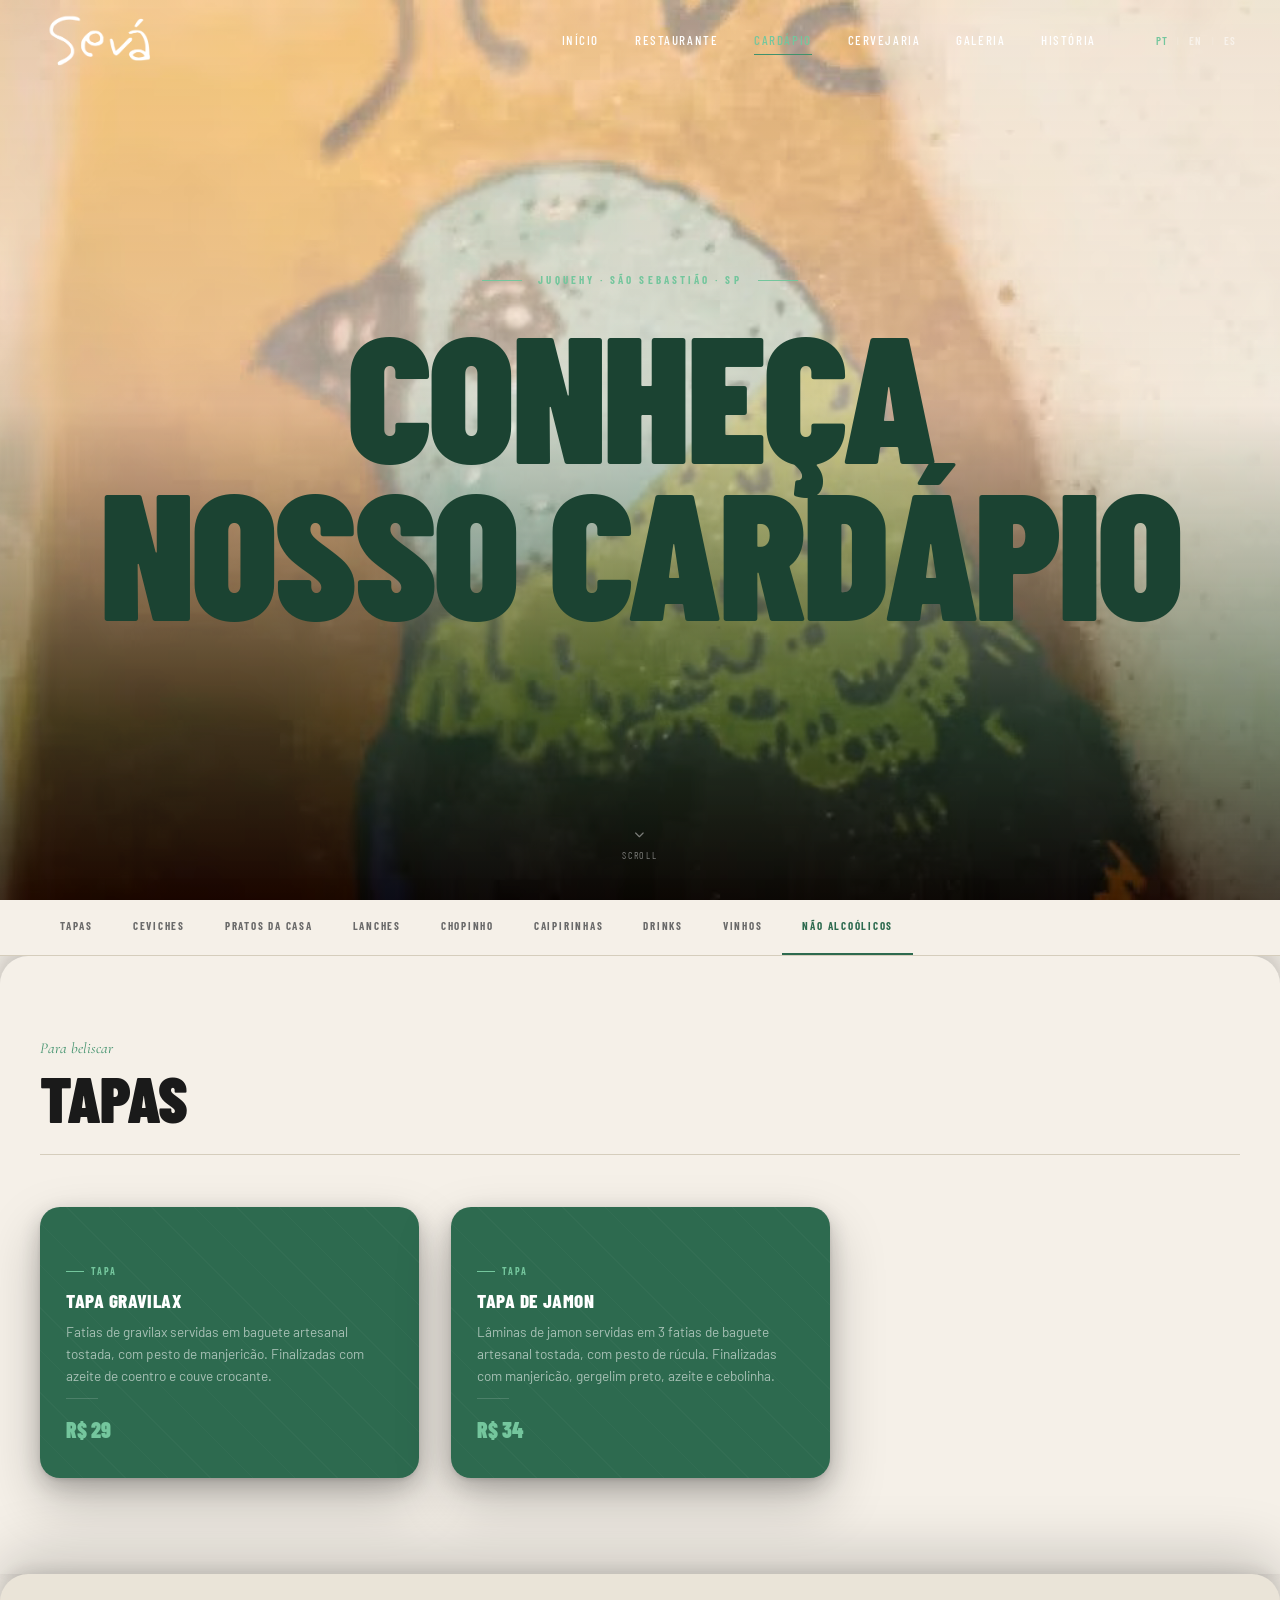
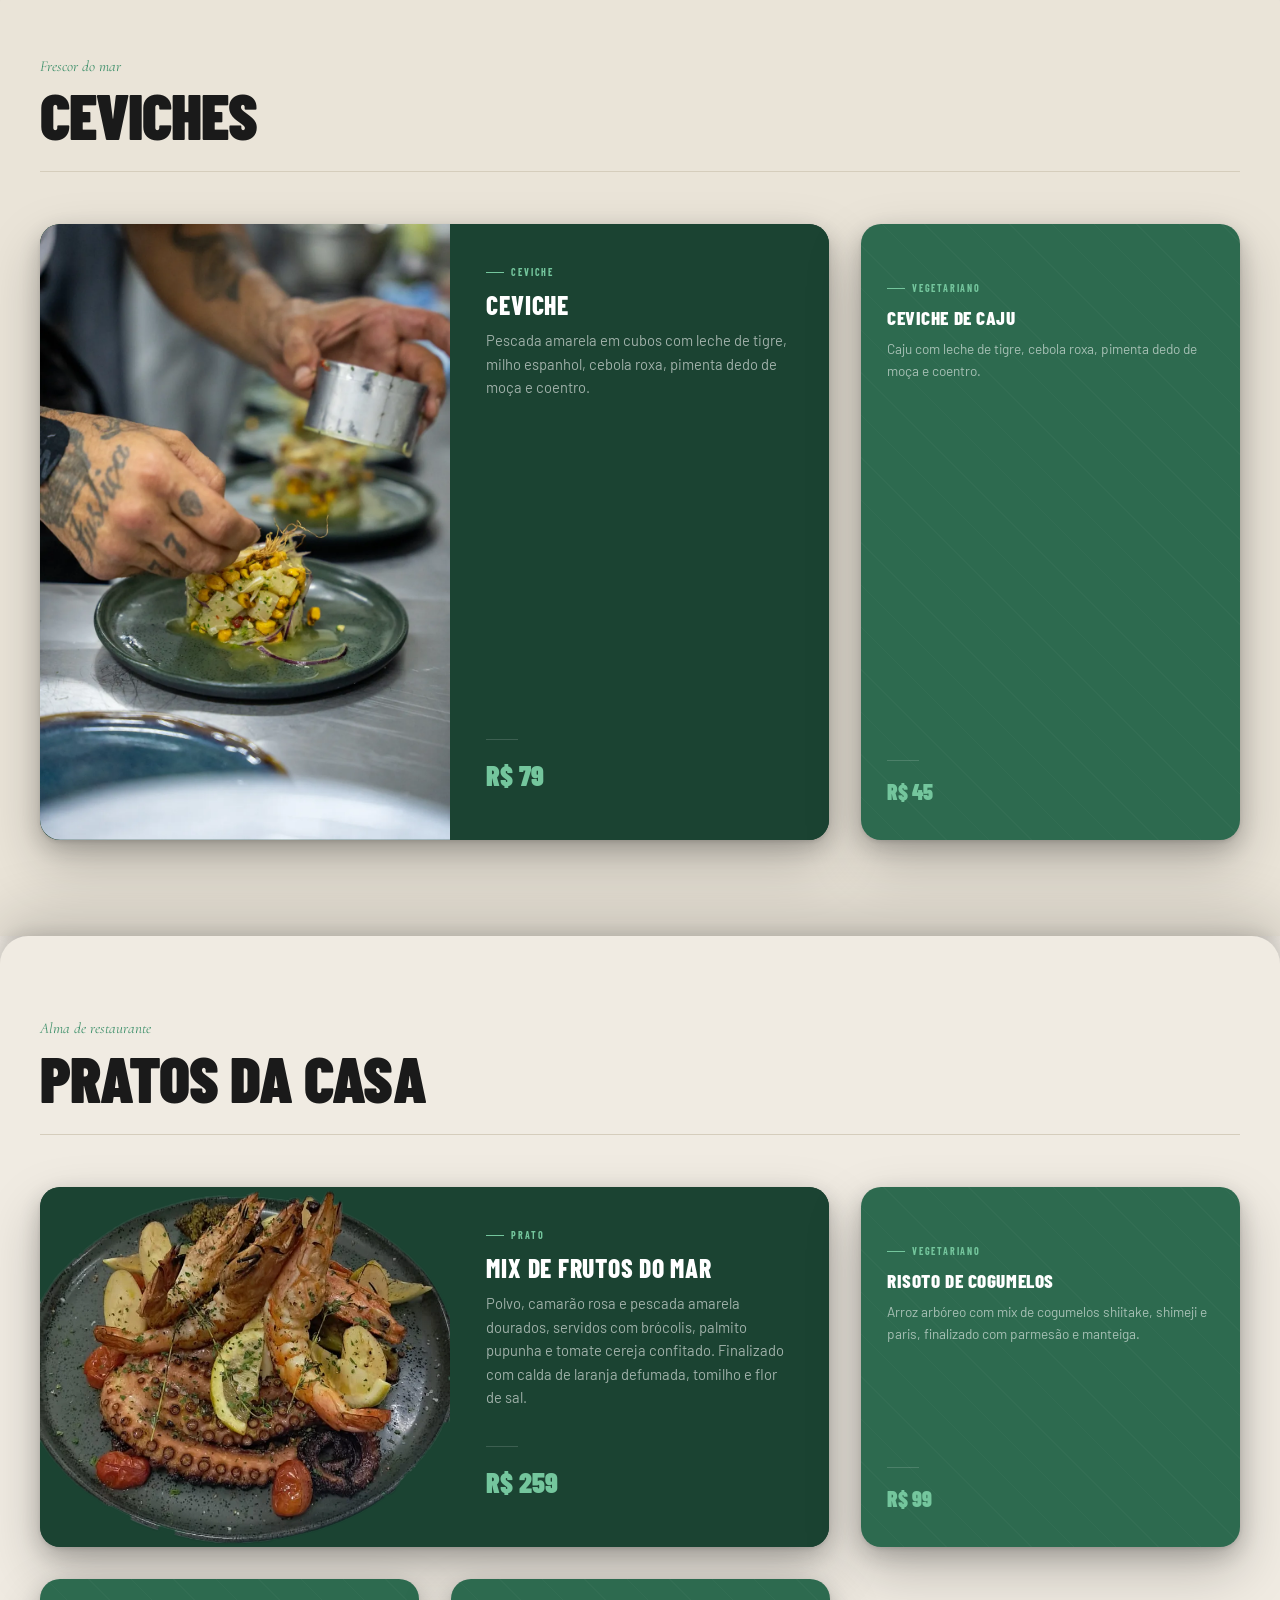
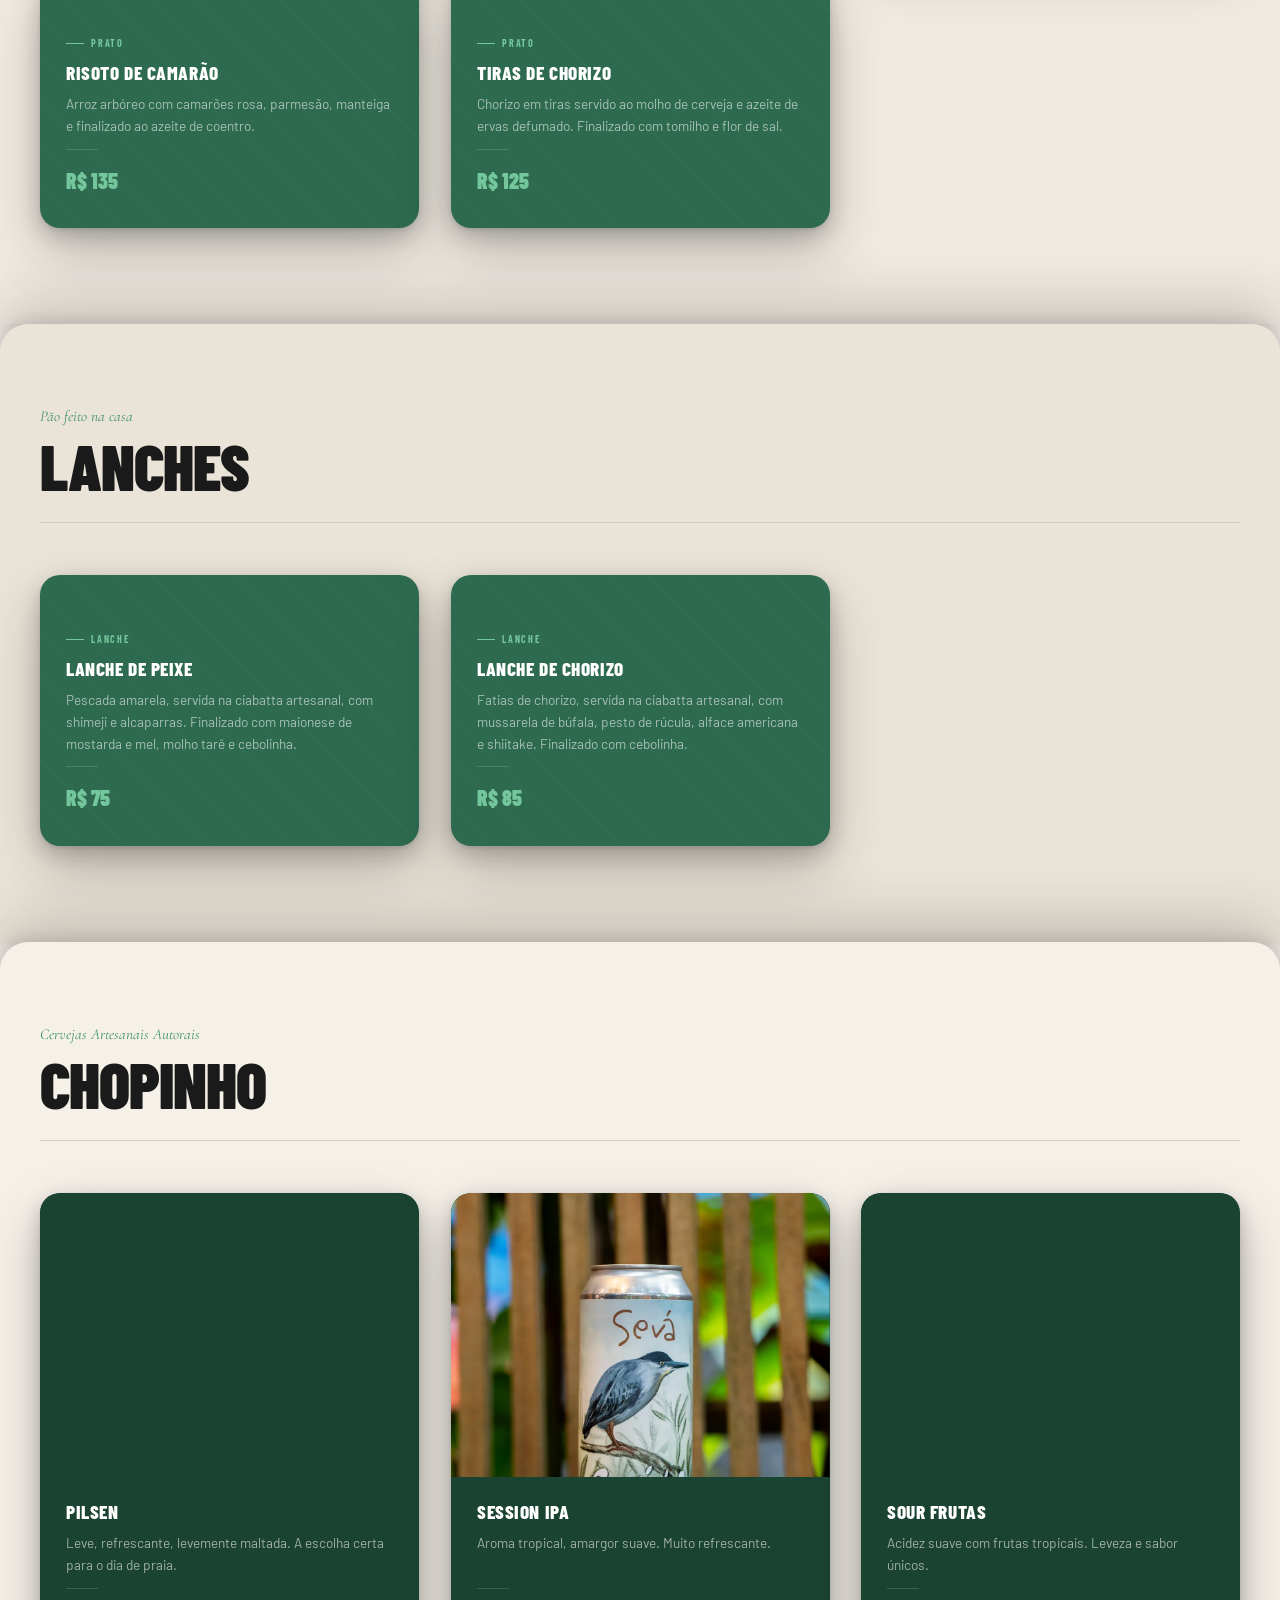
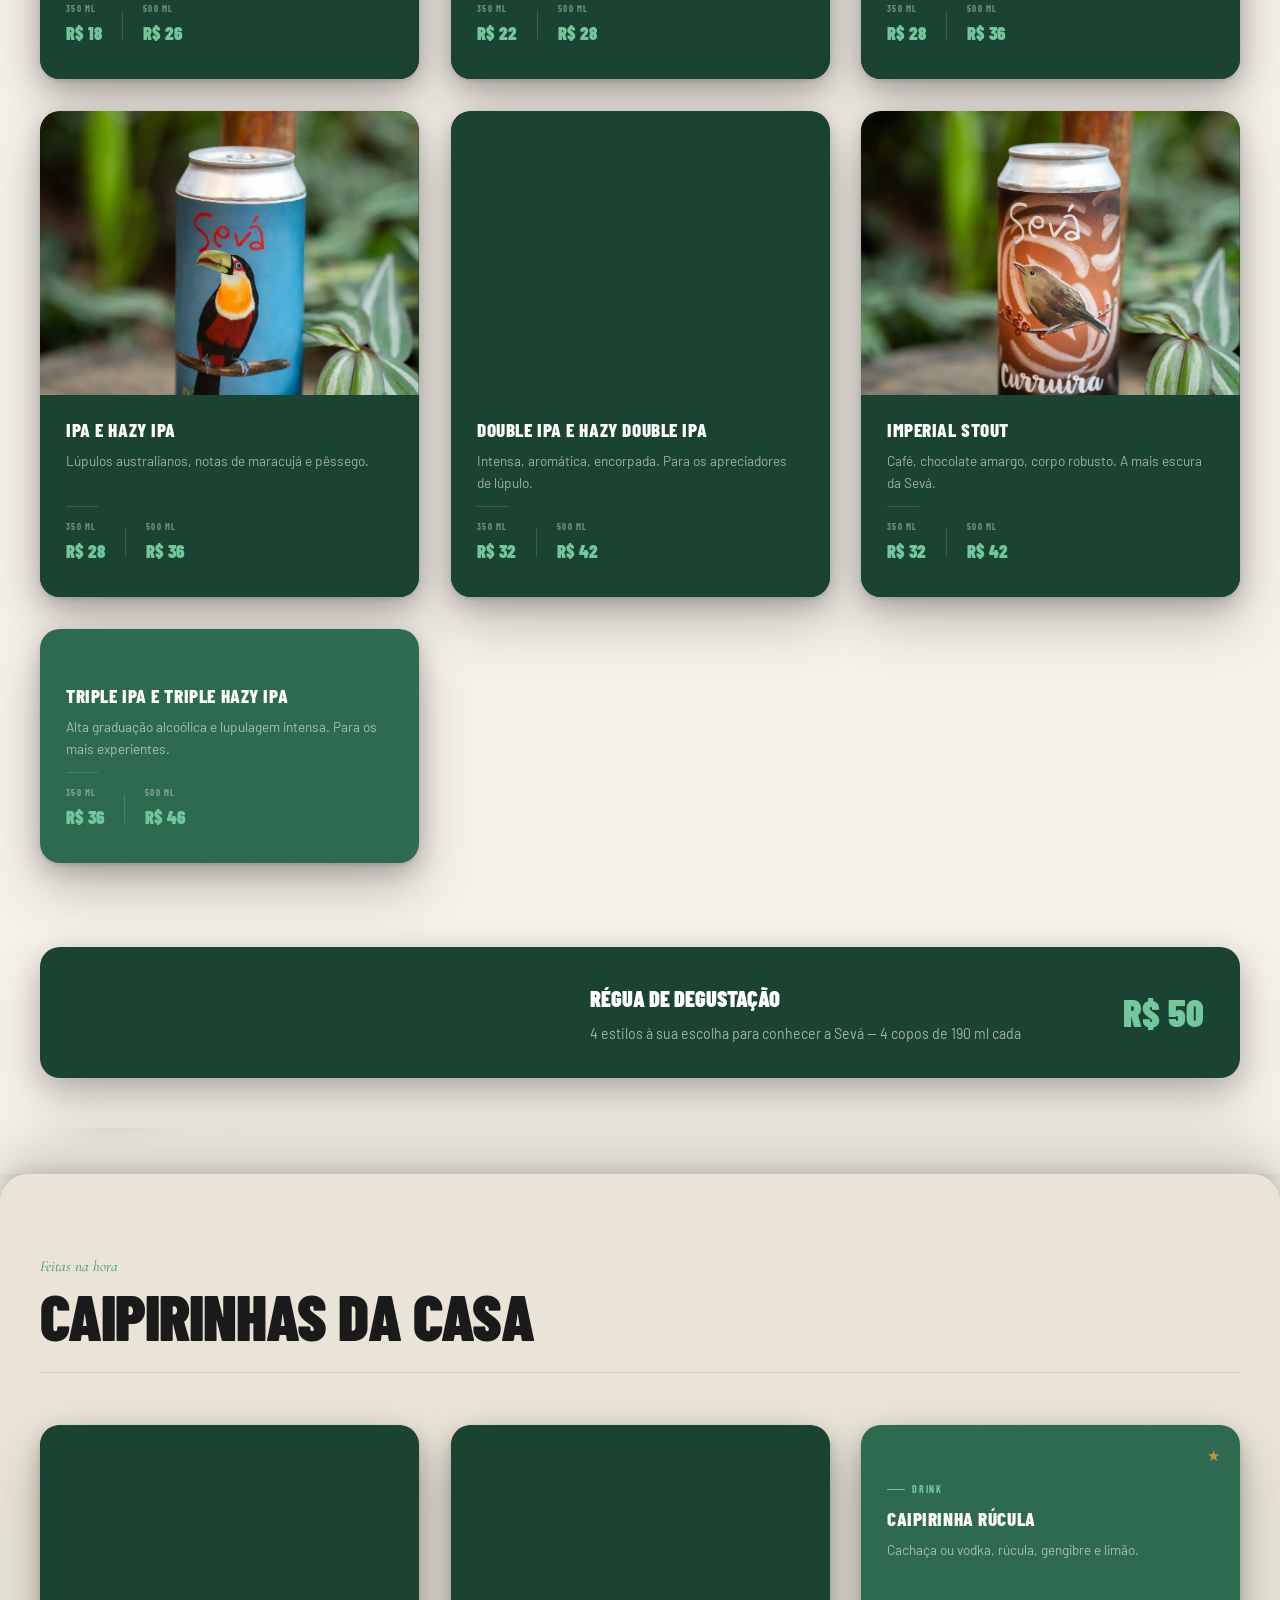
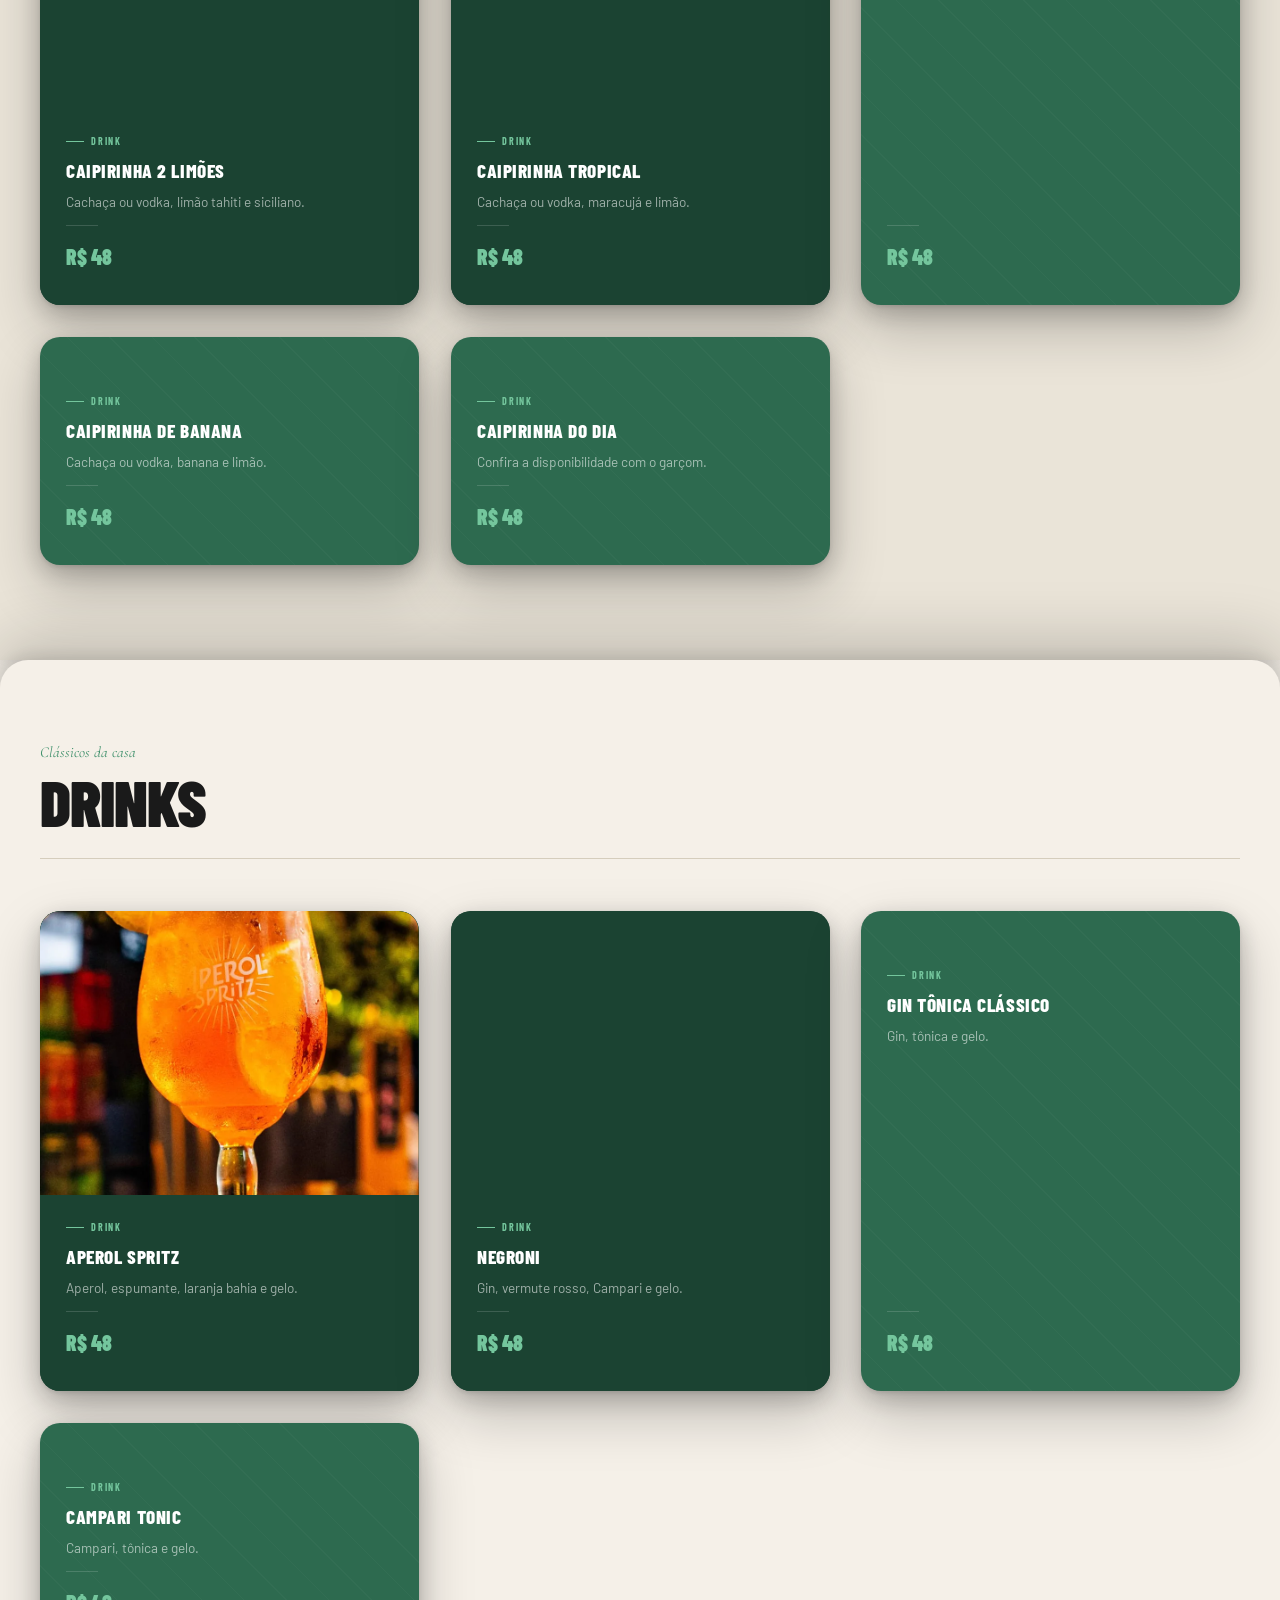
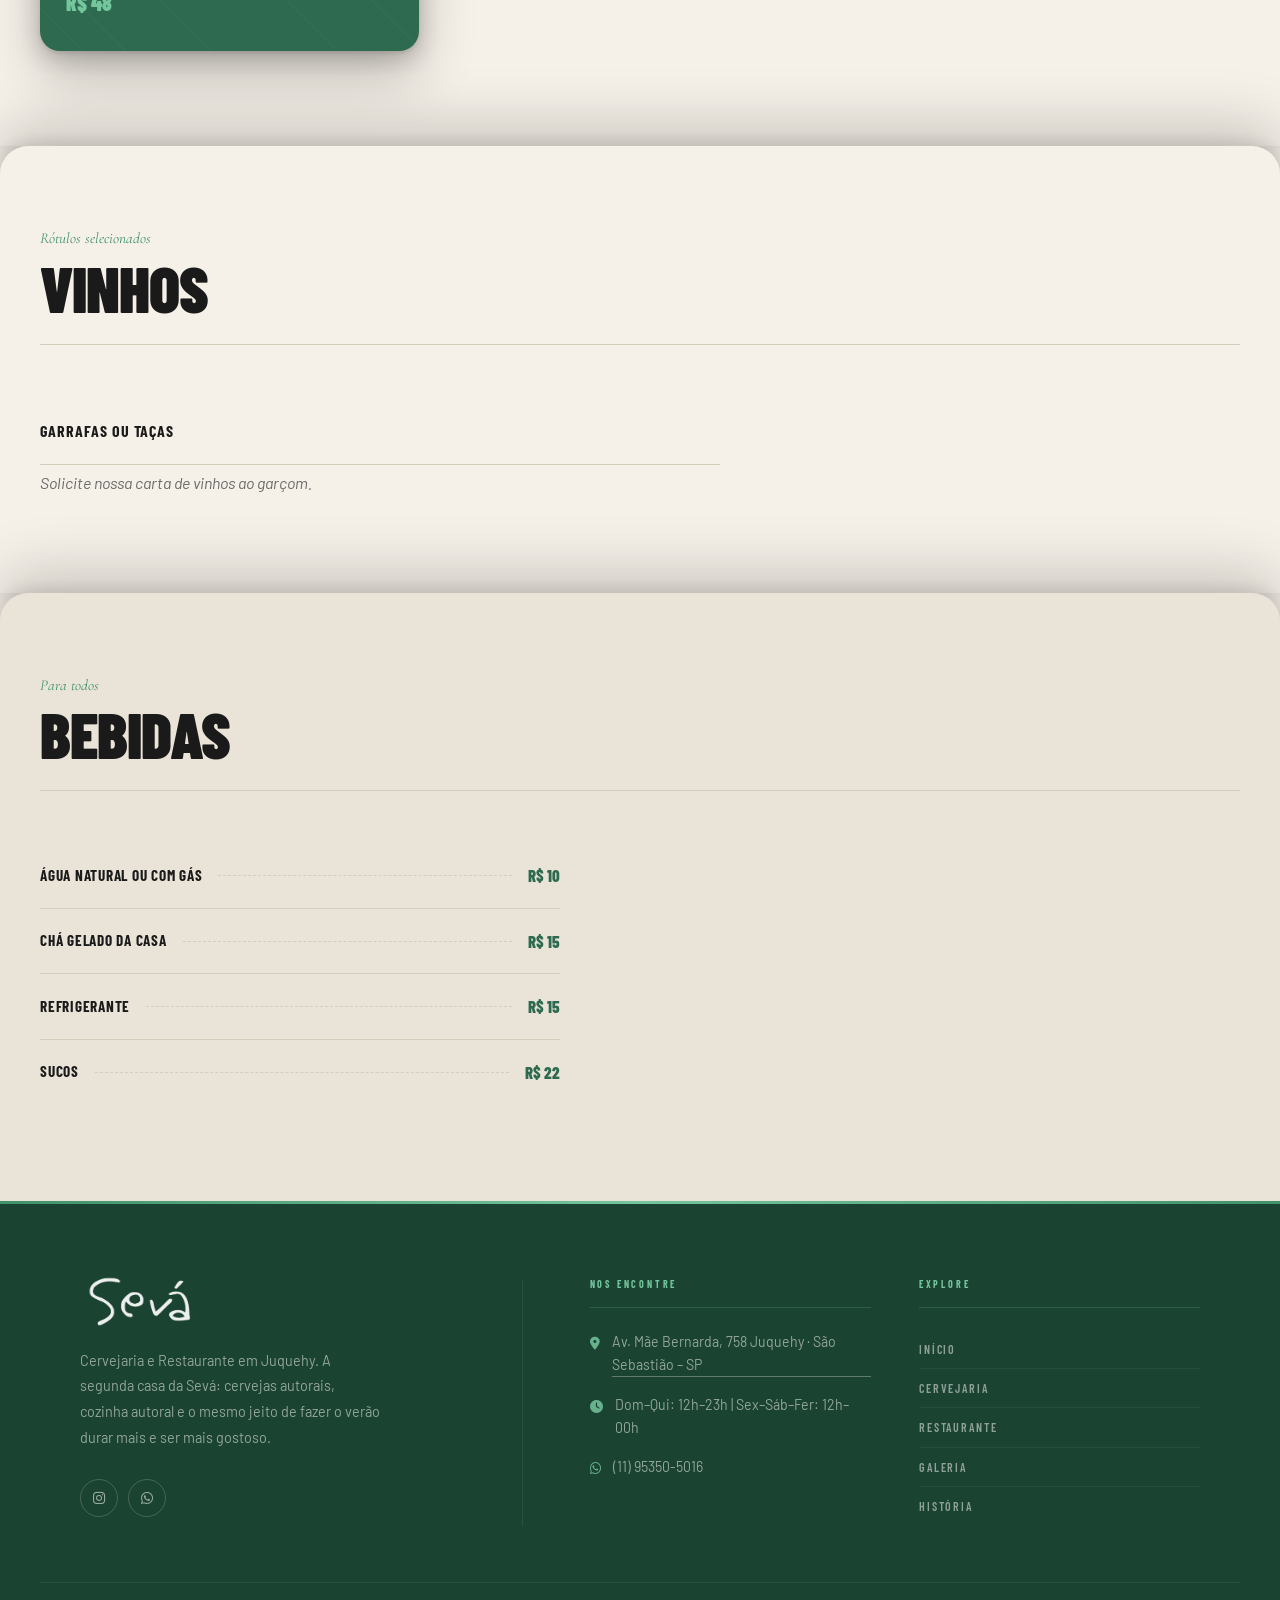
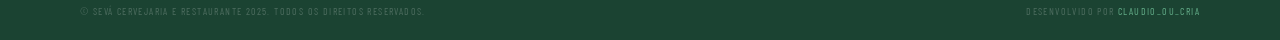
==== commit 0c0b5f06: "Pilsen volta à imagem anterior" ====
--- a/cardapio.html
+++ b/cardapio.html
@@ -826,7 +826,7 @@
 
             <div class="menu-card">
               <div class="menu-card-img img-cover">
-                <img src="images/cervejas/can_chupim.webp" alt="Pilsen" loading="lazy" decoding="async" width="1100" height="826">
+                <img src="images/cervejas/basilon_pilsen.webp" alt="Pilsen" loading="lazy" decoding="async" width="1600" height="1503">
               </div>
               <div class="menu-card-body">
                 <div class="card-name" data-i18n="cardapio.pilsen.name">Pilsen</div>
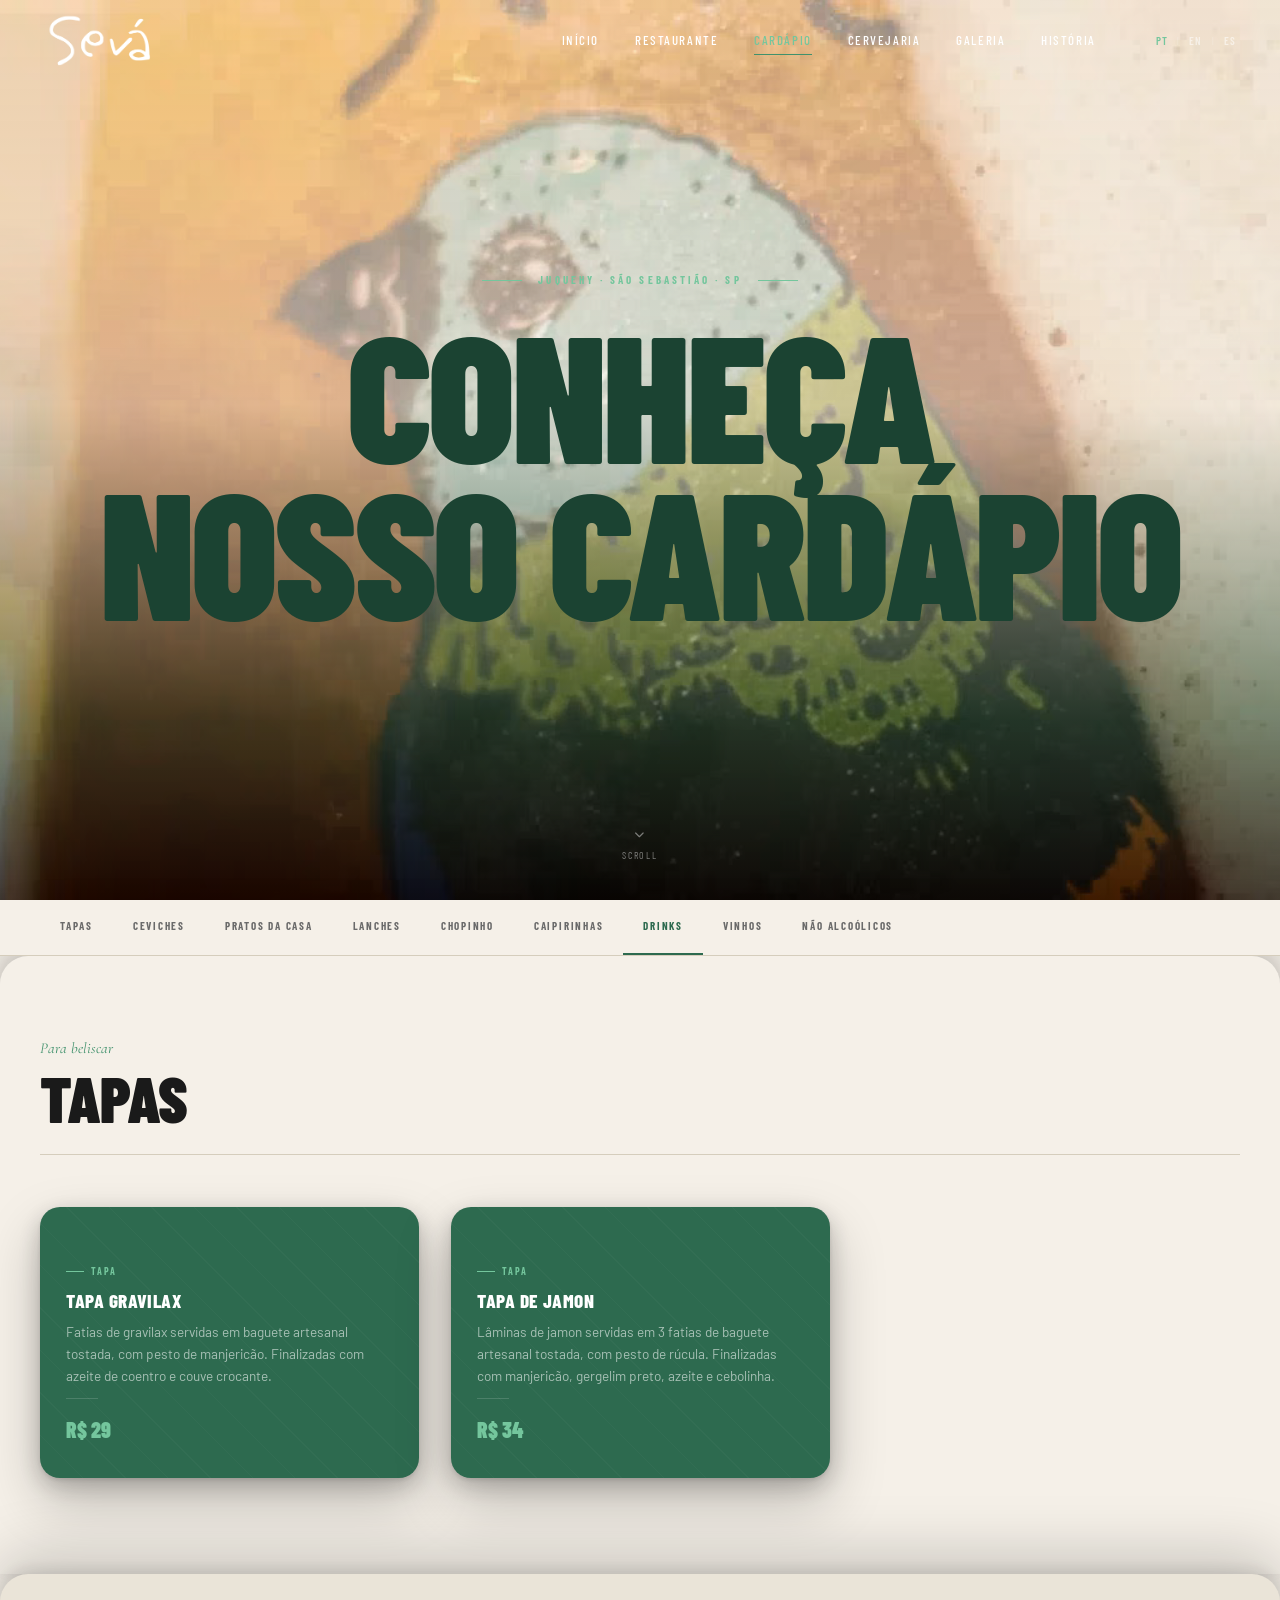
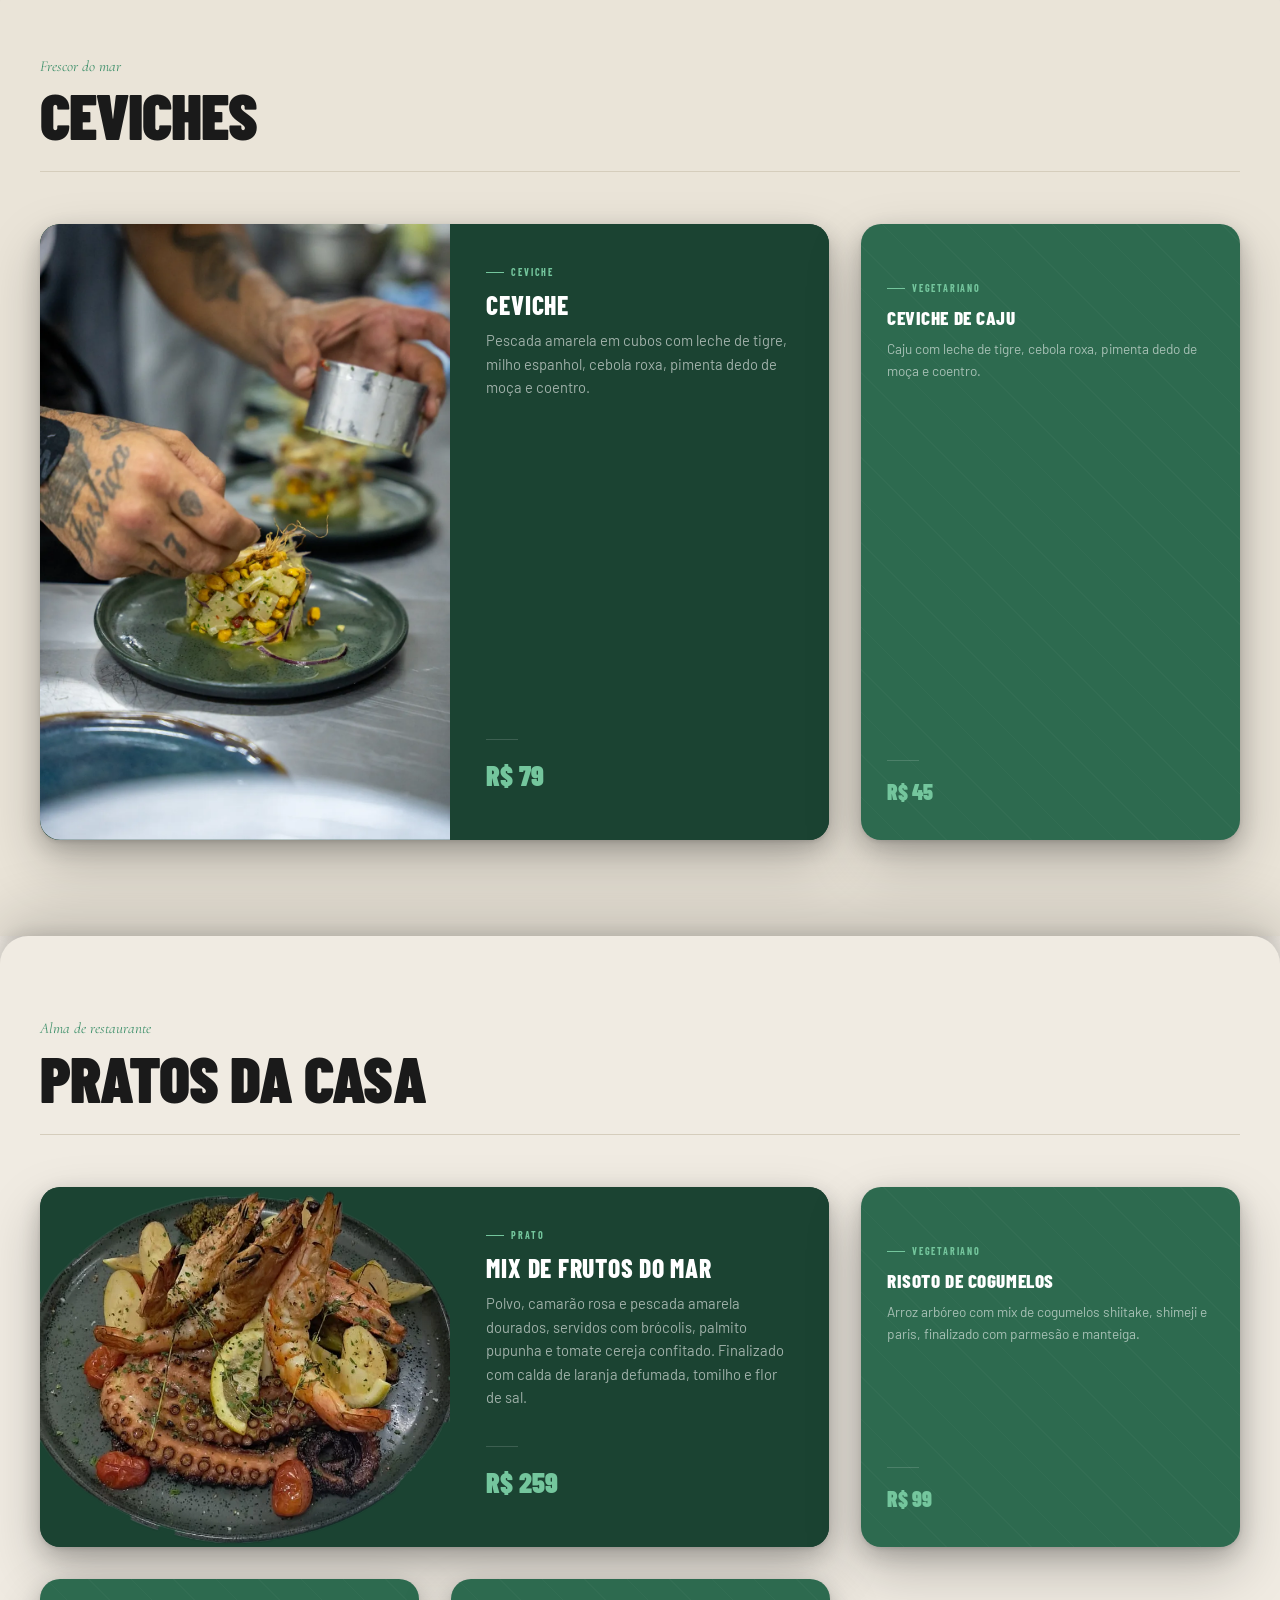
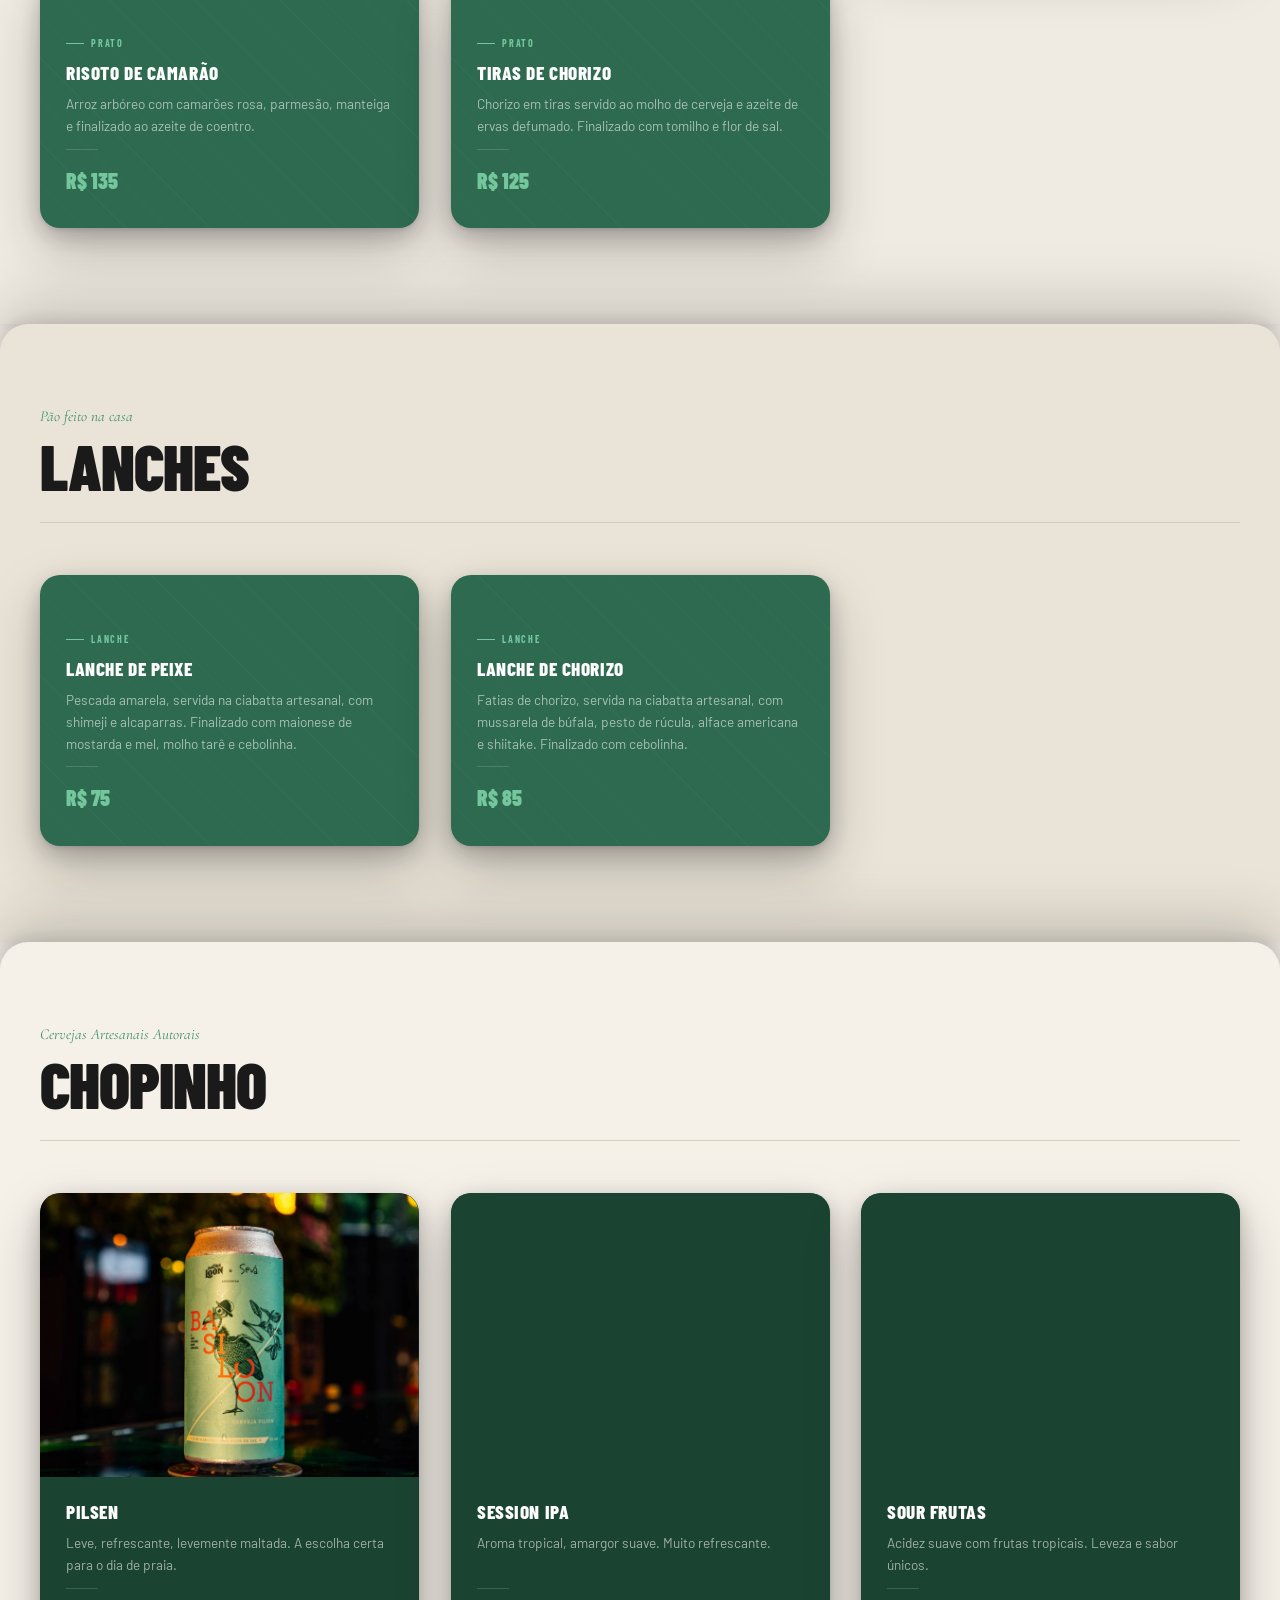
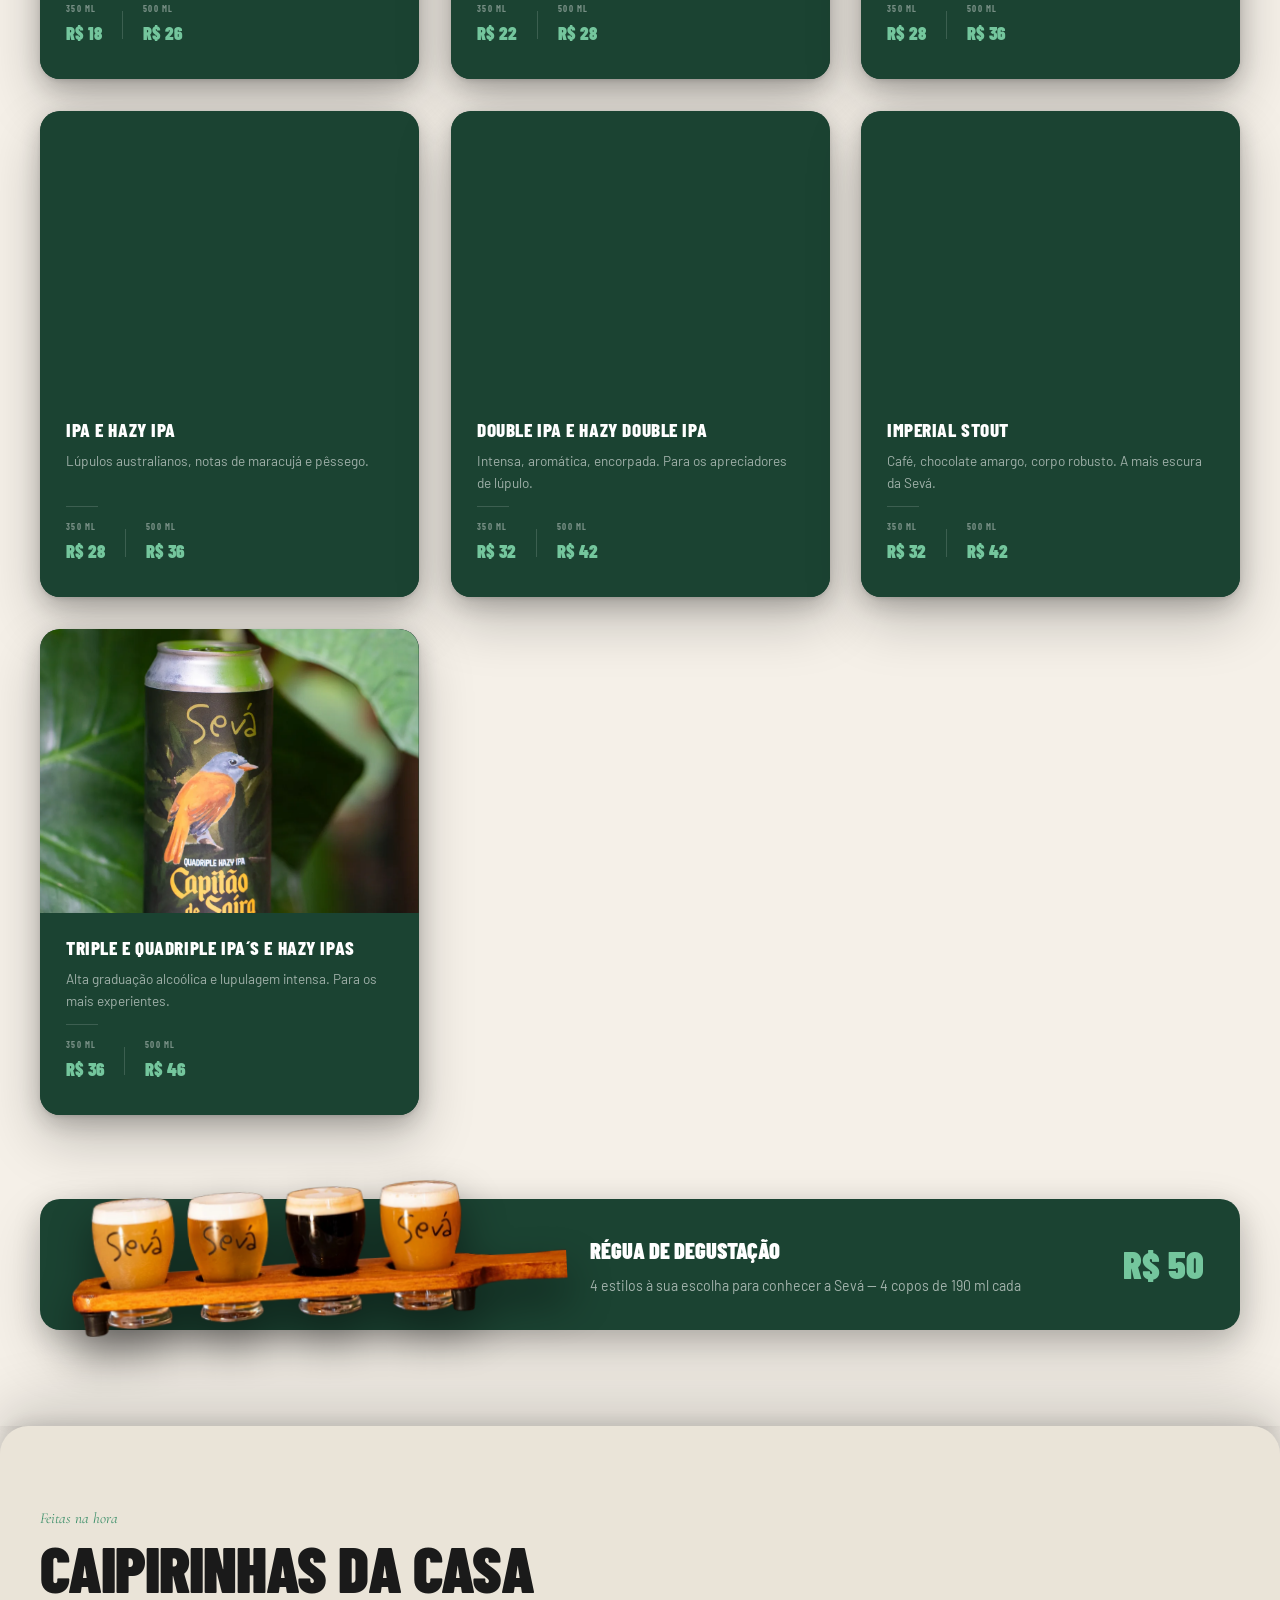
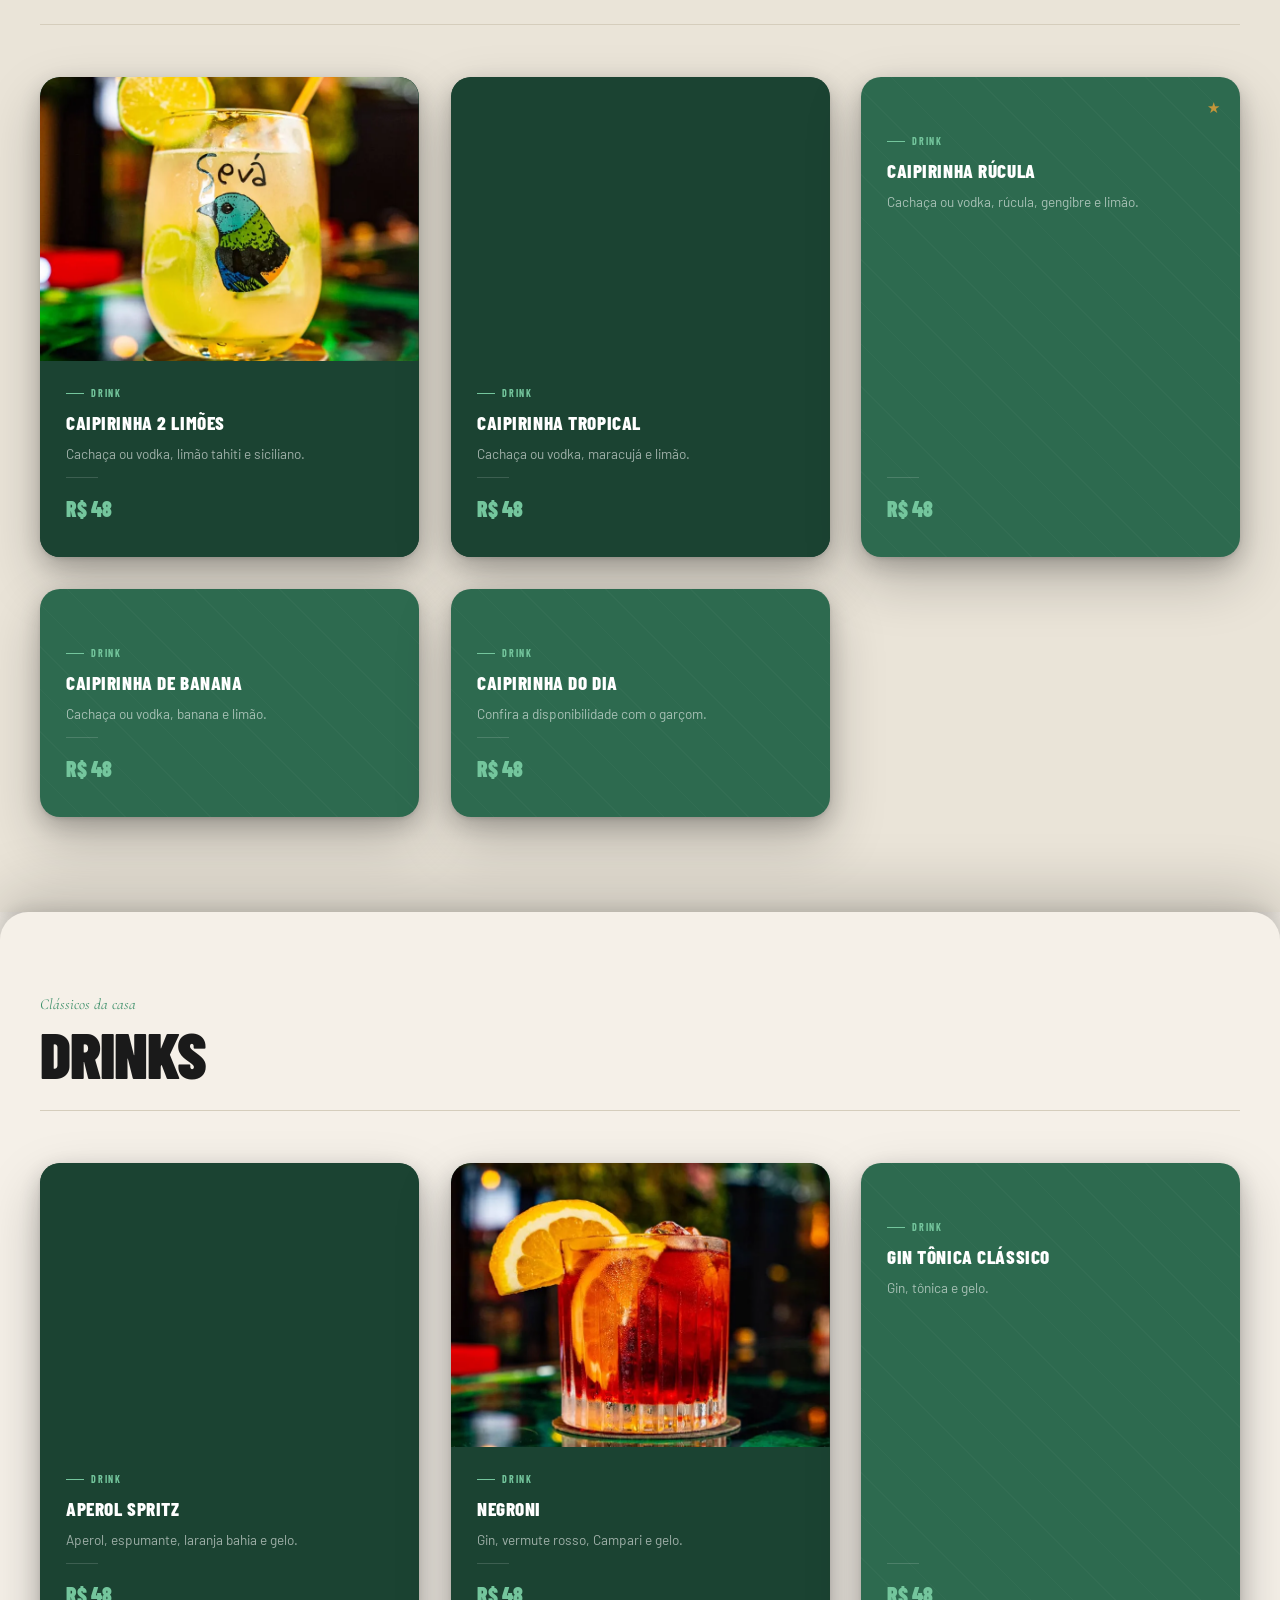
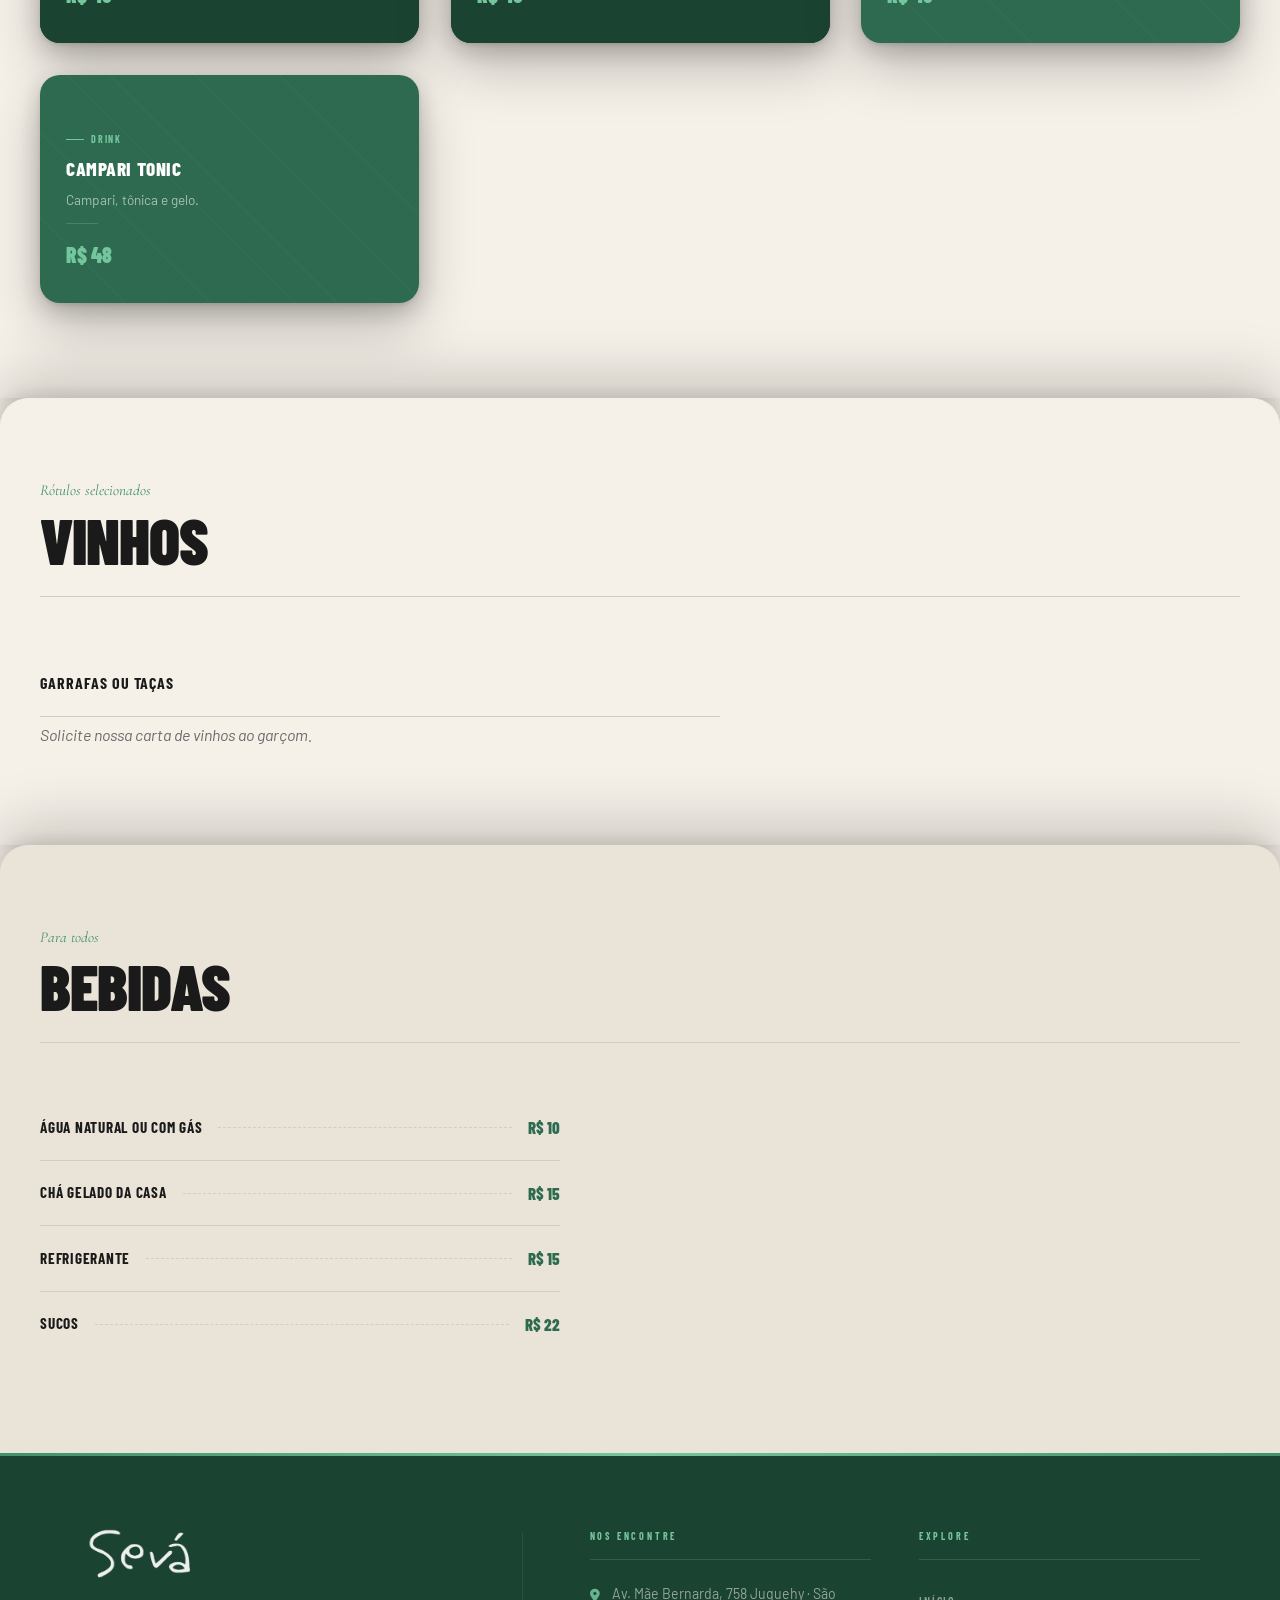
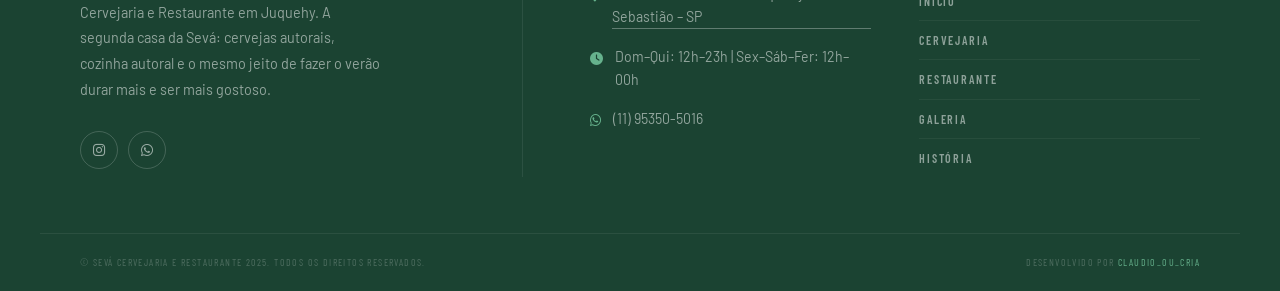
==== commit 07988453: "Triple e Quadriple IPAs com foto da Capitão de Saíra" ====
--- a/cardapio.html
+++ b/cardapio.html
@@ -920,9 +920,12 @@
               </div>
             </div>
 
-            <div class="menu-card card-noimg">
-              <div class="menu-card-body">
-                <div class="card-name" data-i18n="cardapio.triple_ipa.name">Triple IPA e Triple Hazy IPA</div>
+            <div class="menu-card">
+              <div class="menu-card-img img-cover">
+                <img src="images/cervejas/can_quadriple_hazy.webp" alt="Triple e Quadriple IPA" loading="lazy" decoding="async" width="1100" height="1360">
+              </div>
+              <div class="menu-card-body">
+                <div class="card-name" data-i18n="cardapio.triple_ipa.name">Triple e Quadriple IPA´s e Hazy IPAs</div>
                 <div class="card-desc" data-i18n="cardapio.triple_ipa.desc">Alta graduação alcoólica e lupulagem intensa. Para os mais experientes.</div>
                 <div class="card-sep"></div>
                 <div class="card-price-row">
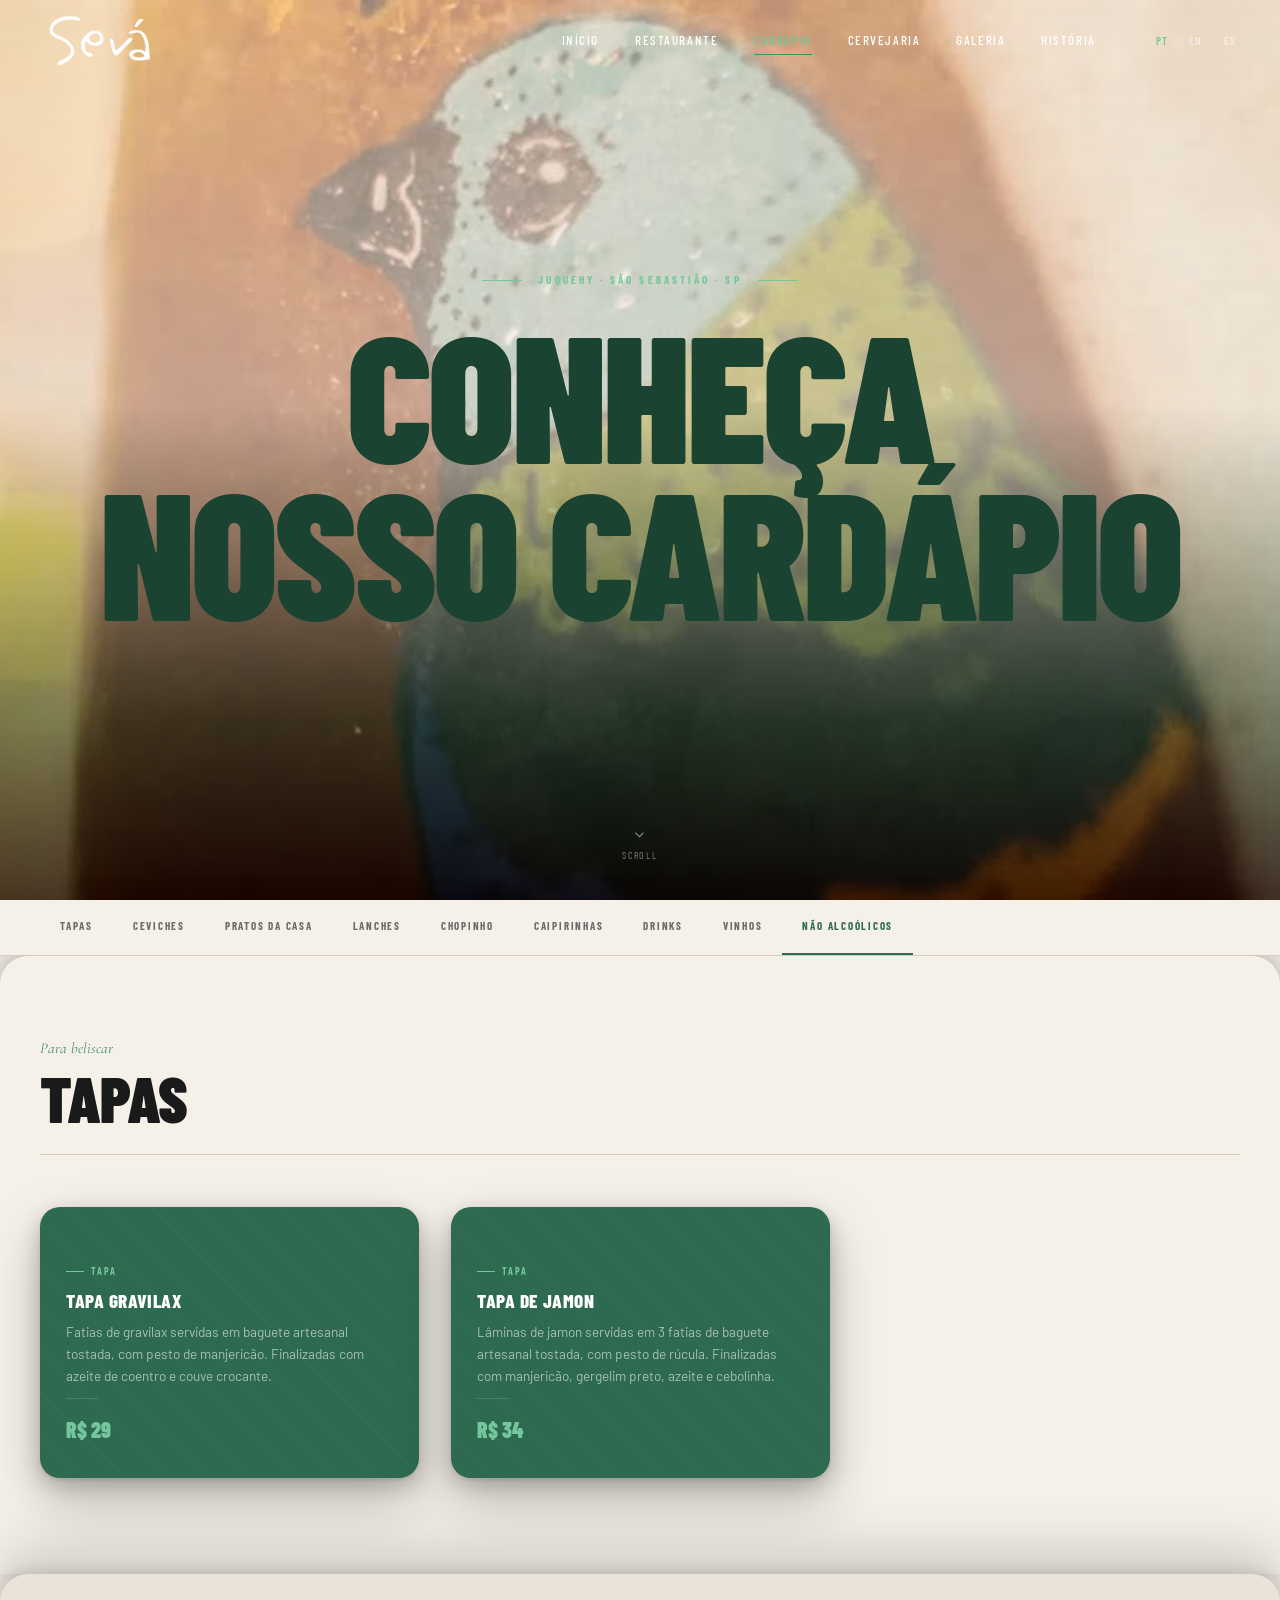
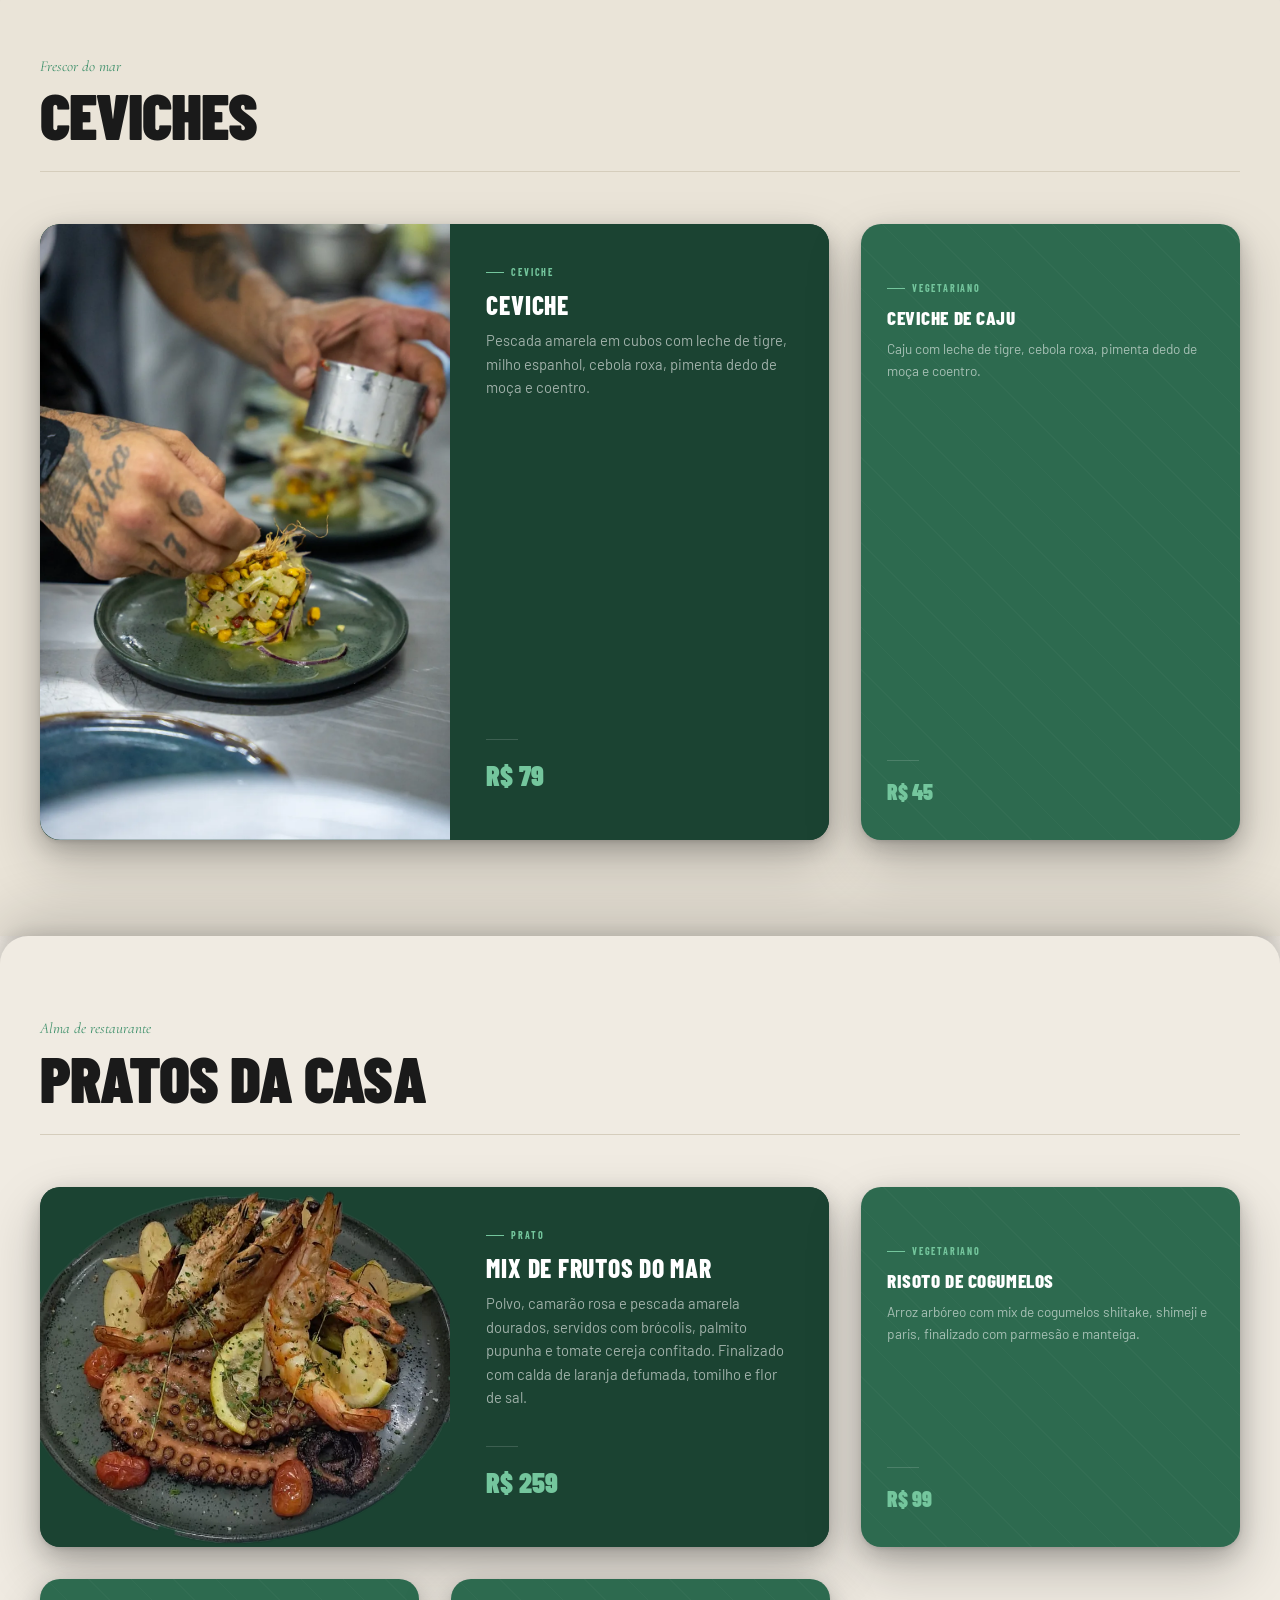
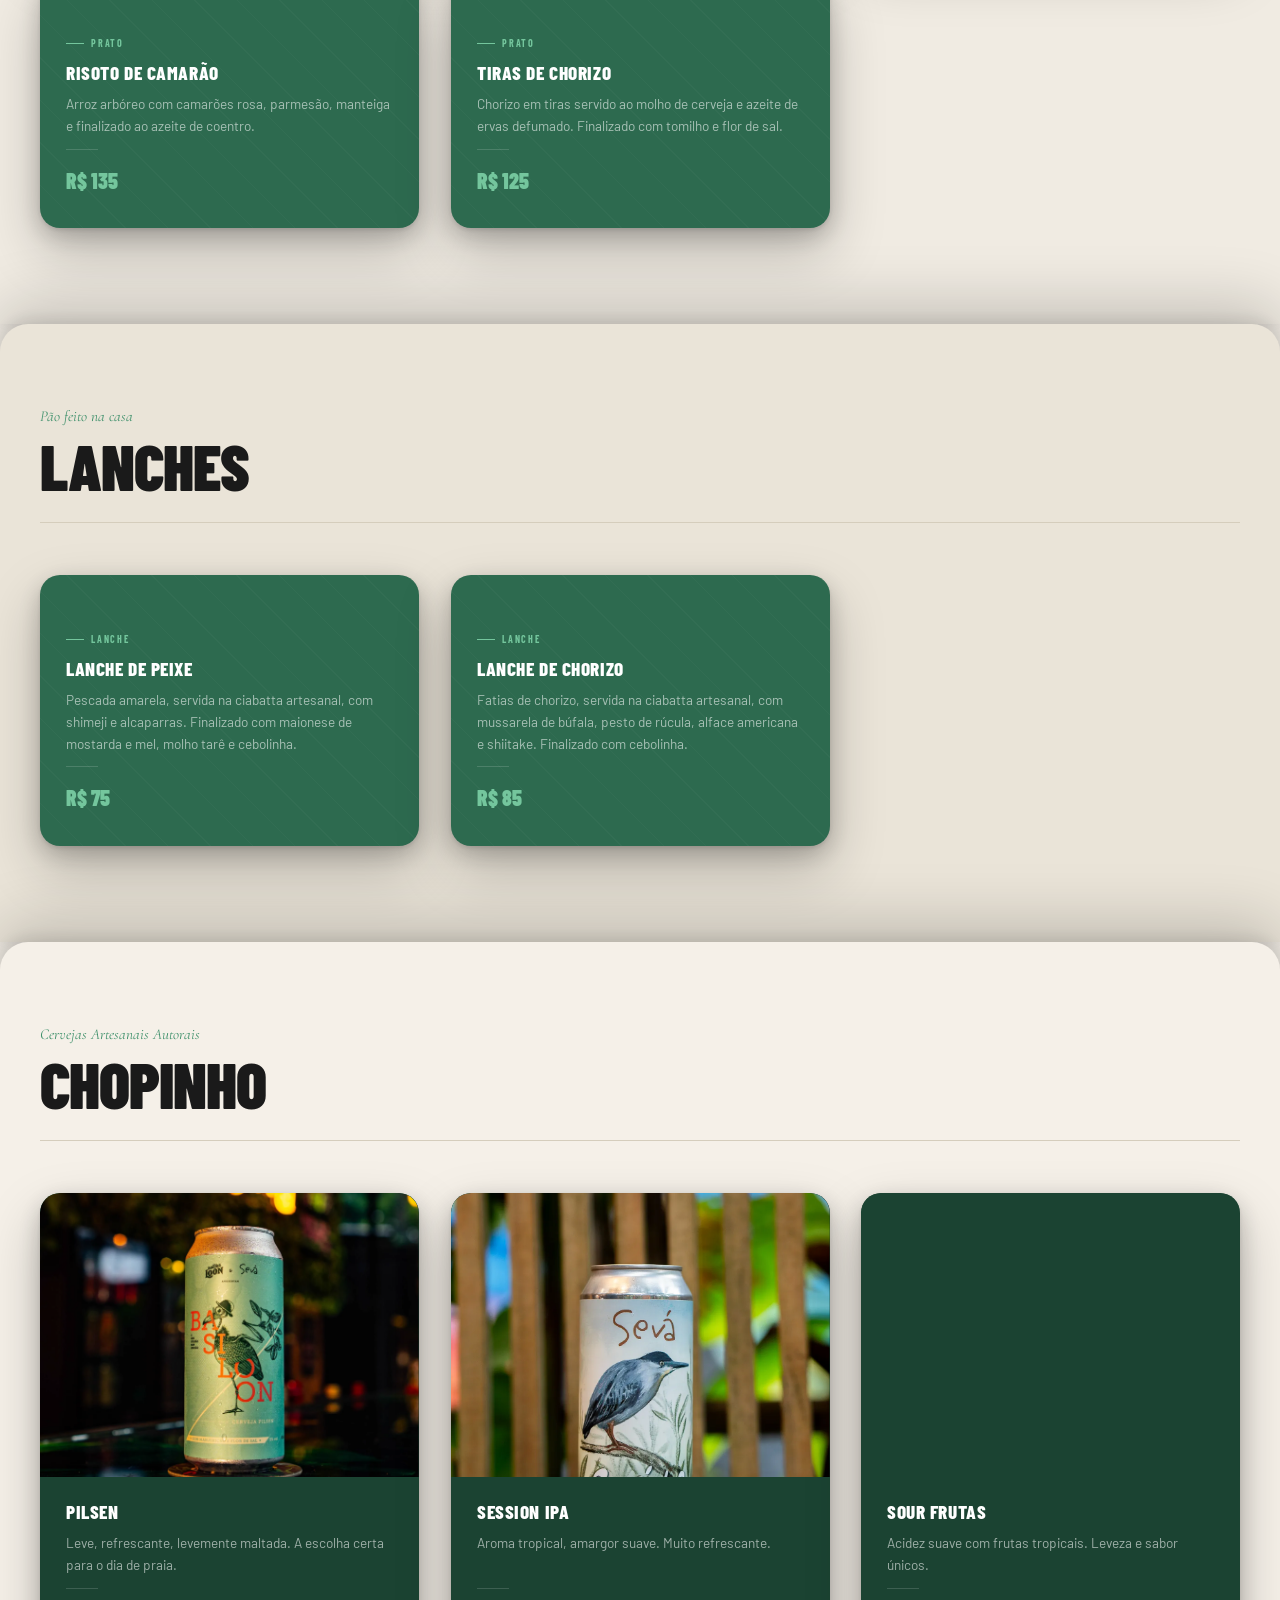
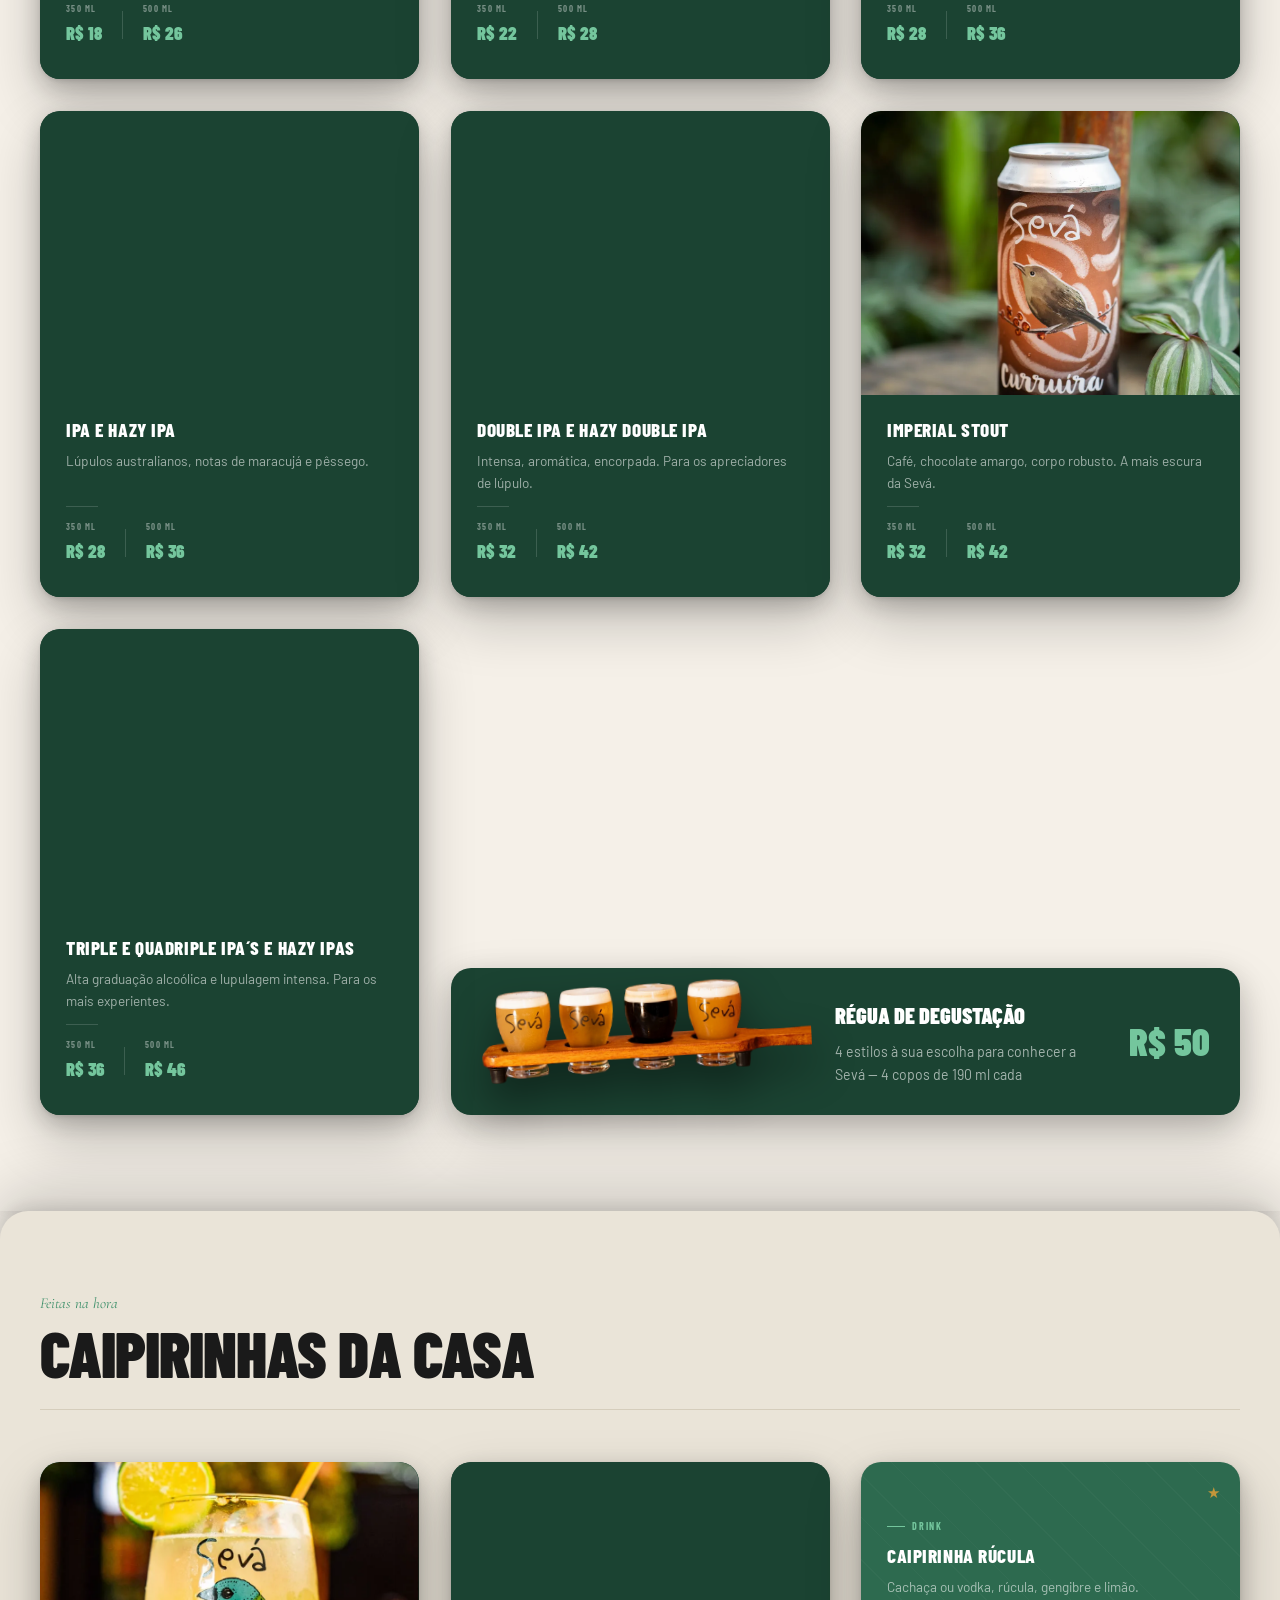
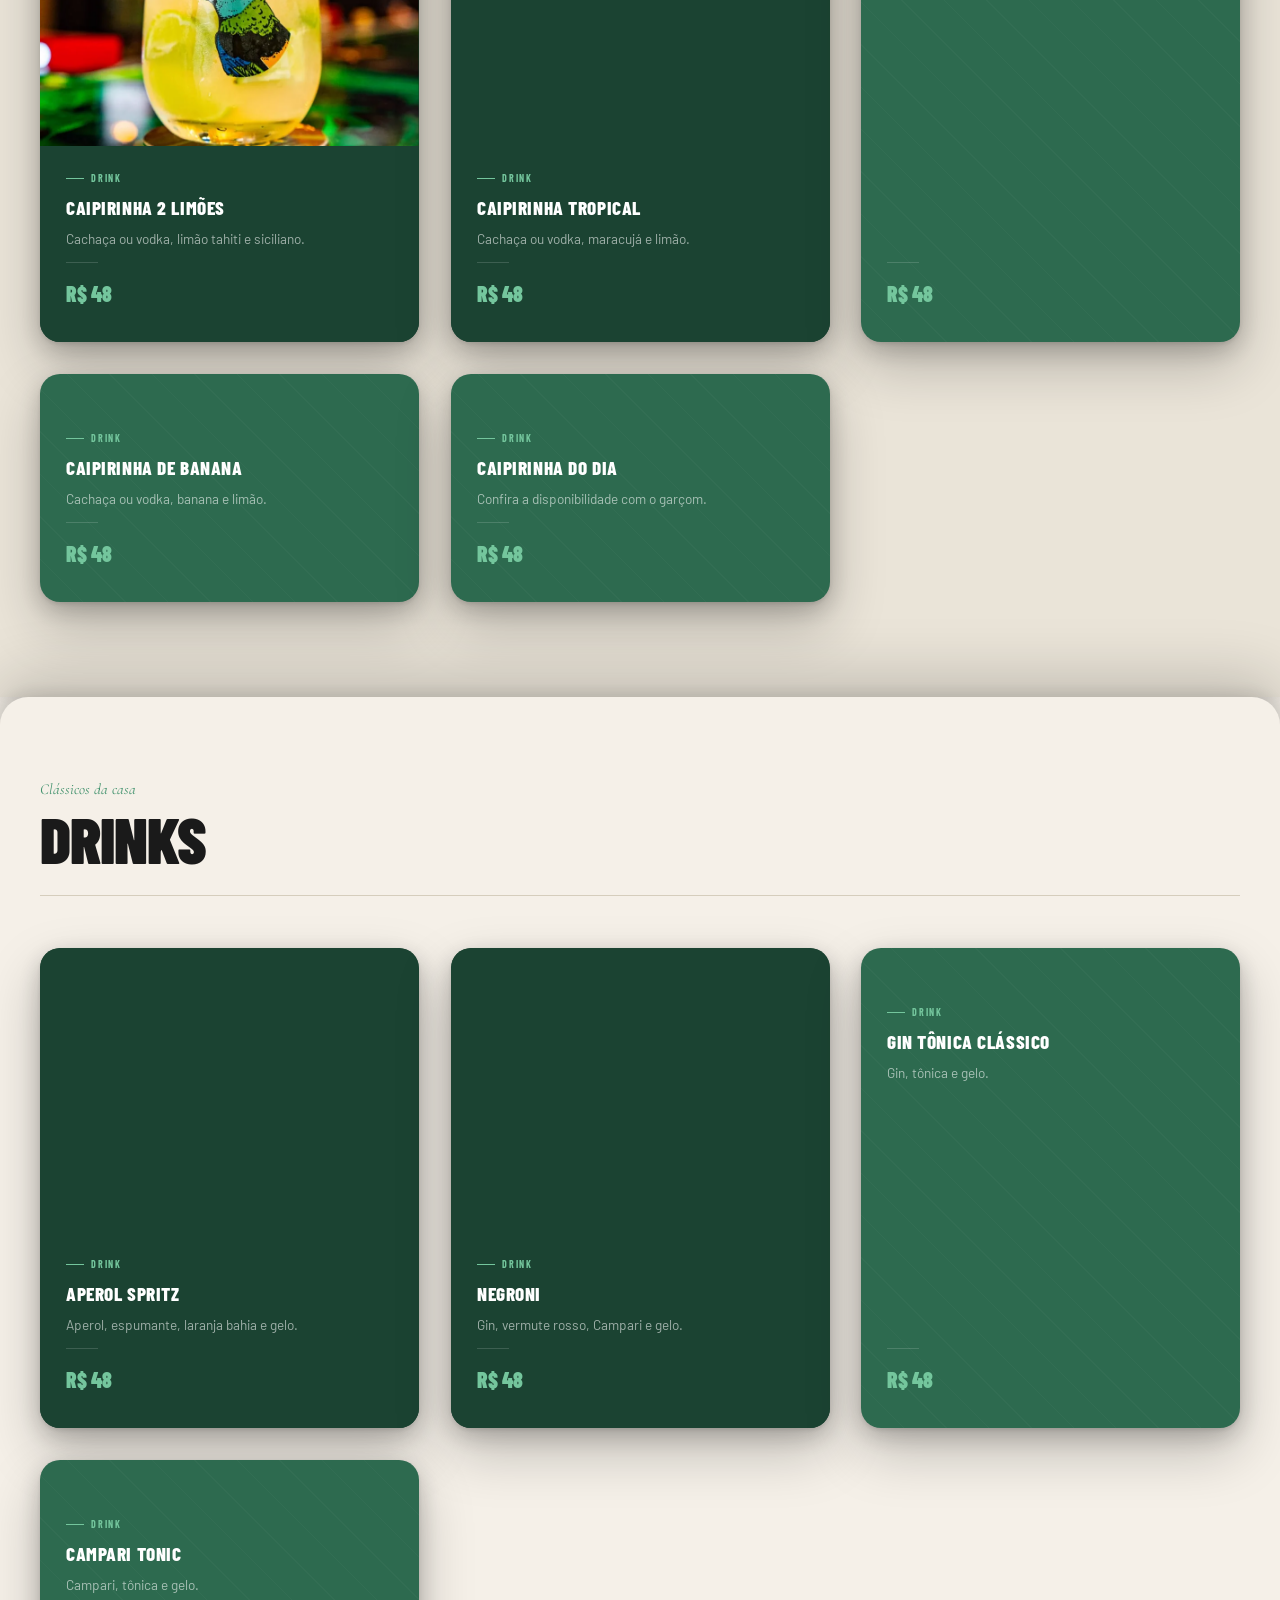
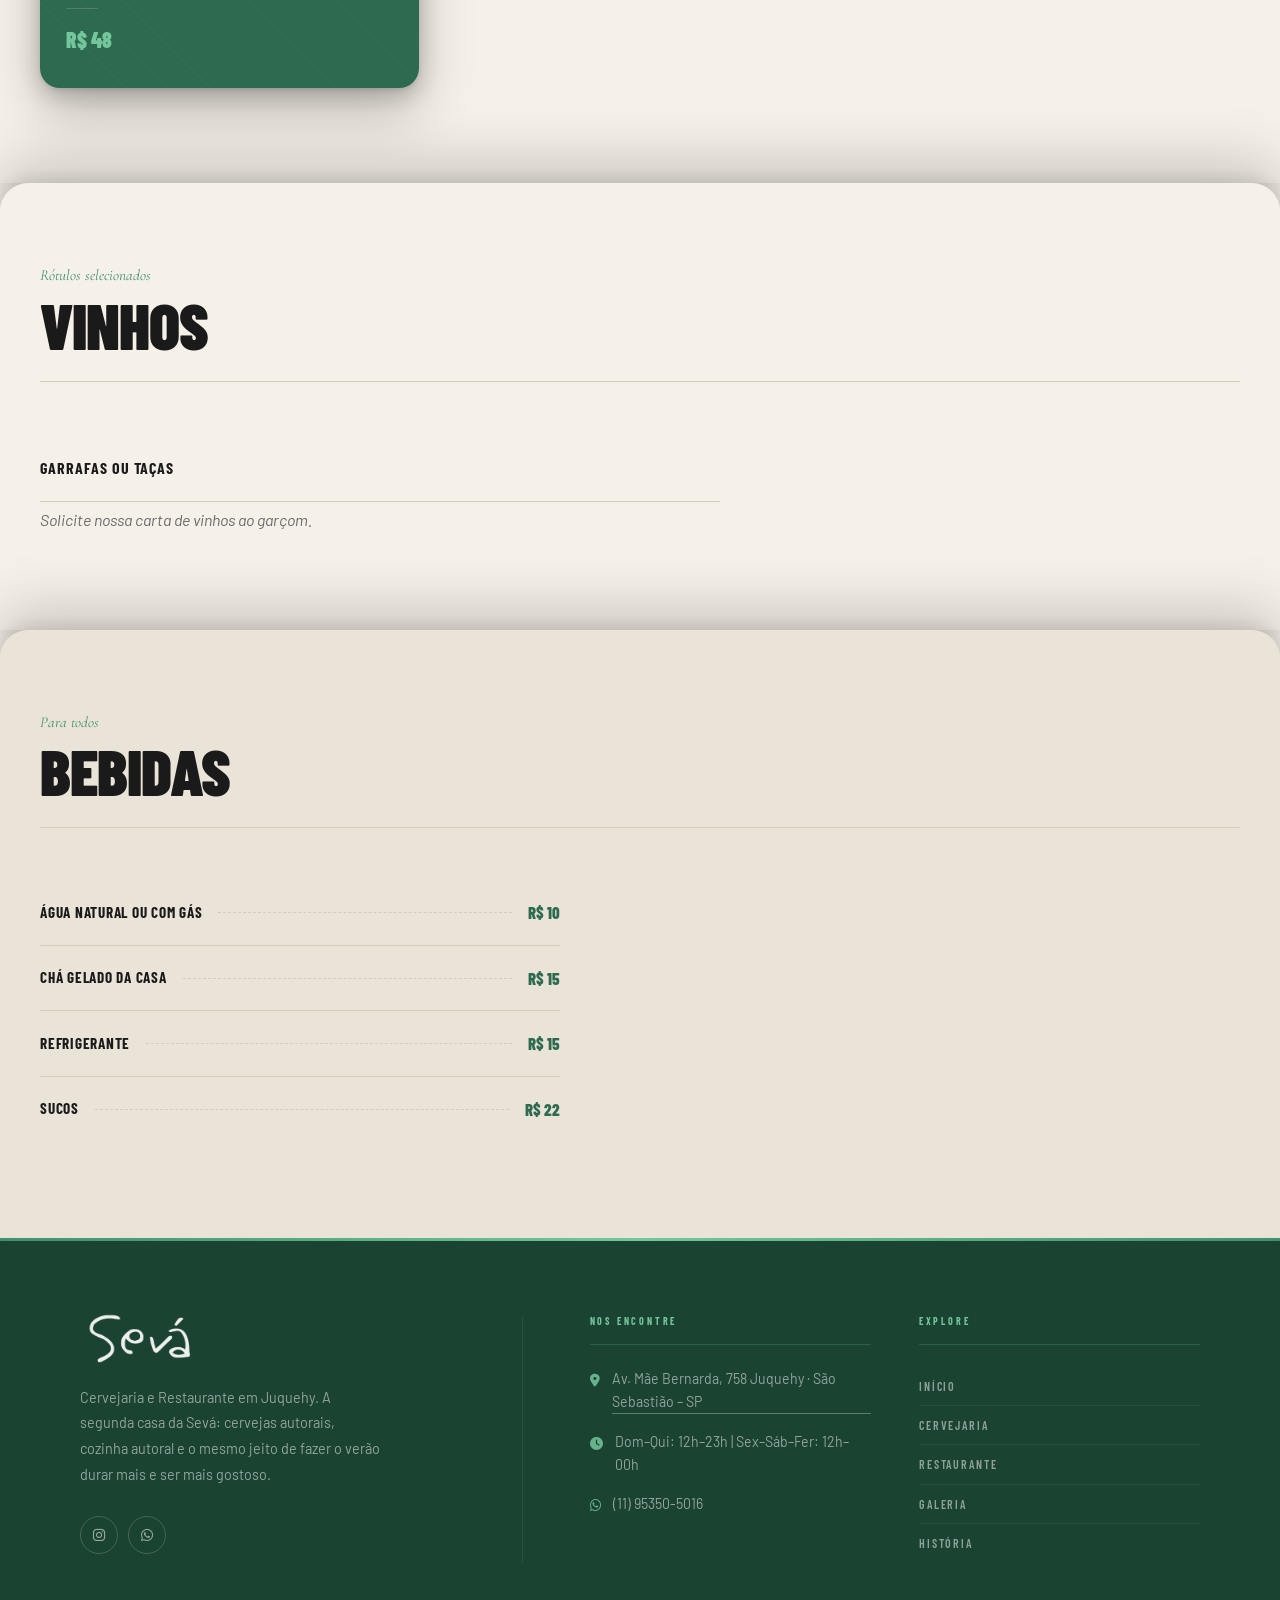
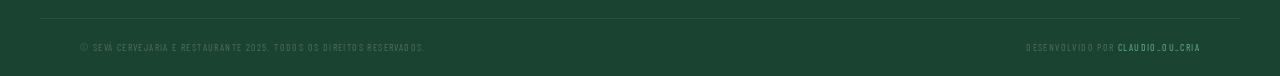
==== commit d6b8c43e: "Régua ao lado das cervejas" ====
--- a/cardapio.html
+++ b/cardapio.html
@@ -510,6 +510,12 @@
     .regua-img img { width: 100%; height: auto; filter: drop-shadow(0 22px 22px rgba(0,0,0,.45)); transform: rotate(-3deg); transition: transform .5s cubic-bezier(.22,.61,.36,1); }
     .regua-card:hover .regua-img img { transform: rotate(0deg) scale(1.05); }
     .regua-info { flex: 1; }
+
+    /* régua dentro da grade de cervejas: ocupa o espaço restante da última linha */
+    .cards-grid > .regua-card { grid-column: span 2; align-self: end; margin-top: 64px; flex-wrap: wrap; justify-content: center; padding: 28px 30px; }
+    .cards-grid > .regua-card .regua-img { flex: 1 1 260px; max-width: 460px; margin: -56px auto -30px; }
+    .cards-grid > .regua-card .regua-info { flex: 1 1 200px; }
+    @media (max-width: 768px) { .cards-grid > .regua-card { margin-top: 90px; flex-direction: column; } .cards-grid > .regua-card .regua-img { flex: none; width: min(82%, 340px); margin: -76px auto 0; } .cards-grid > .regua-card .regua-info { flex: none; } }
     @media (max-width: 768px) {
       .regua-card { margin-top: 90px; }
       .regua-img { flex: none; width: min(82%, 340px); margin: -76px auto 0; }
@@ -936,16 +942,14 @@
               </div>
             </div>
 
-          </div>
-
-          <!-- régua de degustação -->
-          <div class="regua-card">
-            <div class="regua-img"><img src="images/regua.webp" alt="Régua de degustação Sevá: 4 copos de 190 ml" loading="lazy" decoding="async" width="1000" height="281"></div>
-            <div class="regua-info">
-              <h3 data-i18n="cardapio.chopinho.regua.title">Régua de Degustação</h3>
-              <p data-i18n="cardapio.chopinho.regua.desc">4 estilos à sua escolha para conhecer a Sevá — 4 copos de 190 ml cada</p>
-            </div>
-            <div class="regua-price">R$&nbsp;50</div>
+            <div class="regua-card">
+              <div class="regua-img"><img src="images/regua.webp" alt="Régua de degustação Sevá: 4 copos de 190 ml" loading="lazy" decoding="async" width="1000" height="281"></div>
+              <div class="regua-info">
+                <h3 data-i18n="cardapio.chopinho.regua.title">Régua de Degustação</h3>
+                <p data-i18n="cardapio.chopinho.regua.desc">4 estilos à sua escolha para conhecer a Sevá — 4 copos de 190 ml cada</p>
+              </div>
+              <div class="regua-price">R$&nbsp;50</div>
+            </div>
           </div>
 
         </div>
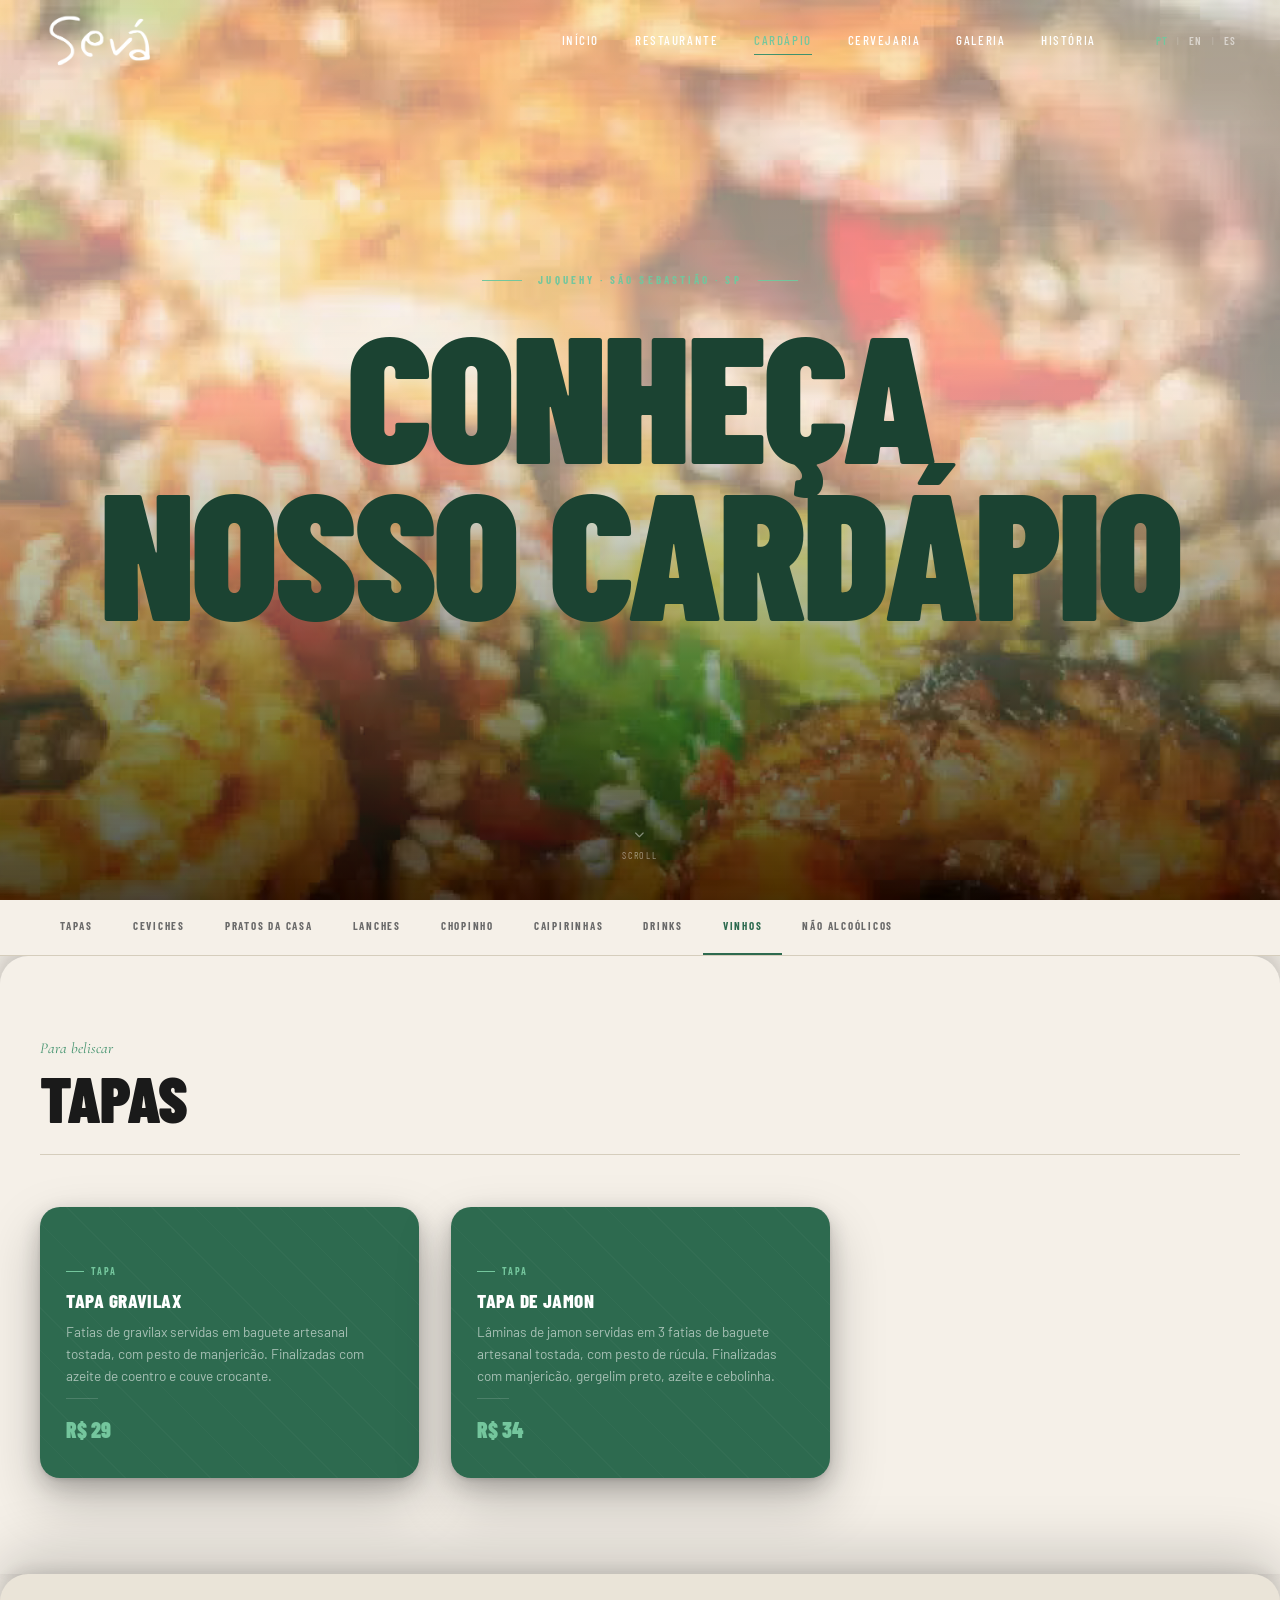
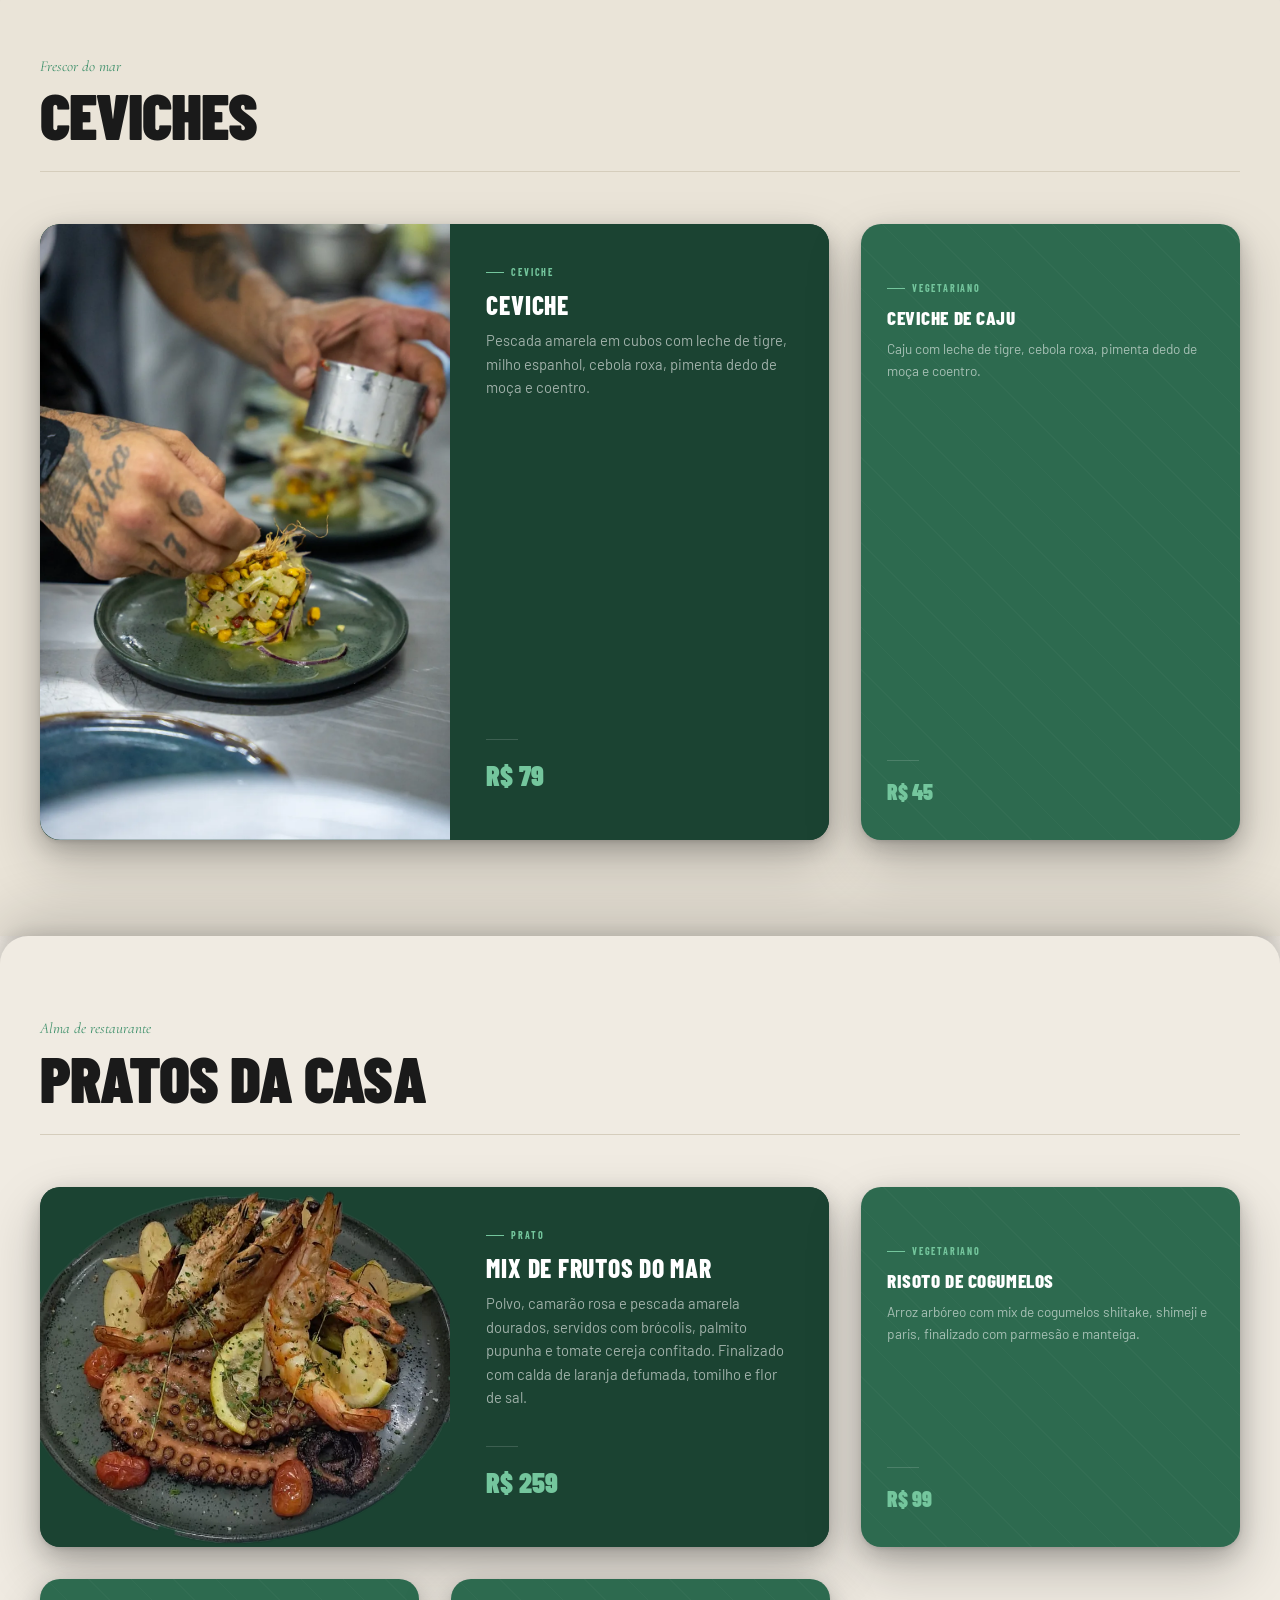
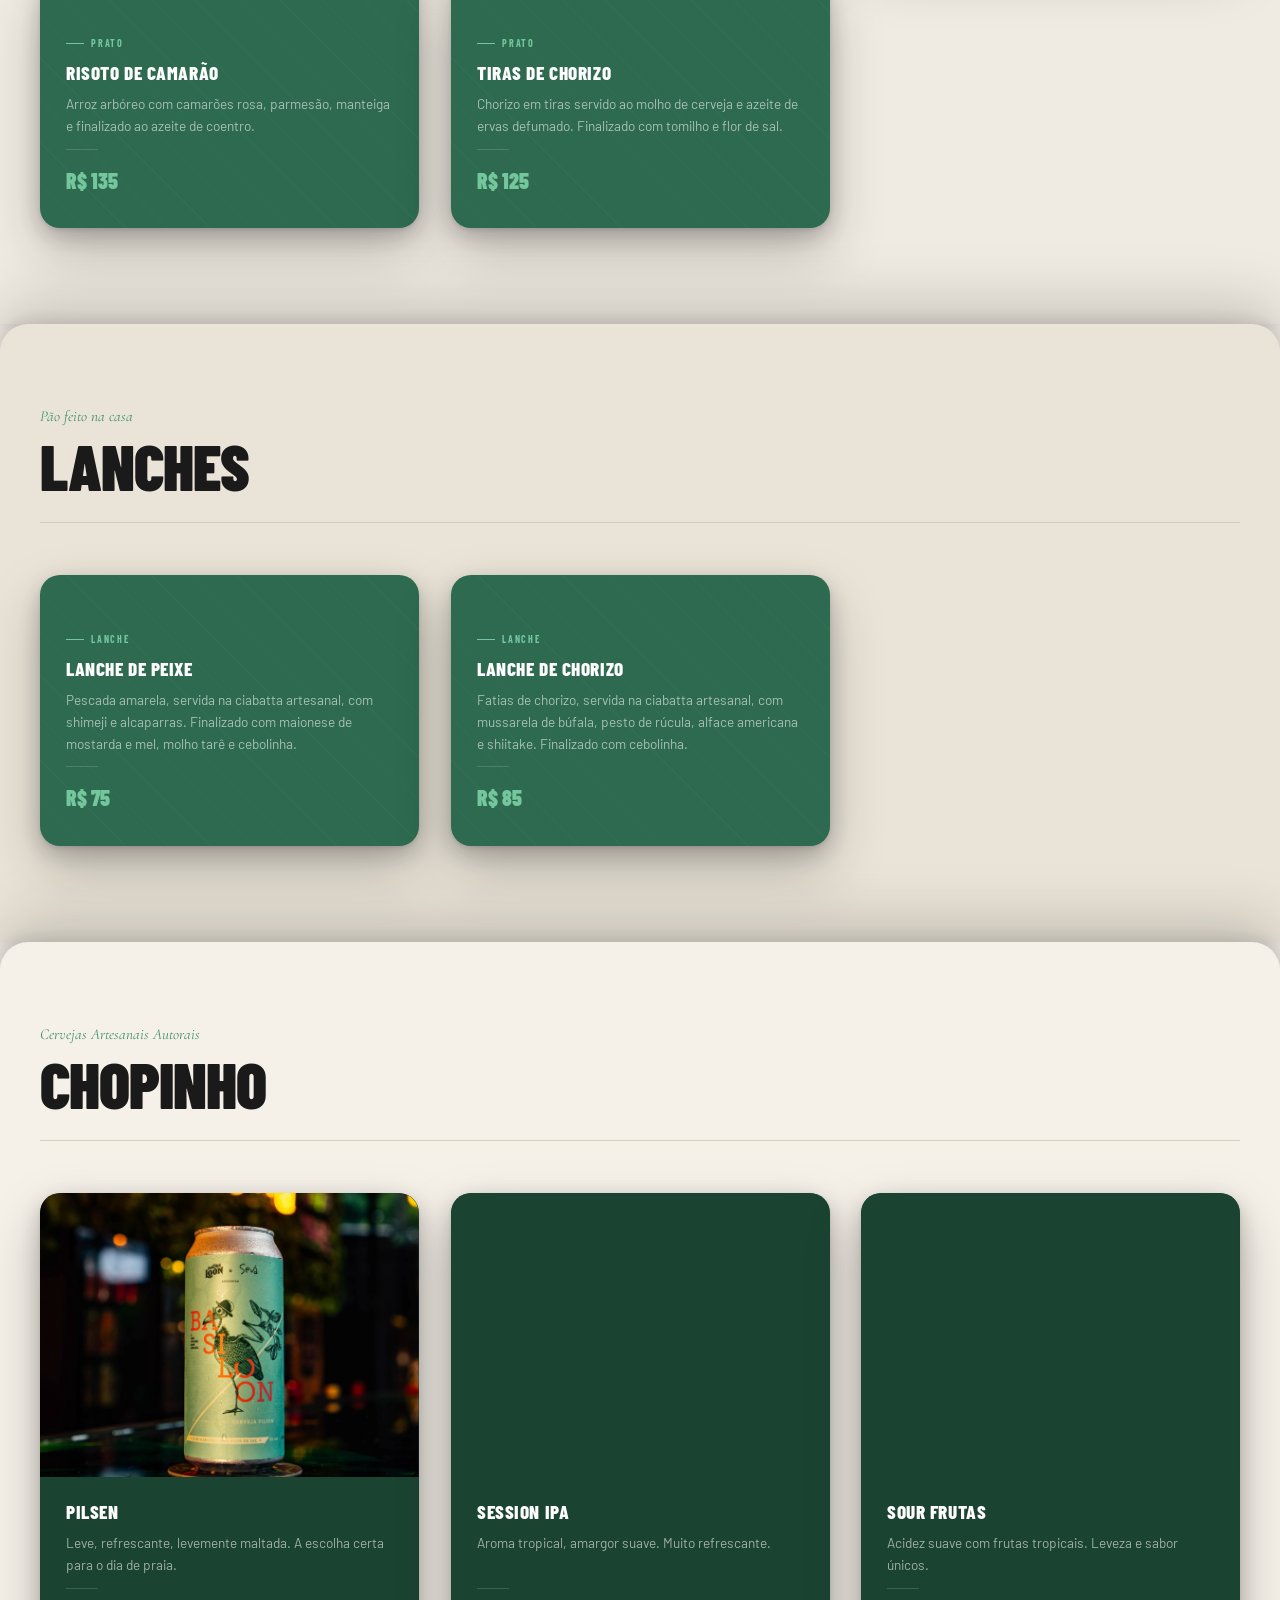
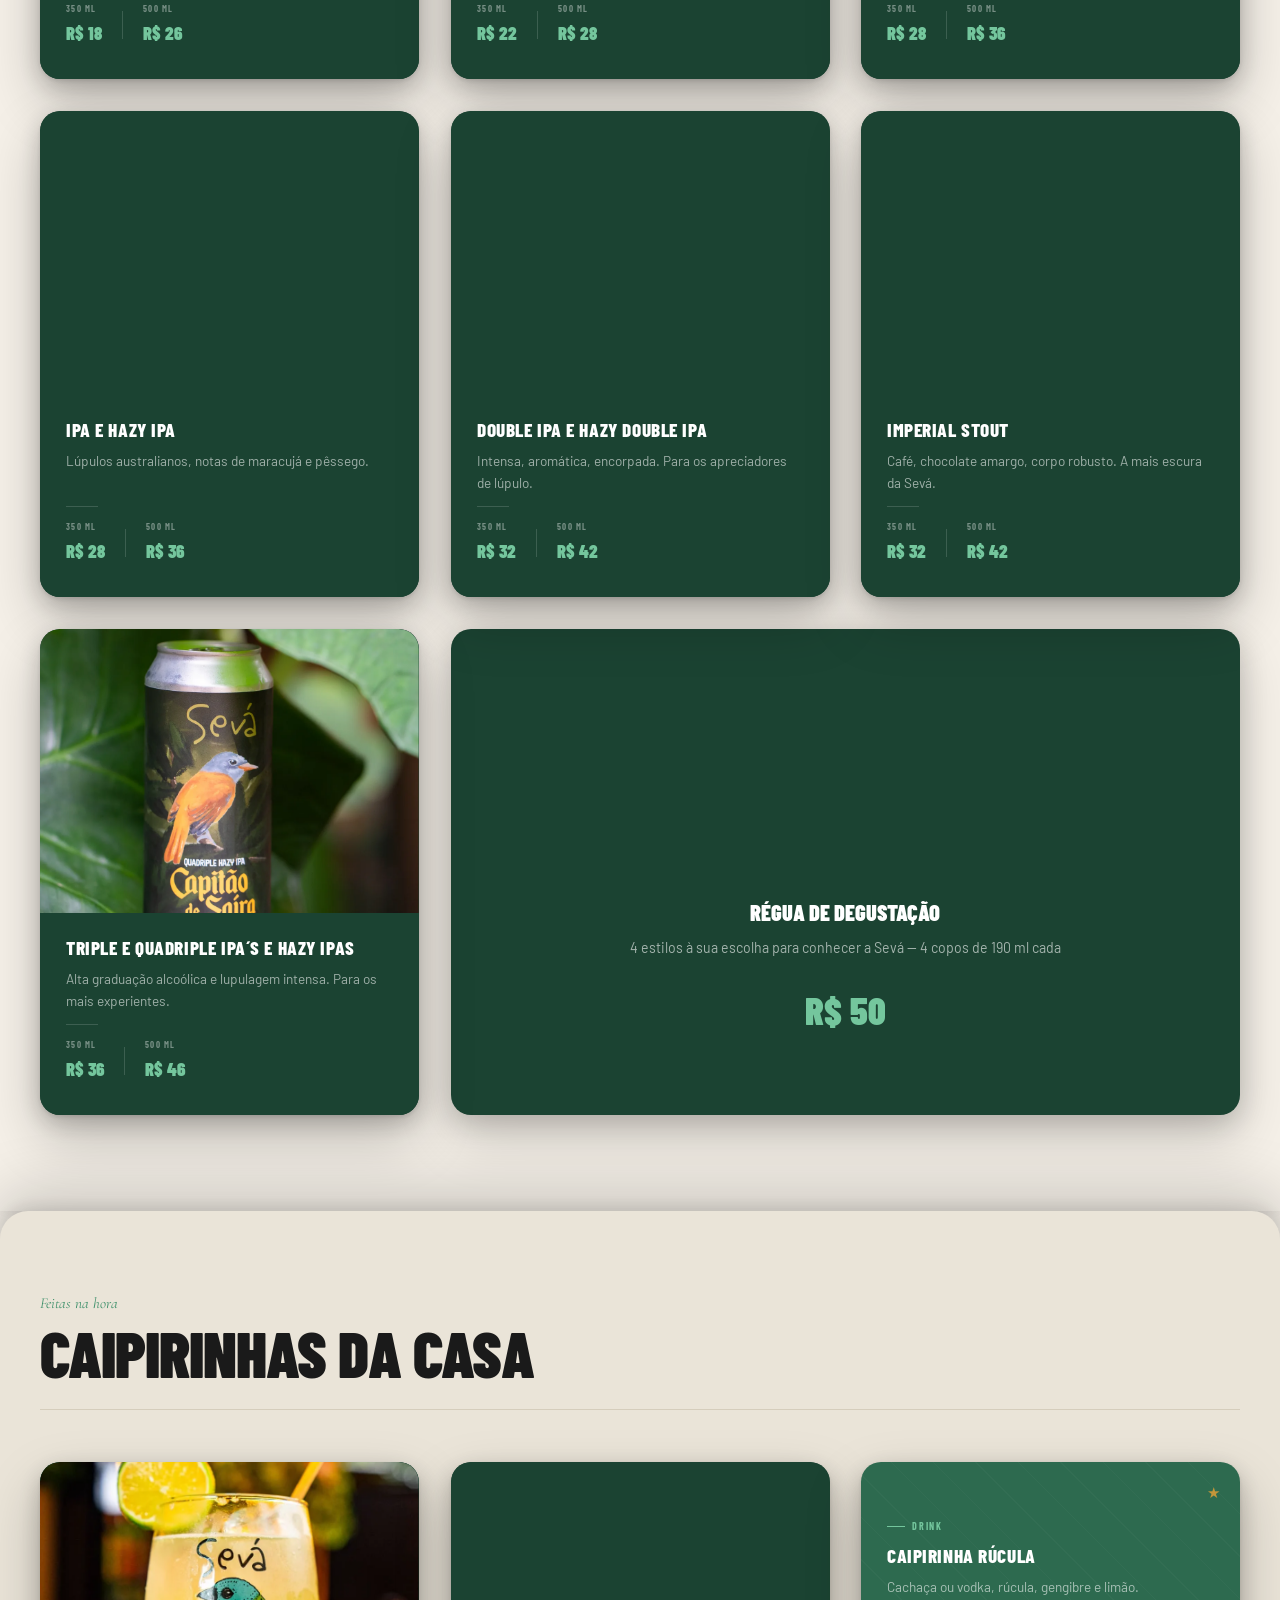
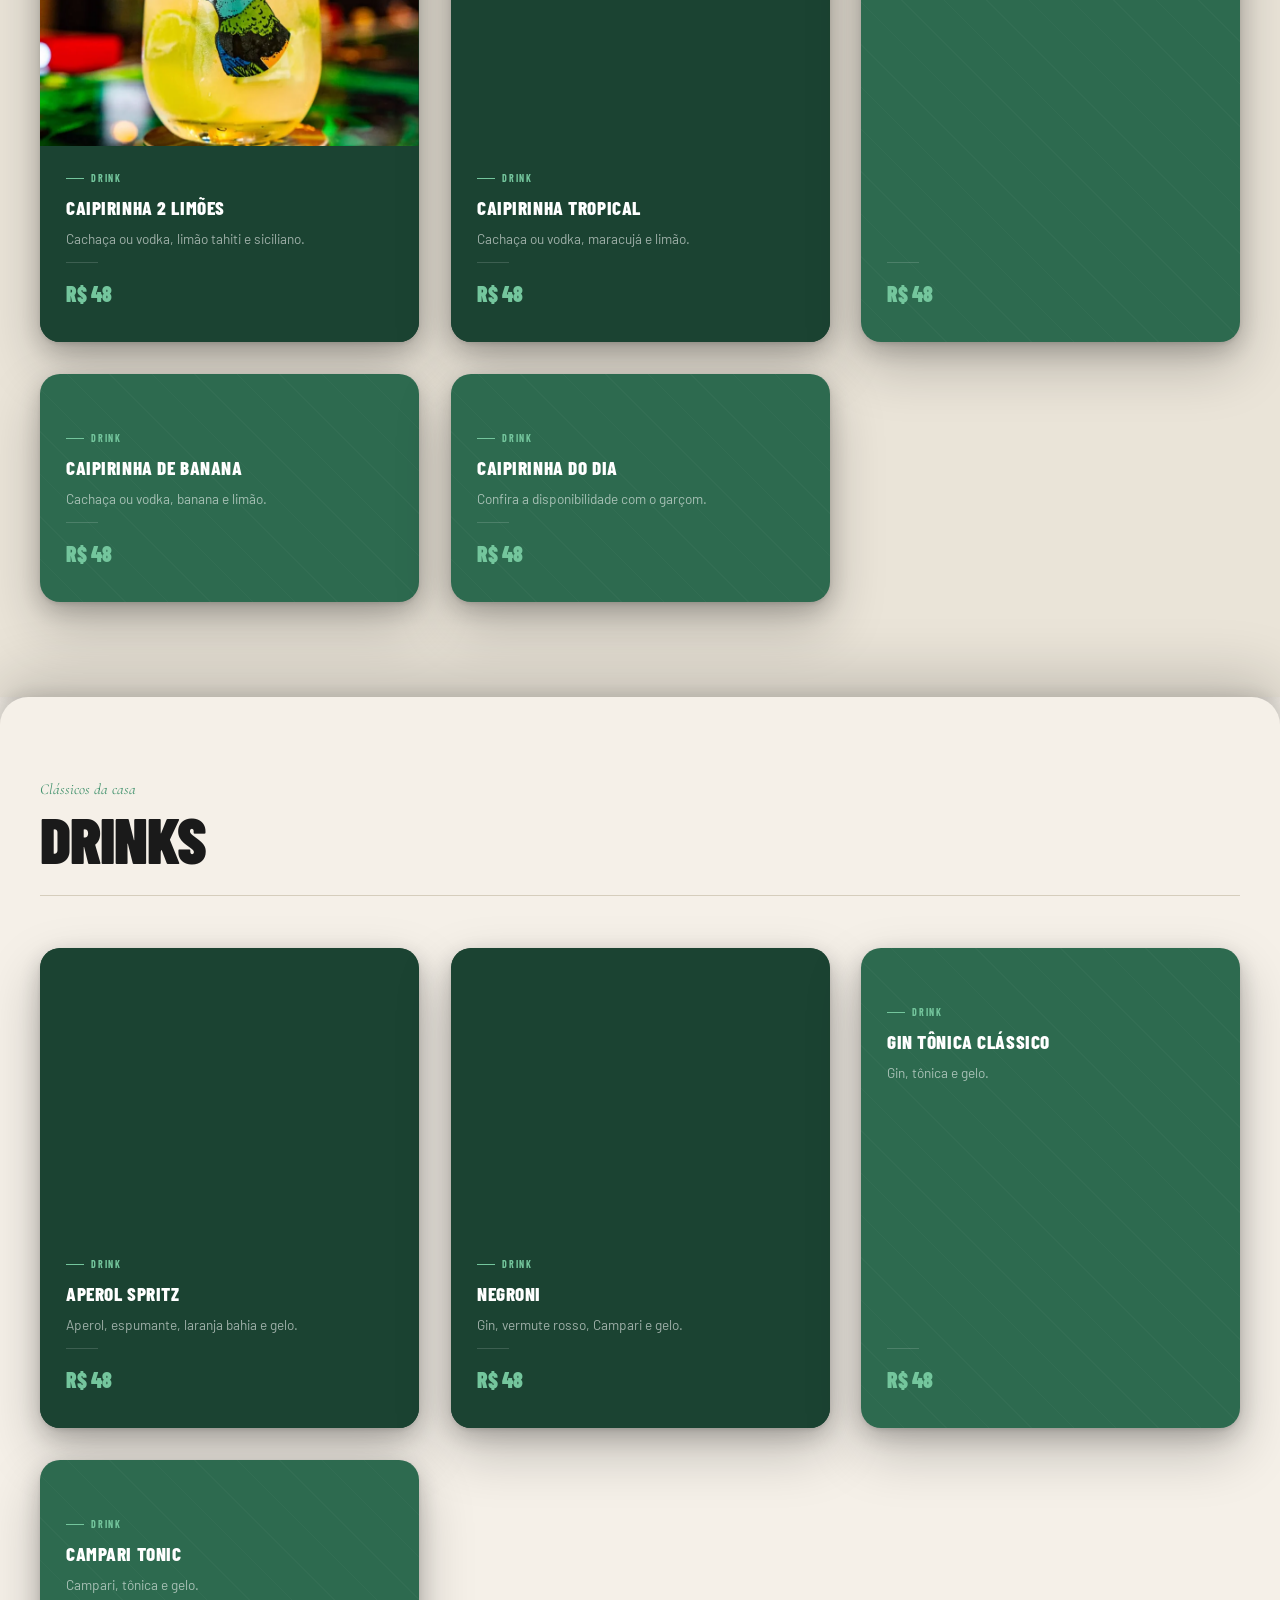
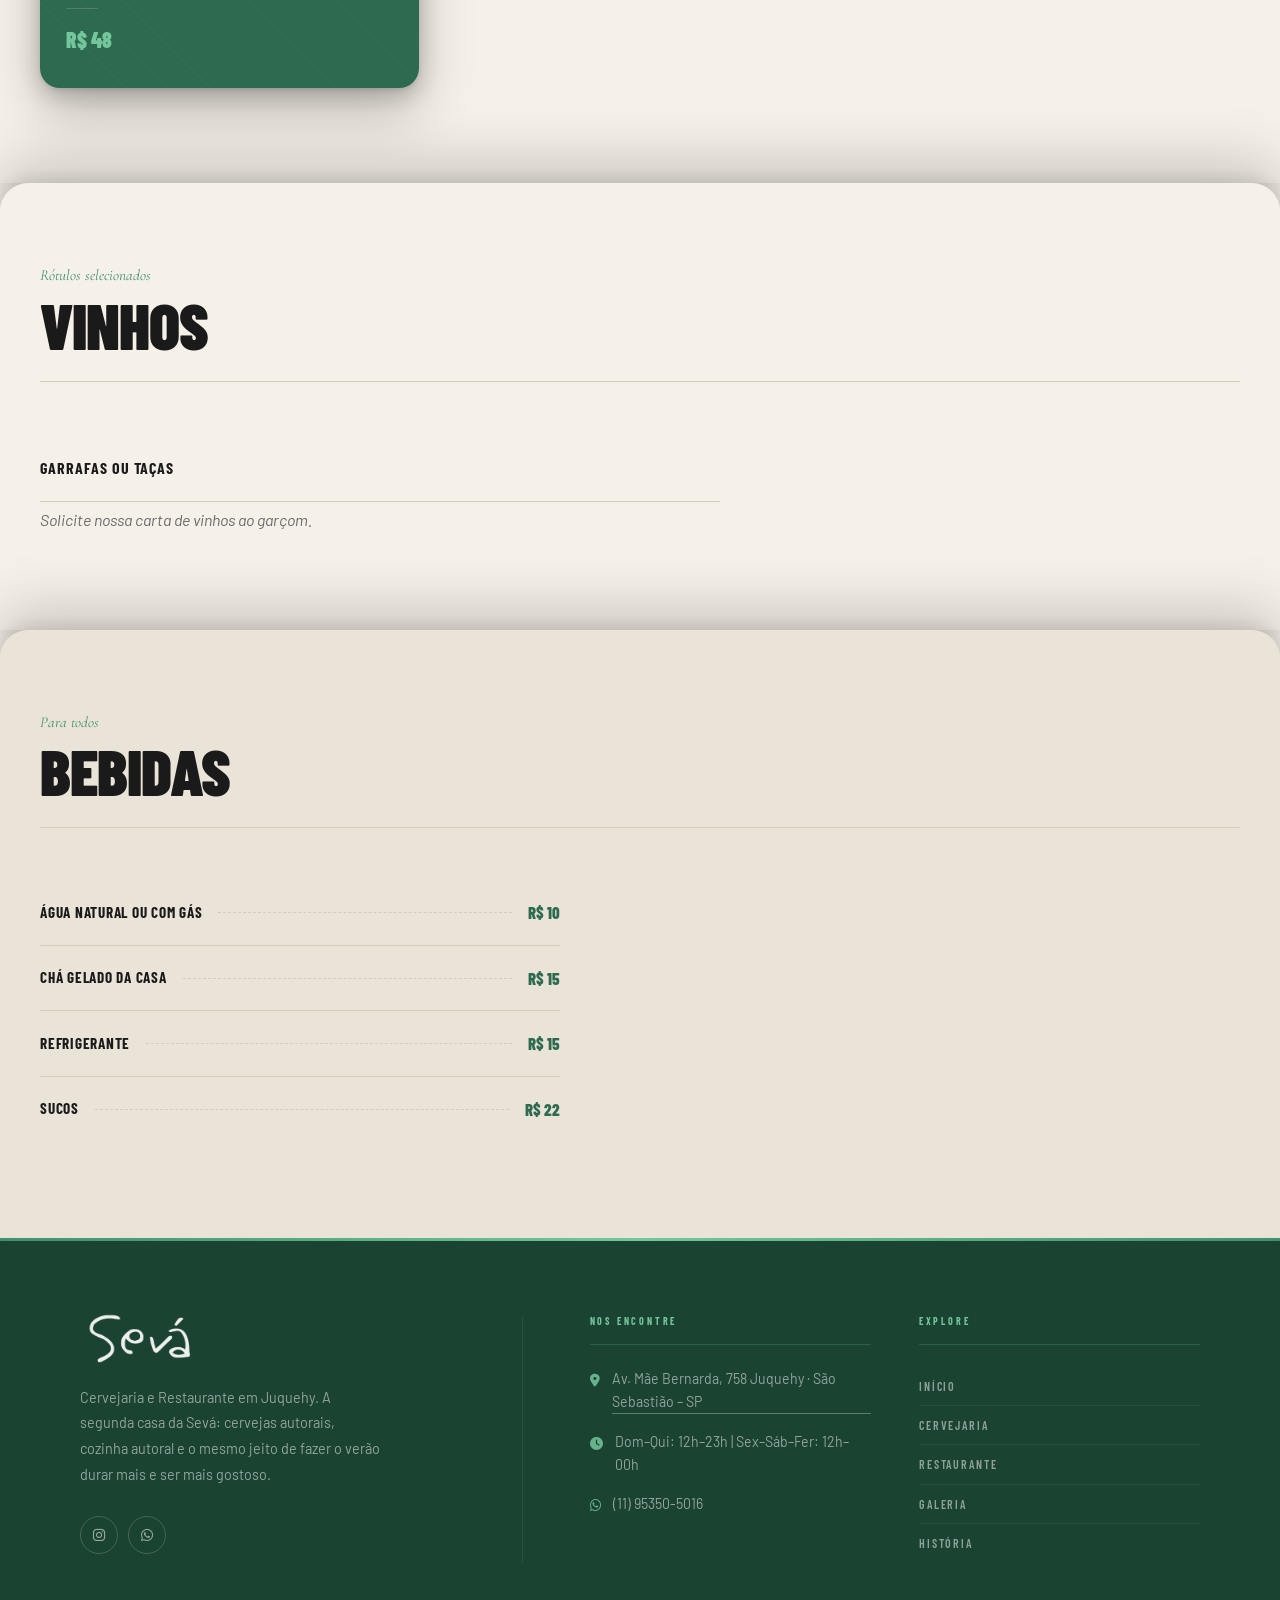
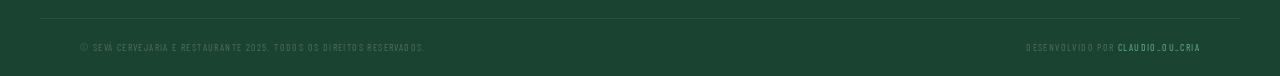
==== commit 8764742e: "Régua ao lado das cervejas" ====
--- a/cardapio.html
+++ b/cardapio.html
@@ -511,11 +511,11 @@
     .regua-card:hover .regua-img img { transform: rotate(0deg) scale(1.05); }
     .regua-info { flex: 1; }
 
-    /* régua dentro da grade de cervejas: ocupa o espaço restante da última linha */
-    .cards-grid > .regua-card { grid-column: span 2; align-self: end; margin-top: 64px; flex-wrap: wrap; justify-content: center; padding: 28px 30px; }
-    .cards-grid > .regua-card .regua-img { flex: 1 1 260px; max-width: 460px; margin: -56px auto -30px; }
-    .cards-grid > .regua-card .regua-info { flex: 1 1 200px; }
-    @media (max-width: 768px) { .cards-grid > .regua-card { margin-top: 90px; flex-direction: column; } .cards-grid > .regua-card .regua-img { flex: none; width: min(82%, 340px); margin: -76px auto 0; } .cards-grid > .regua-card .regua-info { flex: none; } }
+    /* régua dentro da grade de cervejas: preenche o espaço restante da última linha */
+    .cards-grid > .regua-card { grid-column: span 2; align-self: stretch; margin-top: 0; flex-direction: column; justify-content: center; text-align: center; gap: 18px; padding: 36px 30px; }
+    .cards-grid > .regua-card .regua-img { flex: none; width: min(92%, 620px); margin: 0 auto; }
+    .cards-grid > .regua-card .regua-info { flex: none; }
+    @media (max-width: 768px) { .cards-grid > .regua-card { margin-top: 90px; align-self: auto; } .cards-grid > .regua-card .regua-img { width: min(82%, 340px); margin: -76px auto 0; } }
     @media (max-width: 768px) {
       .regua-card { margin-top: 90px; }
       .regua-img { flex: none; width: min(82%, 340px); margin: -76px auto 0; }
